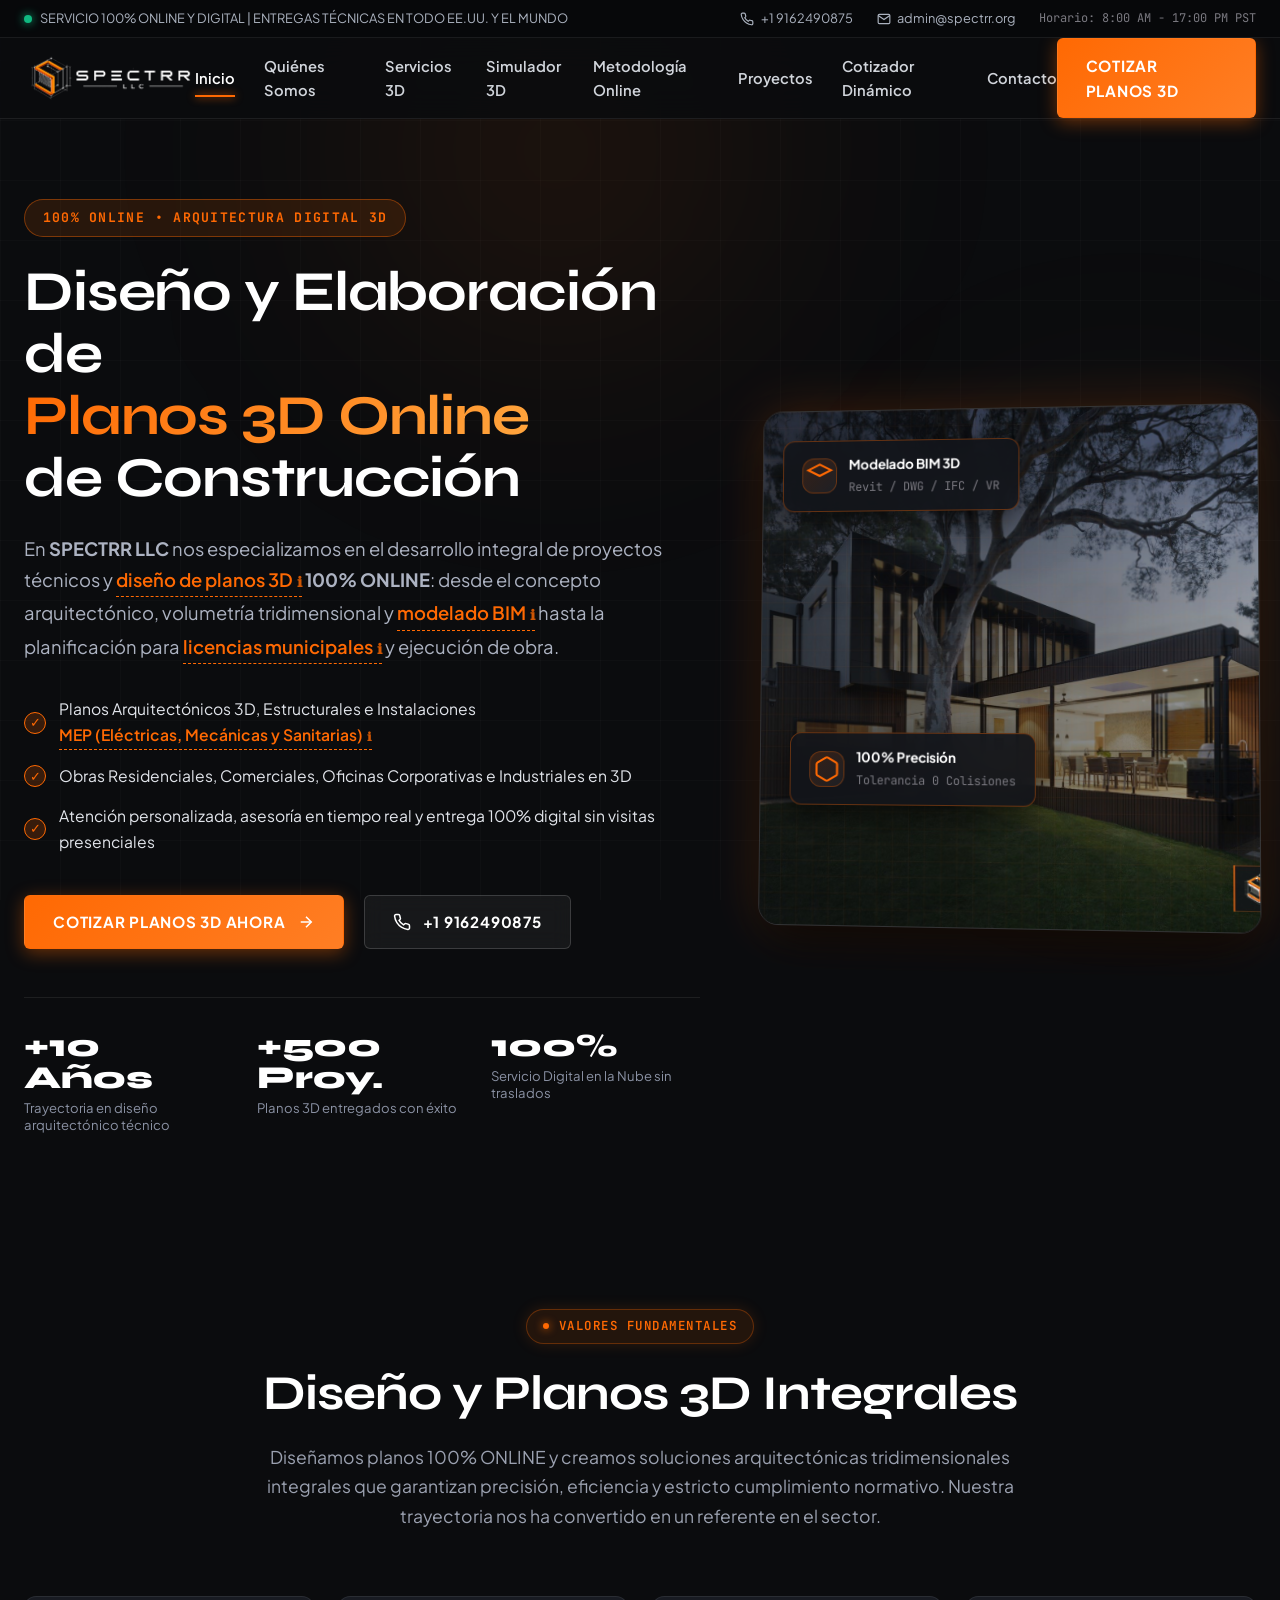
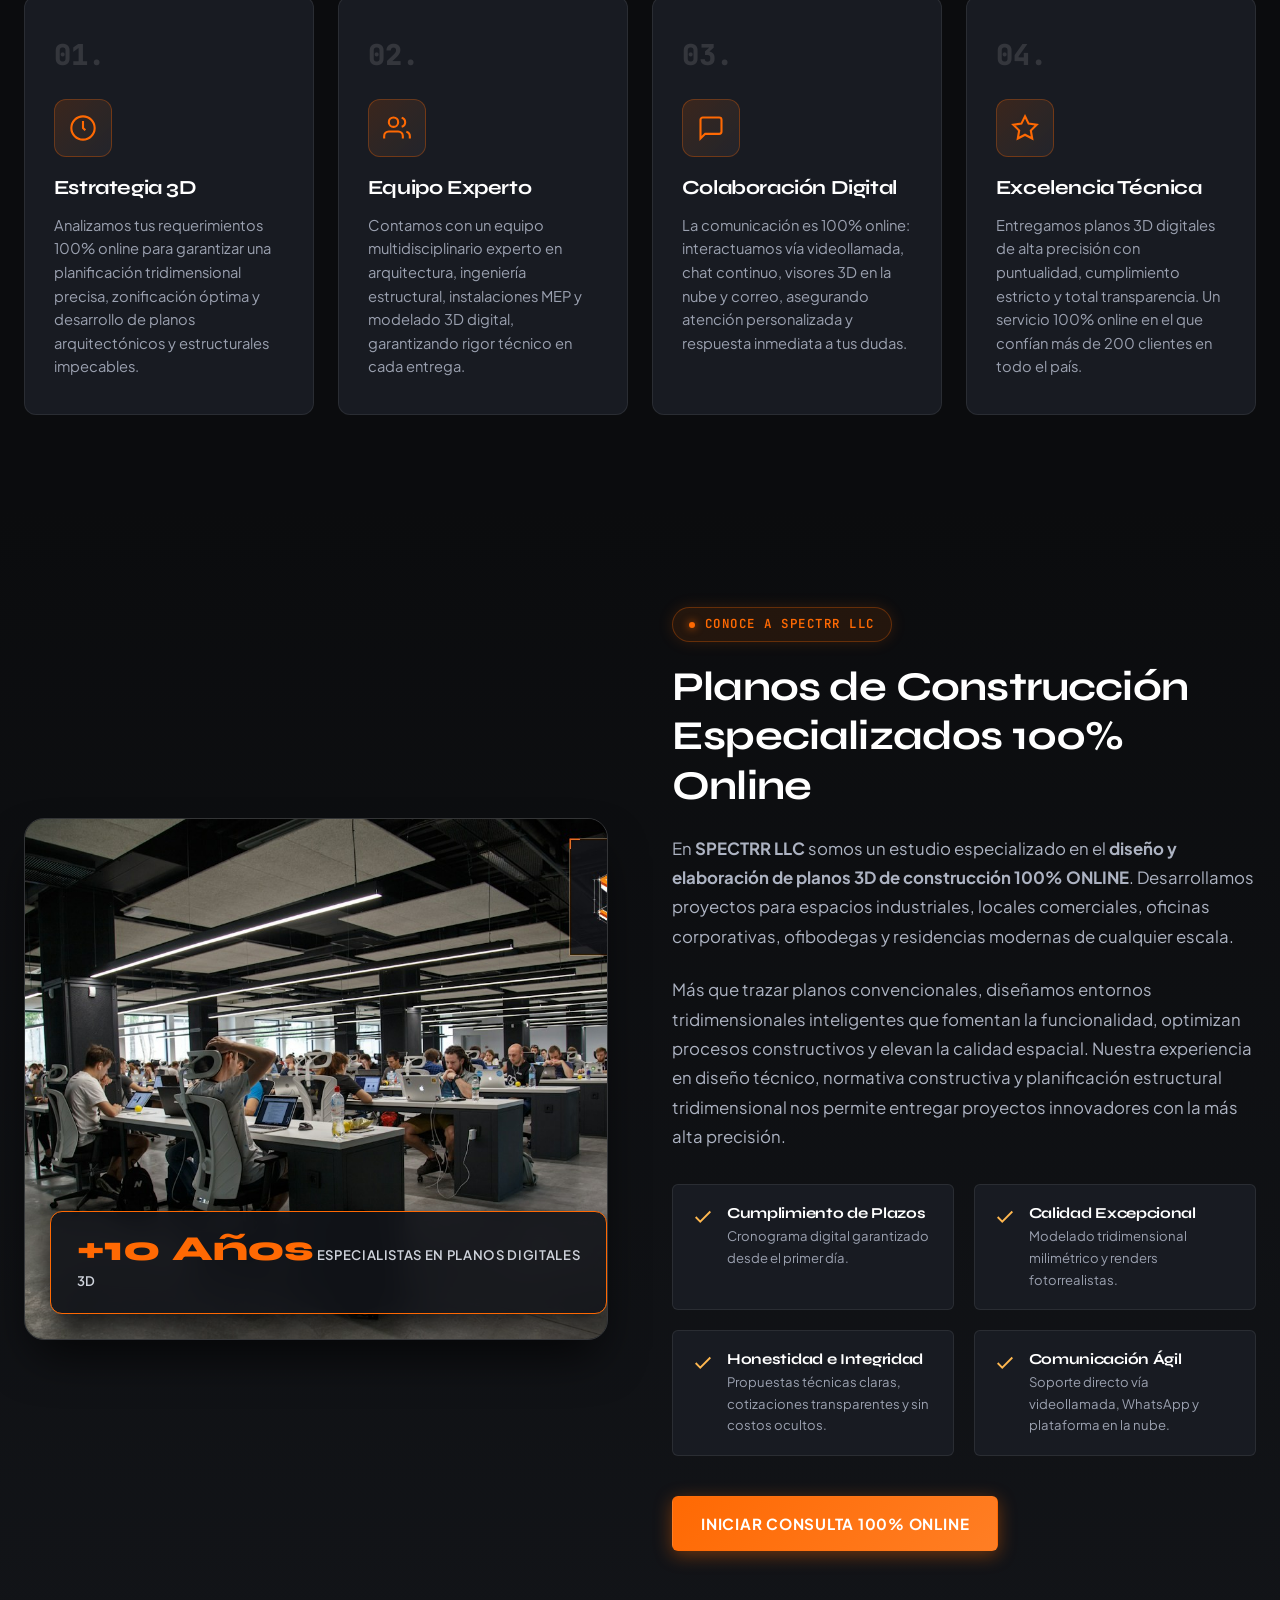
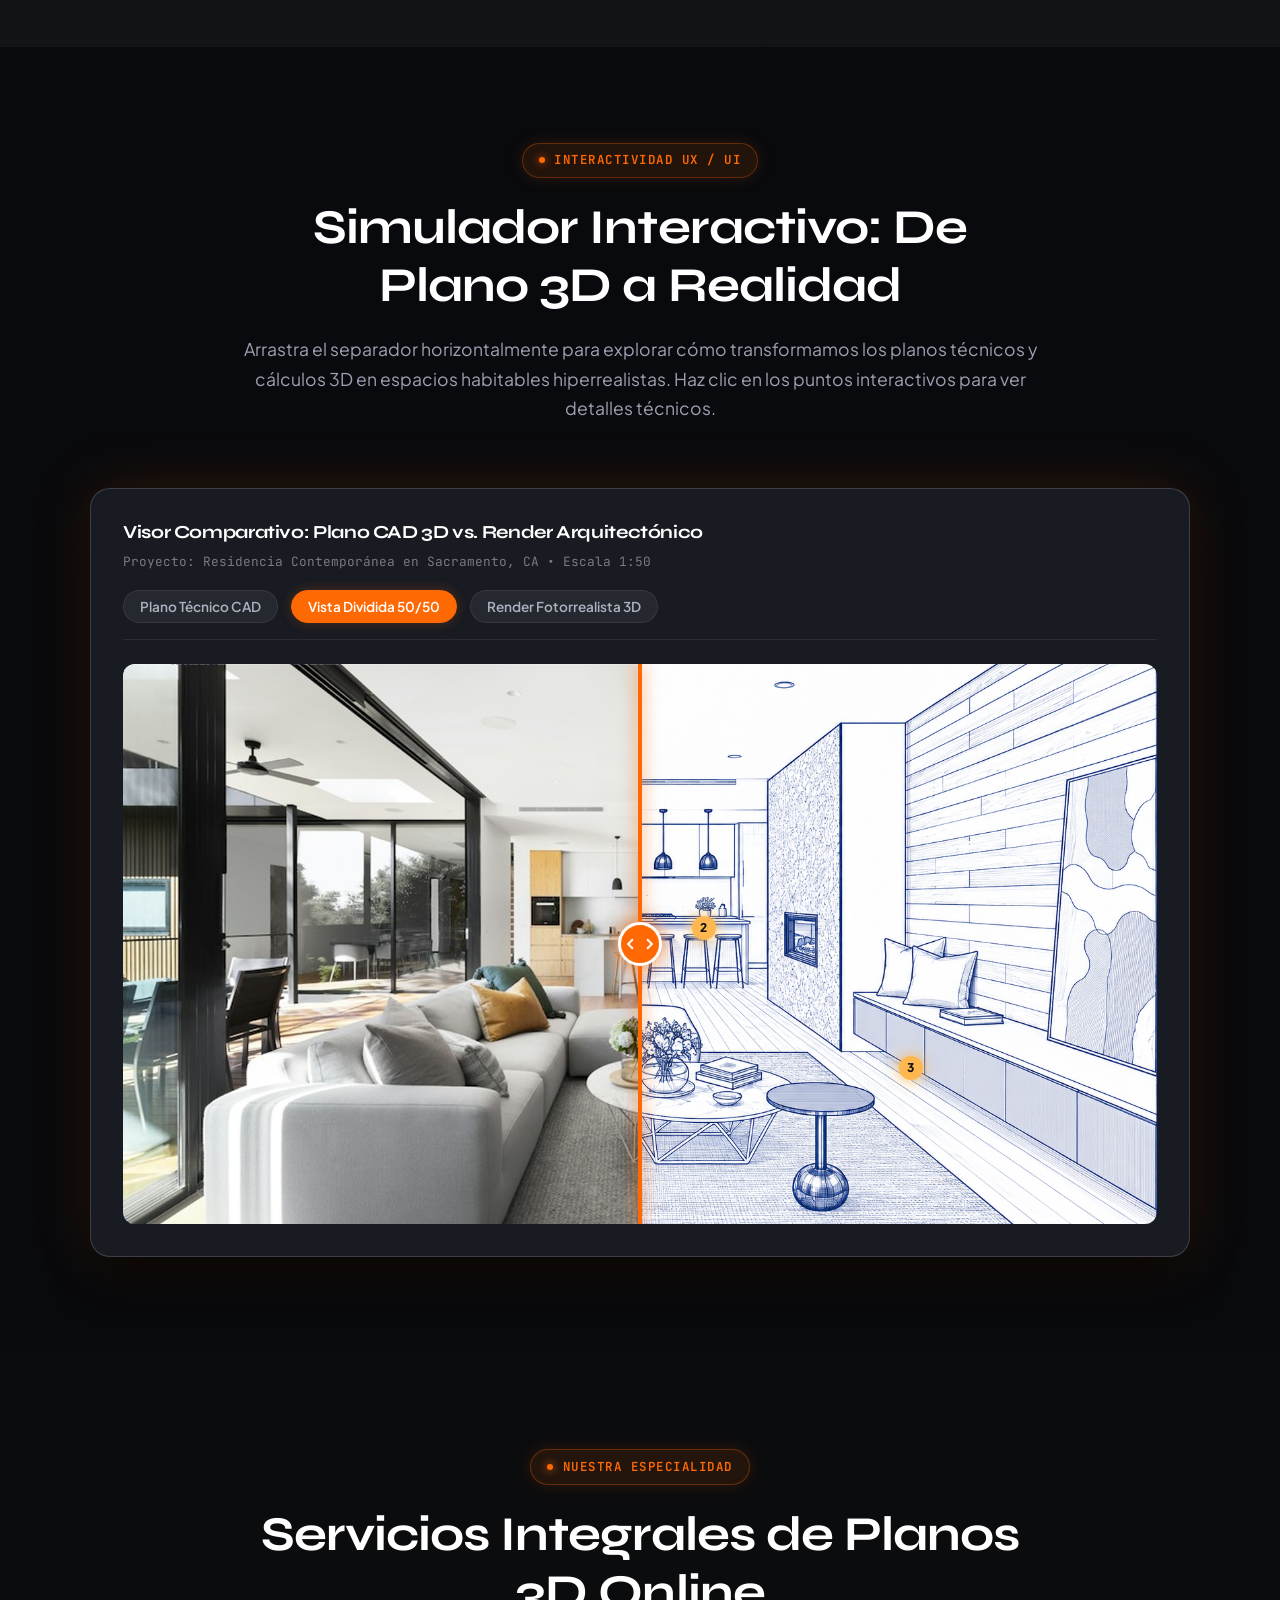
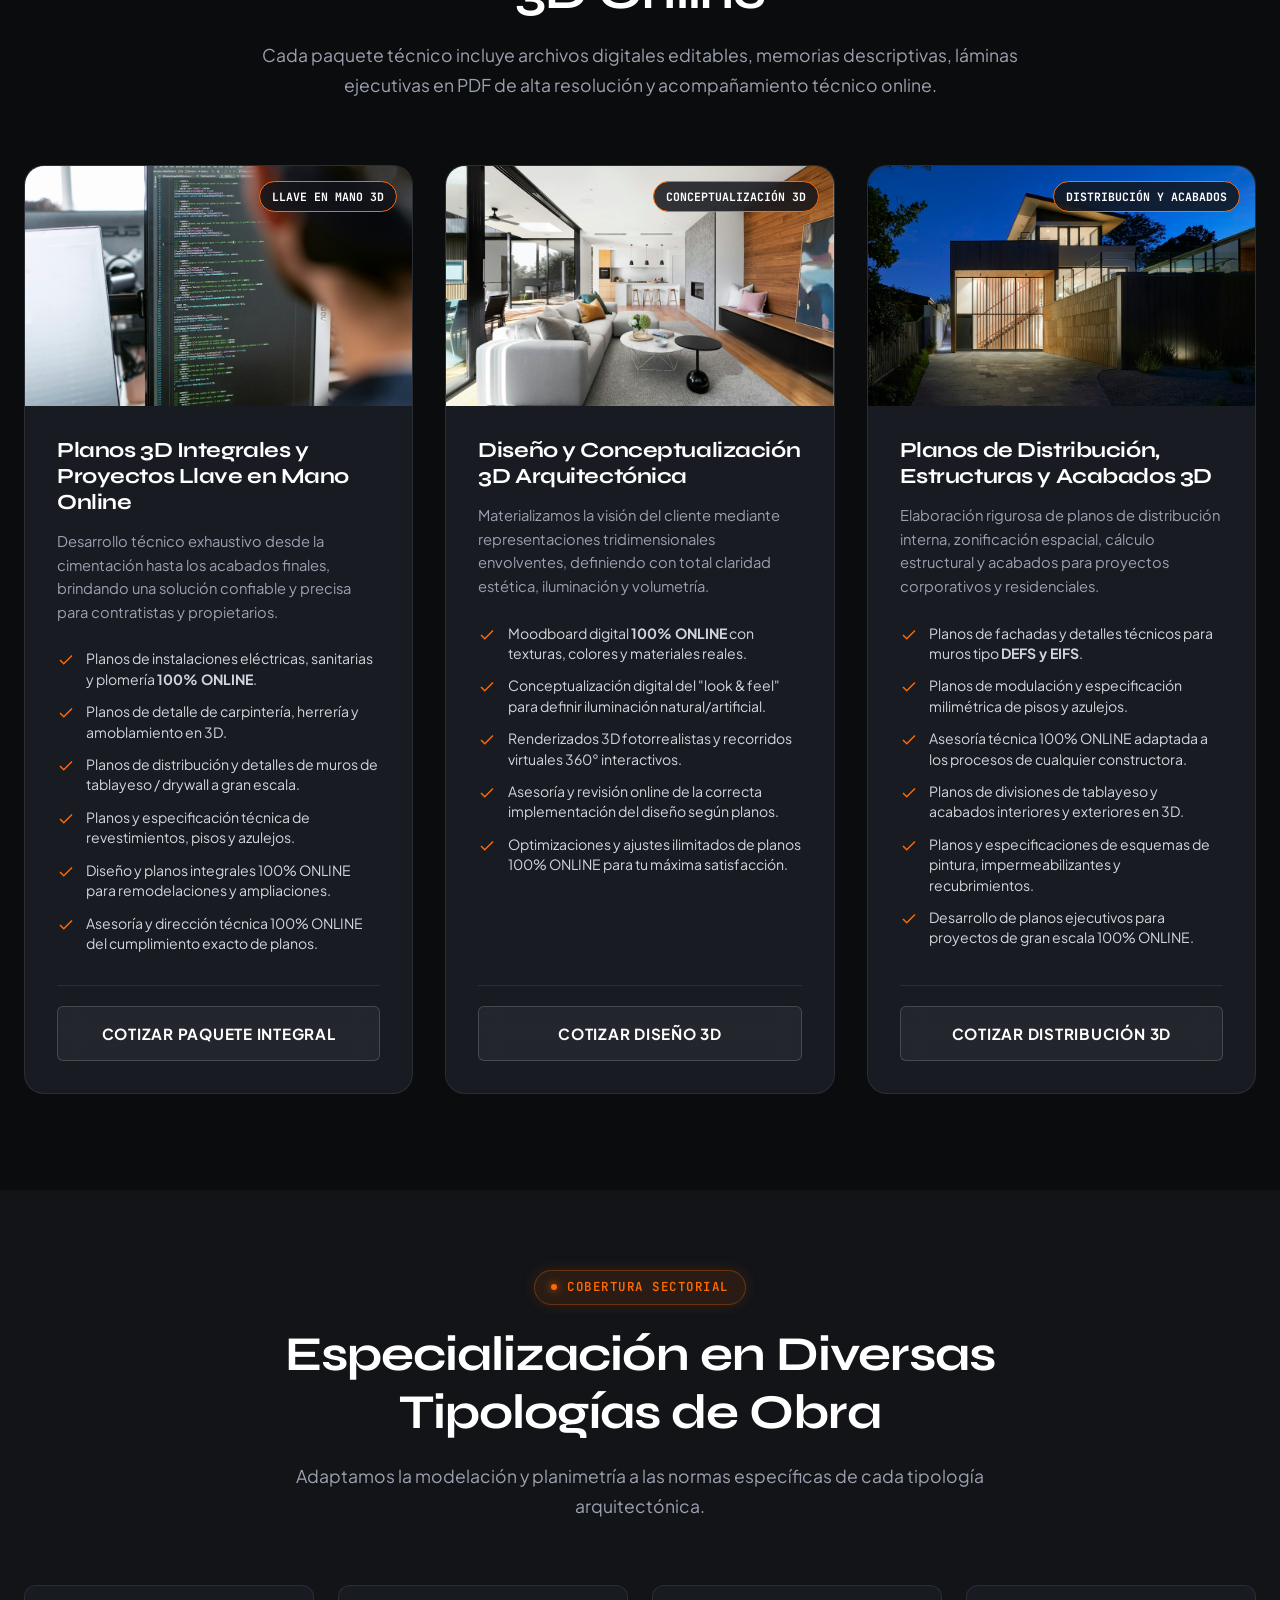
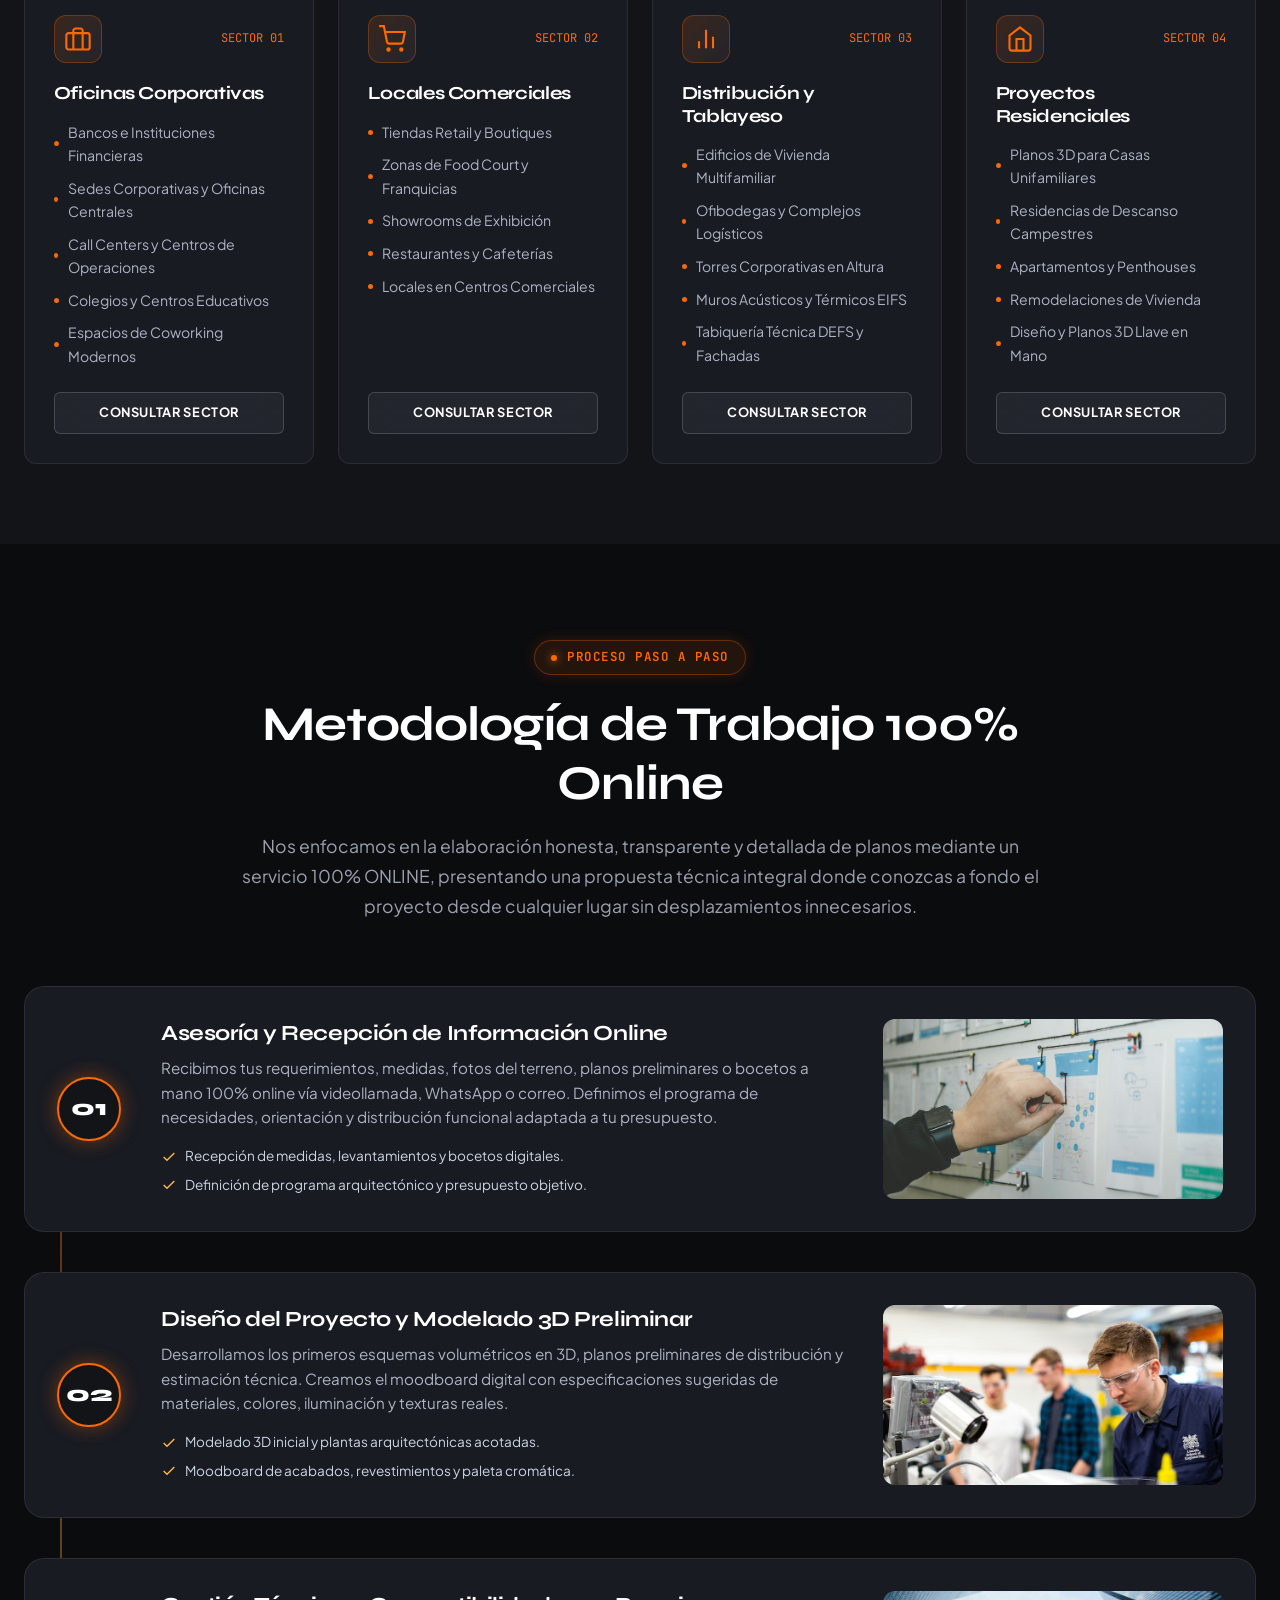
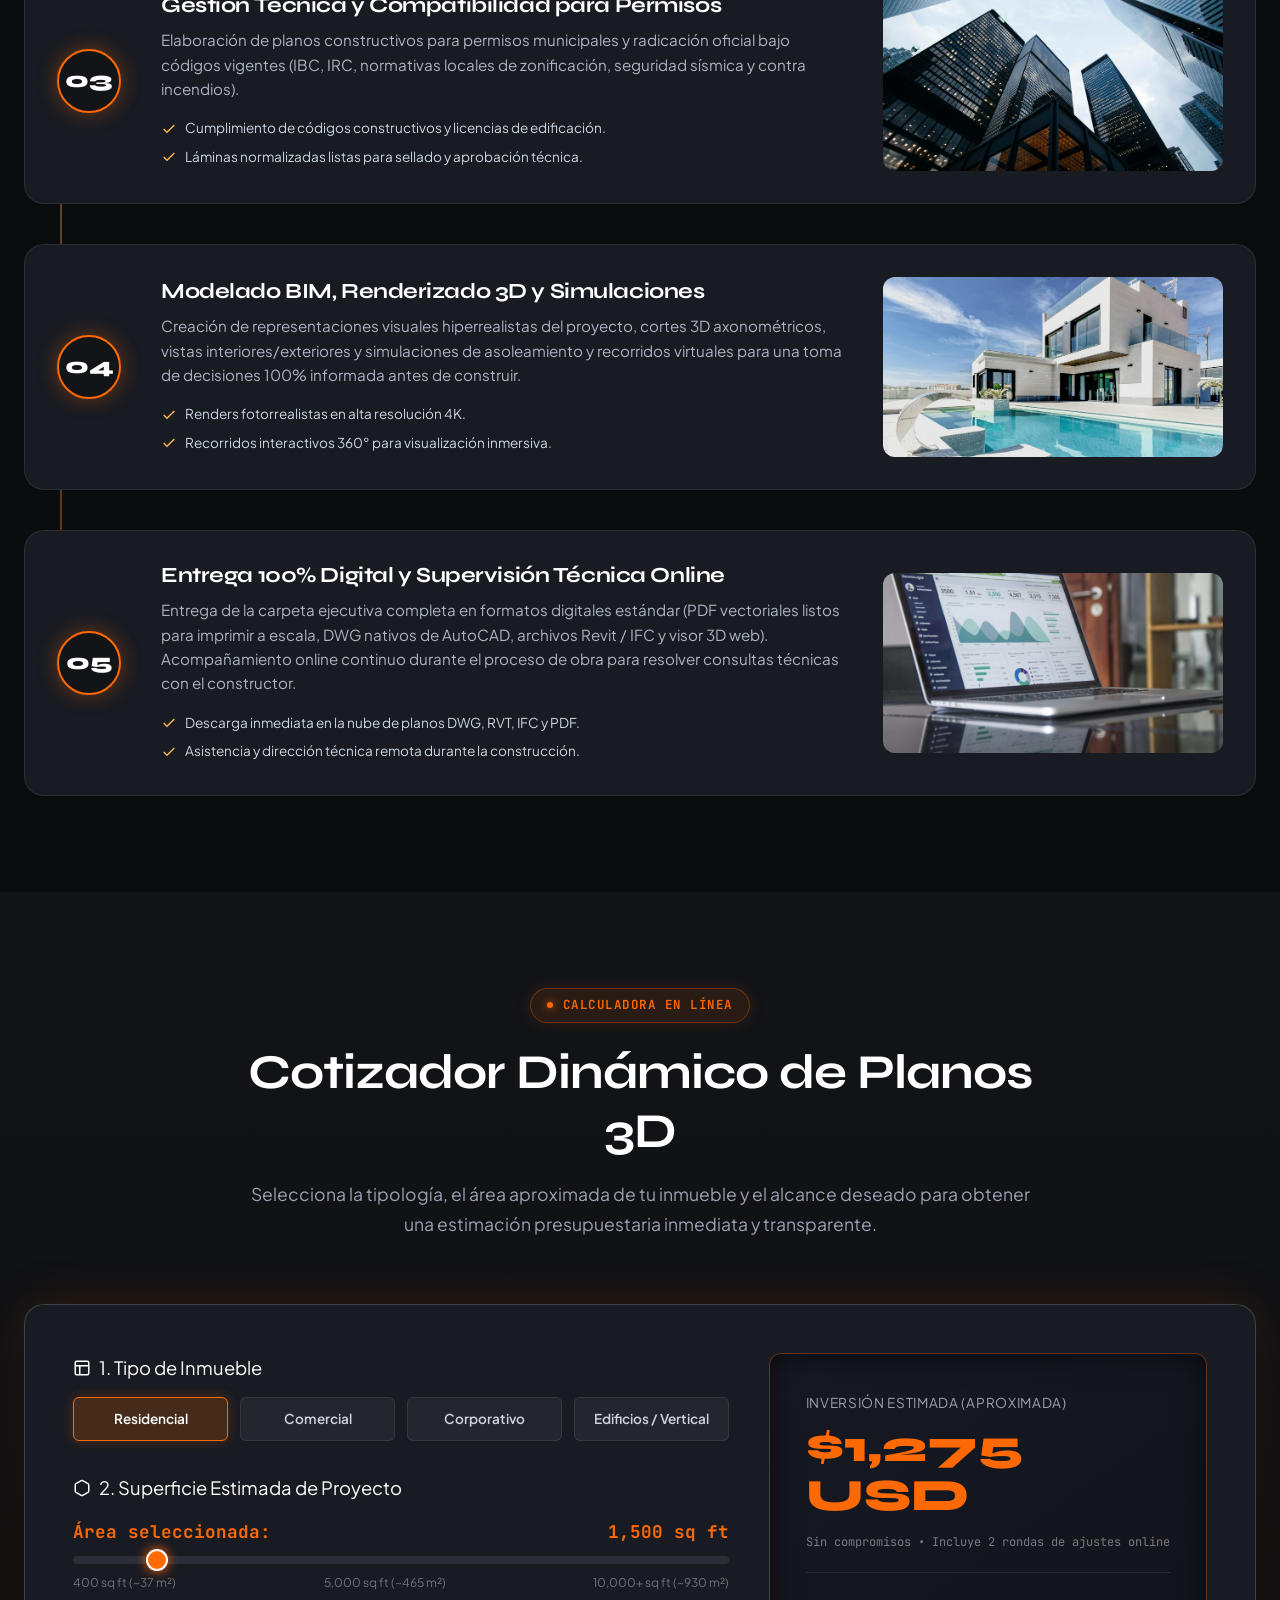
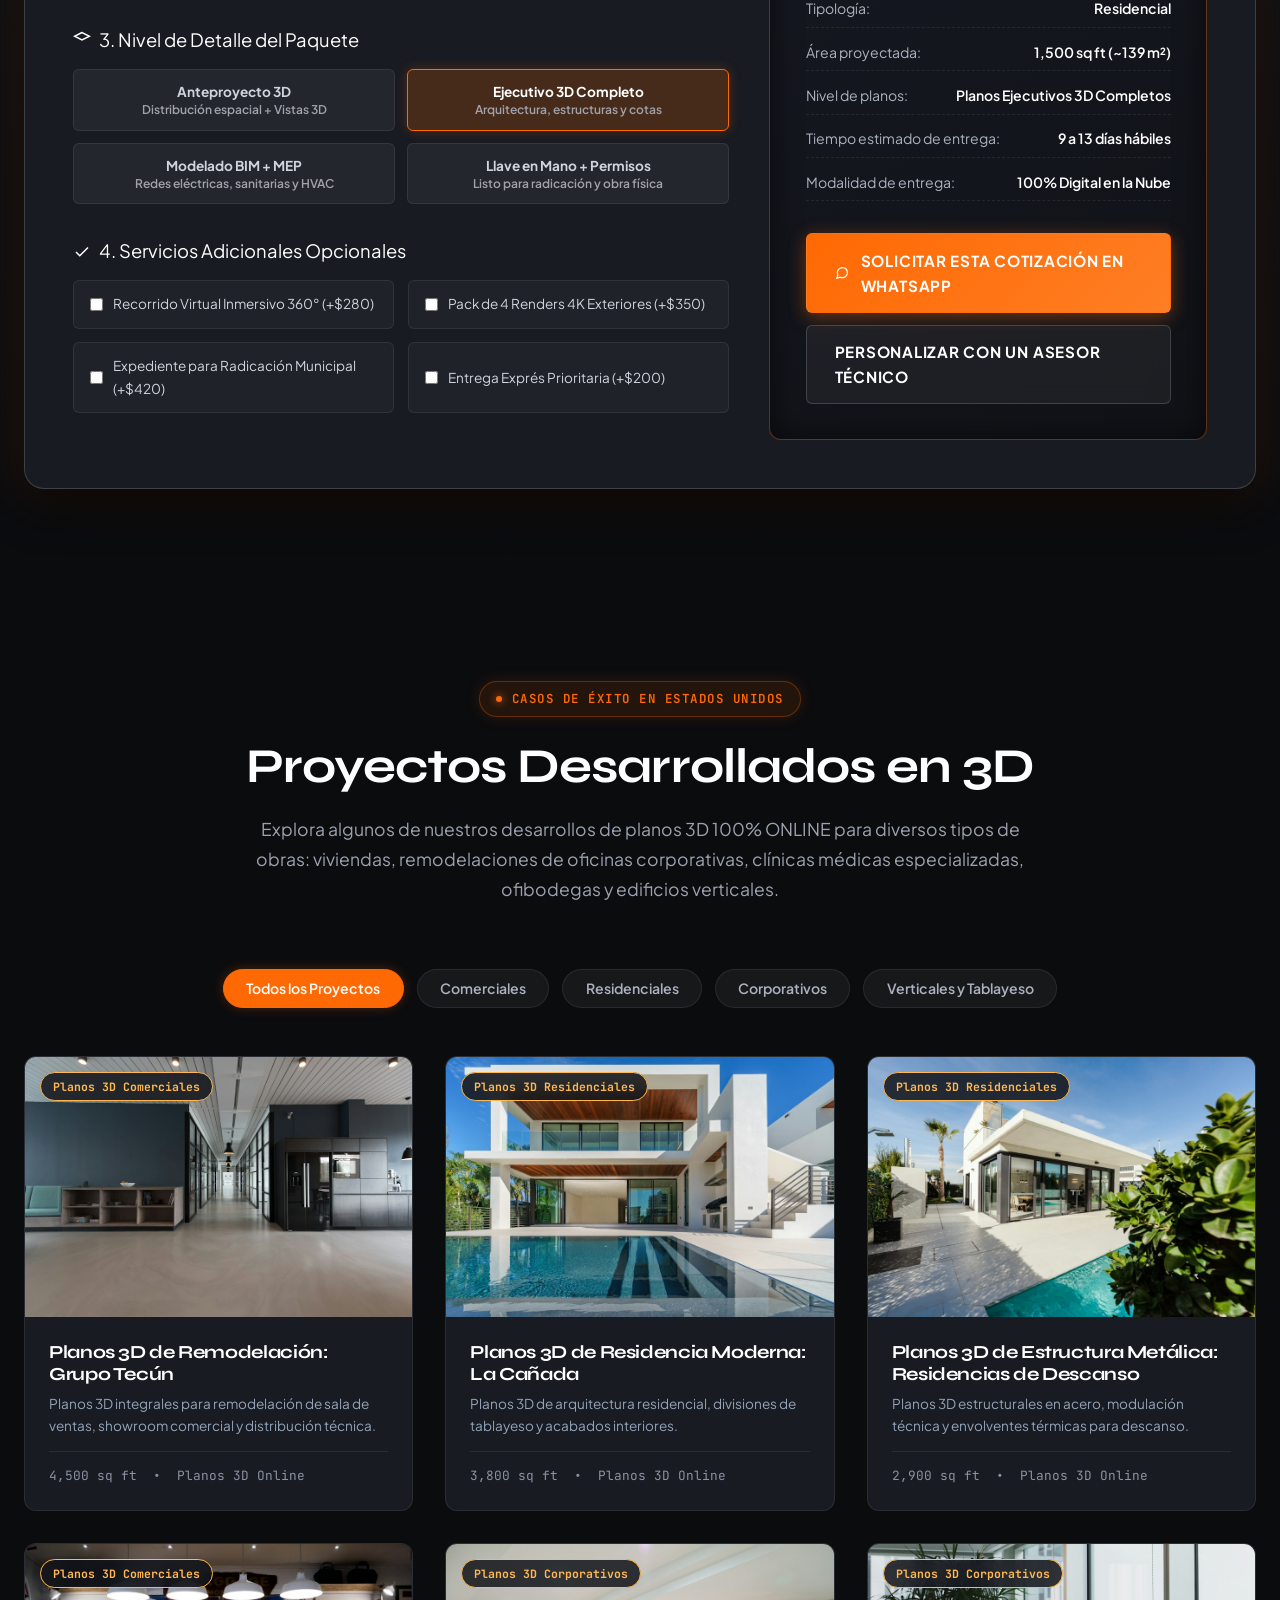
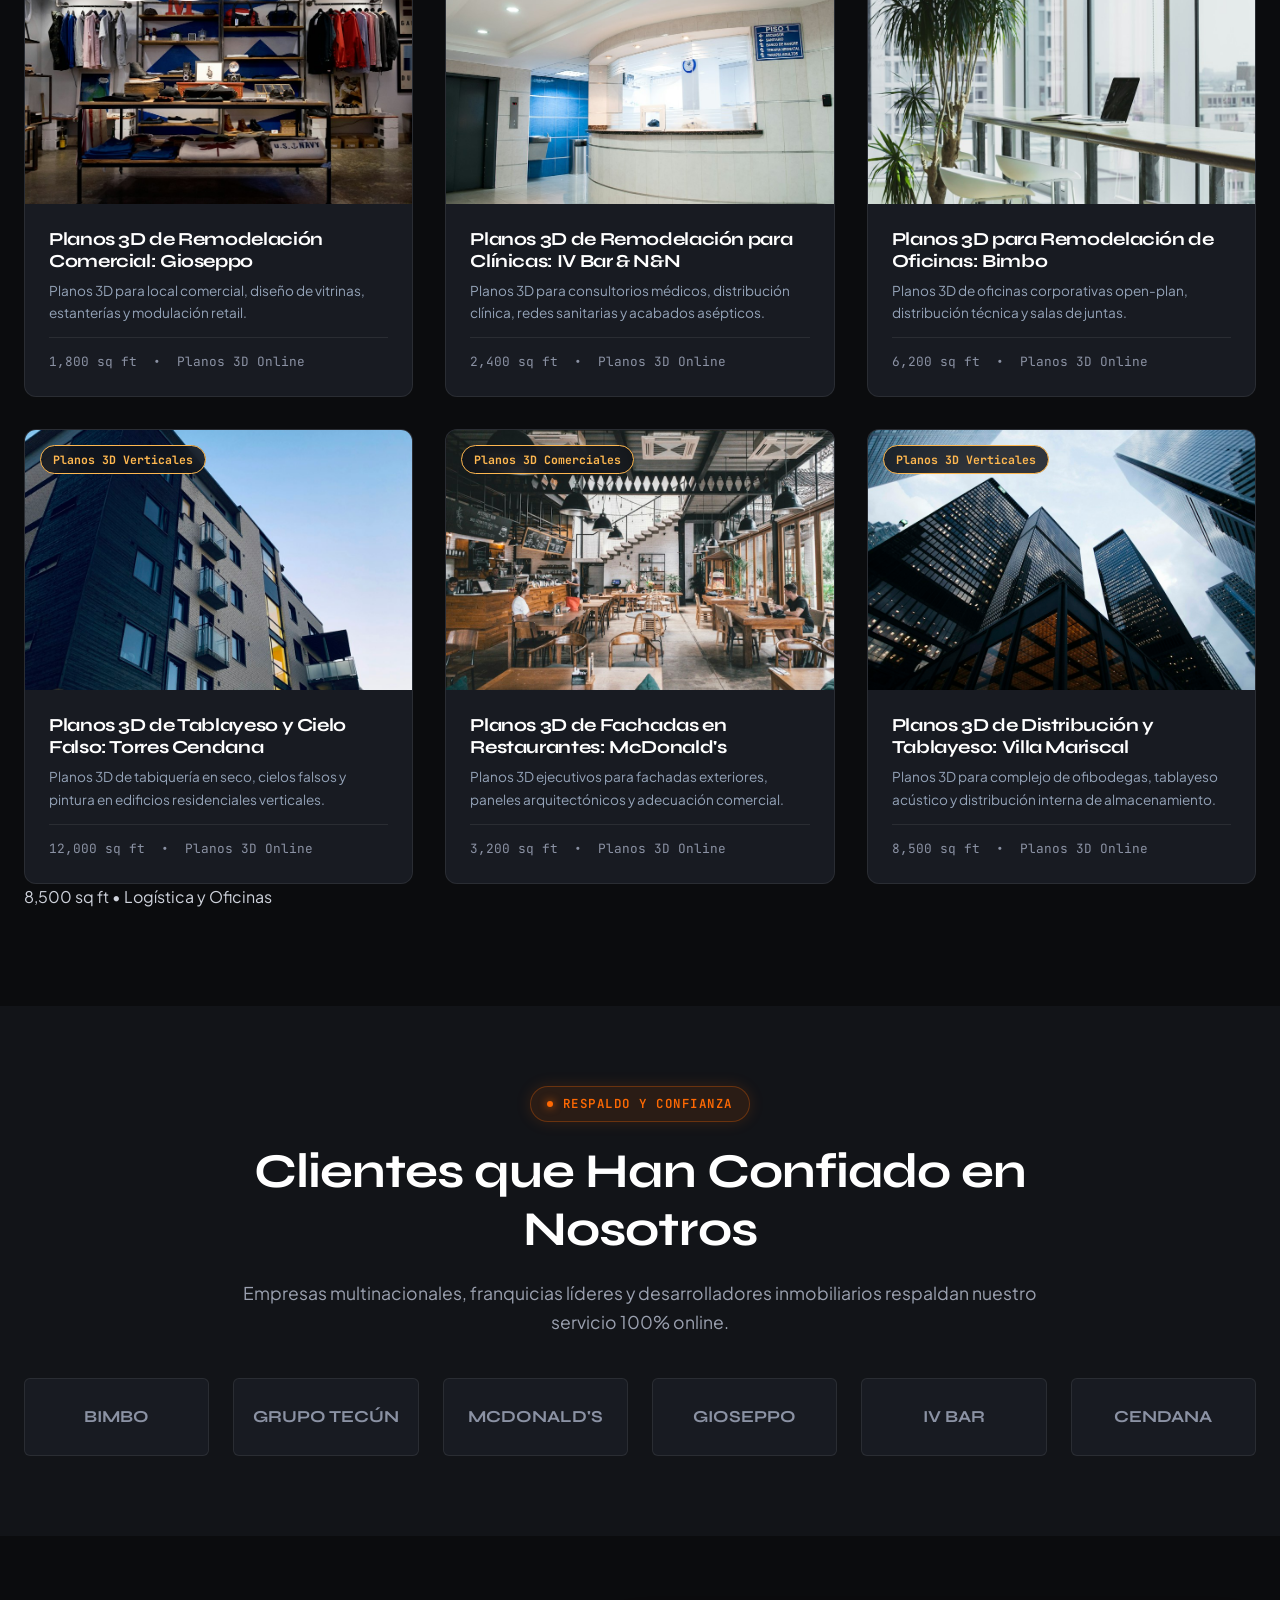
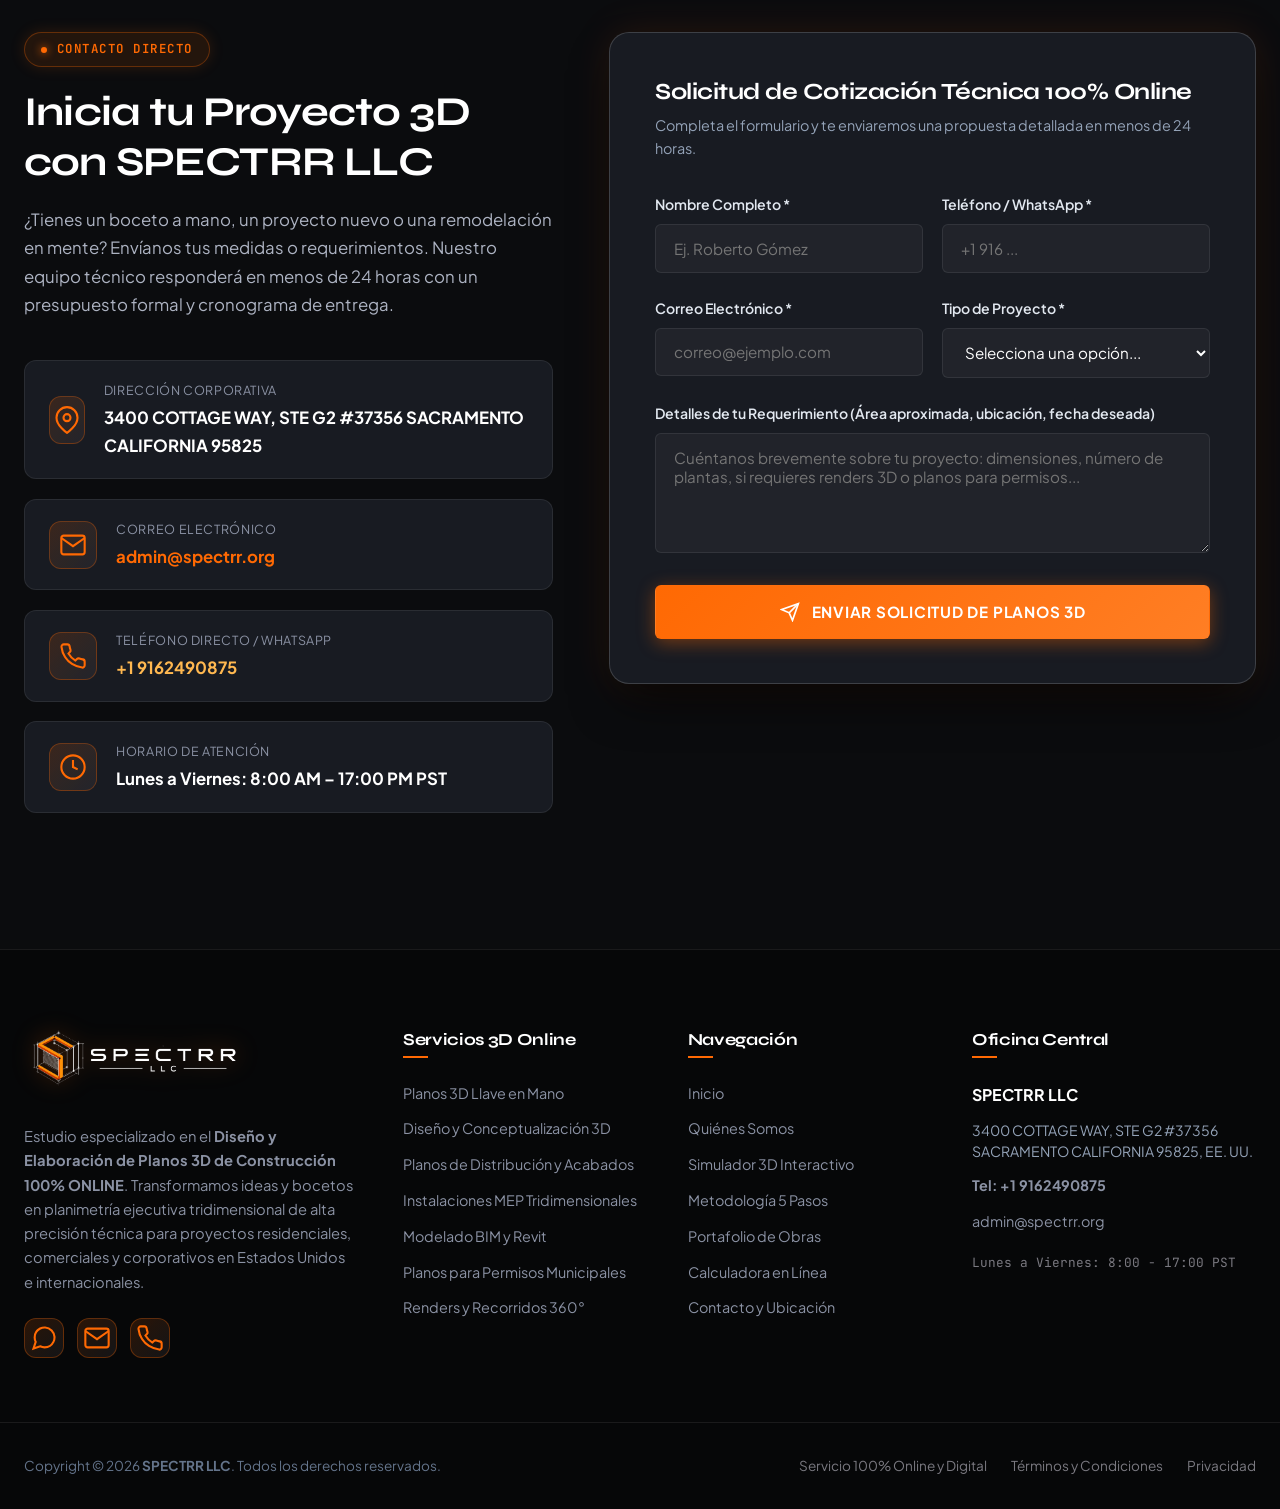
==== index.html @ c6e14680 "Initial commit: SPECTRR LLC website - Planos 3D Online" ====
<!DOCTYPE html>
<html lang="es">
<head>
  <meta charset="UTF-8">
  <meta name="viewport" content="width=device-width, initial-scale=1.0">
  <title>SPECTRR LLC | Diseño de Planos 3D Online y Arquitectura Digital</title>
  <meta name="description" content="Estudio especializado en el Diseño y Elaboración de Planos 3D de Construcción 100% Online en Estados Unidos y el mundo. Planos arquitectónicos, estructurales, MEP, modelado BIM y renders fotorrealistas.">
  <link rel="icon" type="image/png" href="assets/img/favicon.png">
  <link rel="stylesheet" href="assets/css/styles.css">
</head>
<body>

  <!-- Background Ambient Glow Spotlights -->
  <div class="bg-glow-spot bg-glow-spot-1"></div>
  <div class="bg-glow-spot bg-glow-spot-2"></div>

  <!-- TOPBAR -->
  <aside class="topbar">
    <div class="container topbar-wrapper">
      <div class="topbar-status">
        <span class="status-indicator"></span>
        <span>SERVICIO 100% ONLINE Y DIGITAL | ENTREGAS TÉCNICAS EN TODO EE.UU. Y EL MUNDO</span>
      </div>
      <div class="topbar-info">
        <a href="tel:+19162490875">
          <svg width="14" height="14" viewBox="0 0 24 24" fill="none" stroke="currentColor" stroke-width="2"><path d="M22 16.92v3a2 2 0 0 1-2.18 2 19.79 19.79 0 0 1-8.63-3.07 19.5 19.5 0 0 1-6-6 19.79 19.79 0 0 1-3.07-8.67A2 2 0 0 1 4.11 2h3a2 2 0 0 1 2 1.72 12.84 12.84 0 0 0 .7 2.81 2 2 0 0 1-.45 2.11L8.09 9.91a16 16 0 0 0 6 6l1.27-1.27a2 2 0 0 1 2.11-.45 12.84 12.84 0 0 0 2.81.7A2 2 0 0 1 22 16.92z"></path></svg>
          <span>+1 9162490875</span>
        </a>
        <a href="mailto:admin@spectrr.org">
          <svg width="14" height="14" viewBox="0 0 24 24" fill="none" stroke="currentColor" stroke-width="2"><path d="M4 4h16c1.1 0 2 .9 2 2v12c0 1.1-.9 2-2 2H4c-1.1 0-2-.9-2-2V6c0-1.1.9-2 2-2z"></path><polyline points="22,6 12,13 2,6"></polyline></svg>
          <span>admin@spectrr.org</span>
        </a>
        <span class="font-mono text-gray" style="font-size:0.75rem;">Horario: 8:00 AM - 17:00 PM PST</span>
      </div>
    </div>
  </aside>

  <!-- MAIN HEADER / NAVBAR -->
  <header class="header">
    <div class="container nav-container">
      <a href="index.html" class="logo-brand">
        <img src="assets/img/logo-nav-light.png" alt="SPECTRR LLC" class="logo-img">
      </a>

      <nav class="nav-menu">
        <a href="#inicio" class="nav-link active">Inicio</a>
        <a href="#quienes-somos" class="nav-link">Quiénes Somos</a>
        <a href="#servicios" class="nav-link">Servicios 3D</a>
        <a href="#simulador" class="nav-link">Simulador 3D</a>
        <a href="#metodologia" class="nav-link">Metodología Online</a>
        <a href="#proyectos" class="nav-link">Proyectos</a>
        <a href="#cotizador" class="nav-link">Cotizador Dinámico</a>
        <a href="#contacto" class="nav-link">Contacto</a>
        <div class="nav-menu-cta mobile-only">
          <a href="#cotizador" class="btn btn-primary" style="width:100%;">Cotizar Planos 3D</a>
          <a href="tel:+19162490875" class="btn btn-secondary" style="width:100%;">Llamar: +1 9162490875</a>
        </div>
      </nav>

      <div class="nav-actions">
        <a href="#cotizador" class="btn btn-primary desktop-only">Cotizar Planos 3D</a>
        <button class="menu-toggle" aria-label="Abrir menú">
          <svg width="24" height="24" viewBox="0 0 24 24" fill="none" stroke="currentColor" stroke-width="2"><line x1="3" y1="12" x2="21" y2="12"></line><line x1="3" y1="6" x2="21" y2="6"></line><line x1="3" y1="18" x2="21" y2="18"></line></svg>
        </button>
      </div>
    </div>
  </header>

  <main>
    <!-- HERO SECTION -->
    <section class="hero" id="inicio">
      <div class="container hero-grid">
        <div class="hero-content">
          <div class="hero-tag">
            <span>100% ONLINE</span> • ARQUITECTURA DIGITAL 3D
          </div>
          <h1 class="hero-title">
            Diseño y Elaboración de 
            <span class="gradient-text">Planos 3D Online</span>
            de Construcción
          </h1>

          <!-- MOBILE 3D VISUAL SHOWCASE CARD (High-impact visual right here on mobile!) -->
          <div class="hero-visual-mobile mobile-only">
            <div class="hero-visual-card">
              <img src="assets/img/hero-branded.jpg" alt="Modelado y Planos 3D SPECTRR LLC" class="hero-visual-img">
              <div class="hero-floating-badge floating-badge-1">
                <span class="icon-box" style="width:30px;height:30px;">
                  <svg width="16" height="16" viewBox="0 0 24 24" fill="none" stroke="currentColor" stroke-width="2"><polygon points="12 2 2 7 12 12 22 7 12 2"><polyline points="2 17 12 22 22 17"></polyline><polyline points="2 12 12 17 22 12"></polyline></polygon></svg>
                </span>
                <div>
                  <strong style="display:block;color:#fff;font-size:0.75rem;">Modelado BIM 3D</strong>
                  <span class="font-mono text-gray" style="font-size:0.65rem;">Revit / DWG / IFC</span>
                </div>
              </div>
              <div class="hero-floating-badge floating-badge-2">
                <span class="icon-box" style="width:30px;height:30px;">
                  <svg width="16" height="16" viewBox="0 0 24 24" fill="none" stroke="currentColor" stroke-width="2"><path d="M21 16V8a2 2 0 0 0-1-1.73l-7-4a2 2 0 0 0-2 0l-7 4A2 2 0 0 0 3 8v8a2 2 0 0 0 1 1.73l7 4a2 2 0 0 0 2 0l7-4A2 2 0 0 0 21 16z"></path></svg>
                </span>
                <div>
                  <strong style="display:block;color:#fff;font-size:0.75rem;">100% Precisión</strong>
                  <span class="font-mono text-gray" style="font-size:0.65rem;">Tolerancia 0 Colisiones</span>
                </div>
              </div>
            </div>
          </div>
          <p class="hero-desc">
            En <strong>SPECTRR LLC</strong> nos especializamos en el desarrollo integral de proyectos técnicos y 
            <span class="has-tooltip">
              diseño de planos 3D
              <span class="tooltip-icon">ℹ</span>
              <span class="tooltip-card">
                <span class="tooltip-header">
                  <span class="tooltip-badge">3D CAD / BIM</span>
                  <span class="tooltip-title">Planos 3D Arquitectónicos</span>
                </span>
                Planos con volumetría tridimensional exacta, despieces y cotas milimétricas que eliminan errores antes de iniciar obra física.
                <span class="tooltip-benefit">✓ Visualiza cada detalle y ahorra hasta un 25% en costos de imprevistos.</span>
              </span>
            </span>
            <strong> 100% ONLINE</strong>: desde el concepto arquitectónico, volumetría tridimensional y 
            <span class="has-tooltip">
              modelado BIM
              <span class="tooltip-icon">ℹ</span>
              <span class="tooltip-card">
                <span class="tooltip-header">
                  <span class="tooltip-badge">ESTÁNDAR BIM</span>
                  <span class="tooltip-title">Building Information Modeling</span>
                </span>
                Coordinación digital inteligente de arquitectura, cálculo de estructuras y redes técnicas en un único modelo tridimensional sincronizado.
                <span class="tooltip-benefit">✓ Cero colisiones entre tuberías, vigas y muros.</span>
              </span>
            </span>
            hasta la planificación para 
            <span class="has-tooltip">
              licencias municipales
              <span class="tooltip-icon">ℹ</span>
              <span class="tooltip-card">
                <span class="tooltip-header">
                  <span class="tooltip-badge">NORMATIVA</span>
                  <span class="tooltip-title">Permisos y Códigos IBC / IRC</span>
                </span>
                Documentación técnica elaborada bajo códigos de construcción vigentes en EE.UU. e internacionales para radicación municipal inmediata.
                <span class="tooltip-benefit">✓ Trámite ágil de permisos sin observaciones técnicas.</span>
              </span>
            </span>
            y ejecución de obra.
          </p>

          <div class="hero-features-list">
            <div class="hero-feature-item">
              <span class="hero-check-icon">✓</span>
              <span>
                Planos Arquitectónicos 3D, Estructurales e Instalaciones 
                <span class="has-tooltip">
                  MEP (Eléctricas, Mecánicas y Sanitarias)
                  <span class="tooltip-icon">ℹ</span>
                  <span class="tooltip-card">
                    <span class="tooltip-header">
                      <span class="tooltip-badge">INGENIERÍA</span>
                      <span class="tooltip-title">Redes MEP en 3D</span>
                    </span>
                    Trazado tridimensional de ductos de climatización HVAC, tableros eléctricos, bajantes sanitarias y acometidas de agua potable.
                    <span class="tooltip-benefit">✓ Precisión absoluta para instaladores y subcontratistas.</span>
                  </span>
                </span>
              </span>
            </div>
            <div class="hero-feature-item">
              <span class="hero-check-icon">✓</span>
              <span>Obras Residenciales, Comerciales, Oficinas Corporativas e Industriales en 3D</span>
            </div>
            <div class="hero-feature-item">
              <span class="hero-check-icon">✓</span>
              <span>Atención personalizada, asesoría en tiempo real y entrega 100% digital sin visitas presenciales</span>
            </div>
          </div>

          <div class="hero-actions">
            <a href="#cotizador" class="btn btn-primary">
              <span>Cotizar Planos 3D Ahora</span>
              <svg width="18" height="18" viewBox="0 0 24 24" fill="none" stroke="currentColor" stroke-width="2"><line x1="5" y1="12" x2="19" y2="12"></line><polyline points="12 5 19 12 12 19"></polyline></svg>
            </a>
            <a href="tel:+19162490875" class="btn btn-secondary">
              <svg width="18" height="18" viewBox="0 0 24 24" fill="none" stroke="currentColor" stroke-width="2"><path d="M22 16.92v3a2 2 0 0 1-2.18 2 19.79 19.79 0 0 1-8.63-3.07 19.5 19.5 0 0 1-6-6 19.79 19.79 0 0 1-3.07-8.67A2 2 0 0 1 4.11 2h3a2 2 0 0 1 2 1.72 12.84 12.84 0 0 0 .7 2.81 2 2 0 0 1-.45 2.11L8.09 9.91a16 16 0 0 0 6 6l1.27-1.27a2 2 0 0 1 2.11-.45 12.84 12.84 0 0 0 2.81.7A2 2 0 0 1 22 16.92z"></path></svg>
              <span>+1 9162490875</span>
            </a>
          </div>

          <div class="hero-stats">
            <div class="stat-item">
              <span class="stat-num text-orange" data-target="10" data-prefix="+" data-suffix=" Años">+10 Años</span>
              <span class="stat-label">Trayectoria en diseño arquitectónico técnico</span>
            </div>
            <div class="stat-item">
              <span class="stat-num text-yellow" data-target="500" data-prefix="+" data-suffix=" Proy.">+500 Proy.</span>
              <span class="stat-label">Planos 3D entregados con éxito</span>
            </div>
            <div class="stat-item">
              <span class="stat-num text-white" data-target="100" data-suffix="%">100%</span>
              <span class="stat-label">Servicio Digital en la Nube sin traslados</span>
            </div>
          </div>
        </div>

        <div class="hero-visual desktop-only">
          <div class="hero-visual-card">
            <img src="assets/img/hero-branded.jpg" alt="Modelado y Planos 3D SPECTRR LLC" class="hero-visual-img">
            <div class="hero-floating-badge floating-badge-1">
              <span class="icon-box" style="width:36px;height:36px;">
                <svg width="20" height="20" viewBox="0 0 24 24" fill="none" stroke="currentColor" stroke-width="2"><polygon points="12 2 2 7 12 12 22 7 12 2"><polyline points="2 17 12 22 22 17"></polyline><polyline points="2 12 12 17 22 12"></polyline></polygon></svg>
              </span>
              <div>
                <strong style="display:block;color:#fff;">Modelado BIM 3D</strong>
                <span class="font-mono text-gray" style="font-size:0.75rem;">Revit / DWG / IFC / VR</span>
              </div>
            </div>
            <div class="hero-floating-badge floating-badge-2">
              <span class="icon-box" style="width:36px;height:36px;">
                <svg width="20" height="20" viewBox="0 0 24 24" fill="none" stroke="currentColor" stroke-width="2"><path d="M21 16V8a2 2 0 0 0-1-1.73l-7-4a2 2 0 0 0-2 0l-7 4A2 2 0 0 0 3 8v8a2 2 0 0 0 1 1.73l7 4a2 2 0 0 0 2 0l7-4A2 2 0 0 0 21 16z"></path></svg>
              </span>
              <div>
                <strong style="display:block;color:#fff;">100% Precisión</strong>
                <span class="font-mono text-gray" style="font-size:0.75rem;">Tolerancia 0 Colisiones</span>
              </div>
            </div>
          </div>
        </div>
      </div>
    </section>

    <!-- PILARES DE VALOR Y ESTRATEGIA (4 Cards) -->
    <section class="pillars-section">
      <div class="container">
        <div class="section-header">
          <span class="section-tag">VALORES FUNDAMENTALES</span>
          <h2 class="section-title">Diseño y Planos 3D Integrales</h2>
          <p class="section-subtitle">
            Diseñamos planos 100% ONLINE y creamos soluciones arquitectónicas tridimensionales integrales que garantizan precisión, eficiencia y estricto cumplimiento normativo. Nuestra trayectoria nos ha convertido en un referente en el sector.
          </p>
        </div>

        <div class="pillars-grid">
          <div class="pillar-card card-hoverable">
            <span class="pillar-num">01.</span>
            <div class="icon-box" style="margin-bottom:1.2rem;">
              <svg viewBox="0 0 24 24" fill="none" stroke="currentColor"><circle cx="12" cy="12" r="10"></circle><polyline points="12 6 12 12 14 14"></polyline></svg>
            </div>
            <h3 class="pillar-title">Estrategia 3D</h3>
            <p class="pillar-desc">
              Analizamos tus requerimientos 100% online para garantizar una planificación tridimensional precisa, zonificación óptima y desarrollo de planos arquitectónicos y estructurales impecables.
            </p>
          </div>

          <div class="pillar-card card-hoverable">
            <span class="pillar-num">02.</span>
            <div class="icon-box" style="margin-bottom:1.2rem;">
              <svg viewBox="0 0 24 24" fill="none" stroke="currentColor"><path d="M17 21v-2a4 4 0 0 0-4-4H5a4 4 0 0 0-4 4v2"></path><circle cx="9" cy="7" r="4"></circle><path d="M23 21v-2a4 4 0 0 0-3-3.87"></path><path d="M16 3.13a4 4 0 0 1 0 7.75"></path></svg>
            </div>
            <h3 class="pillar-title">Equipo Experto</h3>
            <p class="pillar-desc">
              Contamos con un equipo multidisciplinario experto en arquitectura, ingeniería estructural, instalaciones MEP y modelado 3D digital, garantizando rigor técnico en cada entrega.
            </p>
          </div>

          <div class="pillar-card card-hoverable">
            <span class="pillar-num">03.</span>
            <div class="icon-box" style="margin-bottom:1.2rem;">
              <svg viewBox="0 0 24 24" fill="none" stroke="currentColor"><path d="M21 15a2 2 0 0 1-2 2H7l-4 4V5a2 2 0 0 1 2-2h14a2 2 0 0 1 2 2z"></path></svg>
            </div>
            <h3 class="pillar-title">Colaboración Digital</h3>
            <p class="pillar-desc">
              La comunicación es 100% online: interactuamos vía videollamada, chat continuo, visores 3D en la nube y correo, asegurando atención personalizada y respuesta inmediata a tus dudas.
            </p>
          </div>

          <div class="pillar-card card-hoverable">
            <span class="pillar-num">04.</span>
            <div class="icon-box" style="margin-bottom:1.2rem;">
              <svg viewBox="0 0 24 24" fill="none" stroke="currentColor"><polygon points="12 2 15.09 8.26 22 9.27 17 14.14 18.18 21.02 12 17.77 5.82 21.02 7 14.14 2 9.27 8.91 8.26 12 2"></polygon></svg>
            </div>
            <h3 class="pillar-title">Excelencia Técnica</h3>
            <p class="pillar-desc">
              Entregamos planos 3D digitales de alta precisión con puntualidad, cumplimiento estricto y total transparencia. Un servicio 100% online en el que confían más de 200 clientes en todo el país.
            </p>
          </div>
        </div>
      </div>
    </section>

    <!-- ABOUT SECTION / QUIÉNES SOMOS -->
    <section class="about-section" id="quienes-somos">
      <div class="container about-grid">
        <div class="about-visual">
          <div class="about-img-box">
            <img src="assets/img/about-branded.jpg" alt="Estudio de Planos 3D SPECTRR LLC">
            <div class="about-experience-stamp">
              <span class="stamp-years">+10 Años</span>
              <span class="stamp-text">Especialistas en Planos Digitales 3D</span>
            </div>
          </div>
        </div>

        <div class="about-content">
          <span class="section-tag">CONOCE A SPECTRR LLC</span>
          <h2>Planos de Construcción Especializados 100% Online</h2>
          <p class="about-text">
            En <strong>SPECTRR LLC</strong> somos un estudio especializado en el <strong>diseño y elaboración de planos 3D de construcción 100% ONLINE</strong>. Desarrollamos proyectos para espacios industriales, locales comerciales, oficinas corporativas, ofibodegas y residencias modernas de cualquier escala.
          </p>
          <p class="about-text">
            Más que trazar planos convencionales, diseñamos entornos tridimensionales inteligentes que fomentan la funcionalidad, optimizan procesos constructivos y elevan la calidad espacial. Nuestra experiencia en diseño técnico, normativa constructiva y planificación estructural tridimensional nos permite entregar proyectos innovadores con la más alta precisión.
          </p>

          <div class="differentiators-grid">
            <div class="diff-card">
              <span class="diff-icon">
                <svg width="22" height="22" viewBox="0 0 24 24" fill="none" stroke="currentColor" stroke-width="2"><polyline points="20 6 9 17 4 12"></polyline></svg>
              </span>
              <div>
                <h4 class="diff-title">Cumplimiento de Plazos</h4>
                <p class="diff-desc">Cronograma digital garantizado desde el primer día.</p>
              </div>
            </div>

            <div class="diff-card">
              <span class="diff-icon">
                <svg width="22" height="22" viewBox="0 0 24 24" fill="none" stroke="currentColor" stroke-width="2"><polyline points="20 6 9 17 4 12"></polyline></svg>
              </span>
              <div>
                <h4 class="diff-title">Calidad Excepcional</h4>
                <p class="diff-desc">Modelado tridimensional milimétrico y renders fotorrealistas.</p>
              </div>
            </div>

            <div class="diff-card">
              <span class="diff-icon">
                <svg width="22" height="22" viewBox="0 0 24 24" fill="none" stroke="currentColor" stroke-width="2"><polyline points="20 6 9 17 4 12"></polyline></svg>
              </span>
              <div>
                <h4 class="diff-title">Honestidad e Integridad</h4>
                <p class="diff-desc">Propuestas técnicas claras, cotizaciones transparentes y sin costos ocultos.</p>
              </div>
            </div>

            <div class="diff-card">
              <span class="diff-icon">
                <svg width="22" height="22" viewBox="0 0 24 24" fill="none" stroke="currentColor" stroke-width="2"><polyline points="20 6 9 17 4 12"></polyline></svg>
              </span>
              <div>
                <h4 class="diff-title">Comunicación Ágil</h4>
                <p class="diff-desc">Soporte directo vía videollamada, WhatsApp y plataforma en la nube.</p>
              </div>
            </div>
          </div>

          <a href="#contacto" class="btn btn-primary">
            <span>Iniciar Consulta 100% Online</span>
          </a>
        </div>
      </div>
    </section>

    <!-- SIMULADOR INTERACTIVO 3D (BEFORE & AFTER / BLUEPRINT TO RENDER) -->
    <section class="simulator-section" id="simulador">
      <div class="container">
        <div class="section-header">
          <span class="section-tag">INTERACTIVIDAD UX / UI</span>
          <h2 class="section-title">Simulador Interactivo: De Plano 3D a Realidad</h2>
          <p class="section-subtitle">
            Arrastra el separador horizontalmente para explorar cómo transformamos los planos técnicos y cálculos 3D en espacios habitables hiperrealistas. Haz clic en los puntos interactivos para ver detalles técnicos.
          </p>
        </div>

        <div class="simulator-container">
          <div class="simulator-header">
            <div>
              <h3 style="color:#fff;font-size:1.15rem;margin-bottom:0.25rem;">Visor Comparativo: Plano CAD 3D vs. Render Arquitectónico</h3>
              <span class="font-mono text-gray" style="font-size:0.8rem;">Proyecto: Residencia Contemporánea en Sacramento, CA • Escala 1:50</span>
            </div>
            <div class="simulator-controls">
              <button class="sim-toggle-btn" data-mode="blueprint">Plano Técnico CAD</button>
              <button class="sim-toggle-btn active" data-mode="split">Vista Dividida 50/50</button>
              <button class="sim-toggle-btn" data-mode="render">Render Fotorrealista 3D</button>
            </div>
          </div>

          <div class="comparison-viewer">
            <!-- Background Layer: Blueprint CAD / Sala Line Art -->
            <div class="comparison-layer comparison-blueprint">
              <img src="assets/img/sala.png" alt="Plano 3D CAD Técnico Sala">
              <!-- Interactive Hotspots -->
              <div class="hotspot-pin" style="top:25%;left:20%;" data-title="Muros Estructurales y Tabiques" data-desc="Modulación milimétrica de tablayeso y perfiles galvanizados calculados para aislamiento acústico y resistencia sísmica.">1</div>
              <div class="hotspot-pin" style="top:45%;left:55%;" data-title="Instalaciones MEP Ocultas" data-desc="Trazado 3D de canalizaciones eléctricas y red hidrosanitaria con pendientes controladas y cajas de registro registrables.">2</div>
              <div class="hotspot-pin" style="top:70%;left:75%;" data-title="Cielo Falso e Iluminación" data-desc="Planos de modulación de falso plafón con luces LED indirectas y rejillas de climatización integradas.">3</div>
            </div>

            <!-- Foreground Layer: Photorealistic 3D Render -->
            <div class="comparison-layer comparison-render">
              <img src="assets/img/plan-render-3d.jpg" alt="Render Arquitectónico 3D">
            </div>

            <!-- Draggable Divider Handle -->
            <div class="comparison-divider">
              <div class="comparison-handle">
                <svg width="20" height="20" viewBox="0 0 24 24" fill="none" stroke="currentColor" stroke-width="2.5"><polyline points="15 18 9 12 15 6"></polyline></svg>
                <svg width="20" height="20" viewBox="0 0 24 24" fill="none" stroke="currentColor" stroke-width="2.5"><polyline points="9 18 15 12 9 6"></polyline></svg>
              </div>
            </div>
          </div>
        </div>
      </div>
    </section>

    <!-- SERVICIOS PRINCIPALES (3 GRUPOS INTEGRALES) -->
    <section class="services-section" id="servicios">
      <div class="container">
        <div class="section-header">
          <span class="section-tag">NUESTRA ESPECIALIDAD</span>
          <h2 class="section-title">Servicios Integrales de Planos 3D Online</h2>
          <p class="section-subtitle">
            Cada paquete técnico incluye archivos digitales editables, memorias descriptivas, láminas ejecutivas en PDF de alta resolución y acompañamiento técnico online.
          </p>
        </div>

        <div class="services-grid">
          <!-- SERVICIO 1 -->
          <div class="service-card card-hoverable">
            <div class="service-img-wrapper">
              <img src="assets/img/service-mep.jpg" alt="Planos 3D Integrales y Proyectos Llave en Mano">
              <span class="service-category-badge">LLAVE EN MANO 3D</span>
            </div>
            <div class="service-body">
              <h3 class="service-title">Planos 3D Integrales y Proyectos Llave en Mano Online</h3>
              <p class="service-desc">
                Desarrollo técnico exhaustivo desde la cimentación hasta los acabados finales, brindando una solución confiable y precisa para contratistas y propietarios.
              </p>
              <div class="service-checklist">
                <div class="service-check-item">
                  <svg width="18" height="18" viewBox="0 0 24 24" fill="none" stroke="currentColor" stroke-width="2"><polyline points="20 6 9 17 4 12"></polyline></svg>
                  <span>Planos de instalaciones eléctricas, sanitarias y plomería <strong>100% ONLINE</strong>.</span>
                </div>
                <div class="service-check-item">
                  <svg width="18" height="18" viewBox="0 0 24 24" fill="none" stroke="currentColor" stroke-width="2"><polyline points="20 6 9 17 4 12"></polyline></svg>
                  <span>Planos de detalle de carpintería, herrería y amoblamiento en 3D.</span>
                </div>
                <div class="service-check-item">
                  <svg width="18" height="18" viewBox="0 0 24 24" fill="none" stroke="currentColor" stroke-width="2"><polyline points="20 6 9 17 4 12"></polyline></svg>
                  <span>Planos de distribución y detalles de muros de tablayeso / drywall a gran escala.</span>
                </div>
                <div class="service-check-item">
                  <svg width="18" height="18" viewBox="0 0 24 24" fill="none" stroke="currentColor" stroke-width="2"><polyline points="20 6 9 17 4 12"></polyline></svg>
                  <span>Planos y especificación técnica de revestimientos, pisos y azulejos.</span>
                </div>
                <div class="service-check-item">
                  <svg width="18" height="18" viewBox="0 0 24 24" fill="none" stroke="currentColor" stroke-width="2"><polyline points="20 6 9 17 4 12"></polyline></svg>
                  <span>Diseño y planos integrales 100% ONLINE para remodelaciones y ampliaciones.</span>
                </div>
                <div class="service-check-item">
                  <svg width="18" height="18" viewBox="0 0 24 24" fill="none" stroke="currentColor" stroke-width="2"><polyline points="20 6 9 17 4 12"></polyline></svg>
                  <span>Asesoría y dirección técnica 100% ONLINE del cumplimiento exacto de planos.</span>
                </div>
              </div>
              <div class="service-footer">
                <a href="#cotizador" class="btn btn-secondary" style="width:100%;">Cotizar Paquete Integral</a>
              </div>
            </div>
          </div>

          <!-- SERVICIO 2 -->
          <div class="service-card card-hoverable">
            <div class="service-img-wrapper">
              <img src="assets/img/service-concept.jpg" alt="Diseño y Conceptualización 3D">
              <span class="service-category-badge">CONCEPTUALIZACIÓN 3D</span>
            </div>
            <div class="service-body">
              <h3 class="service-title">Diseño y Conceptualización 3D Arquitectónica</h3>
              <p class="service-desc">
                Materializamos la visión del cliente mediante representaciones tridimensionales envolventes, definiendo con total claridad estética, iluminación y volumetría.
              </p>
              <div class="service-checklist">
                <div class="service-check-item">
                  <svg width="18" height="18" viewBox="0 0 24 24" fill="none" stroke="currentColor" stroke-width="2"><polyline points="20 6 9 17 4 12"></polyline></svg>
                  <span>Moodboard digital <strong>100% ONLINE</strong> con texturas, colores y materiales reales.</span>
                </div>
                <div class="service-check-item">
                  <svg width="18" height="18" viewBox="0 0 24 24" fill="none" stroke="currentColor" stroke-width="2"><polyline points="20 6 9 17 4 12"></polyline></svg>
                  <span>Conceptualización digital del "look & feel" para definir iluminación natural/artificial.</span>
                </div>
                <div class="service-check-item">
                  <svg width="18" height="18" viewBox="0 0 24 24" fill="none" stroke="currentColor" stroke-width="2"><polyline points="20 6 9 17 4 12"></polyline></svg>
                  <span>Renderizados 3D fotorrealistas y recorridos virtuales 360° interactivos.</span>
                </div>
                <div class="service-check-item">
                  <svg width="18" height="18" viewBox="0 0 24 24" fill="none" stroke="currentColor" stroke-width="2"><polyline points="20 6 9 17 4 12"></polyline></svg>
                  <span>Asesoría y revisión online de la correcta implementación del diseño según planos.</span>
                </div>
                <div class="service-check-item">
                  <svg width="18" height="18" viewBox="0 0 24 24" fill="none" stroke="currentColor" stroke-width="2"><polyline points="20 6 9 17 4 12"></polyline></svg>
                  <span>Optimizaciones y ajustes ilimitados de planos 100% ONLINE para tu máxima satisfacción.</span>
                </div>
              </div>
              <div class="service-footer">
                <a href="#cotizador" class="btn btn-secondary" style="width:100%;">Cotizar Diseño 3D</a>
              </div>
            </div>
          </div>

          <!-- SERVICIO 3 -->
          <div class="service-card card-hoverable">
            <div class="service-img-wrapper">
              <img src="assets/img/service-distribution.jpg" alt="Planos de Distribución, Estructuras y Acabados 3D">
              <span class="service-category-badge">DISTRIBUCIÓN Y ACABADOS</span>
            </div>
            <div class="service-body">
              <h3 class="service-title">Planos de Distribución, Estructuras y Acabados 3D</h3>
              <p class="service-desc">
                Elaboración rigurosa de planos de distribución interna, zonificación espacial, cálculo estructural y acabados para proyectos corporativos y residenciales.
              </p>
              <div class="service-checklist">
                <div class="service-check-item">
                  <svg width="18" height="18" viewBox="0 0 24 24" fill="none" stroke="currentColor" stroke-width="2"><polyline points="20 6 9 17 4 12"></polyline></svg>
                  <span>Planos de fachadas y detalles técnicos para muros tipo <strong>DEFS y EIFS</strong>.</span>
                </div>
                <div class="service-check-item">
                  <svg width="18" height="18" viewBox="0 0 24 24" fill="none" stroke="currentColor" stroke-width="2"><polyline points="20 6 9 17 4 12"></polyline></svg>
                  <span>Planos de modulación y especificación milimétrica de pisos y azulejos.</span>
                </div>
                <div class="service-check-item">
                  <svg width="18" height="18" viewBox="0 0 24 24" fill="none" stroke="currentColor" stroke-width="2"><polyline points="20 6 9 17 4 12"></polyline></svg>
                  <span>Asesoría técnica 100% ONLINE adaptada a los procesos de cualquier constructora.</span>
                </div>
                <div class="service-check-item">
                  <svg width="18" height="18" viewBox="0 0 24 24" fill="none" stroke="currentColor" stroke-width="2"><polyline points="20 6 9 17 4 12"></polyline></svg>
                  <span>Planos de divisiones de tablayeso y acabados interiores y exteriores en 3D.</span>
                </div>
                <div class="service-check-item">
                  <svg width="18" height="18" viewBox="0 0 24 24" fill="none" stroke="currentColor" stroke-width="2"><polyline points="20 6 9 17 4 12"></polyline></svg>
                  <span>Planos y especificaciones de esquemas de pintura, impermeabilizantes y recubrimientos.</span>
                </div>
                <div class="service-check-item">
                  <svg width="18" height="18" viewBox="0 0 24 24" fill="none" stroke="currentColor" stroke-width="2"><polyline points="20 6 9 17 4 12"></polyline></svg>
                  <span>Desarrollo de planos ejecutivos para proyectos de gran escala 100% ONLINE.</span>
                </div>
              </div>
              <div class="service-footer">
                <a href="#cotizador" class="btn btn-secondary" style="width:100%;">Cotizar Distribución 3D</a>
              </div>
            </div>
          </div>
        </div>
      </div>
    </section>

    <!-- TIPOLOGÍAS Y SECTORES -->
    <section class="sectors-section">
      <div class="container">
        <div class="section-header">
          <span class="section-tag">COBERTURA SECTORIAL</span>
          <h2 class="section-title">Especialización en Diversas Tipologías de Obra</h2>
          <p class="section-subtitle">
            Adaptamos la modelación y planimetría a las normas específicas de cada tipología arquitectónica.
          </p>
        </div>

        <div class="sectors-grid">
          <div class="sector-card">
            <div class="sector-header">
              <span class="icon-box" style="width:48px;height:48px;">
                <svg width="24" height="24" viewBox="0 0 24 24" fill="none" stroke="currentColor" stroke-width="2"><rect x="2" y="7" width="20" height="14" rx="2" ry="2"></rect><path d="M16 21V5a2 2 0 0 0-2-2h-4a2 2 0 0 0-2 2v16"></path></svg>
              </span>
              <span class="font-mono text-orange" style="font-size:0.75rem;">SECTOR 01</span>
            </div>
            <h3>Oficinas Corporativas</h3>
            <ul class="sector-list">
              <li>Bancos e Instituciones Financieras</li>
              <li>Sedes Corporativas y Oficinas Centrales</li>
              <li>Call Centers y Centros de Operaciones</li>
              <li>Colegios y Centros Educativos</li>
              <li>Espacios de Coworking Modernos</li>
            </ul>
            <a href="#contacto" class="btn btn-secondary" style="font-size:0.8rem;padding:0.6rem;">Consultar Sector</a>
          </div>

          <div class="sector-card">
            <div class="sector-header">
              <span class="icon-box" style="width:48px;height:48px;">
                <svg width="24" height="24" viewBox="0 0 24 24" fill="none" stroke="currentColor" stroke-width="2"><circle cx="9" cy="21" r="1"></circle><circle cx="20" cy="21" r="1"></circle><path d="M1 1h4l2.68 13.39a2 2 0 0 0 2 1.61h9.72a2 2 0 0 0 2-1.61L23 6H6"></path></svg>
              </span>
              <span class="font-mono text-orange" style="font-size:0.75rem;">SECTOR 02</span>
            </div>
            <h3>Locales Comerciales</h3>
            <ul class="sector-list">
              <li>Tiendas Retail y Boutiques</li>
              <li>Zonas de Food Court y Franquicias</li>
              <li>Showrooms de Exhibición</li>
              <li>Restaurantes y Cafeterías</li>
              <li>Locales en Centros Comerciales</li>
            </ul>
            <a href="#contacto" class="btn btn-secondary" style="font-size:0.8rem;padding:0.6rem;">Consultar Sector</a>
          </div>

          <div class="sector-card">
            <div class="sector-header">
              <span class="icon-box" style="width:48px;height:48px;">
                <svg width="24" height="24" viewBox="0 0 24 24" fill="none" stroke="currentColor" stroke-width="2"><line x1="18" y1="20" x2="18" y2="10"></line><line x1="12" y1="20" x2="12" y2="4"></line><line x1="6" y1="20" x2="6" y2="14"></line></svg>
              </span>
              <span class="font-mono text-orange" style="font-size:0.75rem;">SECTOR 03</span>
            </div>
            <h3>Distribución y Tablayeso</h3>
            <ul class="sector-list">
              <li>Edificios de Vivienda Multifamiliar</li>
              <li>Ofibodegas y Complejos Logísticos</li>
              <li>Torres Corporativas en Altura</li>
              <li>Muros Acústicos y Térmicos EIFS</li>
              <li>Tabiquería Técnica DEFS y Fachadas</li>
            </ul>
            <a href="#contacto" class="btn btn-secondary" style="font-size:0.8rem;padding:0.6rem;">Consultar Sector</a>
          </div>

          <div class="sector-card">
            <div class="sector-header">
              <span class="icon-box" style="width:48px;height:48px;">
                <svg width="24" height="24" viewBox="0 0 24 24" fill="none" stroke="currentColor" stroke-width="2"><path d="M3 9l9-7 9 7v11a2 2 0 0 1-2 2H5a2 2 0 0 1-2-2z"></path><polyline points="9 22 9 12 15 12 15 22"></polyline></svg>
              </span>
              <span class="font-mono text-orange" style="font-size:0.75rem;">SECTOR 04</span>
            </div>
            <h3>Proyectos Residenciales</h3>
            <ul class="sector-list">
              <li>Planos 3D para Casas Unifamiliares</li>
              <li>Residencias de Descanso Campestres</li>
              <li>Apartamentos y Penthouses</li>
              <li>Remodelaciones de Vivienda</li>
              <li>Diseño y Planos 3D Llave en Mano</li>
            </ul>
            <a href="#contacto" class="btn btn-secondary" style="font-size:0.8rem;padding:0.6rem;">Consultar Sector</a>
          </div>
        </div>
      </div>
    </section>

    <!-- METODOLOGÍA DE TRABAJO 100% ONLINE (5 Pasos Detallados) -->
    <section class="methodology-section" id="metodologia">
      <div class="container">
        <div class="section-header">
          <span class="section-tag">PROCESO PASO A PASO</span>
          <h2 class="section-title">Metodología de Trabajo 100% Online</h2>
          <p class="section-subtitle">
            Nos enfocamos en la elaboración honesta, transparente y detallada de planos mediante un servicio 100% ONLINE, presentando una propuesta técnica integral donde conozcas a fondo el proyecto desde cualquier lugar sin desplazamientos innecesarios.
          </p>
        </div>

        <div class="methodology-timeline">
          <!-- PASO 1 -->
          <div class="method-step">
            <div class="step-badge">01</div>
            <div class="step-content">
              <h3>Asesoría y Recepción de Información Online</h3>
              <p>Recibimos tus requerimientos, medidas, fotos del terreno, planos preliminares o bocetos a mano 100% online vía videollamada, WhatsApp o correo. Definimos el programa de necesidades, orientación y distribución funcional adaptada a tu presupuesto.</p>
              <div class="step-checklist">
                <span class="step-check-item">
                  <svg width="16" height="16" viewBox="0 0 24 24" fill="none" stroke="currentColor" stroke-width="2"><polyline points="20 6 9 17 4 12"></polyline></svg>
                  Recepción de medidas, levantamientos y bocetos digitales.
                </span>
                <span class="step-check-item">
                  <svg width="16" height="16" viewBox="0 0 24 24" fill="none" stroke="currentColor" stroke-width="2"><polyline points="20 6 9 17 4 12"></polyline></svg>
                  Definición de programa arquitectónico y presupuesto objetivo.
                </span>
              </div>
            </div>
            <div class="step-media">
              <img src="assets/img/step-consultation.jpg" alt="Asesoría y Recepción Online">
            </div>
          </div>

          <!-- PASO 2 -->
          <div class="method-step">
            <div class="step-badge">02</div>
            <div class="step-content">
              <h3>Diseño del Proyecto y Modelado 3D Preliminar</h3>
              <p>Desarrollamos los primeros esquemas volumétricos en 3D, planos preliminares de distribución y estimación técnica. Creamos el moodboard digital con especificaciones sugeridas de materiales, colores, iluminación y texturas reales.</p>
              <div class="step-checklist">
                <span class="step-check-item">
                  <svg width="16" height="16" viewBox="0 0 24 24" fill="none" stroke="currentColor" stroke-width="2"><polyline points="20 6 9 17 4 12"></polyline></svg>
                  Modelado 3D inicial y plantas arquitectónicas acotadas.
                </span>
                <span class="step-check-item">
                  <svg width="16" height="16" viewBox="0 0 24 24" fill="none" stroke="currentColor" stroke-width="2"><polyline points="20 6 9 17 4 12"></polyline></svg>
                  Moodboard de acabados, revestimientos y paleta cromática.
                </span>
              </div>
            </div>
            <div class="step-media">
              <img src="assets/img/step-modeling.jpg" alt="Diseño y Modelado 3D">
            </div>
          </div>

          <!-- PASO 3 -->
          <div class="method-step">
            <div class="step-badge">03</div>
            <div class="step-content">
              <h3>Gestión Técnica y Compatibilidad para Permisos</h3>
              <p>Elaboración de planos constructivos para permisos municipales y radicación oficial bajo códigos vigentes (IBC, IRC, normativas locales de zonificación, seguridad sísmica y contra incendios).</p>
              <div class="step-checklist">
                <span class="step-check-item">
                  <svg width="16" height="16" viewBox="0 0 24 24" fill="none" stroke="currentColor" stroke-width="2"><polyline points="20 6 9 17 4 12"></polyline></svg>
                  Cumplimiento de códigos constructivos y licencias de edificación.
                </span>
                <span class="step-check-item">
                  <svg width="16" height="16" viewBox="0 0 24 24" fill="none" stroke="currentColor" stroke-width="2"><polyline points="20 6 9 17 4 12"></polyline></svg>
                  Láminas normalizadas listas para sellado y aprobación técnica.
                </span>
              </div>
            </div>
            <div class="step-media">
              <img src="assets/img/step-permits.jpg" alt="Gestión Técnica y Permisos">
            </div>
          </div>

          <!-- PASO 4 -->
          <div class="method-step">
            <div class="step-badge">04</div>
            <div class="step-content">
              <h3>Modelado BIM, Renderizado 3D y Simulaciones</h3>
              <p>Creación de representaciones visuales hiperrealistas del proyecto, cortes 3D axonométricos, vistas interiores/exteriores y simulaciones de asoleamiento y recorridos virtuales para una toma de decisiones 100% informada antes de construir.</p>
              <div class="step-checklist">
                <span class="step-check-item">
                  <svg width="16" height="16" viewBox="0 0 24 24" fill="none" stroke="currentColor" stroke-width="2"><polyline points="20 6 9 17 4 12"></polyline></svg>
                  Renders fotorrealistas en alta resolución 4K.
                </span>
                <span class="step-check-item">
                  <svg width="16" height="16" viewBox="0 0 24 24" fill="none" stroke="currentColor" stroke-width="2"><polyline points="20 6 9 17 4 12"></polyline></svg>
                  Recorridos interactivos 360° para visualización inmersiva.
                </span>
              </div>
            </div>
            <div class="step-media">
              <img src="assets/img/step-renders.jpg" alt="Modelado BIM y Renders 3D">
            </div>
          </div>

          <!-- PASO 5 -->
          <div class="method-step">
            <div class="step-badge">05</div>
            <div class="step-content">
              <h3>Entrega 100% Digital y Supervisión Técnica Online</h3>
              <p>Entrega de la carpeta ejecutiva completa en formatos digitales estándar (PDF vectoriales listos para imprimir a escala, DWG nativos de AutoCAD, archivos Revit / IFC y visor 3D web). Acompañamiento online continuo durante el proceso de obra para resolver consultas técnicas con el constructor.</p>
              <div class="step-checklist">
                <span class="step-check-item">
                  <svg width="16" height="16" viewBox="0 0 24 24" fill="none" stroke="currentColor" stroke-width="2"><polyline points="20 6 9 17 4 12"></polyline></svg>
                  Descarga inmediata en la nube de planos DWG, RVT, IFC y PDF.
                </span>
                <span class="step-check-item">
                  <svg width="16" height="16" viewBox="0 0 24 24" fill="none" stroke="currentColor" stroke-width="2"><polyline points="20 6 9 17 4 12"></polyline></svg>
                  Asistencia y dirección técnica remota durante la construcción.
                </span>
              </div>
            </div>
            <div class="step-media">
              <img src="assets/img/step-delivery.jpg" alt="Entrega Digital y Supervisión Técnica">
            </div>
          </div>
        </div>
      </div>
    </section>

    <!-- COTIZADOR DINÁMICO EN TIEMPO REAL (INTERACTIVE BUDGET CALCULATOR) -->
    <section class="calculator-section" id="cotizador">
      <div class="container">
        <div class="section-header">
          <span class="section-tag">CALCULADORA EN LÍNEA</span>
          <h2 class="section-title">Cotizador Dinámico de Planos 3D</h2>
          <p class="section-subtitle">
            Selecciona la tipología, el área aproximada de tu inmueble y el alcance deseado para obtener una estimación presupuestaria inmediata y transparente.
          </p>
        </div>

        <div class="calc-wrapper">
          <!-- Controls Column -->
          <div class="calc-controls">
            <!-- 1. Tipo de Proyecto -->
            <div class="calc-group">
              <div class="calc-options-title">
                <svg width="18" height="18" viewBox="0 0 24 24" fill="none" stroke="currentColor" stroke-width="2"><rect x="3" y="3" width="18" height="18" rx="2" ry="2"></rect><line x1="3" y1="9" x2="21" y2="9"></line><line x1="9" y1="21" x2="9" y2="9"></line></svg>
                <span>1. Tipo de Inmueble</span>
              </div>
              <div class="calc-btn-group">
                <button type="button" class="calc-select-btn active" data-type="residencial">Residencial</button>
                <button type="button" class="calc-select-btn" data-type="comercial">Comercial</button>
                <button type="button" class="calc-select-btn" data-type="corporativo">Corporativo</button>
                <button type="button" class="calc-select-btn" data-type="edificios">Edificios / Vertical</button>
              </div>
            </div>

            <!-- 2. Área Slider -->
            <div class="calc-group">
              <div class="calc-options-title">
                <svg width="18" height="18" viewBox="0 0 24 24" fill="none" stroke="currentColor" stroke-width="2"><path d="M21 16V8a2 2 0 0 0-1-1.73l-7-4a2 2 0 0 0-2 0l-7 4A2 2 0 0 0 3 8v8a2 2 0 0 0 1 1.73l7 4a2 2 0 0 0 2 0l7-4A2 2 0 0 0 21 16z"></path></svg>
                <span>2. Superficie Estimada de Proyecto</span>
              </div>
              <div class="calc-slider-wrap">
                <div class="slider-val-display">
                  <span>Área seleccionada:</span>
                  <span id="calcAreaValue">1,500 sq ft</span>
                </div>
                <input type="range" min="400" max="10000" step="100" value="1500" class="calc-slider" id="calcAreaSlider">
                <div style="display:flex;justify-content:space-between;font-size:0.75rem;color:#71717a;">
                  <span>400 sq ft (~37 m²)</span>
                  <span>5,000 sq ft (~465 m²)</span>
                  <span>10,000+ sq ft (~930 m²)</span>
                </div>
              </div>
            </div>

            <!-- 3. Nivel de Alcance Técnico -->
            <div class="calc-group">
              <div class="calc-options-title">
                <svg width="18" height="18" viewBox="0 0 24 24" fill="none" stroke="currentColor" stroke-width="2"><polygon points="12 2 2 7 12 12 22 7 12 2"><polyline points="2 17 12 22 22 17"></polyline><polyline points="2 12 12 17 22 12"></polyline></polygon></svg>
                <span>3. Nivel de Detalle del Paquete</span>
              </div>
              <div class="calc-btn-group" style="grid-template-columns: repeat(2, 1fr);">
                <button type="button" class="calc-select-btn" data-tier="anteproyecto">
                  <strong>Anteproyecto 3D</strong>
                  <div style="font-size:0.75rem;color:#a1a1aa;margin-top:2px;">Distribución espacial + Vistas 3D</div>
                </button>
                <button type="button" class="calc-select-btn active" data-tier="ejecutivo">
                  <strong>Ejecutivo 3D Completo</strong>
                  <div style="font-size:0.75rem;color:#a1a1aa;margin-top:2px;">Arquitectura, estructuras y cotas</div>
                </button>
                <button type="button" class="calc-select-btn" data-tier="bim-mep">
                  <strong>Modelado BIM + MEP</strong>
                  <div style="font-size:0.75rem;color:#a1a1aa;margin-top:2px;">Redes eléctricas, sanitarias y HVAC</div>
                </button>
                <button type="button" class="calc-select-btn" data-tier="llave-en-mano">
                  <strong>Llave en Mano + Permisos</strong>
                  <div style="font-size:0.75rem;color:#a1a1aa;margin-top:2px;">Listo para radicación y obra física</div>
                </button>
              </div>
            </div>

            <!-- 4. Complementos Adicionales -->
            <div class="calc-group" style="margin-bottom:0;">
              <div class="calc-options-title">
                <svg width="18" height="18" viewBox="0 0 24 24" fill="none" stroke="currentColor" stroke-width="2"><polyline points="20 6 9 17 4 12"></polyline></svg>
                <span>4. Servicios Adicionales Opcionales</span>
              </div>
              <div class="calc-addon-list">
                <label class="calc-addon-item">
                  <input type="checkbox" data-cost="280" data-name="Recorrido Virtual 360°">
                  <span>Recorrido Virtual Inmersivo 360° (+$280)</span>
                </label>
                <label class="calc-addon-item">
                  <input type="checkbox" data-cost="350" data-name="Renders 4K Exteriores">
                  <span>Pack de 4 Renders 4K Exteriores (+$350)</span>
                </label>
                <label class="calc-addon-item">
                  <input type="checkbox" data-cost="420" data-name="Expediente Permisos Municipales">
                  <span>Expediente para Radicación Municipal (+$420)</span>
                </label>
                <label class="calc-addon-item">
                  <input type="checkbox" data-cost="200" data-name="Entrega Prioritaria Urgente">
                  <span>Entrega Exprés Prioritaria (+$200)</span>
                </label>
              </div>
            </div>
          </div>

          <!-- Result Column -->
          <div class="calc-result-box">
            <div>
              <div class="calc-result-header">
                <span class="calc-price-label">Inversión Estimada (Aproximada)</span>
                <div class="calc-price-amount" id="calcResultPrice">$1,275 USD</div>
                <span class="font-mono text-gray" style="font-size:0.75rem;">Sin compromisos • Incluye 2 rondas de ajustes online</span>
              </div>

              <div class="calc-summary-list">
                <div class="calc-summary-item">
                  <span>Tipología:</span>
                  <span class="calc-summary-val" id="calcSummaryType">Residencial</span>
                </div>
                <div class="calc-summary-item">
                  <span>Área proyectada:</span>
                  <span class="calc-summary-val" id="calcSummaryArea">1,500 sq ft (~139 m²)</span>
                </div>
                <div class="calc-summary-item">
                  <span>Nivel de planos:</span>
                  <span class="calc-summary-val" id="calcSummaryTier">Planos Ejecutivos 3D Completos</span>
                </div>
                <div class="calc-summary-item">
                  <span>Tiempo estimado de entrega:</span>
                  <span class="calc-summary-val" id="calcSummaryTurnaround">7 a 11 días hábiles</span>
                </div>
                <div class="calc-summary-item">
                  <span>Modalidad de entrega:</span>
                  <span class="calc-summary-val text-orange">100% Digital en la Nube</span>
                </div>
              </div>
            </div>

            <div style="display:flex;flex-direction:column;gap:0.75rem;">
              <a href="#" id="calcWhatsappBtn" target="_blank" rel="noopener noreferrer" class="btn btn-primary" style="width:100%;">
                <svg width="18" height="18" viewBox="0 0 24 24" fill="none" stroke="currentColor" stroke-width="2"><path d="M21 11.5a8.38 8.38 0 0 1-.9 3.8 8.5 8.5 0 0 1-7.6 4.7 8.38 8.38 0 0 1-3.8-.9L3 21l1.9-5.7a8.38 8.38 0 0 1-.9-3.8 8.5 8.5 0 0 1 4.7-7.6 8.38 8.38 0 0 1 3.8-.9h.5a8.48 8.48 0 0 1 8 8v.5z"></path></svg>
                <span>Solicitar Esta Cotización en WhatsApp</span>
              </a>
              <a href="#contacto" class="btn btn-secondary" style="width:100%;">
                <span>Personalizar con un Asesor Técnico</span>
              </a>
            </div>
          </div>
        </div>
      </div>
    </section>

    <!-- PORTAFOLIO / PROYECTOS DESTACADOS -->
    <section class="portfolio-section" id="proyectos">
      <div class="container">
        <div class="section-header">
          <span class="section-tag">CASOS DE ÉXITO EN ESTADOS UNIDOS</span>
          <h2 class="section-title">Proyectos Desarrollados en 3D</h2>
          <p class="section-subtitle">
            Explora algunos de nuestros desarrollos de planos 3D 100% ONLINE para diversos tipos de obras: viviendas, remodelaciones de oficinas corporativas, clínicas médicas especializadas, ofibodegas y edificios verticales.
          </p>
        </div>

        <div class="portfolio-filters">
          <button type="button" class="port-filter-btn active" data-filter="all">Todos los Proyectos</button>
          <button type="button" class="port-filter-btn" data-filter="comercial">Comerciales</button>
          <button type="button" class="port-filter-btn" data-filter="residencial">Residenciales</button>
          <button type="button" class="port-filter-btn" data-filter="corporativo">Corporativos</button>
          <button type="button" class="port-filter-btn" data-filter="vertical">Verticales y Tablayeso</button>
        </div>

        <div class="portfolio-grid">
          <!-- PROYECTO 1: TECUN -->
          <div class="portfolio-card" data-category="comercial" data-desc="Planos 3D de remodelación técnica y diseño arquitectónico para sala de ventas automotriz y comercial. Incluyó zonificación 3D de exhibición, cálculo de flujos y especificación de recubrimientos de alto tránsito." data-specs="Área: 4,500 sq ft • Software: AutoCAD 3D + Revit • Tiempo: 12 días • Planos 3D Online">
            <div class="portfolio-img-box">
              <img src="assets/img/port-tecun.jpg" alt="Planos 3D Remodelación sala de ventas Grupo Tecún">
              <span class="portfolio-category-tag">Planos 3D Comerciales</span>
            </div>
            <div class="portfolio-info">
              <h3 class="portfolio-title">Planos 3D de Remodelación: Grupo Tecún</h3>
              <p class="portfolio-desc" style="font-size:0.85rem;color:#94a3b8;">Planos 3D integrales para remodelación de sala de ventas, showroom comercial y distribución técnica.</p>
              <div class="portfolio-specs">
                <span>4,500 sq ft</span>
                <span>•</span>
                <span>Planos 3D Online</span>
              </div>
            </div>
          </div>

          <!-- PROYECTO 2: LA CAÑADA -->
          <div class="portfolio-card" data-category="residencial" data-desc="Planos 3D arquitectónicos y despieces técnicos de tablayeso para residencia de lujo contemporánea. Modulación de muros secos, cielos falsos con iluminación indirecta y acabados de primera categoría." data-specs="Área: 3,800 sq ft • Software: Revit BIM + 3ds Max • Tiempo: 14 días • Planos 3D Online">
            <div class="portfolio-img-box">
              <img src="assets/img/port-canada.jpg" alt="Planos 3D Tablayeso residencial La Cañada">
              <span class="portfolio-category-tag">Planos 3D Residenciales</span>
            </div>
            <div class="portfolio-info">
              <h3 class="portfolio-title">Planos 3D de Residencia Moderna: La Cañada</h3>
              <p class="portfolio-desc" style="font-size:0.85rem;color:#94a3b8;">Planos 3D de arquitectura residencial, divisiones de tablayeso y acabados interiores.</p>
              <div class="portfolio-specs">
                <span>3,800 sq ft</span>
                <span>•</span>
                <span>Planos 3D Online</span>
              </div>
            </div>
          </div>

          <!-- PROYECTO 3: RESIDENCIAS DE DESCANSO -->
          <div class="portfolio-card" data-category="residencial" data-desc="Planos 3D estructurales metálicos y diseño arquitectónico 3D para residencia de descanso contemporánea con amplios ventanales y voladizos." data-specs="Área: 2,900 sq ft • Software: AutoCAD 3D + Tekla • Tiempo: 10 días • Planos 3D Online">
            <div class="portfolio-img-box">
              <img src="assets/img/port-descanso.jpg" alt="Planos 3D Estructura metálica residencias de descanso">
              <span class="portfolio-category-tag">Planos 3D Residenciales</span>
            </div>
            <div class="portfolio-info">
              <h3 class="portfolio-title">Planos 3D de Estructura Metálica: Residencias de Descanso</h3>
              <p class="portfolio-desc" style="font-size:0.85rem;color:#94a3b8;">Planos 3D estructurales en acero, modulación técnica y envolventes térmicas para descanso.</p>
              <div class="portfolio-specs">
                <span>2,900 sq ft</span>
                <span>•</span>
                <span>Planos 3D Online</span>
              </div>
            </div>
          </div>

          <!-- PROYECTO 4: GIOSEPPO -->
          <div class="portfolio-card" data-category="comercial" data-desc="Planos 3D de diseño y distribución para tienda retail de calzado y moda. Modulación tridimensional de estanterías, vitrinas, iluminación puntual LED y especificación de pisos." data-specs="Área: 1,800 sq ft • Software: Revit BIM • Tiempo: 8 días • Planos 3D Online">
            <div class="portfolio-img-box">
              <img src="assets/img/port-gioseppo.jpg" alt="Planos 3D Local comercial Gioseppo">
              <span class="portfolio-category-tag">Planos 3D Comerciales</span>
            </div>
            <div class="portfolio-info">
              <h3 class="portfolio-title">Planos 3D de Remodelación Comercial: Gioseppo</h3>
              <p class="portfolio-desc" style="font-size:0.85rem;color:#94a3b8;">Planos 3D para local comercial, diseño de vitrinas, estanterías y modulación retail.</p>
              <div class="portfolio-specs">
                <span>1,800 sq ft</span>
                <span>•</span>
                <span>Planos 3D Online</span>
              </div>
            </div>
          </div>

          <!-- PROYECTO 5: CLÍNICAS IV BAR & N&N -->
          <div class="portfolio-card" data-category="corporativo" data-desc="Planos 3D de remodelación para clínicas de salud y bienestar médico especializado. Distribución 3D de consultorios asépticos, salas de infusión, sistemas sanitarios y recepción boutique." data-specs="Área: 2,400 sq ft • Software: Revit MEP + Enscape • Tiempo: 11 días • Planos 3D Online">
            <div class="portfolio-img-box">
              <img src="assets/img/port-clinica.jpg" alt="Planos 3D Remodelación clínicas médicas IV Bar y NN">
              <span class="portfolio-category-tag">Planos 3D Corporativos</span>
            </div>
            <div class="portfolio-info">
              <h3 class="portfolio-title">Planos 3D de Remodelación para Clínicas: IV Bar & N&N</h3>
              <p class="portfolio-desc" style="font-size:0.85rem;color:#94a3b8;">Planos 3D para consultorios médicos, distribución clínica, redes sanitarias y acabados asépticos.</p>
              <div class="portfolio-specs">
                <span>2,400 sq ft</span>
                <span>•</span>
                <span>Planos 3D Online</span>
              </div>
            </div>
          </div>

          <!-- PROYECTO 6: OFICINAS CENTRALES BIMBO -->
          <div class="portfolio-card" data-category="corporativo" data-desc="Planos 3D para remodelación de oficinas corporativas multinacionales. Espacios de trabajo abiertos (open office), salas de juntas acústicas y distribución de tabiquería técnica en 3D." data-specs="Área: 6,200 sq ft • Software: AutoCAD 3D + Revit BIM • Tiempo: 16 días • Planos 3D Online">
            <div class="portfolio-img-box">
              <img src="assets/img/port-bimbo.jpg" alt="Planos 3D Remodelación oficinas corporativas Bimbo">
              <span class="portfolio-category-tag">Planos 3D Corporativos</span>
            </div>
            <div class="portfolio-info">
              <h3 class="portfolio-title">Planos 3D para Remodelación de Oficinas: Bimbo</h3>
              <p class="portfolio-desc" style="font-size:0.85rem;color:#94a3b8;">Planos 3D de oficinas corporativas open-plan, distribución técnica y salas de juntas.</p>
              <div class="portfolio-specs">
                <span>6,200 sq ft</span>
                <span>•</span>
                <span>Planos 3D Online</span>
              </div>
            </div>
          </div>

          <!-- PROYECTO 7: CENDANA & SÉPTIMO -->
          <div class="portfolio-card" data-category="vertical" data-desc="Planos 3D de tablayeso y cielo falso para edificio de apartamentos en torre vertical. Optimización de muros divisorios entre unidades, despiece de materiales y control de costos." data-specs="Área: 12,000 sq ft • Software: Revit BIM • Tiempo: 20 días • Planos 3D Online">
            <div class="portfolio-img-box">
              <img src="assets/img/port-cendana.jpg" alt="Planos 3D Edificios Cendana y Séptimo">
              <span class="portfolio-category-tag">Planos 3D Verticales</span>
            </div>
            <div class="portfolio-info">
              <h3 class="portfolio-title">Planos 3D de Tablayeso y Cielo Falso: Torres Cendana</h3>
              <p class="portfolio-desc" style="font-size:0.85rem;color:#94a3b8;">Planos 3D de tabiquería en seco, cielos falsos y pintura en edificios residenciales verticales.</p>
              <div class="portfolio-specs">
                <span>12,000 sq ft</span>
                <span>•</span>
                <span>Planos 3D Online</span>
              </div>
            </div>
          </div>

          <!-- PROYECTO 8: MCDONALD'S FACHADAS -->
          <div class="portfolio-card" data-category="comercial" data-desc="Planos 3D de detalle y modelado volumétrico para fachadas arquitectónicas comerciales, paneles compuestos de aluminio y adecuaciones de autoservicio." data-specs="Área: 3,200 sq ft • Software: Revit + AutoCAD 3D • Tiempo: 9 días • Planos 3D Online">
            <div class="portfolio-img-box">
              <img src="assets/img/port-mcdonalds.jpg" alt="Planos 3D Fachadas en restaurantes McDonalds">
              <span class="portfolio-category-tag">Planos 3D Comerciales</span>
            </div>
            <div class="portfolio-info">
              <h3 class="portfolio-title">Planos 3D de Fachadas en Restaurantes: McDonald's</h3>
              <p class="portfolio-desc" style="font-size:0.85rem;color:#94a3b8;">Planos 3D ejecutivos para fachadas exteriores, paneles arquitectónicos y adecuación comercial.</p>
              <div class="portfolio-specs">
                <span>3,200 sq ft</span>
                <span>•</span>
                <span>Planos 3D Online</span>
              </div>
            </div>
          </div>

          <!-- PROYECTO 9: VILLA MARISCAL -->
          <div class="portfolio-card" data-category="vertical" data-desc="Planos 3D integrales de distribución interna, tabiquería y pintura para proyecto mixto de ofibodegas y módulos de almacenamiento." data-specs="Área: 8,500 sq ft • Software: Revit BIM + DWG • Tiempo: 15 días • Planos 3D Online">
            <div class="portfolio-img-box">
              <img src="assets/img/port-vertical.jpg" alt="Planos 3D Empresa de tablayeso en Villa Mariscal">
              <span class="portfolio-category-tag">Planos 3D Verticales</span>
            </div>
            <div class="portfolio-info">
              <h3 class="portfolio-title">Planos 3D de Distribución y Tablayeso: Villa Mariscal</h3>
              <p class="portfolio-desc" style="font-size:0.85rem;color:#94a3b8;">Planos 3D para complejo de ofibodegas, tablayeso acústico y distribución interna de almacenamiento.</p>
              <div class="portfolio-specs">
                <span>8,500 sq ft</span>
                <span>•</span>
                <span>Planos 3D Online</span>
              </div>
            </div>
          </div>
        </div>
                <span>8,500 sq ft</span>
                <span>•</span>
                <span>Logística y Oficinas</span>
              </div>
            </div>
          </div>
        </div>
      </div>
    </section>

    <!-- CLIENTES Y RESPALDO (TRUST BANNER) -->
    <section class="clients-section">
      <div class="container">
        <div class="section-header" style="margin-bottom:2.5rem;">
          <span class="section-tag">RESPALDO Y CONFIANZA</span>
          <h2 class="section-title">Clientes que Han Confiado en Nosotros</h2>
          <p class="section-subtitle">
            Empresas multinacionales, franquicias líderes y desarrolladores inmobiliarios respaldan nuestro servicio 100% online.
          </p>
        </div>

        <div class="clients-grid">
          <div class="client-brand-card">BIMBO</div>
          <div class="client-brand-card">GRUPO TECÚN</div>
          <div class="client-brand-card">MCDONALD'S</div>
          <div class="client-brand-card">GIOSEPPO</div>
          <div class="client-brand-card">IV BAR</div>
          <div class="client-brand-card">CENDANA</div>
        </div>
      </div>
    </section>

    <!-- CONTACTO Y SOLICITUD DE COTIZACIÓN ONLINE -->
    <section class="contact-section" id="contacto">
      <div class="container contact-grid">
        <!-- Contact Info Column -->
        <div class="contact-info-col">
          <span class="section-tag">CONTACTO DIRECTO</span>
          <h2>Inicia tu Proyecto 3D con SPECTRR LLC</h2>
          <p class="contact-lead">
            ¿Tienes un boceto a mano, un proyecto nuevo o una remodelación en mente? Envíanos tus medidas o requerimientos. Nuestro equipo técnico responderá en menos de 24 horas con un presupuesto formal y cronograma de entrega.
          </p>

          <div class="contact-cards-stack">
            <div class="contact-card-item">
              <div class="icon-box" style="width:48px;height:48px;">
                <svg width="22" height="22" viewBox="0 0 24 24" fill="none" stroke="currentColor" stroke-width="2"><path d="M21 10c0 7-9 13-9 13s-9-6-9-13a9 9 0 0 1 18 0z"></path><circle cx="12" cy="10" r="3"></circle></svg>
              </div>
              <div>
                <div class="contact-card-label">Dirección Corporativa</div>
                <div class="contact-card-value">3400 COTTAGE WAY, STE G2 #37356 SACRAMENTO CALIFORNIA 95825</div>
              </div>
            </div>

            <div class="contact-card-item">
              <div class="icon-box" style="width:48px;height:48px;">
                <svg width="22" height="22" viewBox="0 0 24 24" fill="none" stroke="currentColor" stroke-width="2"><path d="M4 4h16c1.1 0 2 .9 2 2v12c0 1.1-.9 2-2 2H4c-1.1 0-2-.9-2-2V6c0-1.1.9-2 2-2z"></path><polyline points="22,6 12,13 2,6"></polyline></svg>
              </div>
              <div>
                <div class="contact-card-label">Correo Electrónico</div>
                <div class="contact-card-value">
                  <a href="mailto:admin@spectrr.org" class="text-orange">admin@spectrr.org</a>
                </div>
              </div>
            </div>

            <div class="contact-card-item">
              <div class="icon-box" style="width:48px;height:48px;">
                <svg width="22" height="22" viewBox="0 0 24 24" fill="none" stroke="currentColor" stroke-width="2"><path d="M22 16.92v3a2 2 0 0 1-2.18 2 19.79 19.79 0 0 1-8.63-3.07 19.5 19.5 0 0 1-6-6 19.79 19.79 0 0 1-3.07-8.67A2 2 0 0 1 4.11 2h3a2 2 0 0 1 2 1.72 12.84 12.84 0 0 0 .7 2.81 2 2 0 0 1-.45 2.11L8.09 9.91a16 16 0 0 0 6 6l1.27-1.27a2 2 0 0 1 2.11-.45 12.84 12.84 0 0 0 2.81.7A2 2 0 0 1 22 16.92z"></path></svg>
              </div>
              <div>
                <div class="contact-card-label">Teléfono Directo / WhatsApp</div>
                <div class="contact-card-value">
                  <a href="tel:+19162490875" class="text-yellow">+1 9162490875</a>
                </div>
              </div>
            </div>

            <div class="contact-card-item">
              <div class="icon-box" style="width:48px;height:48px;">
                <svg width="22" height="22" viewBox="0 0 24 24" fill="none" stroke="currentColor" stroke-width="2"><circle cx="12" cy="12" r="10"></circle><polyline points="12 6 12 12 16 14"></polyline></svg>
              </div>
              <div>
                <div class="contact-card-label">Horario de Atención</div>
                <div class="contact-card-value">Lunes a Viernes: 8:00 AM – 17:00 PM PST</div>
              </div>
            </div>
          </div>
        </div>

        <!-- Contact Form Column -->
        <div class="contact-form-col">
          <div class="contact-form-box">
            <h3 style="font-size:1.45rem;color:#fff;margin-bottom:0.5rem;">Solicitud de Cotización Técnica 100% Online</h3>
            <p style="font-size:0.9rem;color:#94a3b8;margin-bottom:2rem;">Completa el formulario y te enviaremos una propuesta detallada en menos de 24 horas.</p>

            <form id="quoteContactForm">
              <div class="form-row">
                <div class="form-group">
                  <label class="form-label">Nombre Completo *</label>
                  <input type="text" name="client_name" class="form-input" placeholder="Ej. Roberto Gómez" required>
                </div>
                <div class="form-group">
                  <label class="form-label">Teléfono / WhatsApp *</label>
                  <input type="tel" name="client_phone" class="form-input" placeholder="+1 916 ..." required>
                </div>
              </div>

              <div class="form-row">
                <div class="form-group">
                  <label class="form-label">Correo Electrónico *</label>
                  <input type="email" name="client_email" class="form-input" placeholder="correo@ejemplo.com" required>
                </div>
                <div class="form-group">
                  <label class="form-label">Tipo de Proyecto *</label>
                  <select name="project_type" class="form-select" required>
                    <option value="" disabled selected>Selecciona una opción...</option>
                    <option value="Residencial (Casas, Ampliaciones)">Residencial (Casas, Ampliaciones)</option>
                    <option value="Comercial (Locales, Restaurantes)">Comercial (Locales, Restaurantes)</option>
                    <option value="Corporativo (Oficinas, Clínicas)">Corporativo (Oficinas, Clínicas)</option>
                    <option value="Edificios Verticales / Ofibodegas">Edificios Verticales / Ofibodegas</option>
                    <option value="Remodelación Llave en Mano">Remodelación Llave en Mano</option>
                  </select>
                </div>
              </div>

              <div class="form-group">
                <label class="form-label">Detalles de tu Requerimiento (Área aproximada, ubicación, fecha deseada)</label>
                <textarea name="client_message" class="form-textarea" placeholder="Cuéntanos brevemente sobre tu proyecto: dimensiones, número de plantas, si requieres renders 3D o planos para permisos..." required></textarea>
              </div>

              <button type="submit" class="btn btn-primary" style="width:100%;padding:1rem;">
                <svg width="20" height="20" viewBox="0 0 24 24" fill="none" stroke="currentColor" stroke-width="2"><line x1="22" y1="2" x2="11" y2="13"></line><polygon points="22 2 15 22 11 13 2 9 22 2"></polygon></svg>
                <span>Enviar Solicitud de Planos 3D</span>
              </button>
            </form>
          </div>
        </div>
      </div>
    </section>
  </main>

  <!-- LIGHTBOX MODAL FOR PORTFOLIO -->
  <div class="modal-overlay" id="projectModal">
    <div class="modal-content">
      <button class="modal-close-btn" id="modalCloseBtn" aria-label="Cerrar modal">&times;</button>
      <div style="height:360px;overflow:hidden;border-bottom:1px solid rgba(255,255,255,0.08);">
        <img id="modalImg" src="" alt="Detalle del Proyecto" style="width:100%;height:100%;object-fit:cover;">
      </div>
      <div style="padding:2rem;">
        <span class="section-tag" id="modalCategory" style="margin-bottom:0.75rem;">Categoría</span>
        <h3 id="modalTitle" style="font-size:1.6rem;margin-bottom:1rem;color:#fff;">Título del Proyecto</h3>
        <p id="modalDesc" style="color:#adb3c2;line-height:1.7;margin-bottom:1.5rem;font-size:0.95rem;">Descripción detallada.</p>
        <div style="background:rgba(255,255,255,0.04);border:1px solid rgba(255,255,255,0.08);padding:1rem;border-radius:8px;margin-bottom:1.8rem;">
          <strong style="display:block;color:#ffb850;font-size:0.8rem;text-transform:uppercase;letter-spacing:0.05em;margin-bottom:0.3rem;">Ficha Técnica de Entrega</strong>
          <span id="modalSpecs" class="font-mono" style="font-size:0.85rem;color:#e2e8f0;">Especificaciones</span>
        </div>
        <div style="display:flex;gap:1rem;">
          <a href="#cotizador" class="btn btn-primary" onclick="document.getElementById('projectModal').classList.remove('active');document.body.style.overflow='';" style="flex:1;">Cotizar Proyecto Similar</a>
          <a href="https://wa.me/19162490875" target="_blank" class="btn btn-secondary">Consultar por WhatsApp</a>
        </div>
      </div>
    </div>
  </div>

  <!-- FOOTER -->
  <footer class="footer">
    <div class="container footer-grid">
      <!-- Columna 1: Brand & Bio -->
      <div class="footer-brand">
        <a href="index.html" class="logo-brand" style="margin-bottom:1.2rem;display:inline-flex;">
          <img src="assets/img/logo-nav-light.png" alt="SPECTRR LLC" style="height:56px;filter:drop-shadow(0 0 12px rgba(255,105,3,0.35));">
        </a>
        <p>
          Estudio especializado en el <strong>Diseño y Elaboración de Planos 3D de Construcción 100% ONLINE</strong>. Transformamos ideas y bocetos en planimetría ejecutiva tridimensional de alta precisión técnica para proyectos residenciales, comerciales y corporativos en Estados Unidos e internacionales.
        </p>
        <div style="display:flex;gap:0.8rem;margin-top:1.5rem;">
          <a href="https://wa.me/19162490875" class="icon-box" style="width:40px;height:40px;" aria-label="WhatsApp">
            <svg width="18" height="18" viewBox="0 0 24 24" fill="none" stroke="currentColor" stroke-width="2"><path d="M21 11.5a8.38 8.38 0 0 1-.9 3.8 8.5 8.5 0 0 1-7.6 4.7 8.38 8.38 0 0 1-3.8-.9L3 21l1.9-5.7a8.38 8.38 0 0 1-.9-3.8 8.5 8.5 0 0 1 4.7-7.6 8.38 8.38 0 0 1 3.8-.9h.5a8.48 8.48 0 0 1 8 8v.5z"></path></svg>
          </a>
          <a href="mailto:admin@spectrr.org" class="icon-box" style="width:40px;height:40px;" aria-label="Email">
            <svg width="18" height="18" viewBox="0 0 24 24" fill="none" stroke="currentColor" stroke-width="2"><path d="M4 4h16c1.1 0 2 .9 2 2v12c0 1.1-.9 2-2 2H4c-1.1 0-2-.9-2-2V6c0-1.1.9-2 2-2z"></path><polyline points="22,6 12,13 2,6"></polyline></svg>
          </a>
          <a href="tel:+19162490875" class="icon-box" style="width:40px;height:40px;" aria-label="Llamada">
            <svg width="18" height="18" viewBox="0 0 24 24" fill="none" stroke="currentColor" stroke-width="2"><path d="M22 16.92v3a2 2 0 0 1-2.18 2 19.79 19.79 0 0 1-8.63-3.07 19.5 19.5 0 0 1-6-6 19.79 19.79 0 0 1-3.07-8.67A2 2 0 0 1 4.11 2h3a2 2 0 0 1 2 1.72 12.84 12.84 0 0 0 .7 2.81 2 2 0 0 1-.45 2.11L8.09 9.91a16 16 0 0 0 6 6l1.27-1.27a2 2 0 0 1 2.11-.45 12.84 12.84 0 0 0 2.81.7A2 2 0 0 1 22 16.92z"></path></svg>
          </a>
        </div>
      </div>

      <!-- Columna 2: Servicios -->
      <div class="footer-col">
        <h4>Servicios 3D Online</h4>
        <div class="footer-links">
          <a href="#servicios">Planos 3D Llave en Mano</a>
          <a href="#servicios">Diseño y Conceptualización 3D</a>
          <a href="#servicios">Planos de Distribución y Acabados</a>
          <a href="#servicios">Instalaciones MEP Tridimensionales</a>
          <a href="#servicios">Modelado BIM y Revit</a>
          <a href="#servicios">Planos para Permisos Municipales</a>
          <a href="#servicios">Renders y Recorridos 360°</a>
        </div>
      </div>

      <!-- Columna 3: Enlaces Rápidos -->
      <div class="footer-col">
        <h4>Navegación</h4>
        <div class="footer-links">
          <a href="#inicio">Inicio</a>
          <a href="#quienes-somos">Quiénes Somos</a>
          <a href="#simulador">Simulador 3D Interactivo</a>
          <a href="#metodologia">Metodología 5 Pasos</a>
          <a href="#proyectos">Portafolio de Obras</a>
          <a href="#cotizador">Calculadora en Línea</a>
          <a href="#contacto">Contacto y Ubicación</a>
        </div>
      </div>

      <!-- Columna 4: Contacto Oficial -->
      <div class="footer-col">
        <h4>Oficina Central</h4>
        <div class="footer-links">
          <span style="color:#fff;font-weight:700;">SPECTRR LLC</span>
          <span style="font-size:0.88rem;color:#94a3b8;line-height:1.5;">
            3400 COTTAGE WAY, STE G2 #37356<br>
            SACRAMENTO CALIFORNIA 95825, EE. UU.
          </span>
          <a href="tel:+19162490875" class="text-yellow" style="font-weight:700;">Tel: +1 9162490875</a>
          <a href="mailto:admin@spectrr.org" class="text-orange">admin@spectrr.org</a>
          <span class="font-mono text-gray" style="font-size:0.8rem;margin-top:0.4rem;">Lunes a Viernes: 8:00 - 17:00 PST</span>
        </div>
      </div>
    </div>

    <div class="container footer-bottom">
      <div>
        Copyright © 2026 <strong>SPECTRR LLC</strong>. Todos los derechos reservados.
      </div>
      <div style="display:flex;gap:1.5rem;">
        <span class="text-gray">Servicio 100% Online y Digital</span>
        <span class="text-gray">Términos y Condiciones</span>
        <span class="text-gray">Privacidad</span>
      </div>
    </div>
  </footer>

  <script src="assets/js/main.js"></script>
</body>
</html>
---- assets/css/styles.css ----
/* ==========================================================================
   SPECTRR LLC - DISEÑO DE PLANOS 3D ONLINE
   Modern Architectural Design System & Stylesheet
   Palette:
     - Naranja: #ff6903
     - Gris: #4e4d53
     - Amarillo: #ffb850
     - Blanco: #ffffff
   ========================================================================== */

@import url('https://fonts.googleapis.com/css2?family=JetBrains+Mono:wght@400;500;700&family=Plus+Jakarta+Sans:wght@300;400;500;600;700;800&family=Syne:wght@600;700;800&display=swap');

:root {
  /* Brand Palette */
  --color-orange: #ff6903;
  --color-orange-rgb: 255, 105, 3;
  --color-orange-light: #ff8533;
  --color-orange-dark: #d95600;

  --color-gray: #4e4d53;
  --color-gray-rgb: 78, 77, 83;
  --color-gray-light: #7a7980;
  --color-gray-dark: #323136;

  --color-yellow: #ffb850;
  --color-yellow-rgb: 255, 184, 80;
  --color-yellow-light: #ffc977;

  --color-white: #ffffff;
  --color-offwhite: #f5f6f8;

  /* Surfaces & Backgrounds */
  --bg-main: #0b0c0e;
  --bg-surface: #121418;
  --bg-card: #181b22;
  --bg-card-hover: #1f232c;
  --bg-card-elevated: #242833;
  --bg-glass: rgba(24, 27, 34, 0.75);
  --border-subtle: rgba(255, 255, 255, 0.08);
  --border-strong: rgba(255, 255, 255, 0.16);
  --border-accent: rgba(255, 105, 3, 0.35);

  /* Typography */
  --font-display: 'Syne', sans-serif;
  --font-body: 'Plus Jakarta Sans', sans-serif;
  --font-mono: 'JetBrains Mono', monospace;

  /* Shadows & Glows */
  --glow-orange: 0 0 25px rgba(255, 105, 3, 0.35);
  --glow-orange-sm: 0 0 12px rgba(255, 105, 3, 0.25);
  --glow-yellow: 0 0 20px rgba(255, 184, 80, 0.3);
  --shadow-card: 0 16px 36px -8px rgba(0, 0, 0, 0.6);
  --shadow-elevated: 0 24px 48px -12px rgba(0, 0, 0, 0.75);

  /* Transitions */
  --transition-fast: 0.2s cubic-bezier(0.16, 1, 0.3, 1);
  --transition-normal: 0.35s cubic-bezier(0.16, 1, 0.3, 1);
  --transition-slow: 0.6s cubic-bezier(0.16, 1, 0.3, 1);

  /* Geometry & Radii */
  --radius-sm: 6px;
  --radius-md: 12px;
  --radius-lg: 20px;
  --radius-pill: 9999px;
  --container-max: 1320px;
}

/* Reset & Base Setup */
*, *::before, *::after {
  box-sizing: border-box;
  margin: 0;
  padding: 0;
}

html {
  scroll-behavior: smooth;
  font-size: 16px;
  -webkit-font-smoothing: antialiased;
  -moz-osx-font-smoothing: grayscale;
}

body {
  background-color: var(--bg-main);
  color: #cfd3dc;
  font-family: var(--font-body);
  line-height: 1.65;
  overflow-x: hidden;
  position: relative;
}

/* Architectural Grid & Blueprint Canvas Background */
body::before {
  content: '';
  position: fixed;
  inset: 0;
  background-image: 
    linear-gradient(to right, rgba(255, 255, 255, 0.02) 1px, transparent 1px),
    linear-gradient(to bottom, rgba(255, 255, 255, 0.02) 1px, transparent 1px);
  background-size: 60px 60px;
  pointer-events: none;
  z-index: 0;
}

/* Top Glow Spotlights */
.bg-glow-spot {
  position: fixed;
  border-radius: 50%;
  filter: blur(120px);
  pointer-events: none;
  z-index: 0;
}
.bg-glow-spot-1 {
  top: -150px;
  left: 20%;
  width: 600px;
  height: 600px;
  background: radial-gradient(circle, rgba(255, 105, 3, 0.12), transparent 70%);
}
.bg-glow-spot-2 {
  top: 40%;
  right: -100px;
  width: 500px;
  height: 500px;
  background: radial-gradient(circle, rgba(255, 184, 80, 0.08), transparent 70%);
}

a {
  color: inherit;
  text-decoration: none;
  transition: var(--transition-fast);
}

img {
  max-width: 100%;
  height: auto;
  display: block;
}

ul {
  list-style: none;
}

button, input, select, textarea {
  font-family: inherit;
}

/* Container */
.container {
  width: 100%;
  max-width: var(--container-max);
  margin-inline: auto;
  padding-inline: 1.5rem;
  position: relative;
  z-index: 1;
}

.desktop-only { display: block; }
.mobile-only { display: none; }

/* Typography Utilities */
h1, h2, h3, h4, h5, h6 {
  color: var(--color-white);
  font-family: var(--font-display);
  font-weight: 700;
  line-height: 1.2;
  letter-spacing: -0.02em;
}

.text-orange { color: var(--color-orange); }
.text-yellow { color: var(--color-yellow); }
.text-gray { color: var(--color-gray-light); }
.text-white { color: var(--color-white); }
.font-mono { font-family: var(--font-mono); }

/* Badges & Section Subtitles */
.section-tag {
  display: inline-flex;
  align-items: center;
  gap: 0.6rem;
  background: rgba(255, 105, 3, 0.1);
  border: 1px solid rgba(255, 105, 3, 0.3);
  color: var(--color-orange);
  font-family: var(--font-mono);
  font-size: 0.78rem;
  font-weight: 600;
  text-transform: uppercase;
  letter-spacing: 0.12em;
  padding: 0.4rem 1rem;
  border-radius: var(--radius-pill);
  margin-bottom: 1.25rem;
  box-shadow: 0 0 15px rgba(255, 105, 3, 0.15);
}

.section-tag::before {
  content: '';
  display: inline-block;
  width: 6px;
  height: 6px;
  border-radius: 50%;
  background: var(--color-orange);
  box-shadow: 0 0 8px var(--color-orange);
  animation: pulse-dot 1.8s infinite;
}

@keyframes pulse-dot {
  0%, 100% { opacity: 1; transform: scale(1); }
  50% { opacity: 0.4; transform: scale(1.4); }
}

.section-header {
  text-align: center;
  max-width: 800px;
  margin-inline: auto;
  margin-bottom: 4rem;
}

.section-title {
  font-size: clamp(2rem, 3.8vw, 3.2rem);
  margin-bottom: 1.25rem;
}

.section-subtitle {
  font-size: 1.1rem;
  color: #9ba1b0;
  line-height: 1.7;
}

/* Buttons */
.btn {
  display: inline-flex;
  align-items: center;
  justify-content: center;
  gap: 0.75rem;
  padding: 0.85rem 1.75rem;
  font-size: 0.95rem;
  font-weight: 700;
  border-radius: var(--radius-sm);
  cursor: pointer;
  border: 1px solid transparent;
  transition: var(--transition-fast);
  text-transform: uppercase;
  letter-spacing: 0.05em;
  position: relative;
  overflow: hidden;
  z-index: 1;
}

.btn-primary {
  background: linear-gradient(135deg, var(--color-orange), #ff7e24);
  color: var(--color-white);
  box-shadow: 0 4px 18px rgba(255, 105, 3, 0.4);
}

.btn-primary::before {
  content: '';
  position: absolute;
  top: 0;
  left: -100%;
  width: 100%;
  height: 100%;
  background: linear-gradient(90deg, transparent, rgba(255, 255, 255, 0.25), transparent);
  transition: 0.5s;
  z-index: -1;
}

.btn-primary:hover::before {
  left: 100%;
}

.btn-primary:hover {
  transform: translateY(-2px);
  box-shadow: 0 8px 25px rgba(255, 105, 3, 0.6);
  background: linear-gradient(135deg, #ff7919, #ff9242);
}

.btn-secondary {
  background: rgba(255, 255, 255, 0.05);
  border: 1px solid var(--border-strong);
  color: var(--color-white);
  backdrop-filter: blur(10px);
}

.btn-secondary:hover {
  background: rgba(255, 255, 255, 0.1);
  border-color: var(--color-orange);
  color: var(--color-white);
  transform: translateY(-2px);
  box-shadow: var(--glow-orange-sm);
}

.btn-accent {
  background: linear-gradient(135deg, var(--color-yellow), #ffa726);
  color: #121316;
  box-shadow: 0 4px 16px rgba(255, 184, 80, 0.35);
}

.btn-accent:hover {
  transform: translateY(-2px);
  box-shadow: 0 8px 24px rgba(255, 184, 80, 0.55);
}

/* ==========================================================================
   TOP BAR (Notice & Fast Contacts)
   ========================================================================== */
.topbar {
  background: #07080a;
  border-bottom: 1px solid var(--border-subtle);
  font-size: 0.8rem;
  padding: 0.5rem 0;
  position: relative;
  z-index: 100;
}

.topbar-wrapper {
  display: flex;
  align-items: center;
  justify-content: space-between;
  flex-wrap: wrap;
  gap: 0.8rem;
}

.topbar-status {
  display: inline-flex;
  align-items: center;
  gap: 0.5rem;
  color: #abb2bf;
}

.status-indicator {
  width: 8px;
  height: 8px;
  border-radius: 50%;
  background: #10b981;
  box-shadow: 0 0 10px #10b981;
}

.topbar-info {
  display: flex;
  align-items: center;
  gap: 1.5rem;
  color: #abb2bf;
}

.topbar-info a {
  display: inline-flex;
  align-items: center;
  gap: 0.4rem;
  transition: var(--transition-fast);
}

.topbar-info a:hover {
  color: var(--color-orange);
}

/* ==========================================================================
   HEADER & NAVIGATION
   ========================================================================== */
.header {
  position: sticky;
  top: 0;
  background: rgba(11, 12, 14, 0.88);
  backdrop-filter: blur(16px);
  -webkit-backdrop-filter: blur(16px);
  border-bottom: 1px solid var(--border-subtle);
  z-index: 99;
  transition: var(--transition-normal);
}

.header.scrolled {
  background: rgba(11, 12, 14, 0.98);
  box-shadow: 0 8px 24px rgba(0, 0, 0, 0.5);
  border-color: rgba(255, 105, 3, 0.2);
}

.nav-container {
  display: flex;
  align-items: center;
  justify-content: space-between;
  height: 80px;
}

.logo-brand {
  display: flex;
  align-items: center;
  gap: 0.85rem;
}

.logo-brand img.logo-img {
  height: 50px;
  width: auto;
  object-fit: contain;
  transition: var(--transition-normal);
}

.logo-brand:hover img.logo-img {
  transform: scale(1.04);
  filter: drop-shadow(0 0 10px rgba(255, 105, 3, 0.4));
}

.nav-menu {
  display: flex;
  align-items: center;
  gap: 1.8rem;
}

.nav-link {
  font-size: 0.92rem;
  font-weight: 600;
  color: #d1d5db;
  position: relative;
  padding: 0.4rem 0;
  transition: var(--transition-fast);
}

.nav-link::after {
  content: '';
  position: absolute;
  bottom: 0;
  left: 0;
  width: 0;
  height: 2px;
  background: var(--color-orange);
  transition: var(--transition-fast);
  box-shadow: 0 0 8px var(--color-orange);
}

.nav-link:hover, .nav-link.active {
  color: var(--color-white);
}

.nav-link:hover::after, .nav-link.active::after {
  width: 100%;
}

.nav-actions {
  display: flex;
  align-items: center;
  gap: 1rem;
}

.menu-toggle {
  display: none;
  background: none;
  border: 1px solid var(--border-subtle);
  border-radius: var(--radius-sm);
  color: var(--color-white);
  padding: 0.5rem;
  cursor: pointer;
}

/* ==========================================================================
   INTERACTIVE TOOLTIPS & EXPANDABLE POPOVERS (Requirement 4)
   ========================================================================== */
.has-tooltip {
  position: relative;
  display: inline-flex;
  align-items: baseline;
  gap: 0.25rem;
  color: var(--color-orange);
  font-weight: 600;
  cursor: help;
  border-bottom: 1.5px dashed var(--color-orange);
  padding-bottom: 1px;
  transition: var(--transition-fast);
}

.has-tooltip:hover {
  color: var(--color-yellow);
  border-bottom-color: var(--color-yellow);
  text-shadow: 0 0 12px rgba(255, 184, 80, 0.4);
}

.has-tooltip .tooltip-icon {
  font-size: 0.75em;
  opacity: 0.8;
  display: inline-block;
  transition: transform var(--transition-fast);
}

.has-tooltip:hover .tooltip-icon {
  transform: rotate(15deg) scale(1.2);
}

.tooltip-card {
  position: absolute;
  bottom: calc(100% + 12px);
  left: 50%;
  transform: translateX(-50%) translateY(10px) scale(0.95);
  width: 320px;
  background: rgba(22, 25, 33, 0.96);
  border: 1px solid var(--border-accent);
  border-radius: var(--radius-md);
  padding: 1.2rem;
  box-shadow: var(--shadow-elevated), 0 0 30px rgba(255, 105, 3, 0.25);
  backdrop-filter: blur(16px);
  color: #cfd3dc;
  font-size: 0.86rem;
  line-height: 1.5;
  pointer-events: none;
  opacity: 0;
  visibility: hidden;
  transition: opacity 0.25s cubic-bezier(0.16, 1, 0.3, 1), 
              transform 0.25s cubic-bezier(0.16, 1, 0.3, 1), 
              visibility 0.25s;
  z-index: 1000;
  text-align: left;
}

.tooltip-card::after {
  content: '';
  position: absolute;
  top: 100%;
  left: 50%;
  transform: translateX(-50%);
  border-width: 7px;
  border-style: solid;
  border-color: rgba(22, 25, 33, 0.96) transparent transparent transparent;
}

.has-tooltip:hover .tooltip-card,
.has-tooltip:focus-within .tooltip-card {
  opacity: 1;
  visibility: visible;
  pointer-events: auto;
  transform: translateX(-50%) translateY(0) scale(1);
}

.tooltip-header {
  display: flex;
  align-items: center;
  gap: 0.6rem;
  margin-bottom: 0.5rem;
  border-bottom: 1px solid rgba(255, 255, 255, 0.08);
  padding-bottom: 0.4rem;
}

.tooltip-badge {
  font-family: var(--font-mono);
  font-size: 0.7rem;
  background: rgba(255, 105, 3, 0.2);
  color: var(--color-orange);
  padding: 0.2rem 0.5rem;
  border-radius: 4px;
  font-weight: 700;
}

.tooltip-title {
  color: var(--color-white);
  font-weight: 700;
  font-size: 0.92rem;
}

.tooltip-benefit {
  margin-top: 0.6rem;
  padding: 0.4rem 0.6rem;
  background: rgba(255, 184, 80, 0.1);
  border-left: 2px solid var(--color-yellow);
  font-size: 0.78rem;
  color: var(--color-yellow);
}

/* ==========================================================================
   ANIMATED ICONS & MICROINTERACTIONS (Requirement 4)
   ========================================================================== */
.icon-box {
  display: inline-flex;
  align-items: center;
  justify-content: center;
  width: 58px;
  height: 58px;
  border-radius: var(--radius-md);
  background: linear-gradient(135deg, rgba(255, 105, 3, 0.15), rgba(78, 77, 83, 0.2));
  border: 1px solid rgba(255, 105, 3, 0.3);
  color: var(--color-orange);
  transition: all var(--transition-normal);
  position: relative;
  overflow: hidden;
}

.icon-box svg {
  width: 28px;
  height: 28px;
  stroke-width: 1.8;
  transition: transform var(--transition-normal), stroke var(--transition-fast);
}

/* Hover microinteraction on icon */
.icon-box:hover,
.card-hoverable:hover .icon-box {
  background: linear-gradient(135deg, var(--color-orange), var(--color-yellow));
  color: #121316;
  border-color: var(--color-yellow);
  transform: translateY(-4px) rotate(4deg) scale(1.08);
  box-shadow: 0 10px 24px rgba(255, 105, 3, 0.45);
}

.icon-box:hover svg,
.card-hoverable:hover .icon-box svg {
  stroke: #121316;
  transform: scale(1.12);
}

/* Shimmer pulse effect on icons entering viewport */
.animate-icon-pulse {
  animation: iconPulseGlow 3s infinite ease-in-out;
}

@keyframes iconPulseGlow {
  0%, 100% {
    box-shadow: 0 0 0 rgba(255, 105, 3, 0);
  }
  50% {
    box-shadow: 0 0 20px rgba(255, 105, 3, 0.35);
  }
}

/* ==========================================================================
   HERO SECTION
   ========================================================================== */
.hero {
  padding: 5rem 0 7rem;
  position: relative;
  overflow: hidden;
}

.hero-grid {
  display: grid;
  grid-template-columns: 1.15fr 0.85fr;
  align-items: center;
  gap: 3.5rem;
}

.hero-tag {
  display: inline-flex;
  align-items: center;
  gap: 0.6rem;
  background: rgba(255, 105, 3, 0.12);
  border: 1px solid rgba(255, 105, 3, 0.4);
  color: var(--color-orange);
  font-family: var(--font-mono);
  font-size: 0.82rem;
  font-weight: 700;
  letter-spacing: 0.1em;
  padding: 0.45rem 1.1rem;
  border-radius: var(--radius-pill);
  margin-bottom: 1.5rem;
}

.hero-title {
  font-size: clamp(2.5rem, 4.4vw, 4.1rem);
  line-height: 1.1;
  margin-bottom: 1.5rem;
  color: var(--color-white);
}

.hero-title .gradient-text {
  background: linear-gradient(135deg, var(--color-orange), var(--color-yellow));
  -webkit-background-clip: text;
  -webkit-text-fill-color: transparent;
  display: block;
}

.hero-desc {
  font-size: 1.15rem;
  color: #adb3c2;
  margin-bottom: 2rem;
  line-height: 1.7;
}

.hero-features-list {
  display: flex;
  flex-direction: column;
  gap: 0.85rem;
  margin-bottom: 2.5rem;
}

.hero-feature-item {
  display: flex;
  align-items: center;
  gap: 0.8rem;
  color: #e2e5eb;
  font-size: 0.98rem;
}

.hero-check-icon {
  display: flex;
  align-items: center;
  justify-content: center;
  width: 22px;
  height: 22px;
  border-radius: 50%;
  background: rgba(255, 105, 3, 0.18);
  border: 1px solid var(--color-orange);
  color: var(--color-orange);
  font-size: 0.8rem;
  flex-shrink: 0;
}

.hero-actions {
  display: flex;
  align-items: center;
  flex-wrap: wrap;
  gap: 1.2rem;
  margin-bottom: 3rem;
}

.hero-stats {
  display: grid;
  grid-template-columns: repeat(3, 1fr);
  gap: 1.5rem;
  padding-top: 2rem;
  border-top: 1px solid var(--border-subtle);
}

.stat-item {
  display: flex;
  flex-direction: column;
}

.stat-num {
  font-family: var(--font-display);
  font-size: 2rem;
  font-weight: 800;
  color: var(--color-white);
  line-height: 1;
  margin-bottom: 0.3rem;
}

.stat-label {
  font-size: 0.82rem;
  color: #8b92a4;
  line-height: 1.3;
}

/* Hero Media Display / Visual Card */
.hero-visual-card {
  position: relative;
  border-radius: var(--radius-lg);
  overflow: hidden;
  border: 1px solid var(--border-strong);
  box-shadow: var(--shadow-elevated), 0 0 50px rgba(255, 105, 3, 0.2);
  transform: perspective(1000px) rotateY(-4deg) rotateX(2deg);
  transition: transform var(--transition-slow);
}

.hero-visual-card:hover {
  transform: perspective(1000px) rotateY(0deg) rotateX(0deg);
}

.hero-visual-img {
  width: 100%;
  height: 520px;
  object-fit: cover;
  display: block;
}

.hero-floating-badge {
  position: absolute;
  background: rgba(18, 20, 26, 0.9);
  backdrop-filter: blur(14px);
  border: 1px solid var(--border-accent);
  padding: 0.8rem 1.2rem;
  border-radius: var(--radius-md);
  box-shadow: 0 10px 30px rgba(0, 0, 0, 0.6);
  display: flex;
  align-items: center;
  gap: 0.75rem;
  color: var(--color-white);
  font-size: 0.85rem;
  z-index: 2;
  animation: floatSlow 4s infinite ease-in-out;
}

.floating-badge-1 {
  top: 30px;
  left: 20px;
}

.floating-badge-2 {
  bottom: 120px;
  left: 30px;
  animation-delay: -2s;
}

@keyframes floatSlow {
  0%, 100% { transform: translateY(0); }
  50% { transform: translateY(-8px); }
}

/* ==========================================================================
   VALUES & STRATEGY PILLARS (01 - 04)
   ========================================================================== */
.pillars-section {
  padding: 4rem 0 6rem;
  position: relative;
}

.pillars-grid {
  display: grid;
  grid-template-columns: repeat(4, 1fr);
  gap: 1.5rem;
}

.pillar-card {
  background: var(--bg-card);
  border: 1px solid var(--border-subtle);
  border-radius: var(--radius-md);
  padding: 2.2rem 1.8rem;
  position: relative;
  transition: all var(--transition-normal);
  display: flex;
  flex-direction: column;
}

.pillar-card:hover {
  transform: translateY(-8px);
  background: var(--bg-card-hover);
  border-color: var(--color-orange);
  box-shadow: var(--shadow-card), 0 0 30px rgba(255, 105, 3, 0.2);
}

.pillar-num {
  font-family: var(--font-mono);
  font-size: 1.8rem;
  font-weight: 800;
  color: rgba(255, 255, 255, 0.12);
  margin-bottom: 1.2rem;
  transition: color var(--transition-fast);
}

.pillar-card:hover .pillar-num {
  color: var(--color-orange);
}

.pillar-title {
  font-size: 1.25rem;
  margin-bottom: 0.85rem;
}

.pillar-desc {
  font-size: 0.92rem;
  color: #9ba1b0;
  line-height: 1.6;
}

/* ==========================================================================
   ABOUT / QUIÉNES SOMOS SECTION
   ========================================================================== */
.about-section {
  padding: 6rem 0;
  background: linear-gradient(180deg, var(--bg-main) 0%, var(--bg-surface) 100%);
  position: relative;
}

.about-grid {
  display: grid;
  grid-template-columns: 1fr 1fr;
  gap: 4rem;
  align-items: center;
}

.about-img-box {
  position: relative;
  border-radius: var(--radius-lg);
  overflow: hidden;
  border: 1px solid var(--border-strong);
  box-shadow: var(--shadow-elevated);
}

.about-img-box img {
  width: 100%;
  height: 520px;
  object-fit: cover;
}

.about-experience-stamp {
  position: absolute;
  bottom: 25px;
  left: 25px;
  background: rgba(18, 20, 26, 0.92);
  backdrop-filter: blur(12px);
  border: 1px solid var(--color-orange);
  padding: 1.2rem 1.6rem;
  border-radius: var(--radius-md);
  box-shadow: 0 10px 30px rgba(0, 0, 0, 0.8);
}

.about-experience-stamp .stamp-years {
  font-family: var(--font-display);
  font-size: 2.2rem;
  font-weight: 800;
  color: var(--color-orange);
  line-height: 1;
}

.about-experience-stamp .stamp-text {
  font-size: 0.82rem;
  color: #cfd3dc;
  font-weight: 600;
  text-transform: uppercase;
  letter-spacing: 0.05em;
}

.about-content h2 {
  font-size: clamp(2rem, 3.2vw, 2.8rem);
  margin-bottom: 1.5rem;
}

.about-text {
  color: #adb3c2;
  font-size: 1.05rem;
  line-height: 1.75;
  margin-bottom: 1.5rem;
}

.differentiators-grid {
  display: grid;
  grid-template-columns: repeat(2, 1fr);
  gap: 1.2rem;
  margin: 2rem 0 2.5rem;
}

.diff-card {
  background: var(--bg-card);
  border: 1px solid var(--border-subtle);
  border-radius: var(--radius-sm);
  padding: 1.2rem;
  display: flex;
  align-items: flex-start;
  gap: 0.8rem;
  transition: var(--transition-fast);
}

.diff-card:hover {
  border-color: var(--color-yellow);
  transform: translateY(-3px);
  background: var(--bg-card-hover);
}

.diff-icon {
  color: var(--color-yellow);
  flex-shrink: 0;
  margin-top: 2px;
}

.diff-title {
  color: var(--color-white);
  font-weight: 700;
  font-size: 0.95rem;
  margin-bottom: 0.2rem;
}

.diff-desc {
  font-size: 0.82rem;
  color: #9ba1b0;
}

/* ==========================================================================
   INTERACTIVE 3D BLUEPRINT SIMULATOR (BEFORE / AFTER COMPARISON)
   ========================================================================== */
.simulator-section {
  padding: 6rem 0;
  background: #090a0d;
  position: relative;
  overflow: hidden;
}

.simulator-container {
  max-width: 1100px;
  margin-inline: auto;
  background: var(--bg-card);
  border: 1px solid var(--border-strong);
  border-radius: var(--radius-lg);
  padding: 2rem;
  box-shadow: var(--shadow-elevated), 0 0 60px rgba(255, 105, 3, 0.15);
}

.simulator-header {
  display: flex;
  align-items: center;
  justify-content: space-between;
  flex-wrap: wrap;
  gap: 1rem;
  margin-bottom: 1.5rem;
  padding-bottom: 1rem;
  border-bottom: 1px solid var(--border-subtle);
}

.simulator-controls {
  display: flex;
  align-items: center;
  gap: 0.8rem;
}

.sim-toggle-btn {
  background: rgba(255, 255, 255, 0.06);
  border: 1px solid var(--border-subtle);
  color: #abb2bf;
  font-size: 0.85rem;
  font-weight: 600;
  padding: 0.45rem 1rem;
  border-radius: var(--radius-pill);
  cursor: pointer;
  transition: var(--transition-fast);
}

.sim-toggle-btn.active, .sim-toggle-btn:hover {
  background: var(--color-orange);
  color: var(--color-white);
  border-color: var(--color-orange);
  box-shadow: var(--glow-orange-sm);
}

/* Comparison Viewer Wrapper */
.comparison-viewer {
  position: relative;
  width: 100%;
  height: 560px;
  border-radius: var(--radius-md);
  overflow: hidden;
  user-select: none;
  cursor: ew-resize;
  background: #0d0f14;
  box-shadow: inset 0 0 20px rgba(0, 0, 0, 0.6);
  --slider-pos: 50%;
}

.comparison-layer {
  position: absolute;
  top: 0;
  left: 0;
  width: 100%;
  height: 100%;
}

.comparison-layer img {
  position: absolute;
  top: 0;
  left: 0;
  width: 100%;
  height: 100%;
  object-fit: cover;
  pointer-events: none;
  display: block;
}

.comparison-blueprint {
  z-index: 1;
}

.comparison-render {
  z-index: 2;
  width: 100%;
  height: 100%;
  clip-path: inset(0 calc(100% - var(--slider-pos, 50%)) 0 0);
  will-change: clip-path;
}

.comparison-divider {
  position: absolute;
  top: 0;
  bottom: 0;
  left: var(--slider-pos, 50%);
  width: 4px;
  background: var(--color-orange);
  z-index: 10;
  transform: translateX(-50%);
  cursor: ew-resize;
  box-shadow: 0 0 16px rgba(255, 105, 3, 0.9);
  pointer-events: none;
}

.comparison-handle {
  position: absolute;
  top: 50%;
  left: 50%;
  transform: translate(-50%, -50%);
  width: 44px;
  height: 44px;
  border-radius: 50%;
  background: var(--color-orange);
  border: 3px solid var(--color-white);
  box-shadow: 0 0 20px rgba(255, 105, 3, 0.8);
  display: flex;
  align-items: center;
  justify-content: center;
  color: var(--color-white);
  font-size: 1.1rem;
}

/* Hotspots on Viewer */
.hotspot-pin {
  position: absolute;
  width: 24px;
  height: 24px;
  border-radius: 50%;
  background: var(--color-yellow);
  box-shadow: 0 0 15px var(--color-yellow);
  cursor: pointer;
  z-index: 20;
  display: flex;
  align-items: center;
  justify-content: center;
  color: #121316;
  font-size: 0.75rem;
  font-weight: 800;
  animation: pulse-pin 2s infinite;
}

@keyframes pulse-pin {
  0% { box-shadow: 0 0 0 0 rgba(255, 184, 80, 0.7); }
  70% { box-shadow: 0 0 0 14px rgba(255, 184, 80, 0); }
  100% { box-shadow: 0 0 0 0 rgba(255, 184, 80, 0); }
}

/* ==========================================================================
   SERVICES SECTION (3 SPECIALIZED ONLINE 3D BLUEPRINT CATEGORIES)
   ========================================================================== */
.services-section {
  padding: 6rem 0;
  position: relative;
}

.services-grid {
  display: grid;
  grid-template-columns: repeat(3, 1fr);
  gap: 2rem;
}

.service-card {
  background: var(--bg-card);
  border: 1px solid var(--border-subtle);
  border-radius: var(--radius-lg);
  overflow: hidden;
  transition: all var(--transition-normal);
  display: flex;
  flex-direction: column;
}

.service-card:hover {
  transform: translateY(-8px);
  border-color: var(--color-orange);
  box-shadow: var(--shadow-card), 0 0 35px rgba(255, 105, 3, 0.25);
  background: var(--bg-card-hover);
}

.service-img-wrapper {
  position: relative;
  height: 240px;
  overflow: hidden;
}

.service-img-wrapper img {
  width: 100%;
  height: 100%;
  object-fit: cover;
  transition: transform var(--transition-slow);
}

.service-card:hover .service-img-wrapper img {
  transform: scale(1.08);
}

.service-category-badge {
  position: absolute;
  top: 15px;
  right: 15px;
  background: rgba(18, 20, 26, 0.85);
  backdrop-filter: blur(8px);
  border: 1px solid var(--color-orange);
  color: var(--color-white);
  font-family: var(--font-mono);
  font-size: 0.72rem;
  font-weight: 700;
  padding: 0.3rem 0.75rem;
  border-radius: var(--radius-pill);
}

.service-body {
  padding: 2rem;
  flex: 1;
  display: flex;
  flex-direction: column;
}

.service-title {
  font-size: 1.35rem;
  margin-bottom: 0.9rem;
}

.service-desc {
  font-size: 0.92rem;
  color: #9ba1b0;
  line-height: 1.6;
  margin-bottom: 1.5rem;
}

.service-checklist {
  display: flex;
  flex-direction: column;
  gap: 0.75rem;
  margin-bottom: 2rem;
  flex: 1;
}

.service-check-item {
  display: flex;
  align-items: flex-start;
  gap: 0.7rem;
  font-size: 0.88rem;
  color: #d1d5db;
  line-height: 1.45;
}

.service-check-item svg {
  color: var(--color-orange);
  flex-shrink: 0;
  margin-top: 3px;
  transition: transform var(--transition-fast);
}

.service-check-item:hover svg {
  transform: translateX(3px) scale(1.15);
  color: var(--color-yellow);
}

.service-footer {
  padding-top: 1.25rem;
  border-top: 1px solid var(--border-subtle);
}

/* ==========================================================================
   TIPOLOGÍAS Y SECTORES (Interactive Grid)
   ========================================================================== */
.sectors-section {
  padding: 5rem 0;
  background: var(--bg-surface);
  position: relative;
}

.sectors-grid {
  display: grid;
  grid-template-columns: repeat(4, 1fr);
  gap: 1.5rem;
}

.sector-card {
  background: var(--bg-card);
  border: 1px solid var(--border-subtle);
  border-radius: var(--radius-md);
  padding: 1.8rem;
  transition: all var(--transition-normal);
  display: flex;
  flex-direction: column;
}

.sector-card:hover {
  border-color: var(--color-yellow);
  transform: translateY(-6px);
  background: var(--bg-card-hover);
  box-shadow: 0 12px 30px rgba(0, 0, 0, 0.5), 0 0 20px rgba(255, 184, 80, 0.15);
}

.sector-header {
  display: flex;
  align-items: center;
  justify-content: space-between;
  margin-bottom: 1.2rem;
}

.sector-card h3 {
  font-size: 1.15rem;
  margin-bottom: 1rem;
}

.sector-list {
  display: flex;
  flex-direction: column;
  gap: 0.6rem;
  margin-bottom: 1.5rem;
  flex: 1;
}

.sector-list li {
  display: flex;
  align-items: center;
  gap: 0.6rem;
  font-size: 0.88rem;
  color: #adb3c2;
}

.sector-list li::before {
  content: '';
  width: 5px;
  height: 5px;
  border-radius: 50%;
  background: var(--color-orange);
}

/* ==========================================================================
   METODOLOGÍA DE TRABAJO 100% ONLINE (5 STEPS TIMELINE)
   ========================================================================== */
.methodology-section {
  padding: 6rem 0;
  position: relative;
}

.methodology-timeline {
  display: flex;
  flex-direction: column;
  gap: 2.5rem;
  position: relative;
}

.methodology-timeline::before {
  content: '';
  position: absolute;
  top: 30px;
  bottom: 30px;
  left: 36px;
  width: 2px;
  background: linear-gradient(180deg, var(--color-orange), var(--color-yellow), var(--color-orange));
  opacity: 0.35;
}

.method-step {
  display: grid;
  grid-template-columns: 72px 1fr 340px;
  gap: 2rem;
  align-items: center;
  background: var(--bg-card);
  border: 1px solid var(--border-subtle);
  border-radius: var(--radius-lg);
  padding: 2rem;
  position: relative;
  transition: all var(--transition-normal);
}

.method-step:hover {
  transform: translateX(8px);
  border-color: var(--color-orange);
  background: var(--bg-card-hover);
  box-shadow: var(--shadow-card);
}

.step-badge {
  width: 64px;
  height: 64px;
  border-radius: 50%;
  background: var(--bg-surface);
  border: 2px solid var(--color-orange);
  color: var(--color-white);
  font-family: var(--font-display);
  font-size: 1.4rem;
  font-weight: 800;
  display: flex;
  align-items: center;
  justify-content: center;
  box-shadow: 0 0 20px rgba(255, 105, 3, 0.4);
  z-index: 2;
  transition: var(--transition-fast);
}

.method-step:hover .step-badge {
  background: var(--color-orange);
  color: var(--color-white);
  transform: scale(1.1);
}

.step-content h3 {
  font-size: 1.35rem;
  margin-bottom: 0.6rem;
}

.step-content p {
  color: #adb3c2;
  font-size: 0.95rem;
  line-height: 1.6;
  margin-bottom: 1rem;
}

.step-checklist {
  display: flex;
  flex-direction: column;
  gap: 0.4rem;
}

.step-check-item {
  display: flex;
  align-items: center;
  gap: 0.5rem;
  font-size: 0.85rem;
  color: #cbd5e1;
}

.step-check-item svg {
  color: var(--color-yellow);
}

.step-media {
  border-radius: var(--radius-md);
  overflow: hidden;
  height: 180px;
}

.step-media img {
  width: 100%;
  height: 100%;
  object-fit: cover;
  transition: transform var(--transition-slow);
}

.method-step:hover .step-media img {
  transform: scale(1.08);
}

/* ==========================================================================
   INTERACTIVE 3D PLAN BUDGET CALCULATOR (COTIZADOR EN LÍNEA)
   ========================================================================== */
.calculator-section {
  padding: 6rem 0;
  background: linear-gradient(180deg, var(--bg-surface) 0%, var(--bg-main) 100%);
  position: relative;
}

.calc-wrapper {
  display: grid;
  grid-template-columns: 1.2fr 0.8fr;
  gap: 2.5rem;
  background: var(--bg-card);
  border: 1px solid var(--border-strong);
  border-radius: var(--radius-lg);
  padding: 3rem;
  box-shadow: var(--shadow-elevated), 0 0 50px rgba(255, 105, 3, 0.15);
}

.calc-options-title {
  font-size: 1.15rem;
  color: var(--color-white);
  margin-bottom: 0.85rem;
  display: flex;
  align-items: center;
  gap: 0.5rem;
}

.calc-group {
  margin-bottom: 2rem;
}

.calc-btn-group {
  display: grid;
  grid-template-columns: repeat(4, 1fr);
  gap: 0.75rem;
}

.calc-select-btn {
  background: rgba(255, 255, 255, 0.05);
  border: 1px solid var(--border-subtle);
  color: #cfd3dc;
  padding: 0.8rem 0.5rem;
  font-size: 0.85rem;
  font-weight: 600;
  border-radius: var(--radius-sm);
  cursor: pointer;
  transition: var(--transition-fast);
  text-align: center;
}

.calc-select-btn.active, .calc-select-btn:hover {
  background: rgba(255, 105, 3, 0.2);
  border-color: var(--color-orange);
  color: var(--color-white);
  box-shadow: var(--glow-orange-sm);
}

.calc-slider-wrap {
  display: flex;
  flex-direction: column;
  gap: 0.6rem;
}

.slider-val-display {
  display: flex;
  justify-content: space-between;
  font-family: var(--font-mono);
  font-size: 1.1rem;
  color: var(--color-orange);
  font-weight: 700;
}

.calc-slider {
  width: 100%;
  height: 8px;
  border-radius: 4px;
  background: #2a2e38;
  outline: none;
  -webkit-appearance: none;
}

.calc-slider::-webkit-slider-thumb {
  -webkit-appearance: none;
  width: 22px;
  height: 22px;
  border-radius: 50%;
  background: var(--color-orange);
  border: 2px solid var(--color-white);
  cursor: pointer;
  box-shadow: 0 0 12px var(--color-orange);
  transition: transform var(--transition-fast);
}

.calc-slider::-webkit-slider-thumb:hover {
  transform: scale(1.2);
}

/* Add-ons Checkboxes */
.calc-addon-list {
  display: grid;
  grid-template-columns: 1fr 1fr;
  gap: 0.85rem;
}

.calc-addon-item {
  display: flex;
  align-items: center;
  gap: 0.6rem;
  background: rgba(255, 255, 255, 0.03);
  border: 1px solid var(--border-subtle);
  padding: 0.75rem 1rem;
  border-radius: var(--radius-sm);
  cursor: pointer;
  font-size: 0.85rem;
  color: #cfd3dc;
  transition: var(--transition-fast);
}

.calc-addon-item:hover, .calc-addon-item.checked {
  border-color: var(--color-yellow);
  background: rgba(255, 184, 80, 0.1);
  color: var(--color-white);
}

.calc-addon-item input {
  accent-color: var(--color-orange);
}

/* Result Card */
.calc-result-box {
  background: linear-gradient(145deg, #161922, #101217);
  border: 1px solid var(--border-accent);
  border-radius: var(--radius-md);
  padding: 2.2rem;
  display: flex;
  flex-direction: column;
  justify-content: space-between;
  box-shadow: inset 0 0 30px rgba(0, 0, 0, 0.6);
}

.calc-result-header {
  border-bottom: 1px solid var(--border-subtle);
  padding-bottom: 1.2rem;
  margin-bottom: 1.5rem;
}

.calc-price-label {
  font-size: 0.85rem;
  color: #9ba1b0;
  text-transform: uppercase;
  letter-spacing: 0.05em;
}

.calc-price-amount {
  font-family: var(--font-display);
  font-size: 2.8rem;
  font-weight: 800;
  color: var(--color-orange);
  line-height: 1.1;
  margin: 0.4rem 0;
}

.calc-summary-list {
  display: flex;
  flex-direction: column;
  gap: 0.8rem;
  margin-bottom: 2rem;
  font-size: 0.88rem;
  color: #abb2bf;
}

.calc-summary-item {
  display: flex;
  justify-content: space-between;
  border-bottom: 1px dashed rgba(255, 255, 255, 0.08);
  padding-bottom: 0.4rem;
}

.calc-summary-val {
  color: var(--color-white);
  font-weight: 600;
}

/* ==========================================================================
   PORTFOLIO / PROYECTOS DESTACADOS
   ========================================================================== */
.portfolio-section {
  padding: 6rem 0;
  position: relative;
}

.portfolio-filters {
  display: flex;
  align-items: center;
  justify-content: center;
  flex-wrap: wrap;
  gap: 0.8rem;
  margin-bottom: 3rem;
}

.port-filter-btn {
  background: rgba(255, 255, 255, 0.05);
  border: 1px solid var(--border-subtle);
  color: #abb2bf;
  padding: 0.6rem 1.4rem;
  font-size: 0.88rem;
  font-weight: 600;
  border-radius: var(--radius-pill);
  cursor: pointer;
  transition: var(--transition-fast);
}

.port-filter-btn.active, .port-filter-btn:hover {
  background: var(--color-orange);
  color: var(--color-white);
  border-color: var(--color-orange);
  box-shadow: var(--glow-orange-sm);
}

.portfolio-grid {
  display: grid;
  grid-template-columns: repeat(3, 1fr);
  gap: 2rem;
}

.portfolio-card {
  background: var(--bg-card);
  border: 1px solid var(--border-subtle);
  border-radius: var(--radius-md);
  overflow: hidden;
  transition: all var(--transition-normal);
  cursor: pointer;
}

.portfolio-card:hover {
  transform: translateY(-8px);
  border-color: var(--color-orange);
  box-shadow: var(--shadow-card), 0 0 30px rgba(255, 105, 3, 0.2);
}

.portfolio-img-box {
  position: relative;
  height: 260px;
  overflow: hidden;
}

.portfolio-img-box img {
  width: 100%;
  height: 100%;
  object-fit: cover;
  transition: transform var(--transition-slow);
}

.portfolio-card:hover .portfolio-img-box img {
  transform: scale(1.09);
}

.portfolio-category-tag {
  position: absolute;
  top: 15px;
  left: 15px;
  background: rgba(18, 20, 26, 0.85);
  backdrop-filter: blur(8px);
  border: 1px solid var(--color-yellow);
  color: var(--color-yellow);
  font-family: var(--font-mono);
  font-size: 0.72rem;
  font-weight: 700;
  padding: 0.25rem 0.75rem;
  border-radius: var(--radius-pill);
}

.portfolio-info {
  padding: 1.5rem;
}

.portfolio-title {
  font-size: 1.15rem;
  margin-bottom: 0.5rem;
}

.portfolio-specs {
  display: flex;
  align-items: center;
  gap: 1rem;
  font-size: 0.8rem;
  color: #8b92a4;
  font-family: var(--font-mono);
  margin-top: 0.8rem;
  padding-top: 0.8rem;
  border-top: 1px solid var(--border-subtle);
}

/* ==========================================================================
   CLIENTS & TRUST CARDS
   ========================================================================== */
.clients-section {
  padding: 5rem 0;
  background: var(--bg-surface);
  position: relative;
}

.clients-grid {
  display: grid;
  grid-template-columns: repeat(6, 1fr);
  gap: 1.5rem;
  align-items: center;
}

.client-brand-card {
  background: var(--bg-card);
  border: 1px solid var(--border-subtle);
  border-radius: var(--radius-sm);
  padding: 1.5rem 1rem;
  display: flex;
  align-items: center;
  justify-content: center;
  text-align: center;
  font-family: var(--font-display);
  font-weight: 700;
  font-size: 1.05rem;
  color: #8b92a4;
  transition: all var(--transition-fast);
}

.client-brand-card:hover {
  border-color: var(--color-orange);
  color: var(--color-white);
  transform: translateY(-4px);
  box-shadow: 0 10px 20px rgba(0, 0, 0, 0.5), 0 0 15px rgba(255, 105, 3, 0.2);
}

/* ==========================================================================
   CONTACT SECTION & BLUEPRINT SUBMISSION
   ========================================================================== */
.contact-section {
  padding: 6rem 0;
  position: relative;
}

.contact-grid {
  display: grid;
  grid-template-columns: 0.9fr 1.1fr;
  gap: 3.5rem;
}

.contact-info-col h2 {
  font-size: clamp(2rem, 3.2vw, 2.8rem);
  margin-bottom: 1.25rem;
}

.contact-lead {
  font-size: 1.05rem;
  color: #adb3c2;
  margin-bottom: 2.5rem;
  line-height: 1.7;
}

.contact-cards-stack {
  display: flex;
  flex-direction: column;
  gap: 1.2rem;
  margin-bottom: 2.5rem;
}

.contact-card-item {
  display: flex;
  align-items: center;
  gap: 1.2rem;
  background: var(--bg-card);
  border: 1px solid var(--border-subtle);
  border-radius: var(--radius-md);
  padding: 1.2rem 1.5rem;
  transition: var(--transition-fast);
}

.contact-card-item:hover {
  border-color: var(--color-orange);
  transform: translateX(6px);
  background: var(--bg-card-hover);
}

.contact-card-label {
  font-size: 0.78rem;
  color: #8b92a4;
  text-transform: uppercase;
  letter-spacing: 0.05em;
  margin-bottom: 0.2rem;
}

.contact-card-value {
  color: var(--color-white);
  font-weight: 700;
  font-size: 1.05rem;
}

/* Contact Form */
.contact-form-box {
  background: var(--bg-card);
  border: 1px solid var(--border-strong);
  border-radius: var(--radius-lg);
  padding: 2.8rem;
  box-shadow: var(--shadow-elevated), 0 0 40px rgba(255, 105, 3, 0.12);
}

.form-group {
  margin-bottom: 1.5rem;
}

.form-label {
  display: block;
  font-size: 0.88rem;
  font-weight: 600;
  color: #e2e8f0;
  margin-bottom: 0.5rem;
}

.form-input, .form-select, .form-textarea {
  width: 100%;
  background: rgba(255, 255, 255, 0.04);
  border: 1px solid var(--border-subtle);
  border-radius: var(--radius-sm);
  padding: 0.85rem 1.1rem;
  color: var(--color-white);
  font-size: 0.95rem;
  transition: var(--transition-fast);
  outline: none;
}

.form-input:focus, .form-select:focus, .form-textarea:focus {
  border-color: var(--color-orange);
  background: rgba(255, 105, 3, 0.05);
  box-shadow: 0 0 12px rgba(255, 105, 3, 0.25);
}

.form-row {
  display: grid;
  grid-template-columns: 1fr 1fr;
  gap: 1.2rem;
}

.form-textarea {
  resize: vertical;
  min-height: 120px;
}

/* ==========================================================================
   FOOTER
   ========================================================================== */
.footer {
  background: #060708;
  border-top: 1px solid var(--border-subtle);
  padding: 5rem 0 2rem;
  position: relative;
  z-index: 1;
}

.footer-grid {
  display: grid;
  grid-template-columns: 1.4fr 1fr 1fr 1.2fr;
  gap: 3rem;
  margin-bottom: 4rem;
}

.footer-brand p {
  color: #8b92a4;
  font-size: 0.92rem;
  line-height: 1.65;
  margin: 1.2rem 0;
}

.footer-col h4 {
  font-size: 1.05rem;
  margin-bottom: 1.5rem;
  color: var(--color-white);
  position: relative;
  padding-bottom: 0.5rem;
}

.footer-col h4::after {
  content: '';
  position: absolute;
  bottom: 0;
  left: 0;
  width: 25px;
  height: 2px;
  background: var(--color-orange);
}

.footer-links {
  display: flex;
  flex-direction: column;
  gap: 0.75rem;
}

.footer-links a {
  font-size: 0.9rem;
  color: #8b92a4;
  transition: var(--transition-fast);
}

.footer-links a:hover {
  color: var(--color-orange);
  transform: translateX(4px);
}

.footer-bottom {
  display: flex;
  align-items: center;
  justify-content: space-between;
  padding-top: 2rem;
  border-top: 1px solid var(--border-subtle);
  font-size: 0.85rem;
  color: #64748b;
  flex-wrap: wrap;
  gap: 1rem;
}

/* ==========================================================================
   MODAL LIGHTBOX
   ========================================================================== */
.modal-overlay {
  position: fixed;
  inset: 0;
  background: rgba(6, 7, 10, 0.88);
  backdrop-filter: blur(14px);
  z-index: 1000;
  display: flex;
  align-items: center;
  justify-content: center;
  padding: 1.5rem;
  opacity: 0;
  visibility: hidden;
  transition: all var(--transition-normal);
}

.modal-overlay.active {
  opacity: 1;
  visibility: visible;
}

.modal-content {
  background: var(--bg-card);
  border: 1px solid var(--border-strong);
  border-radius: var(--radius-lg);
  max-width: 800px;
  width: 100%;
  max-height: 90vh;
  overflow-y: auto;
  position: relative;
  transform: scale(0.92);
  transition: transform var(--transition-normal);
  box-shadow: var(--shadow-elevated), 0 0 60px rgba(255, 105, 3, 0.3);
}

.modal-overlay.active .modal-content {
  transform: scale(1);
}

.modal-close-btn {
  position: absolute;
  top: 1.2rem;
  right: 1.2rem;
  background: rgba(255, 255, 255, 0.1);
  border: none;
  color: var(--color-white);
  width: 36px;
  height: 36px;
  border-radius: 50%;
  cursor: pointer;
  display: flex;
  align-items: center;
  justify-content: center;
  transition: var(--transition-fast);
  z-index: 10;
}

.modal-close-btn:hover {
  background: var(--color-orange);
}

/* ==========================================================================
   RESPONSIVE MEDIA QUERIES
   ========================================================================== */
@media (max-width: 1024px) {
  .hero-grid, .about-grid, .calc-wrapper, .contact-grid {
    grid-template-columns: 1fr;
    gap: 3rem;
  }
  .pillars-grid, .sectors-grid {
    grid-template-columns: repeat(2, 1fr);
  }
  .services-grid, .portfolio-grid {
    grid-template-columns: repeat(2, 1fr);
  }
  .method-step {
    grid-template-columns: 60px 1fr;
  }
  .step-media {
    display: none;
  }
  .footer-grid {
    grid-template-columns: repeat(2, 1fr);
  }
  .clients-grid {
    grid-template-columns: repeat(3, 1fr);
  }
}

@media (max-width: 768px) {
  .desktop-only { display: none !important; }
  .mobile-only { display: block !important; }

  /* TOPBAR MOBILE */
  .topbar {
    padding: 0.35rem 0;
    font-size: 0.72rem;
  }
  .topbar-wrapper {
    flex-direction: column;
    align-items: center;
    gap: 0.35rem;
    text-align: center;
  }
  .topbar-status {
    font-size: 0.72rem;
  }
  .topbar-info {
    gap: 0.8rem;
    font-size: 0.72rem;
    justify-content: center;
    flex-wrap: wrap;
  }
  .topbar-info span.font-mono {
    display: none; /* Hide open hours in topbar on mobile */
  }

  /* NAVBAR MOBILE */
  .nav-container {
    height: 64px;
  }
  .logo-brand img.logo-img {
    height: 38px;
  }
  .nav-actions .btn-primary {
    display: none !important; /* Never overlap or break into 3 lines in header */
  }
  .menu-toggle {
    display: flex;
    align-items: center;
    justify-content: center;
    width: 40px;
    height: 40px;
    padding: 0.4rem;
  }
  .nav-menu {
    position: fixed;
    top: 64px;
    left: 0;
    right: 0;
    bottom: 0;
    height: calc(100vh - 64px);
    overflow-y: auto;
    background: rgba(11, 12, 14, 0.98);
    backdrop-filter: blur(25px);
    -webkit-backdrop-filter: blur(25px);
    flex-direction: column;
    align-items: stretch;
    padding: 2rem 1.5rem 3rem;
    gap: 1.2rem;
    border-bottom: 1px solid var(--border-accent);
    transform: translateY(-120%);
    transition: transform 0.35s cubic-bezier(0.16, 1, 0.3, 1);
    z-index: 1000;
  }
  .nav-menu.open {
    transform: translateY(0);
  }
  .nav-link {
    font-size: 1.15rem;
    padding: 0.75rem 0;
    border-bottom: 1px solid rgba(255, 255, 255, 0.05);
  }
  .nav-menu-cta {
    margin-top: 1.5rem;
    display: flex;
    flex-direction: column;
    gap: 0.8rem;
  }

  /* HERO MOBILE */
  .hero {
    padding: 2rem 0 3.5rem;
  }
  .hero-grid {
    grid-template-columns: 1fr;
    gap: 1.5rem;
  }
  .hero-tag {
    font-size: 0.72rem;
    padding: 0.35rem 0.85rem;
    letter-spacing: 0.04em;
    margin-bottom: 0.9rem;
    white-space: nowrap;
    width: fit-content;
  }
  .hero-title {
    font-size: clamp(2rem, 7.8vw, 2.6rem);
    line-height: 1.15;
    margin-bottom: 0.8rem;
  }
  .hero-visual-mobile {
    margin: 1rem 0 1.5rem;
  }
  .hero-visual-mobile .hero-visual-card {
    transform: none !important;
    border-radius: var(--radius-md);
    box-shadow: 0 14px 35px rgba(0, 0, 0, 0.8), 0 0 25px rgba(255, 105, 3, 0.3);
    border: 1px solid var(--border-accent);
  }
  .hero-visual-mobile .hero-visual-img {
    height: 240px;
    width: 100%;
    object-fit: cover;
  }
  .hero-visual-mobile .hero-floating-badge {
    padding: 0.4rem 0.75rem;
    font-size: 0.72rem;
  }
  .hero-visual-mobile .floating-badge-1 {
    top: 12px;
    left: 12px;
  }
  .hero-visual-mobile .floating-badge-2 {
    bottom: 12px;
    left: 12px;
  }
  .hero-desc {
    font-size: 0.95rem;
    line-height: 1.65;
    margin-bottom: 1.5rem;
  }
  .hero-features-list {
    gap: 0.75rem;
    margin-bottom: 1.8rem;
  }
  .hero-feature-item {
    font-size: 0.88rem;
  }
  .hero-actions {
    flex-direction: column;
    gap: 0.8rem;
    margin-bottom: 2rem;
  }
  .hero-actions .btn {
    width: 100%;
    padding: 0.95rem;
  }
  .hero-stats {
    grid-template-columns: repeat(3, 1fr);
    gap: 0.5rem;
    padding-top: 1.2rem;
  }
  .stat-num {
    font-size: 1.4rem;
  }
  .stat-label {
    font-size: 0.68rem;
    line-height: 1.25;
  }

  /* TOOLTIPS MOBILE */
  .tooltip-card {
    width: min(280px, 84vw);
    left: 0;
    transform: translateY(8px) scale(0.96);
  }
  .has-tooltip:hover .tooltip-card,
  .has-tooltip:focus-within .tooltip-card {
    transform: translateY(0) scale(1);
  }
  .tooltip-card::after {
    left: 20px;
  }

  /* SIMULATOR MOBILE */
  .simulator-container {
    padding: 1.2rem 1rem;
  }
  .simulator-header {
    flex-direction: column;
    align-items: flex-start;
    gap: 0.8rem;
  }
  .simulator-controls {
    width: 100%;
    overflow-x: auto;
    padding-bottom: 0.4rem;
    -webkit-overflow-scrolling: touch;
  }
  .sim-toggle-btn {
    white-space: nowrap;
    font-size: 0.75rem;
    padding: 0.35rem 0.8rem;
  }
  .comparison-viewer {
    height: 320px;
  }
  .comparison-handle {
    width: 38px;
    height: 38px;
    font-size: 0.95rem;
  }

  /* SECTIONS & GRIDS MOBILE */
  .pillars-grid, .sectors-grid, .services-grid, .portfolio-grid {
    grid-template-columns: 1fr;
  }
  .section-header {
    margin-bottom: 2.5rem;
  }
  .section-title {
    font-size: 1.85rem;
  }
  .pillar-card, .sector-card, .service-card {
    padding: 1.5rem 1.2rem;
  }
  .service-body {
    padding: 1.4rem 0.5rem 0.5rem;
  }

  /* CALCULATOR MOBILE */
  .calc-wrapper {
    padding: 1.5rem 1rem;
    gap: 1.8rem;
  }
  .calc-btn-group {
    grid-template-columns: repeat(2, 1fr);
    gap: 0.5rem;
  }
  .calc-select-btn {
    padding: 0.65rem 0.4rem;
    font-size: 0.8rem;
  }
  .calc-addon-list {
    grid-template-columns: 1fr;
  }
  .calc-result-box {
    padding: 1.5rem 1.2rem;
  }
  .calc-price-amount {
    font-size: 2.2rem;
  }

  /* PORTFOLIO MOBILE */
  .portfolio-filters {
    justify-content: flex-start;
    overflow-x: auto;
    flex-wrap: nowrap;
    padding-bottom: 0.6rem;
    -webkit-overflow-scrolling: touch;
    width: 100%;
  }
  .port-filter-btn {
    white-space: nowrap;
    font-size: 0.8rem;
    padding: 0.5rem 1rem;
    flex-shrink: 0;
  }

  /* CONTACT MOBILE */
  .contact-section {
    padding: 4rem 0;
  }
  .contact-form-box {
    padding: 1.6rem 1.2rem;
  }
  .form-row {
    grid-template-columns: 1fr;
    gap: 0;
  }
  .form-input, .form-select, .form-textarea {
    font-size: 16px; /* Prevents auto-zoom on mobile Safari */
  }

  /* CLIENTS & FOOTER MOBILE */
  .clients-grid {
    grid-template-columns: repeat(2, 1fr);
    gap: 0.8rem;
  }
  .footer-grid {
    grid-template-columns: 1fr;
    gap: 2.5rem;
  }
  .footer {
    padding: 3.5rem 0 1.5rem;
  }
}
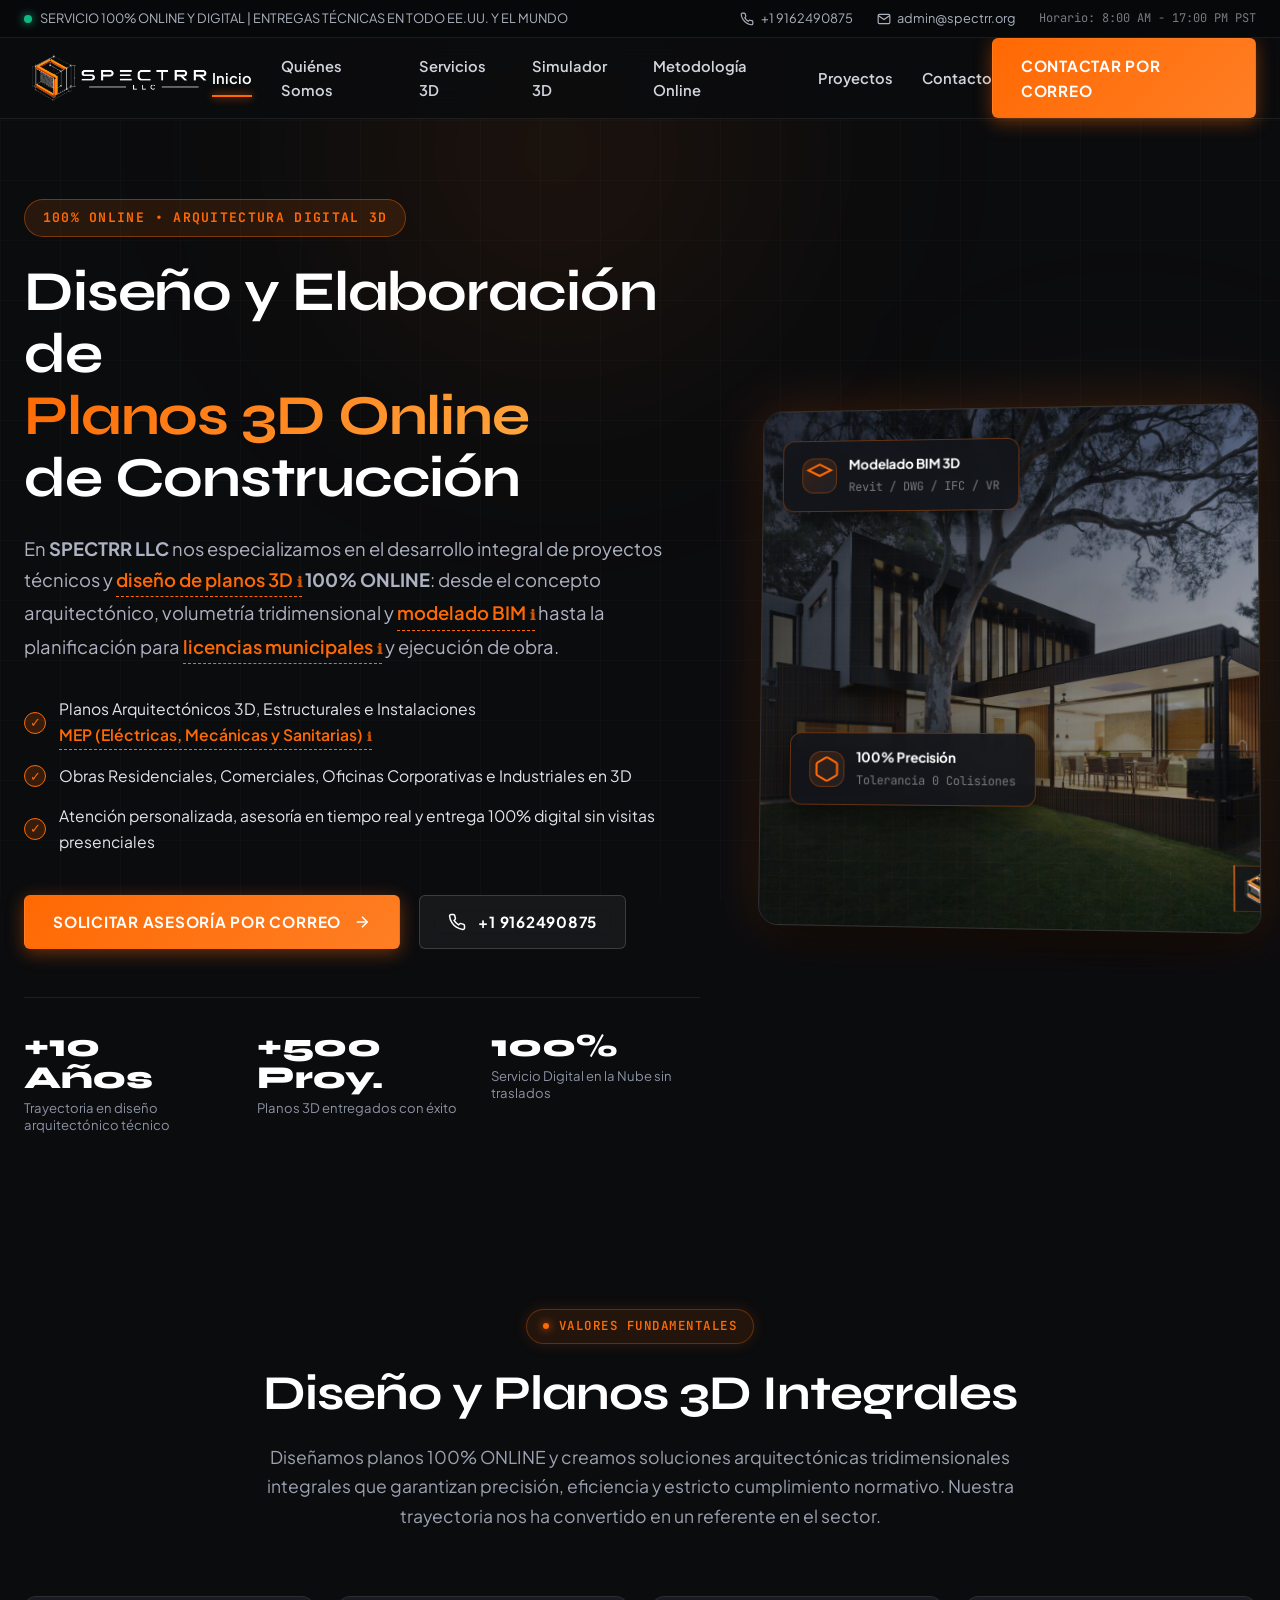
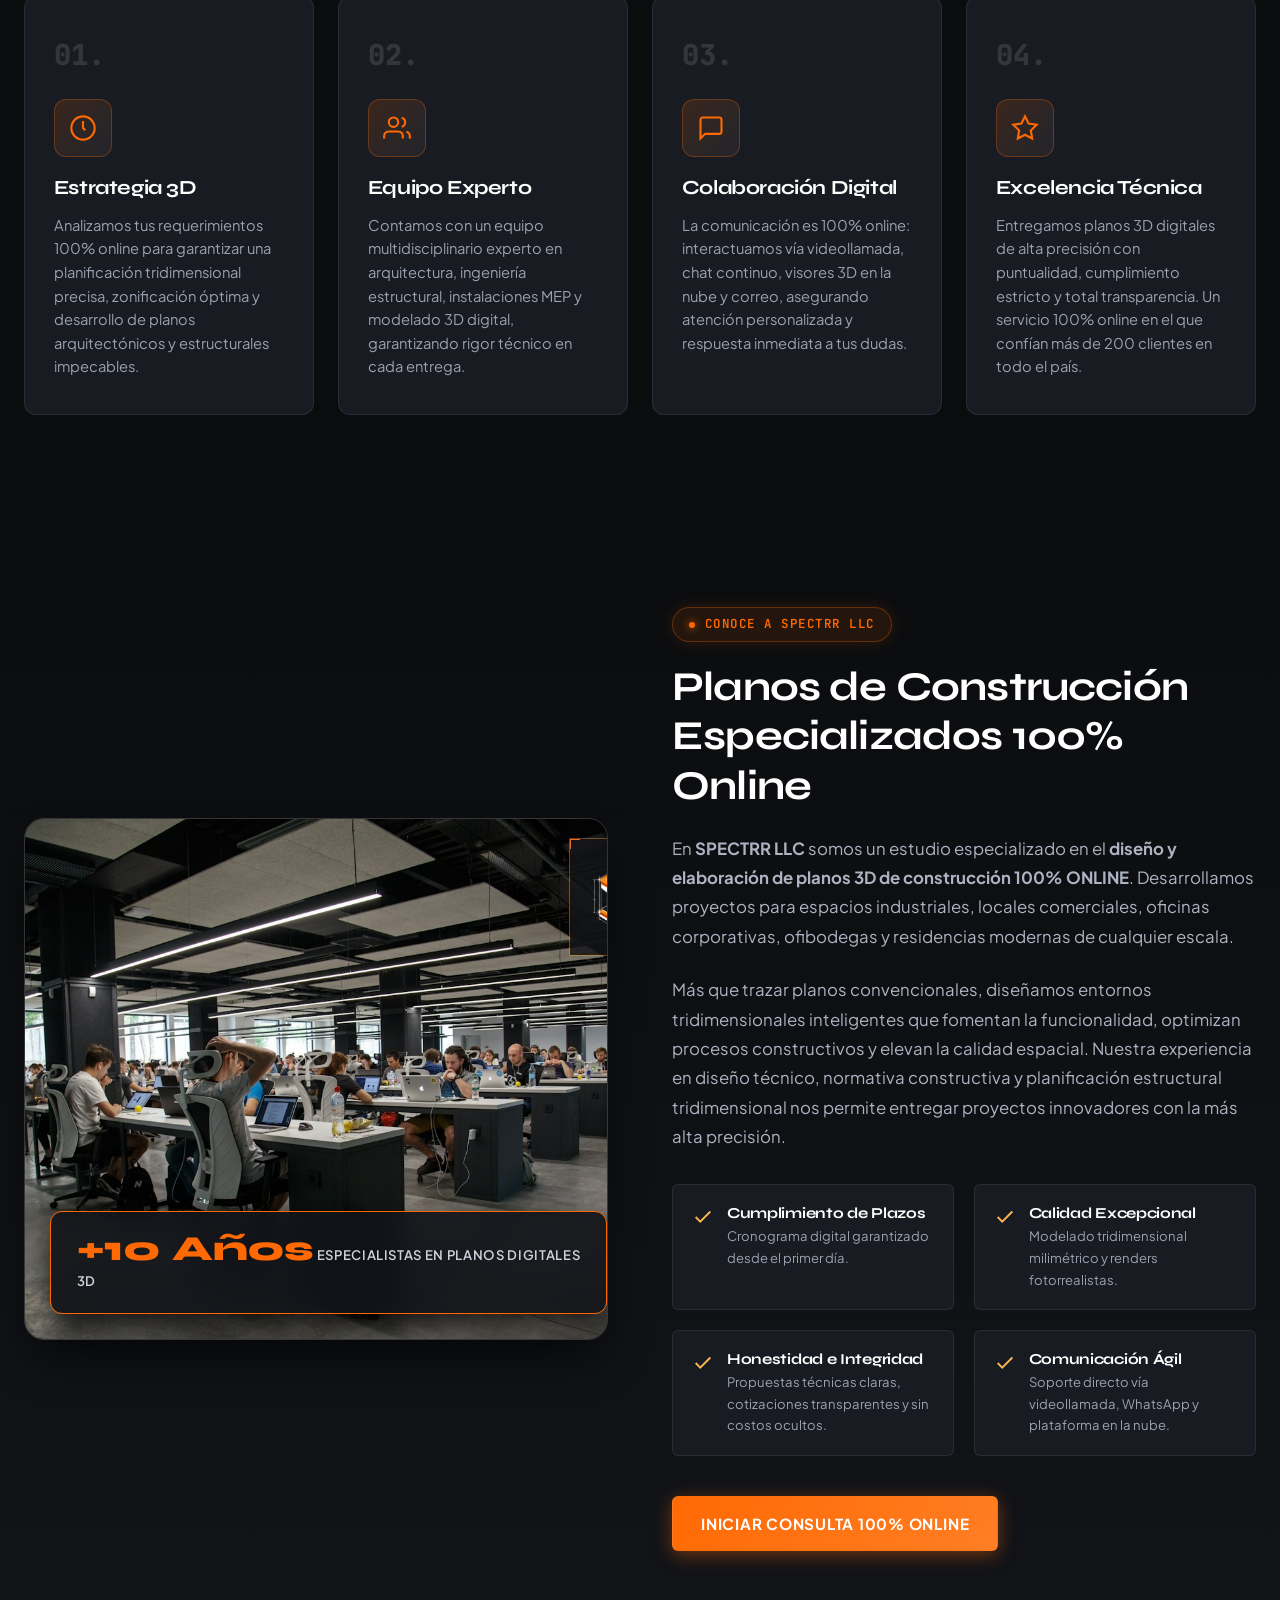
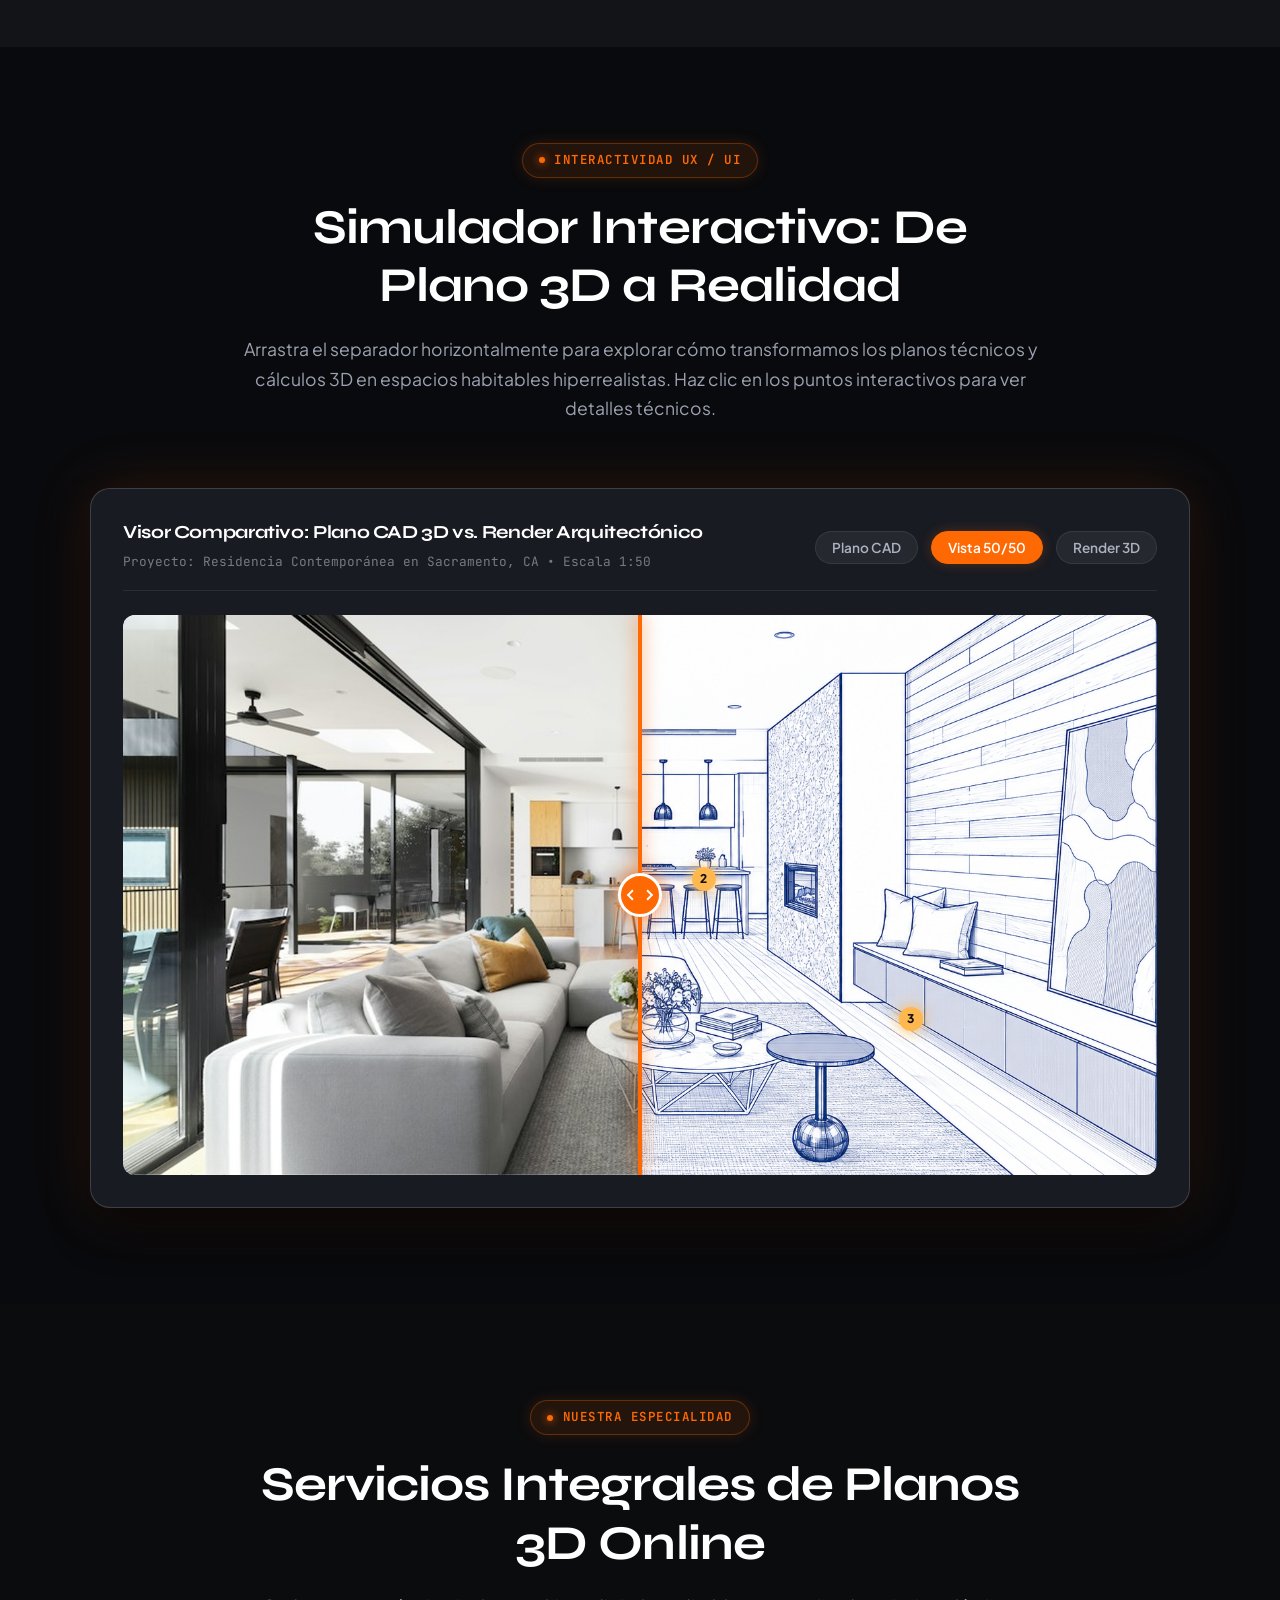
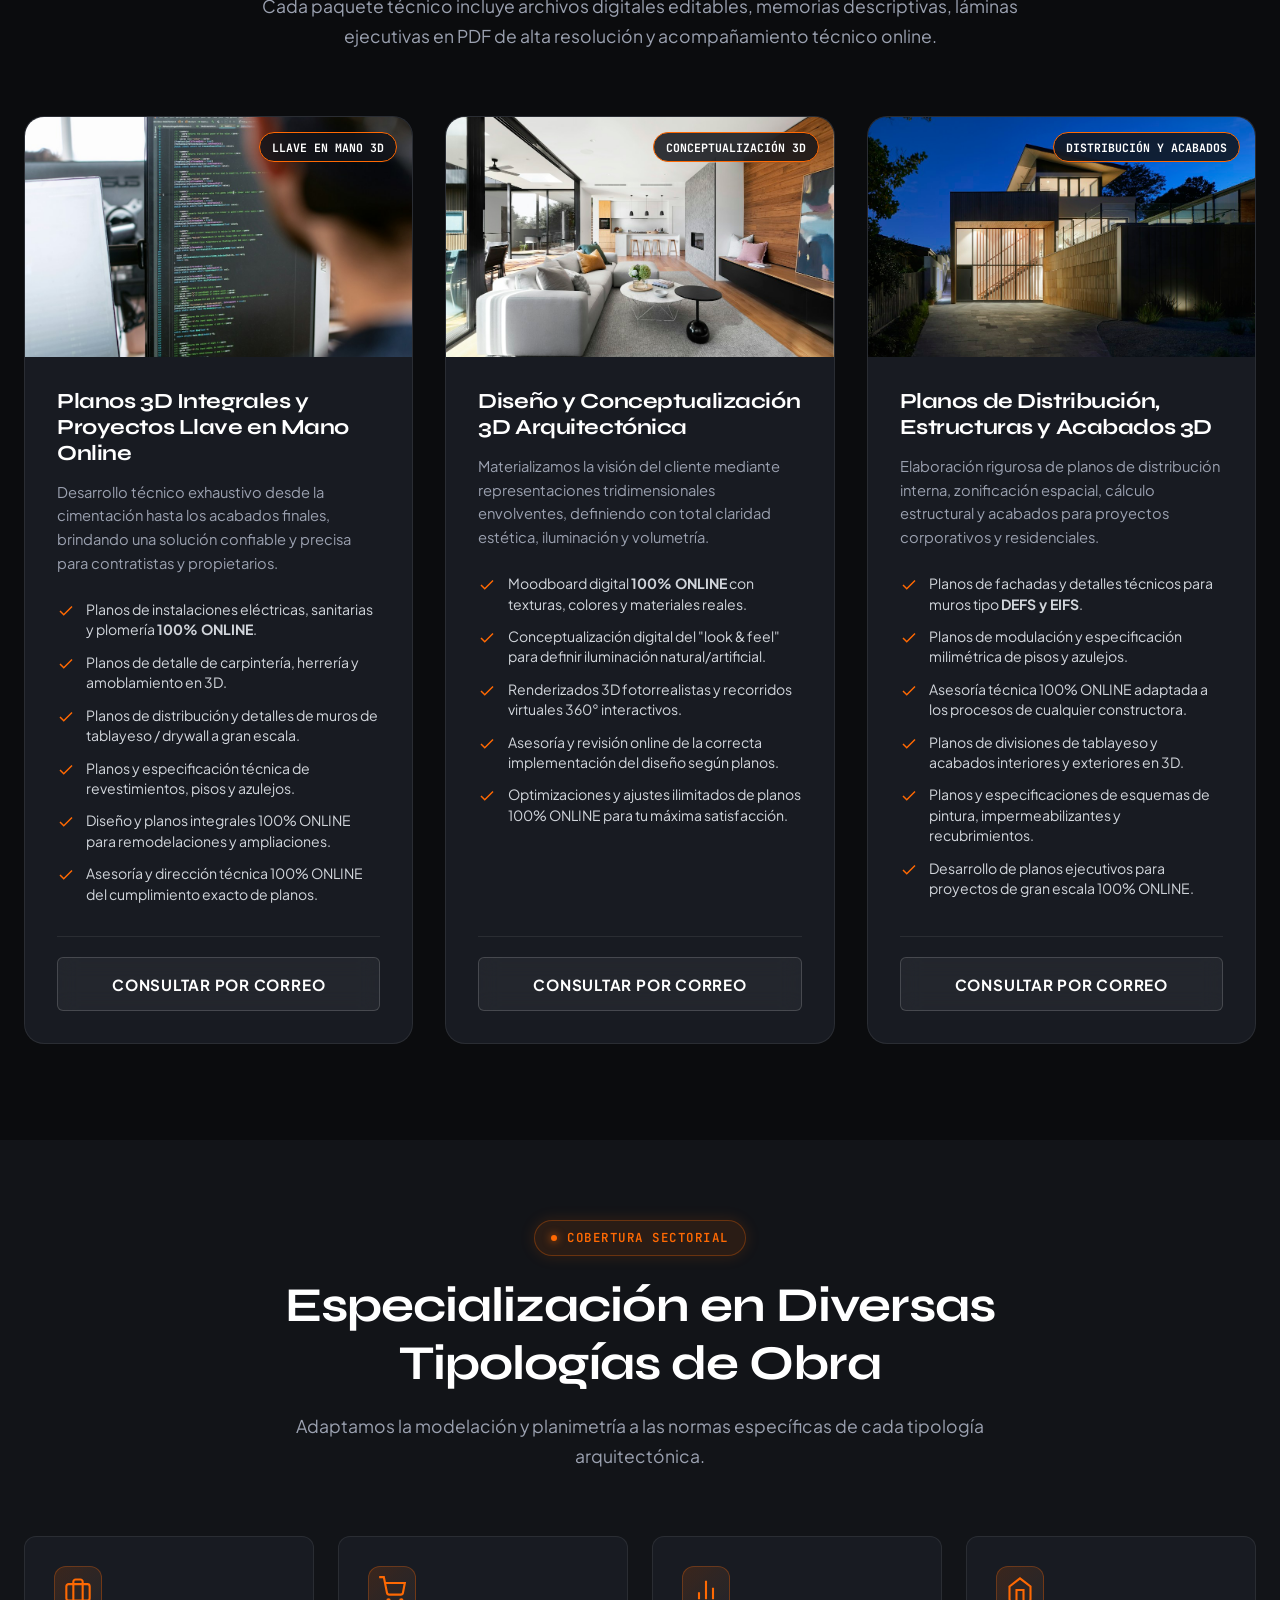
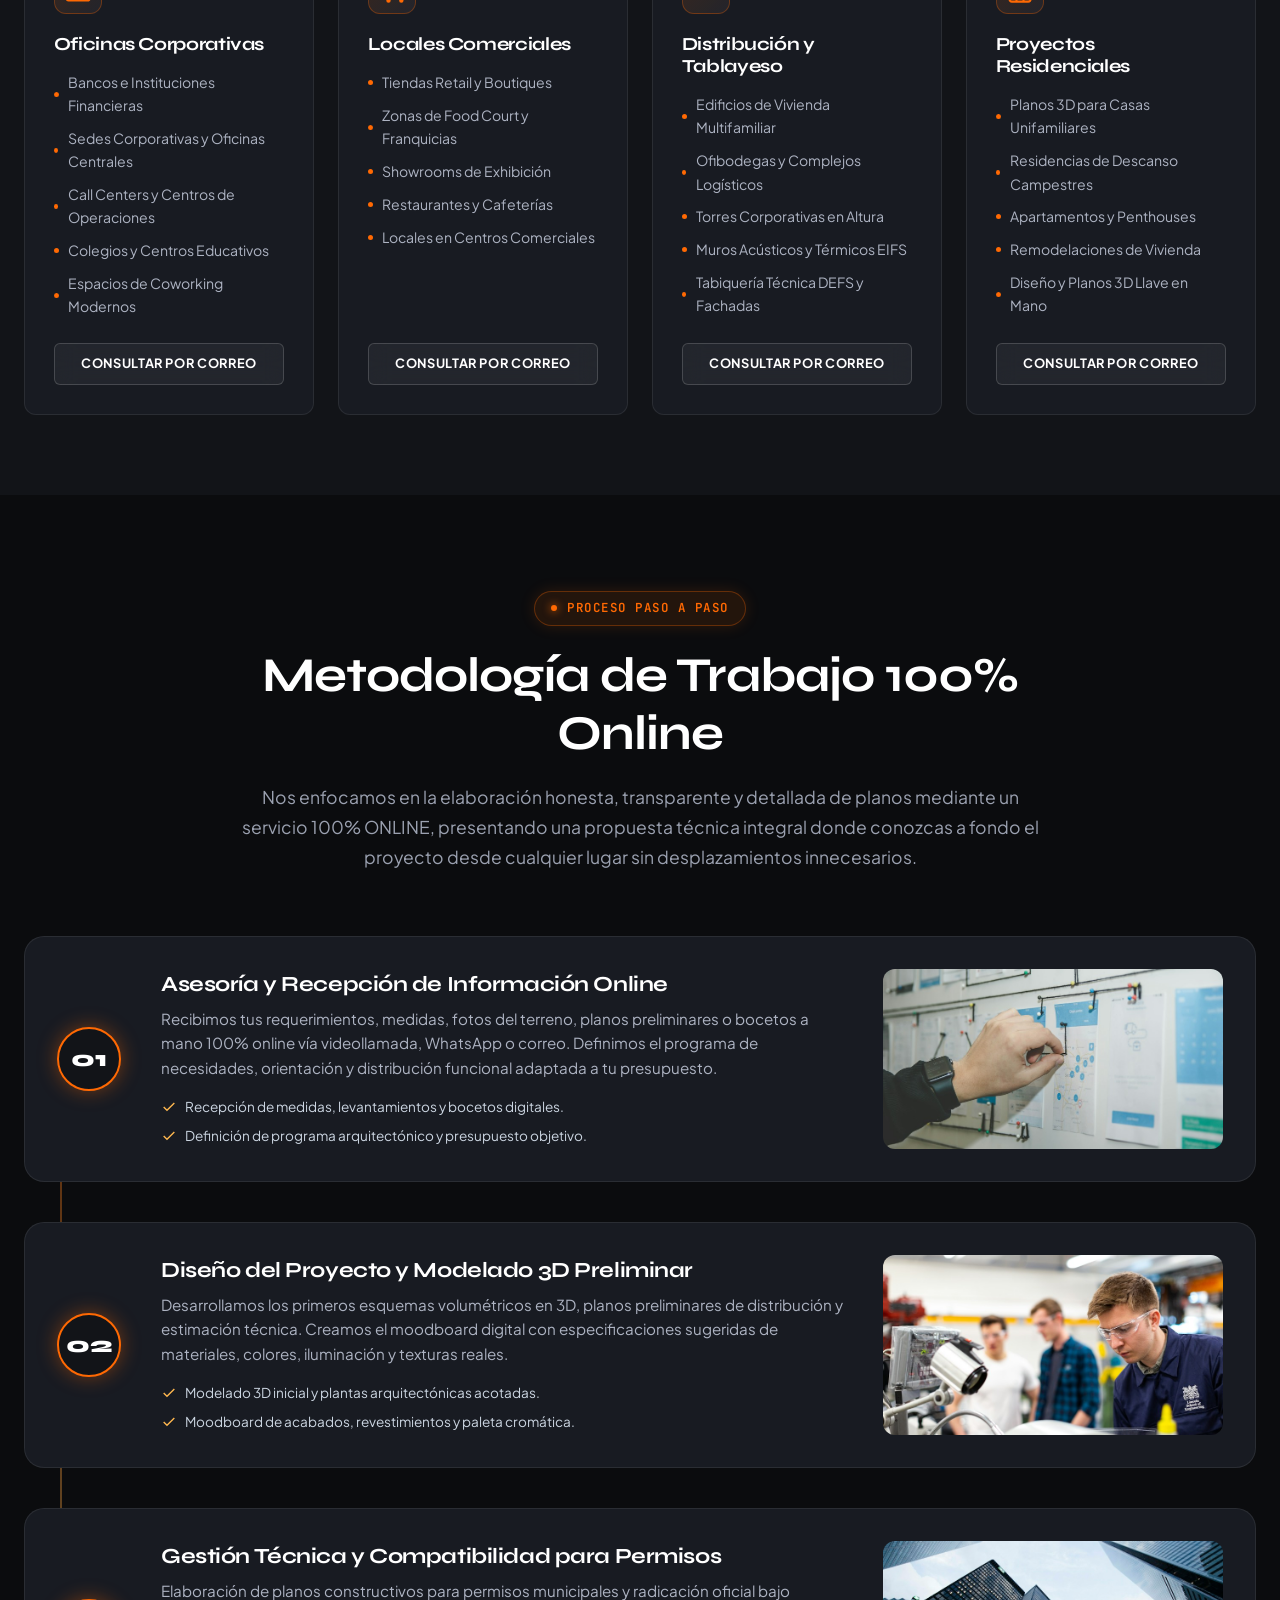
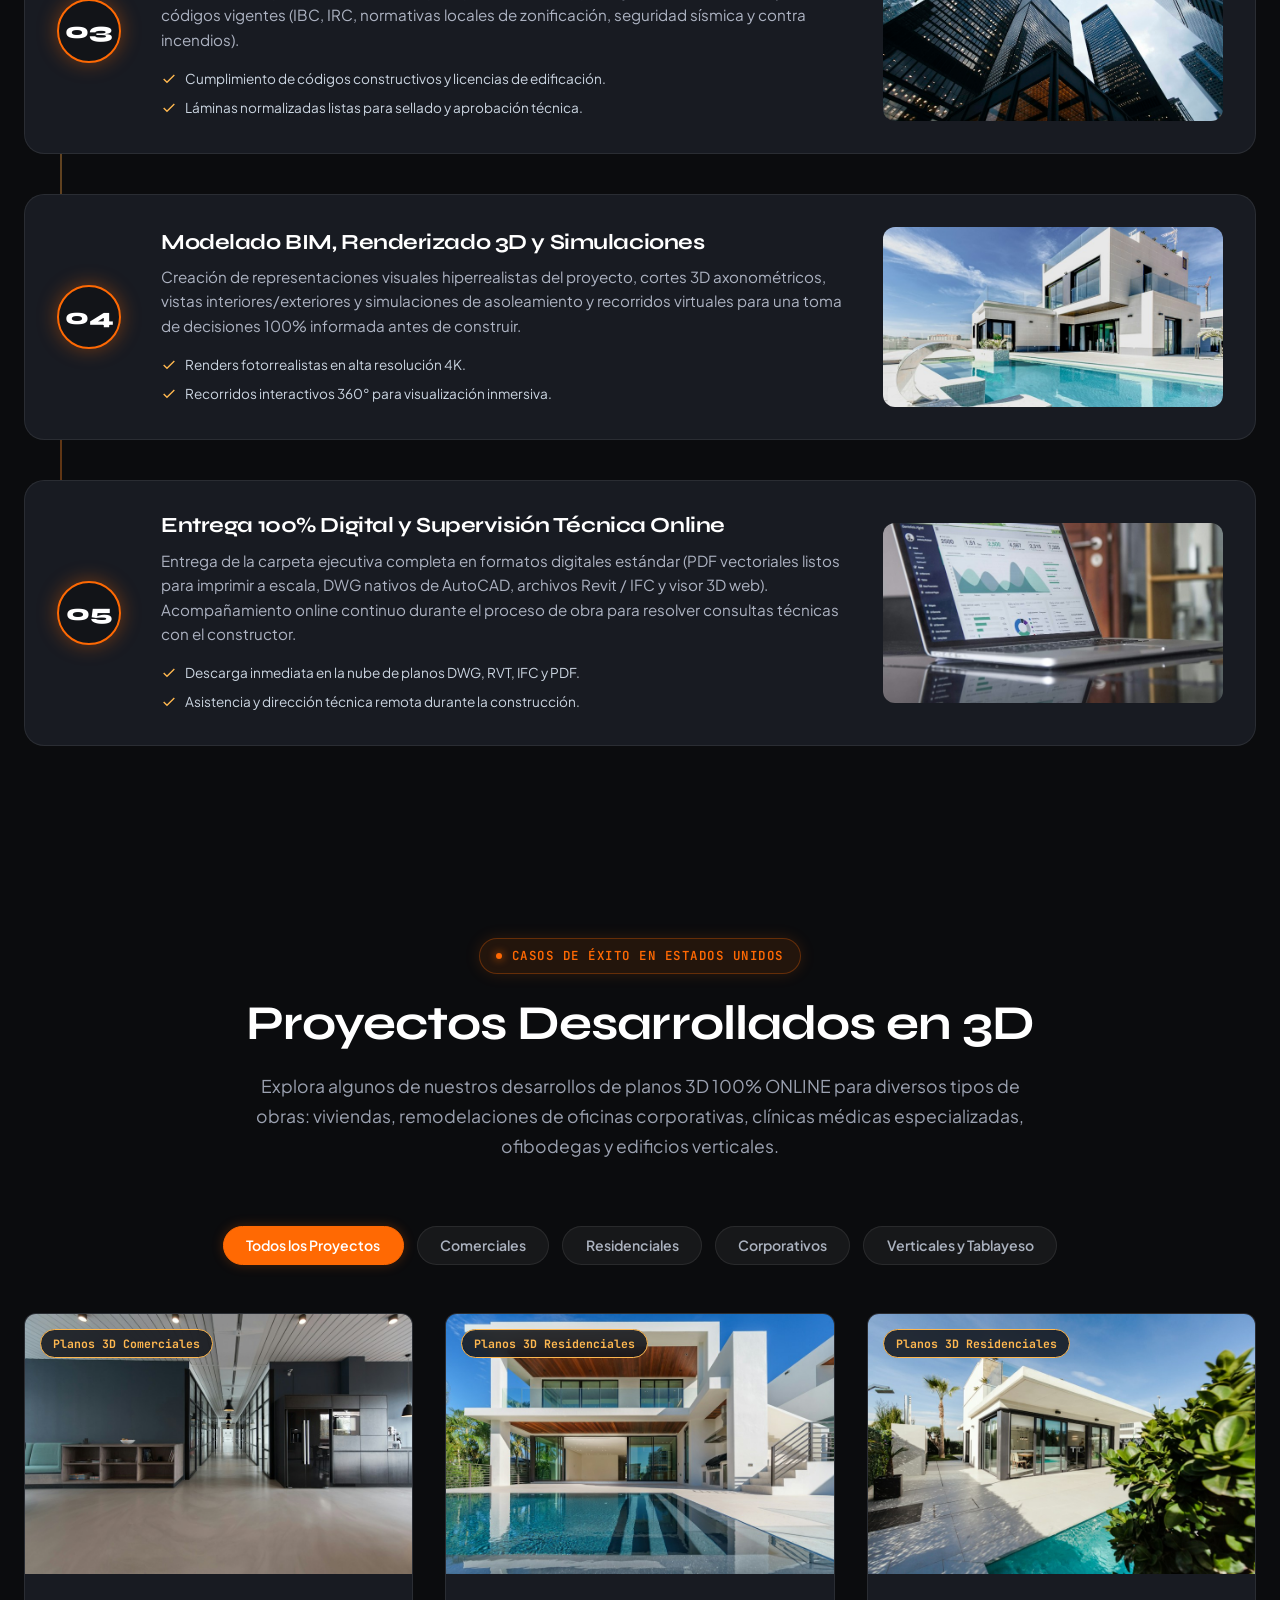
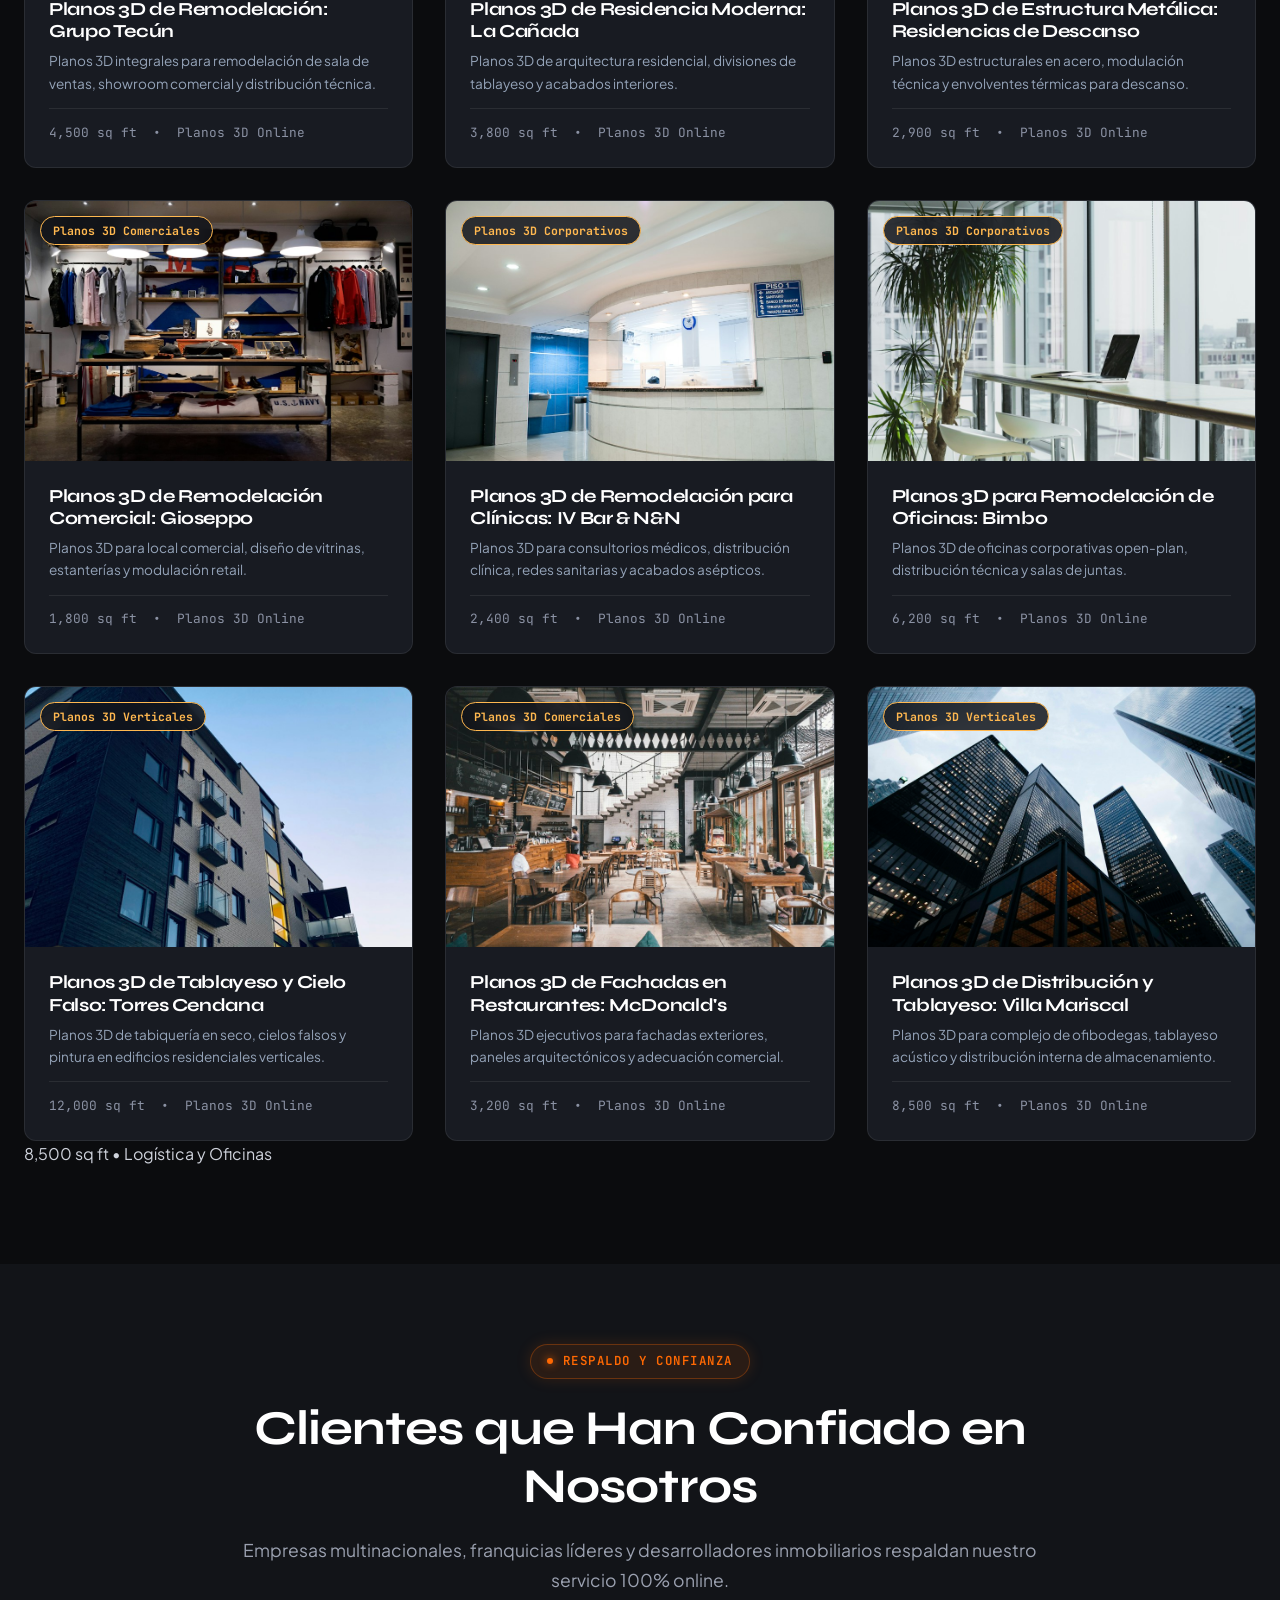
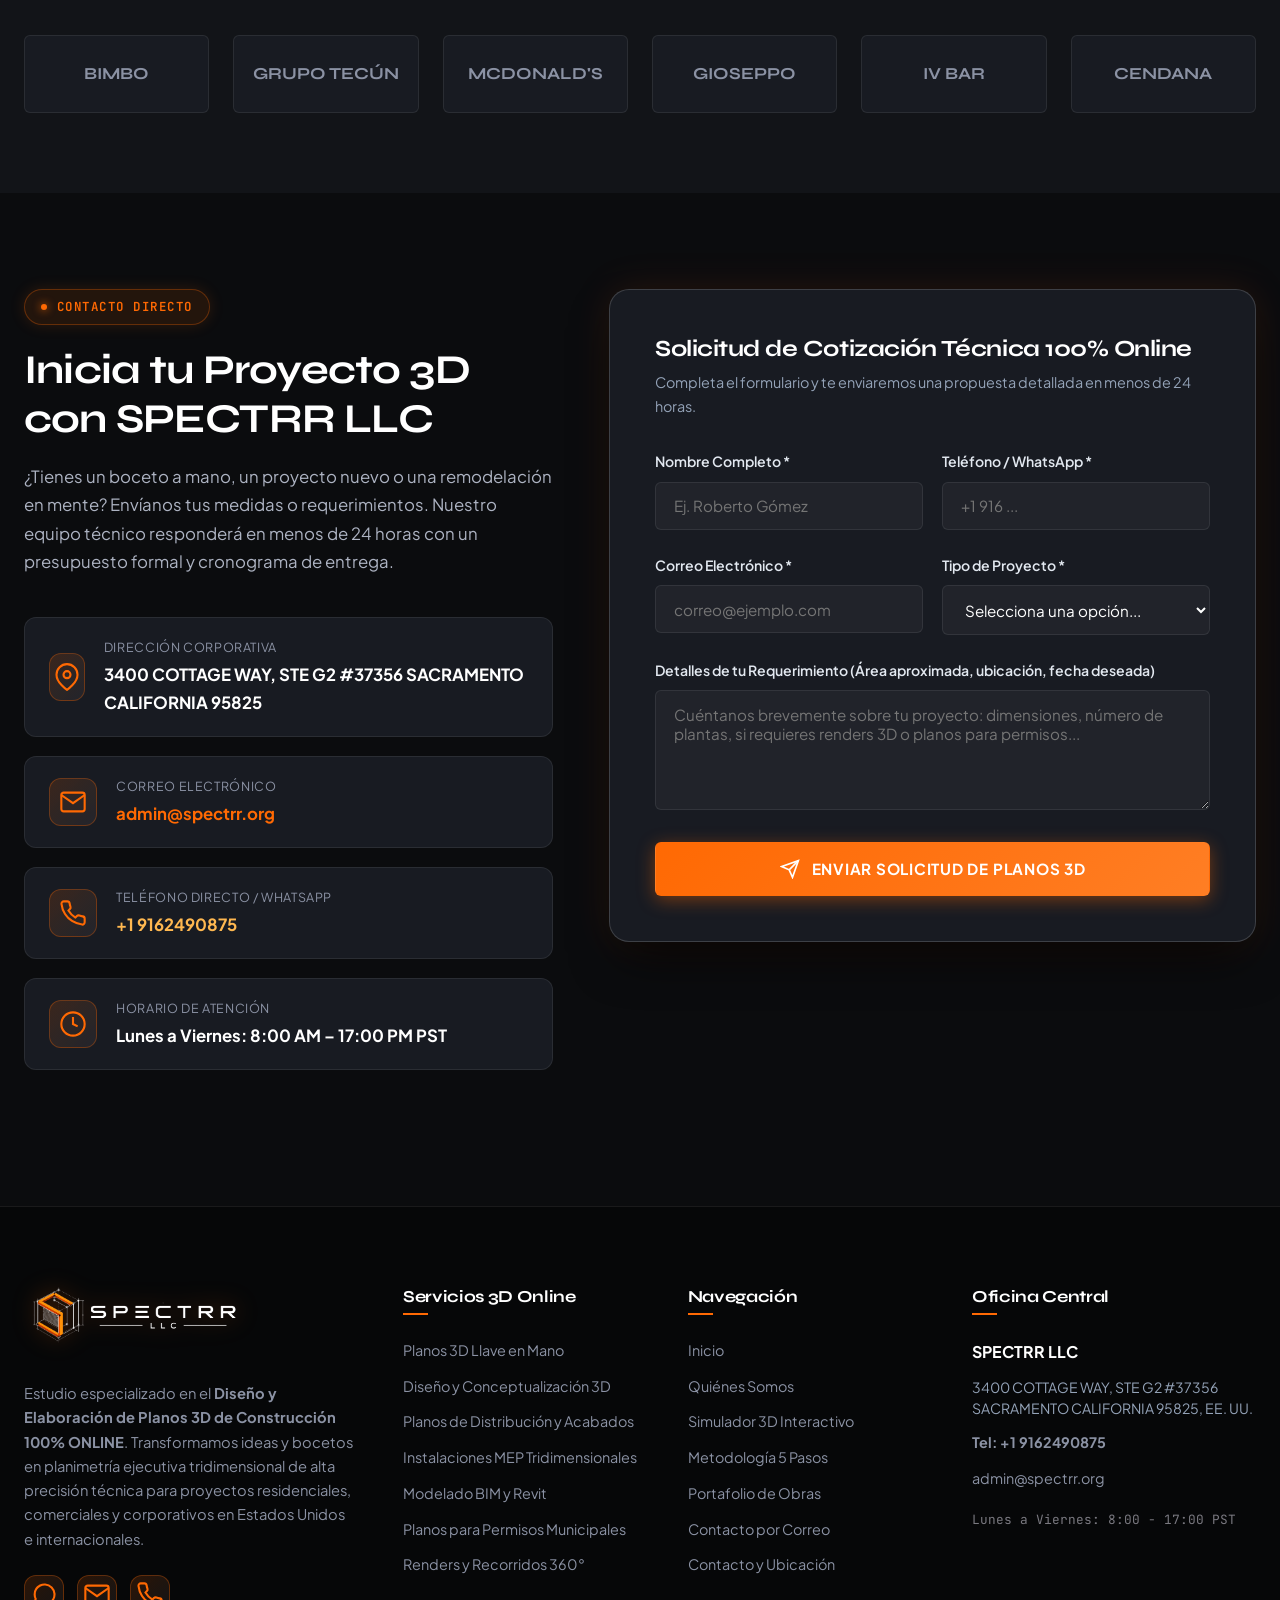
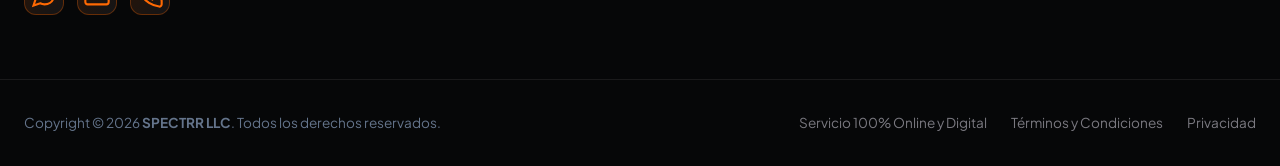
==== commit ddba5a13: "Eliminar cotizador y precios, enlazar a correo, optimizar visor 3d tactil, compactar proceso y respo" ====
--- a/index.html
+++ b/index.html
@@ -49,16 +49,15 @@
         <a href="#simulador" class="nav-link">Simulador 3D</a>
         <a href="#metodologia" class="nav-link">Metodología Online</a>
         <a href="#proyectos" class="nav-link">Proyectos</a>
-        <a href="#cotizador" class="nav-link">Cotizador Dinámico</a>
         <a href="#contacto" class="nav-link">Contacto</a>
         <div class="nav-menu-cta mobile-only">
-          <a href="#cotizador" class="btn btn-primary" style="width:100%;">Cotizar Planos 3D</a>
+          <a href="mailto:admin@spectrr.org?subject=Consulta%20Planos%203D%20SPECTRR%20LLC" class="btn btn-primary" style="width:100%;">Contactar por Correo</a>
           <a href="tel:+19162490875" class="btn btn-secondary" style="width:100%;">Llamar: +1 9162490875</a>
         </div>
       </nav>
 
       <div class="nav-actions">
-        <a href="#cotizador" class="btn btn-primary desktop-only">Cotizar Planos 3D</a>
+        <a href="mailto:admin@spectrr.org?subject=Consulta%20Planos%203D%20SPECTRR%20LLC" class="btn btn-primary desktop-only">Contactar por Correo</a>
         <button class="menu-toggle" aria-label="Abrir menú">
           <svg width="24" height="24" viewBox="0 0 24 24" fill="none" stroke="currentColor" stroke-width="2"><line x1="3" y1="12" x2="21" y2="12"></line><line x1="3" y1="6" x2="21" y2="6"></line><line x1="3" y1="18" x2="21" y2="18"></line></svg>
         </button>
@@ -177,8 +176,8 @@
           </div>
 
           <div class="hero-actions">
-            <a href="#cotizador" class="btn btn-primary">
-              <span>Cotizar Planos 3D Ahora</span>
+            <a href="mailto:admin@spectrr.org?subject=Consulta%20Planos%203D%20Online%20-%20SPECTRR%20LLC" class="btn btn-primary">
+              <span>Solicitar Asesoría por Correo</span>
               <svg width="18" height="18" viewBox="0 0 24 24" fill="none" stroke="currentColor" stroke-width="2"><line x1="5" y1="12" x2="19" y2="12"></line><polyline points="12 5 19 12 12 19"></polyline></svg>
             </a>
             <a href="tel:+19162490875" class="btn btn-secondary">
@@ -378,9 +377,9 @@
               <span class="font-mono text-gray" style="font-size:0.8rem;">Proyecto: Residencia Contemporánea en Sacramento, CA • Escala 1:50</span>
             </div>
             <div class="simulator-controls">
-              <button class="sim-toggle-btn" data-mode="blueprint">Plano Técnico CAD</button>
-              <button class="sim-toggle-btn active" data-mode="split">Vista Dividida 50/50</button>
-              <button class="sim-toggle-btn" data-mode="render">Render Fotorrealista 3D</button>
+              <button class="sim-toggle-btn" data-mode="blueprint">Plano CAD</button>
+              <button class="sim-toggle-btn active" data-mode="split">Vista 50/50</button>
+              <button class="sim-toggle-btn" data-mode="render">Render 3D</button>
             </div>
           </div>
 
@@ -461,7 +460,7 @@
                 </div>
               </div>
               <div class="service-footer">
-                <a href="#cotizador" class="btn btn-secondary" style="width:100%;">Cotizar Paquete Integral</a>
+                <a href="mailto:admin@spectrr.org?subject=Consulta%20Paquete%20Integral%20Planos%203D" class="btn btn-secondary" style="width:100%;">Consultar por Correo</a>
               </div>
             </div>
           </div>
@@ -500,7 +499,7 @@
                 </div>
               </div>
               <div class="service-footer">
-                <a href="#cotizador" class="btn btn-secondary" style="width:100%;">Cotizar Diseño 3D</a>
+                <a href="mailto:admin@spectrr.org?subject=Consulta%20Diseño%203D%20Arquitectónico" class="btn btn-secondary" style="width:100%;">Consultar por Correo</a>
               </div>
             </div>
           </div>
@@ -543,7 +542,7 @@
                 </div>
               </div>
               <div class="service-footer">
-                <a href="#cotizador" class="btn btn-secondary" style="width:100%;">Cotizar Distribución 3D</a>
+                <a href="mailto:admin@spectrr.org?subject=Consulta%20Planos%20de%20Distribución%20y%20Estructuras%203D" class="btn btn-secondary" style="width:100%;">Consultar por Correo</a>
               </div>
             </div>
           </div>
@@ -568,7 +567,6 @@
               <span class="icon-box" style="width:48px;height:48px;">
                 <svg width="24" height="24" viewBox="0 0 24 24" fill="none" stroke="currentColor" stroke-width="2"><rect x="2" y="7" width="20" height="14" rx="2" ry="2"></rect><path d="M16 21V5a2 2 0 0 0-2-2h-4a2 2 0 0 0-2 2v16"></path></svg>
               </span>
-              <span class="font-mono text-orange" style="font-size:0.75rem;">SECTOR 01</span>
             </div>
             <h3>Oficinas Corporativas</h3>
             <ul class="sector-list">
@@ -578,7 +576,7 @@
               <li>Colegios y Centros Educativos</li>
               <li>Espacios de Coworking Modernos</li>
             </ul>
-            <a href="#contacto" class="btn btn-secondary" style="font-size:0.8rem;padding:0.6rem;">Consultar Sector</a>
+            <a href="mailto:admin@spectrr.org?subject=Consulta%20Planos%203D%20Oficinas%20Corporativas" class="btn btn-secondary" style="font-size:0.8rem;padding:0.6rem;">Consultar por Correo</a>
           </div>
 
           <div class="sector-card">
@@ -586,7 +584,6 @@
               <span class="icon-box" style="width:48px;height:48px;">
                 <svg width="24" height="24" viewBox="0 0 24 24" fill="none" stroke="currentColor" stroke-width="2"><circle cx="9" cy="21" r="1"></circle><circle cx="20" cy="21" r="1"></circle><path d="M1 1h4l2.68 13.39a2 2 0 0 0 2 1.61h9.72a2 2 0 0 0 2-1.61L23 6H6"></path></svg>
               </span>
-              <span class="font-mono text-orange" style="font-size:0.75rem;">SECTOR 02</span>
             </div>
             <h3>Locales Comerciales</h3>
             <ul class="sector-list">
@@ -596,7 +593,7 @@
               <li>Restaurantes y Cafeterías</li>
               <li>Locales en Centros Comerciales</li>
             </ul>
-            <a href="#contacto" class="btn btn-secondary" style="font-size:0.8rem;padding:0.6rem;">Consultar Sector</a>
+            <a href="mailto:admin@spectrr.org?subject=Consulta%20Planos%203D%20Locales%20Comerciales" class="btn btn-secondary" style="font-size:0.8rem;padding:0.6rem;">Consultar por Correo</a>
           </div>
 
           <div class="sector-card">
@@ -604,7 +601,6 @@
               <span class="icon-box" style="width:48px;height:48px;">
                 <svg width="24" height="24" viewBox="0 0 24 24" fill="none" stroke="currentColor" stroke-width="2"><line x1="18" y1="20" x2="18" y2="10"></line><line x1="12" y1="20" x2="12" y2="4"></line><line x1="6" y1="20" x2="6" y2="14"></line></svg>
               </span>
-              <span class="font-mono text-orange" style="font-size:0.75rem;">SECTOR 03</span>
             </div>
             <h3>Distribución y Tablayeso</h3>
             <ul class="sector-list">
@@ -614,7 +610,7 @@
               <li>Muros Acústicos y Térmicos EIFS</li>
               <li>Tabiquería Técnica DEFS y Fachadas</li>
             </ul>
-            <a href="#contacto" class="btn btn-secondary" style="font-size:0.8rem;padding:0.6rem;">Consultar Sector</a>
+            <a href="mailto:admin@spectrr.org?subject=Consulta%20Planos%203D%20Distribución%20y%20Tablayeso" class="btn btn-secondary" style="font-size:0.8rem;padding:0.6rem;">Consultar por Correo</a>
           </div>
 
           <div class="sector-card">
@@ -622,7 +618,6 @@
               <span class="icon-box" style="width:48px;height:48px;">
                 <svg width="24" height="24" viewBox="0 0 24 24" fill="none" stroke="currentColor" stroke-width="2"><path d="M3 9l9-7 9 7v11a2 2 0 0 1-2 2H5a2 2 0 0 1-2-2z"></path><polyline points="9 22 9 12 15 12 15 22"></polyline></svg>
               </span>
-              <span class="font-mono text-orange" style="font-size:0.75rem;">SECTOR 04</span>
             </div>
             <h3>Proyectos Residenciales</h3>
             <ul class="sector-list">
@@ -632,7 +627,7 @@
               <li>Remodelaciones de Vivienda</li>
               <li>Diseño y Planos 3D Llave en Mano</li>
             </ul>
-            <a href="#contacto" class="btn btn-secondary" style="font-size:0.8rem;padding:0.6rem;">Consultar Sector</a>
+            <a href="mailto:admin@spectrr.org?subject=Consulta%20Planos%203D%20Proyectos%20Residenciales" class="btn btn-secondary" style="font-size:0.8rem;padding:0.6rem;">Consultar por Correo</a>
           </div>
         </div>
       </div>
@@ -763,154 +758,6 @@
       </div>
     </section>
 
-    <!-- COTIZADOR DINÁMICO EN TIEMPO REAL (INTERACTIVE BUDGET CALCULATOR) -->
-    <section class="calculator-section" id="cotizador">
-      <div class="container">
-        <div class="section-header">
-          <span class="section-tag">CALCULADORA EN LÍNEA</span>
-          <h2 class="section-title">Cotizador Dinámico de Planos 3D</h2>
-          <p class="section-subtitle">
-            Selecciona la tipología, el área aproximada de tu inmueble y el alcance deseado para obtener una estimación presupuestaria inmediata y transparente.
-          </p>
-        </div>
-
-        <div class="calc-wrapper">
-          <!-- Controls Column -->
-          <div class="calc-controls">
-            <!-- 1. Tipo de Proyecto -->
-            <div class="calc-group">
-              <div class="calc-options-title">
-                <svg width="18" height="18" viewBox="0 0 24 24" fill="none" stroke="currentColor" stroke-width="2"><rect x="3" y="3" width="18" height="18" rx="2" ry="2"></rect><line x1="3" y1="9" x2="21" y2="9"></line><line x1="9" y1="21" x2="9" y2="9"></line></svg>
-                <span>1. Tipo de Inmueble</span>
-              </div>
-              <div class="calc-btn-group">
-                <button type="button" class="calc-select-btn active" data-type="residencial">Residencial</button>
-                <button type="button" class="calc-select-btn" data-type="comercial">Comercial</button>
-                <button type="button" class="calc-select-btn" data-type="corporativo">Corporativo</button>
-                <button type="button" class="calc-select-btn" data-type="edificios">Edificios / Vertical</button>
-              </div>
-            </div>
-
-            <!-- 2. Área Slider -->
-            <div class="calc-group">
-              <div class="calc-options-title">
-                <svg width="18" height="18" viewBox="0 0 24 24" fill="none" stroke="currentColor" stroke-width="2"><path d="M21 16V8a2 2 0 0 0-1-1.73l-7-4a2 2 0 0 0-2 0l-7 4A2 2 0 0 0 3 8v8a2 2 0 0 0 1 1.73l7 4a2 2 0 0 0 2 0l7-4A2 2 0 0 0 21 16z"></path></svg>
-                <span>2. Superficie Estimada de Proyecto</span>
-              </div>
-              <div class="calc-slider-wrap">
-                <div class="slider-val-display">
-                  <span>Área seleccionada:</span>
-                  <span id="calcAreaValue">1,500 sq ft</span>
-                </div>
-                <input type="range" min="400" max="10000" step="100" value="1500" class="calc-slider" id="calcAreaSlider">
-                <div style="display:flex;justify-content:space-between;font-size:0.75rem;color:#71717a;">
-                  <span>400 sq ft (~37 m²)</span>
-                  <span>5,000 sq ft (~465 m²)</span>
-                  <span>10,000+ sq ft (~930 m²)</span>
-                </div>
-              </div>
-            </div>
-
-            <!-- 3. Nivel de Alcance Técnico -->
-            <div class="calc-group">
-              <div class="calc-options-title">
-                <svg width="18" height="18" viewBox="0 0 24 24" fill="none" stroke="currentColor" stroke-width="2"><polygon points="12 2 2 7 12 12 22 7 12 2"><polyline points="2 17 12 22 22 17"></polyline><polyline points="2 12 12 17 22 12"></polyline></polygon></svg>
-                <span>3. Nivel de Detalle del Paquete</span>
-              </div>
-              <div class="calc-btn-group" style="grid-template-columns: repeat(2, 1fr);">
-                <button type="button" class="calc-select-btn" data-tier="anteproyecto">
-                  <strong>Anteproyecto 3D</strong>
-                  <div style="font-size:0.75rem;color:#a1a1aa;margin-top:2px;">Distribución espacial + Vistas 3D</div>
-                </button>
-                <button type="button" class="calc-select-btn active" data-tier="ejecutivo">
-                  <strong>Ejecutivo 3D Completo</strong>
-                  <div style="font-size:0.75rem;color:#a1a1aa;margin-top:2px;">Arquitectura, estructuras y cotas</div>
-                </button>
-                <button type="button" class="calc-select-btn" data-tier="bim-mep">
-                  <strong>Modelado BIM + MEP</strong>
-                  <div style="font-size:0.75rem;color:#a1a1aa;margin-top:2px;">Redes eléctricas, sanitarias y HVAC</div>
-                </button>
-                <button type="button" class="calc-select-btn" data-tier="llave-en-mano">
-                  <strong>Llave en Mano + Permisos</strong>
-                  <div style="font-size:0.75rem;color:#a1a1aa;margin-top:2px;">Listo para radicación y obra física</div>
-                </button>
-              </div>
-            </div>
-
-            <!-- 4. Complementos Adicionales -->
-            <div class="calc-group" style="margin-bottom:0;">
-              <div class="calc-options-title">
-                <svg width="18" height="18" viewBox="0 0 24 24" fill="none" stroke="currentColor" stroke-width="2"><polyline points="20 6 9 17 4 12"></polyline></svg>
-                <span>4. Servicios Adicionales Opcionales</span>
-              </div>
-              <div class="calc-addon-list">
-                <label class="calc-addon-item">
-                  <input type="checkbox" data-cost="280" data-name="Recorrido Virtual 360°">
-                  <span>Recorrido Virtual Inmersivo 360° (+$280)</span>
-                </label>
-                <label class="calc-addon-item">
-                  <input type="checkbox" data-cost="350" data-name="Renders 4K Exteriores">
-                  <span>Pack de 4 Renders 4K Exteriores (+$350)</span>
-                </label>
-                <label class="calc-addon-item">
-                  <input type="checkbox" data-cost="420" data-name="Expediente Permisos Municipales">
-                  <span>Expediente para Radicación Municipal (+$420)</span>
-                </label>
-                <label class="calc-addon-item">
-                  <input type="checkbox" data-cost="200" data-name="Entrega Prioritaria Urgente">
-                  <span>Entrega Exprés Prioritaria (+$200)</span>
-                </label>
-              </div>
-            </div>
-          </div>
-
-          <!-- Result Column -->
-          <div class="calc-result-box">
-            <div>
-              <div class="calc-result-header">
-                <span class="calc-price-label">Inversión Estimada (Aproximada)</span>
-                <div class="calc-price-amount" id="calcResultPrice">$1,275 USD</div>
-                <span class="font-mono text-gray" style="font-size:0.75rem;">Sin compromisos • Incluye 2 rondas de ajustes online</span>
-              </div>
-
-              <div class="calc-summary-list">
-                <div class="calc-summary-item">
-                  <span>Tipología:</span>
-                  <span class="calc-summary-val" id="calcSummaryType">Residencial</span>
-                </div>
-                <div class="calc-summary-item">
-                  <span>Área proyectada:</span>
-                  <span class="calc-summary-val" id="calcSummaryArea">1,500 sq ft (~139 m²)</span>
-                </div>
-                <div class="calc-summary-item">
-                  <span>Nivel de planos:</span>
-                  <span class="calc-summary-val" id="calcSummaryTier">Planos Ejecutivos 3D Completos</span>
-                </div>
-                <div class="calc-summary-item">
-                  <span>Tiempo estimado de entrega:</span>
-                  <span class="calc-summary-val" id="calcSummaryTurnaround">7 a 11 días hábiles</span>
-                </div>
-                <div class="calc-summary-item">
-                  <span>Modalidad de entrega:</span>
-                  <span class="calc-summary-val text-orange">100% Digital en la Nube</span>
-                </div>
-              </div>
-            </div>
-
-            <div style="display:flex;flex-direction:column;gap:0.75rem;">
-              <a href="#" id="calcWhatsappBtn" target="_blank" rel="noopener noreferrer" class="btn btn-primary" style="width:100%;">
-                <svg width="18" height="18" viewBox="0 0 24 24" fill="none" stroke="currentColor" stroke-width="2"><path d="M21 11.5a8.38 8.38 0 0 1-.9 3.8 8.5 8.5 0 0 1-7.6 4.7 8.38 8.38 0 0 1-3.8-.9L3 21l1.9-5.7a8.38 8.38 0 0 1-.9-3.8 8.5 8.5 0 0 1 4.7-7.6 8.38 8.38 0 0 1 3.8-.9h.5a8.48 8.48 0 0 1 8 8v.5z"></path></svg>
-                <span>Solicitar Esta Cotización en WhatsApp</span>
-              </a>
-              <a href="#contacto" class="btn btn-secondary" style="width:100%;">
-                <span>Personalizar con un Asesor Técnico</span>
-              </a>
-            </div>
-          </div>
-        </div>
-      </div>
-    </section>
-
     <!-- PORTAFOLIO / PROYECTOS DESTACADOS -->
     <section class="portfolio-section" id="proyectos">
       <div class="container">
@@ -1242,7 +1089,7 @@
           <span id="modalSpecs" class="font-mono" style="font-size:0.85rem;color:#e2e8f0;">Especificaciones</span>
         </div>
         <div style="display:flex;gap:1rem;">
-          <a href="#cotizador" class="btn btn-primary" onclick="document.getElementById('projectModal').classList.remove('active');document.body.style.overflow='';" style="flex:1;">Cotizar Proyecto Similar</a>
+          <a href="mailto:admin@spectrr.org?subject=Consulta%20Proyecto%20Planos%203D" class="btn btn-primary" onclick="document.getElementById('projectModal').classList.remove('active');document.body.style.overflow='';" style="flex:1;">Consultar por Correo</a>
           <a href="https://wa.me/19162490875" target="_blank" class="btn btn-secondary">Consultar por WhatsApp</a>
         </div>
       </div>
@@ -1296,7 +1143,7 @@
           <a href="#simulador">Simulador 3D Interactivo</a>
           <a href="#metodologia">Metodología 5 Pasos</a>
           <a href="#proyectos">Portafolio de Obras</a>
-          <a href="#cotizador">Calculadora en Línea</a>
+          <a href="mailto:admin@spectrr.org?subject=Consulta%20Planos%203D%20SPECTRR%20LLC">Contacto por Correo</a>
           <a href="#contacto">Contacto y Ubicación</a>
         </div>
       </div>
--- a/assets/css/styles.css
+++ b/assets/css/styles.css
@@ -79,13 +79,22 @@
   -moz-osx-font-smoothing: grayscale;
 }
 
+html {
+  overflow-x: hidden;
+  width: 100%;
+  max-width: 100%;
+}
+
 body {
   background-color: var(--bg-main);
   color: #cfd3dc;
   font-family: var(--font-body);
   line-height: 1.65;
   overflow-x: hidden;
-  position: relative;
+  width: 100%;
+  max-width: 100%;
+  position: relative;
+  touch-action: pan-y;
 }
 
 /* Architectural Grid & Blueprint Canvas Background */
@@ -1023,6 +1032,7 @@
   background: #0d0f14;
   box-shadow: inset 0 0 20px rgba(0, 0, 0, 0.6);
   --slider-pos: 50%;
+  touch-action: none;
 }
 
 .comparison-layer {
@@ -2187,23 +2197,19 @@
     line-height: 1.25;
   }
 
-  /* TOOLTIPS MOBILE */
-  .tooltip-card {
-    width: min(280px, 84vw);
-    left: 0;
-    transform: translateY(8px) scale(0.96);
-  }
-  .has-tooltip:hover .tooltip-card,
-  .has-tooltip:focus-within .tooltip-card {
-    transform: translateY(0) scale(1);
-  }
-  .tooltip-card::after {
-    left: 20px;
+  /* TOOLTIPS MOBILE - PREVENTS OVERFLOW */
+  .has-tooltip {
+    border-bottom: none !important;
+  }
+  .has-tooltip .tooltip-icon,
+  .has-tooltip .tooltip-card {
+    display: none !important;
   }
 
   /* SIMULATOR MOBILE */
   .simulator-container {
-    padding: 1.2rem 1rem;
+    padding: 1.1rem 0.85rem;
+    overflow: hidden;
   }
   .simulator-header {
     flex-direction: column;
@@ -2211,23 +2217,86 @@
     gap: 0.8rem;
   }
   .simulator-controls {
+    display: flex;
+    flex-wrap: nowrap;
+    gap: 0.35rem;
     width: 100%;
-    overflow-x: auto;
-    padding-bottom: 0.4rem;
-    -webkit-overflow-scrolling: touch;
+    overflow: hidden;
   }
   .sim-toggle-btn {
+    flex: 1;
     white-space: nowrap;
-    font-size: 0.75rem;
-    padding: 0.35rem 0.8rem;
+    font-size: 0.72rem;
+    padding: 0.45rem 0.3rem;
+    text-align: center;
   }
   .comparison-viewer {
-    height: 320px;
+    height: 300px;
+    touch-action: none !important;
+    overflow: hidden;
   }
   .comparison-handle {
-    width: 38px;
-    height: 38px;
+    width: 36px;
+    height: 36px;
+    touch-action: none !important;
     font-size: 0.95rem;
+  }
+
+  /* METHODOLOGY MOBILE - COMPACT & ULTRA MODERN */
+  .methodology-timeline {
+    gap: 0.85rem;
+  }
+  .methodology-timeline::before {
+    display: none;
+  }
+  .method-step {
+    display: block;
+    grid-template-columns: none;
+    padding: 1.1rem 1rem;
+    background: var(--bg-card);
+    border-radius: var(--radius-md);
+  }
+  .method-step:hover {
+    transform: none;
+  }
+  .method-step .step-badge {
+    display: inline-flex;
+    width: 28px;
+    height: 28px;
+    font-size: 0.8rem;
+    border-width: 1.5px;
+    margin-right: 0.5rem;
+    vertical-align: middle;
+    box-shadow: none;
+  }
+  .step-content h3 {
+    display: inline;
+    font-size: 1rem;
+    line-height: 1.35;
+    color: var(--color-white);
+  }
+  .step-content p {
+    font-size: 0.83rem;
+    line-height: 1.45;
+    margin-top: 0.45rem;
+    margin-bottom: 0.5rem;
+    color: #cbd5e1;
+  }
+  .step-checklist {
+    display: flex;
+    flex-direction: column;
+    gap: 0.25rem;
+    padding-top: 0.35rem;
+    border-top: 1px dashed rgba(255, 255, 255, 0.08);
+  }
+  .step-check-item {
+    font-size: 0.76rem;
+    line-height: 1.35;
+    gap: 0.4rem;
+    color: #94a3b8;
+  }
+  .step-media {
+    display: none;
   }
 
   /* SECTIONS & GRIDS MOBILE */
@@ -2247,43 +2316,47 @@
     padding: 1.4rem 0.5rem 0.5rem;
   }
 
-  /* CALCULATOR MOBILE */
-  .calc-wrapper {
-    padding: 1.5rem 1rem;
-    gap: 1.8rem;
-  }
-  .calc-btn-group {
-    grid-template-columns: repeat(2, 1fr);
-    gap: 0.5rem;
-  }
-  .calc-select-btn {
-    padding: 0.65rem 0.4rem;
-    font-size: 0.8rem;
-  }
-  .calc-addon-list {
+  /* PORTFOLIO MOBILE - ALL 5 BUTTONS FULLY VISIBLE IN WRAPPED GRID */
+  .portfolio-filters {
+    display: flex;
+    flex-wrap: wrap !important;
+    justify-content: center;
+    gap: 0.45rem;
+    width: 100%;
+    overflow-x: visible !important;
+    padding: 0;
+  }
+  .port-filter-btn {
+    flex: 1 1 calc(50% - 0.45rem);
+    min-width: 130px;
+    padding: 0.55rem 0.6rem;
+    font-size: 0.78rem;
+    text-align: center;
+    white-space: normal;
+  }
+  .port-filter-btn[data-filter="all"] {
+    flex: 1 1 100%;
+  }
+
+  /* ABOUT MOBILE */
+  .about-img-box img {
+    height: 280px;
+  }
+  .about-experience-stamp {
+    bottom: 15px;
+    left: 15px;
+    padding: 0.75rem 1rem;
+  }
+  .about-experience-stamp .stamp-years {
+    font-size: 1.6rem;
+  }
+  .about-experience-stamp .stamp-text {
+    font-size: 0.7rem;
+  }
+  .differentiators-grid {
     grid-template-columns: 1fr;
-  }
-  .calc-result-box {
-    padding: 1.5rem 1.2rem;
-  }
-  .calc-price-amount {
-    font-size: 2.2rem;
-  }
-
-  /* PORTFOLIO MOBILE */
-  .portfolio-filters {
-    justify-content: flex-start;
-    overflow-x: auto;
-    flex-wrap: nowrap;
-    padding-bottom: 0.6rem;
-    -webkit-overflow-scrolling: touch;
-    width: 100%;
-  }
-  .port-filter-btn {
-    white-space: nowrap;
-    font-size: 0.8rem;
-    padding: 0.5rem 1rem;
-    flex-shrink: 0;
+    gap: 0.75rem;
+    margin: 1.5rem 0;
   }
 
   /* CONTACT MOBILE */
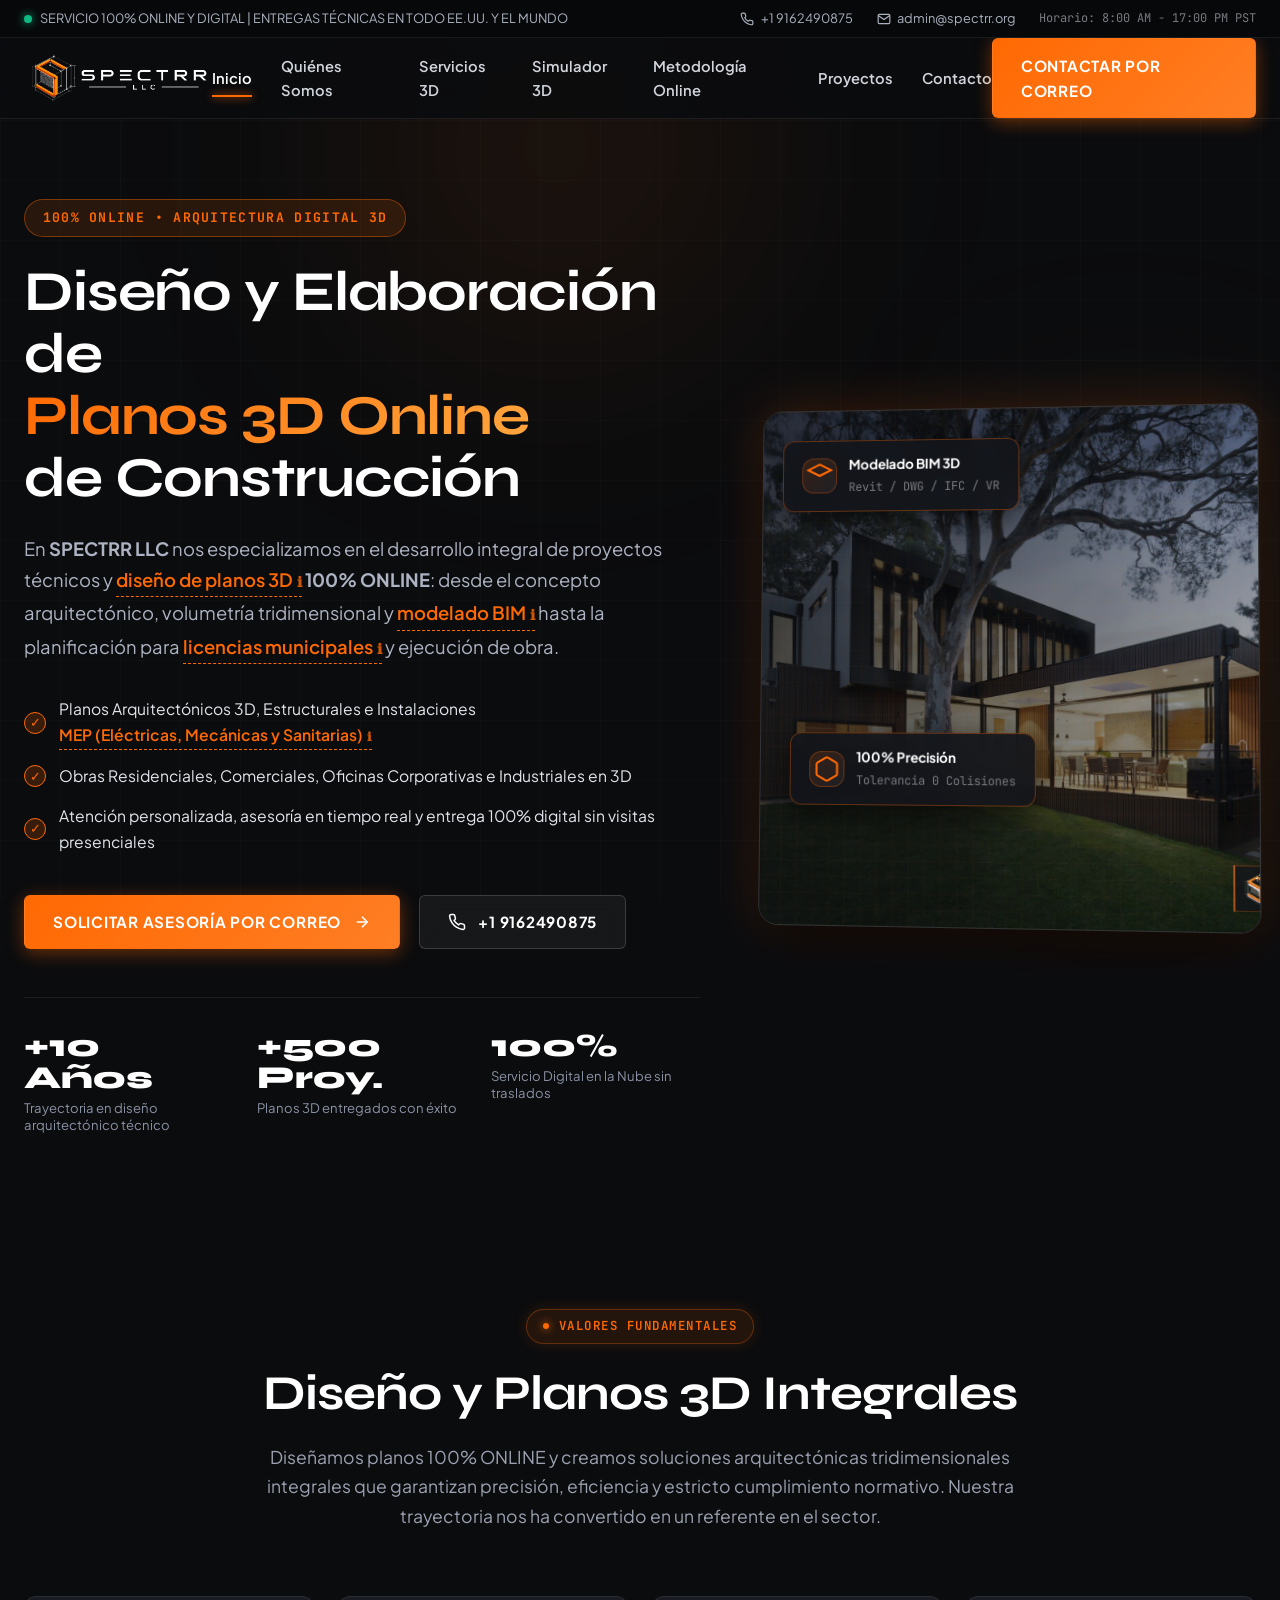
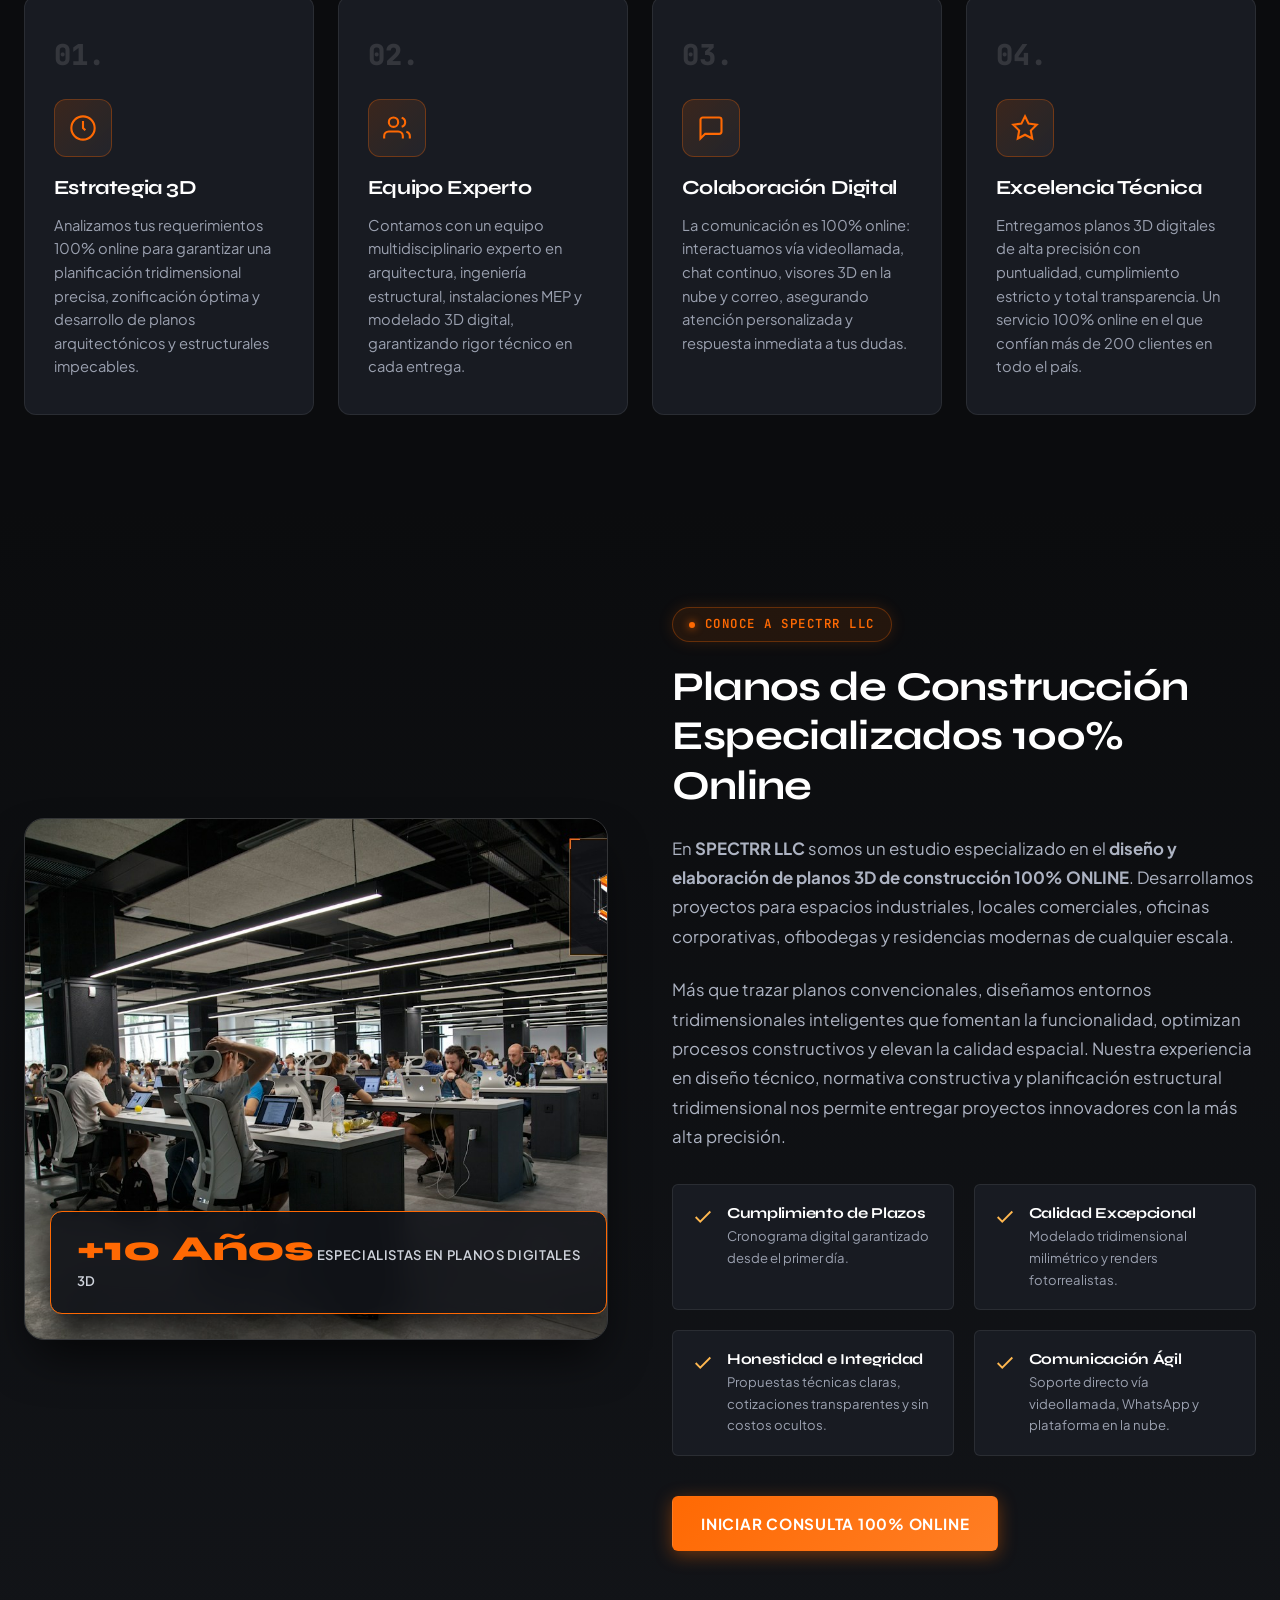
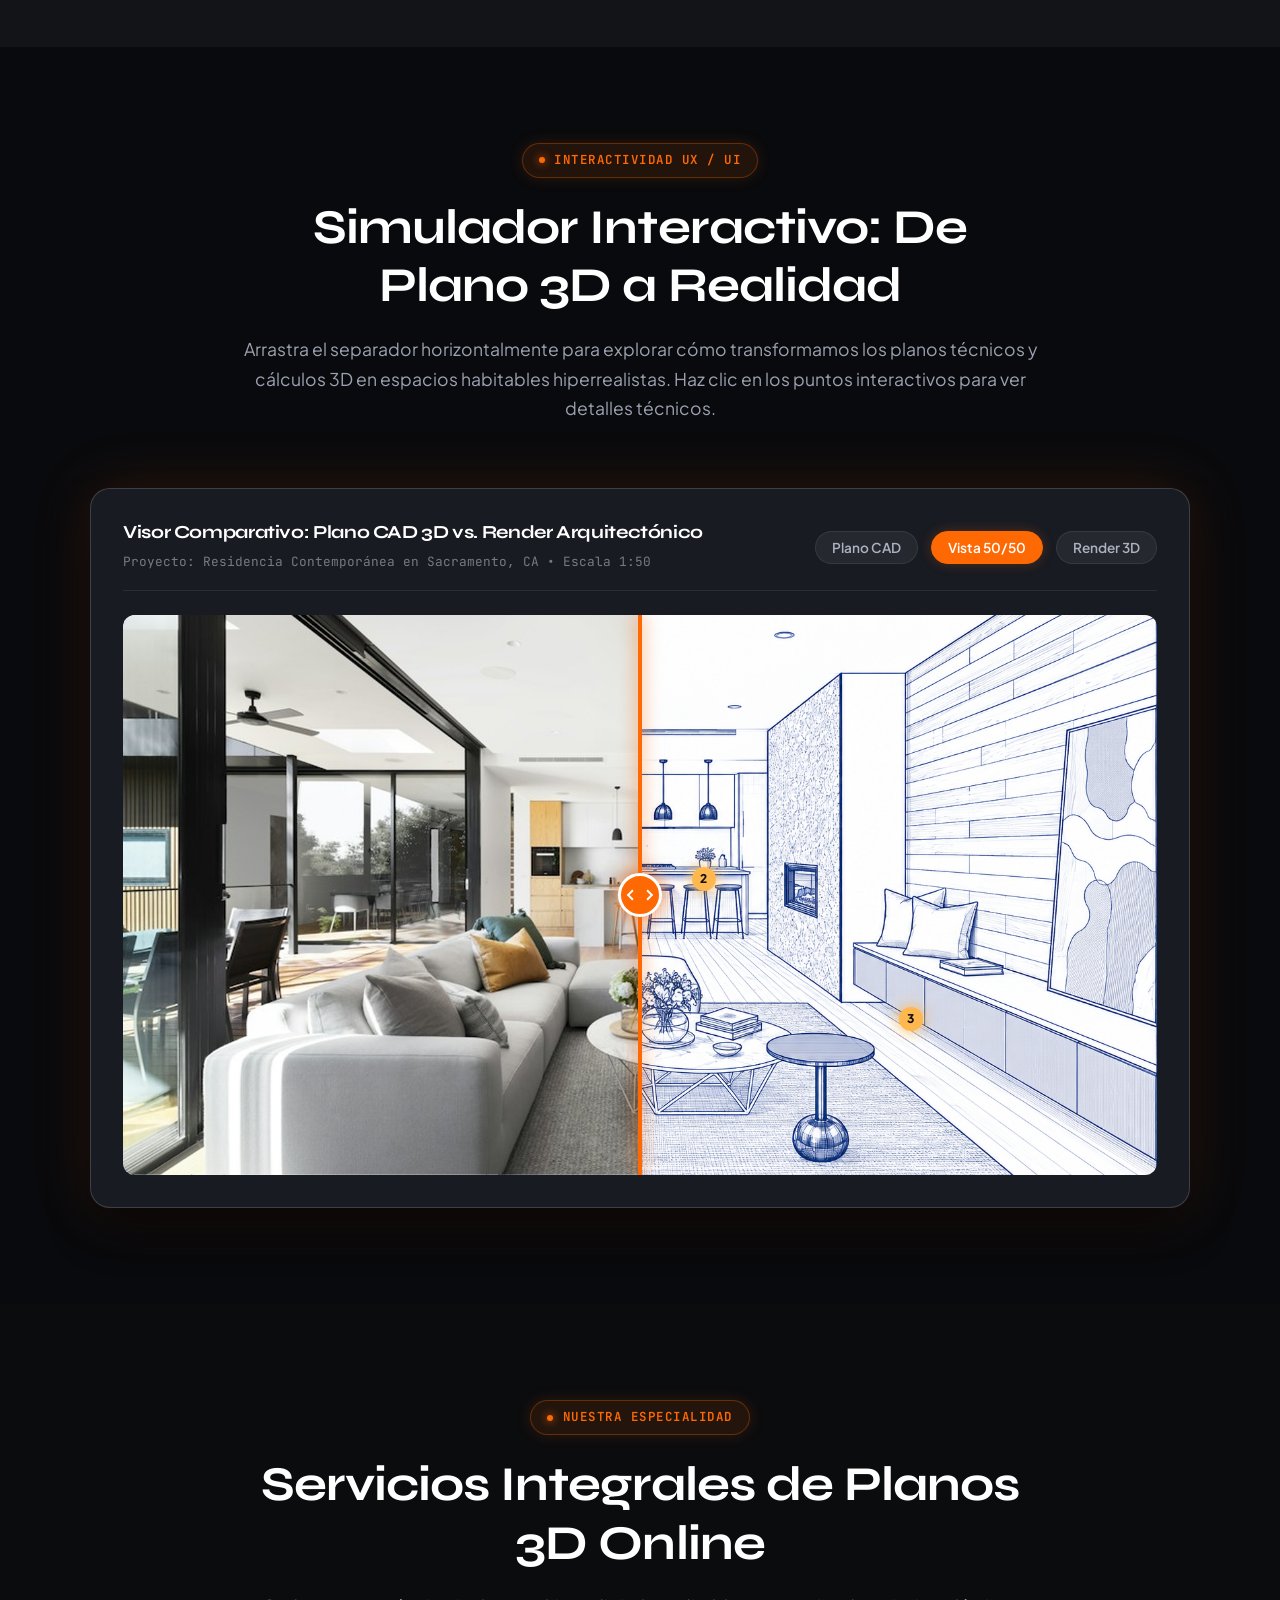
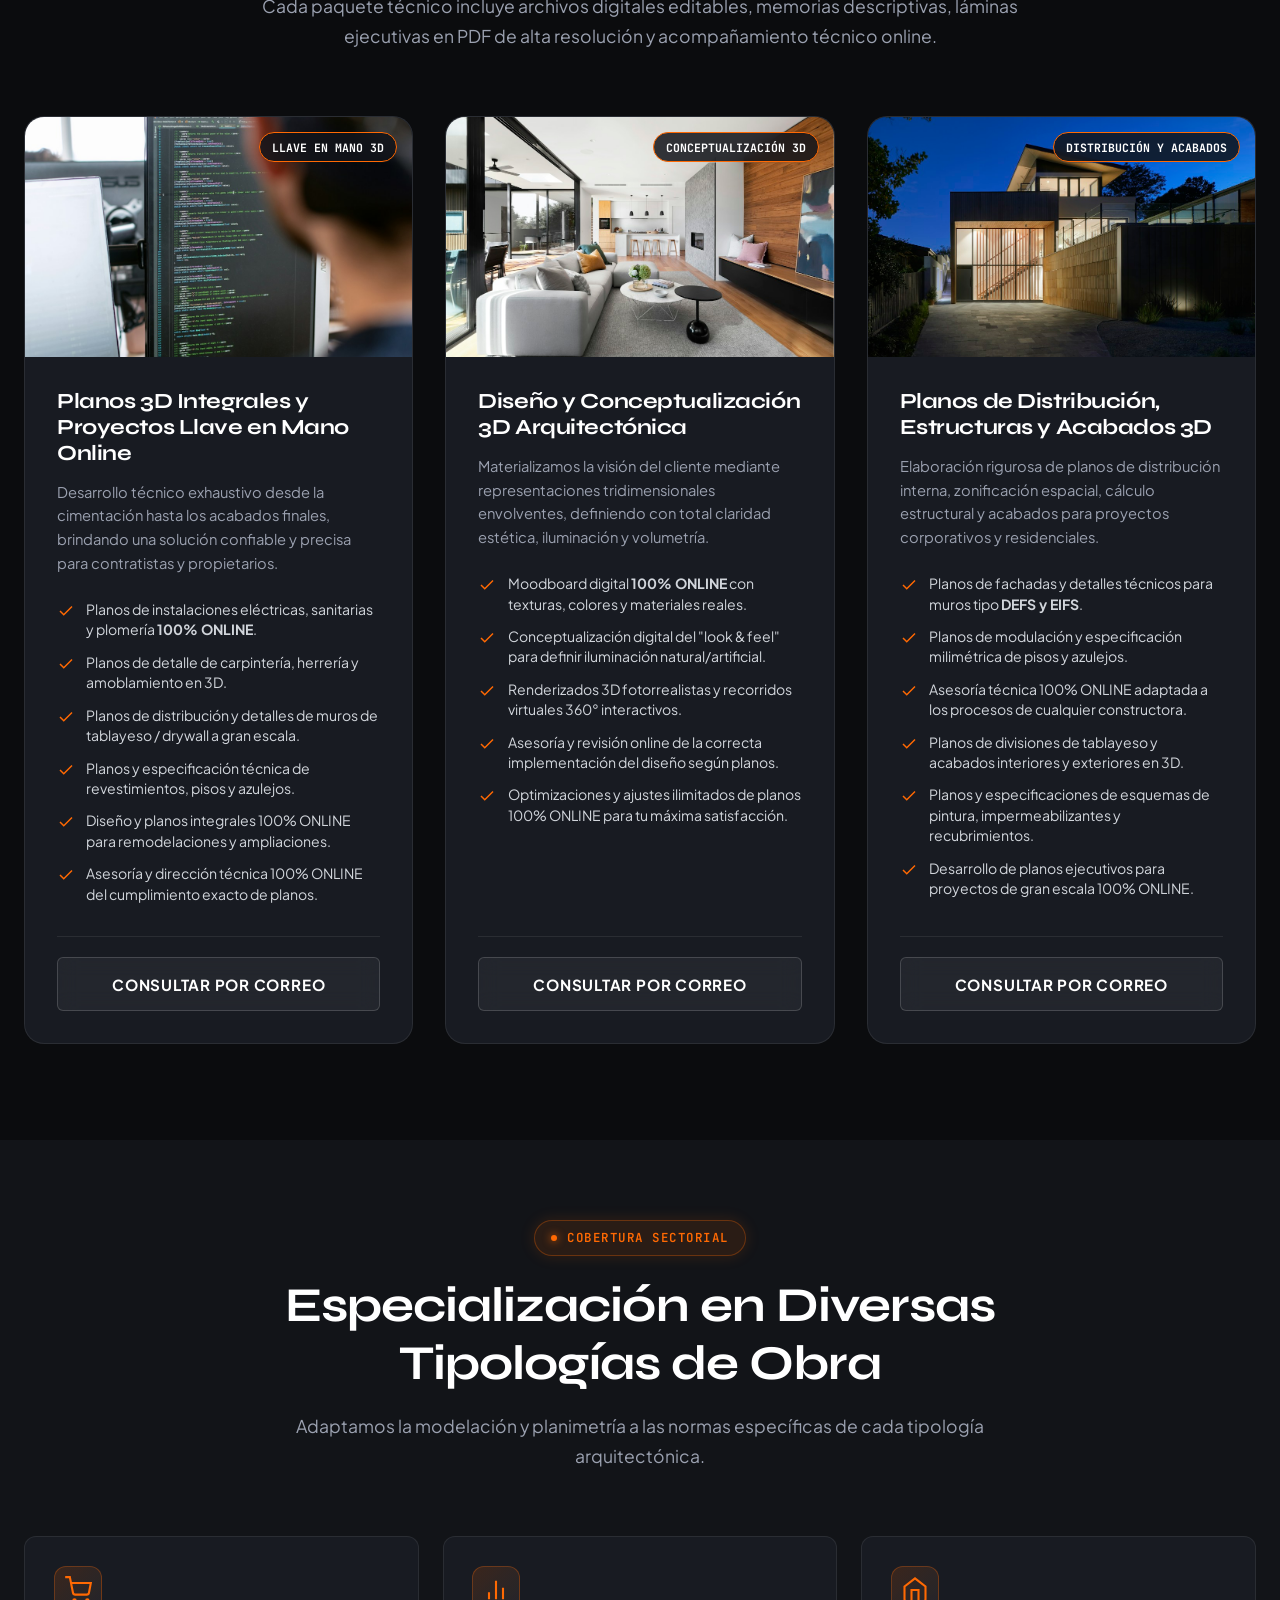
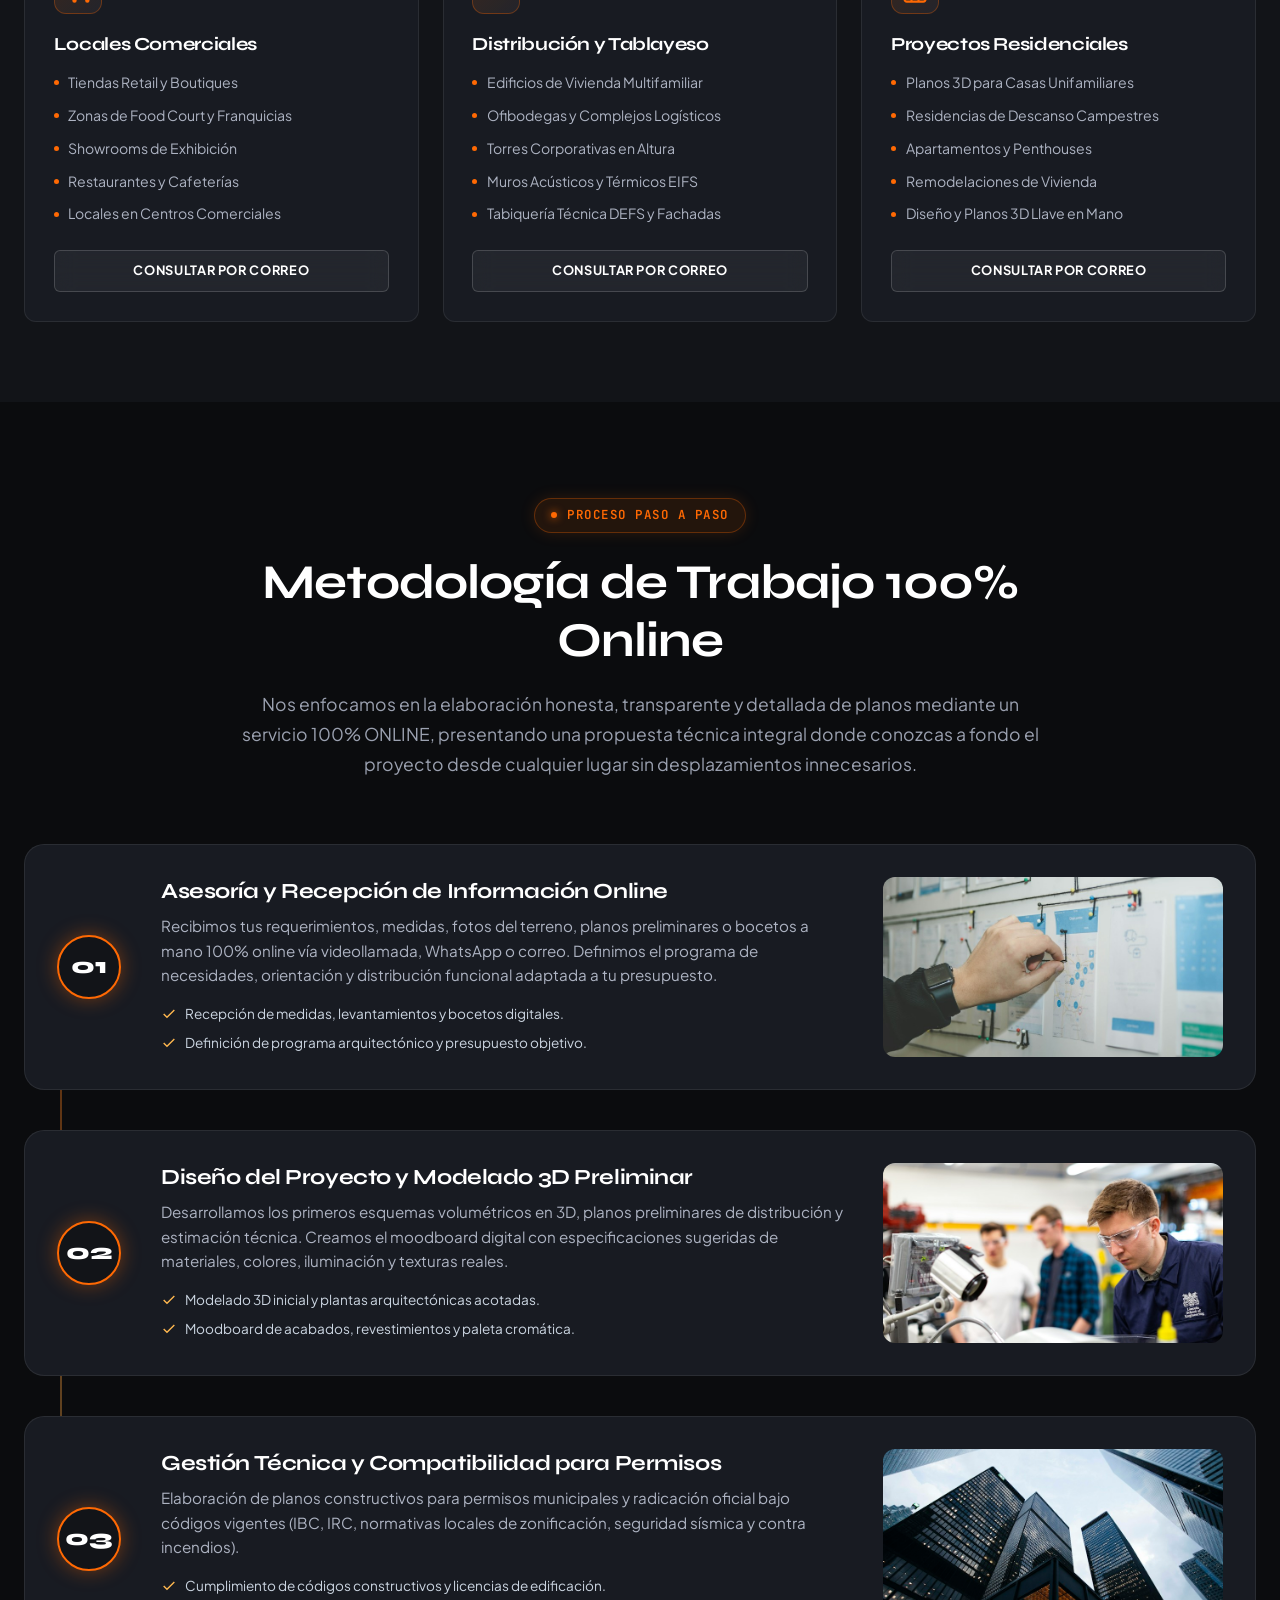
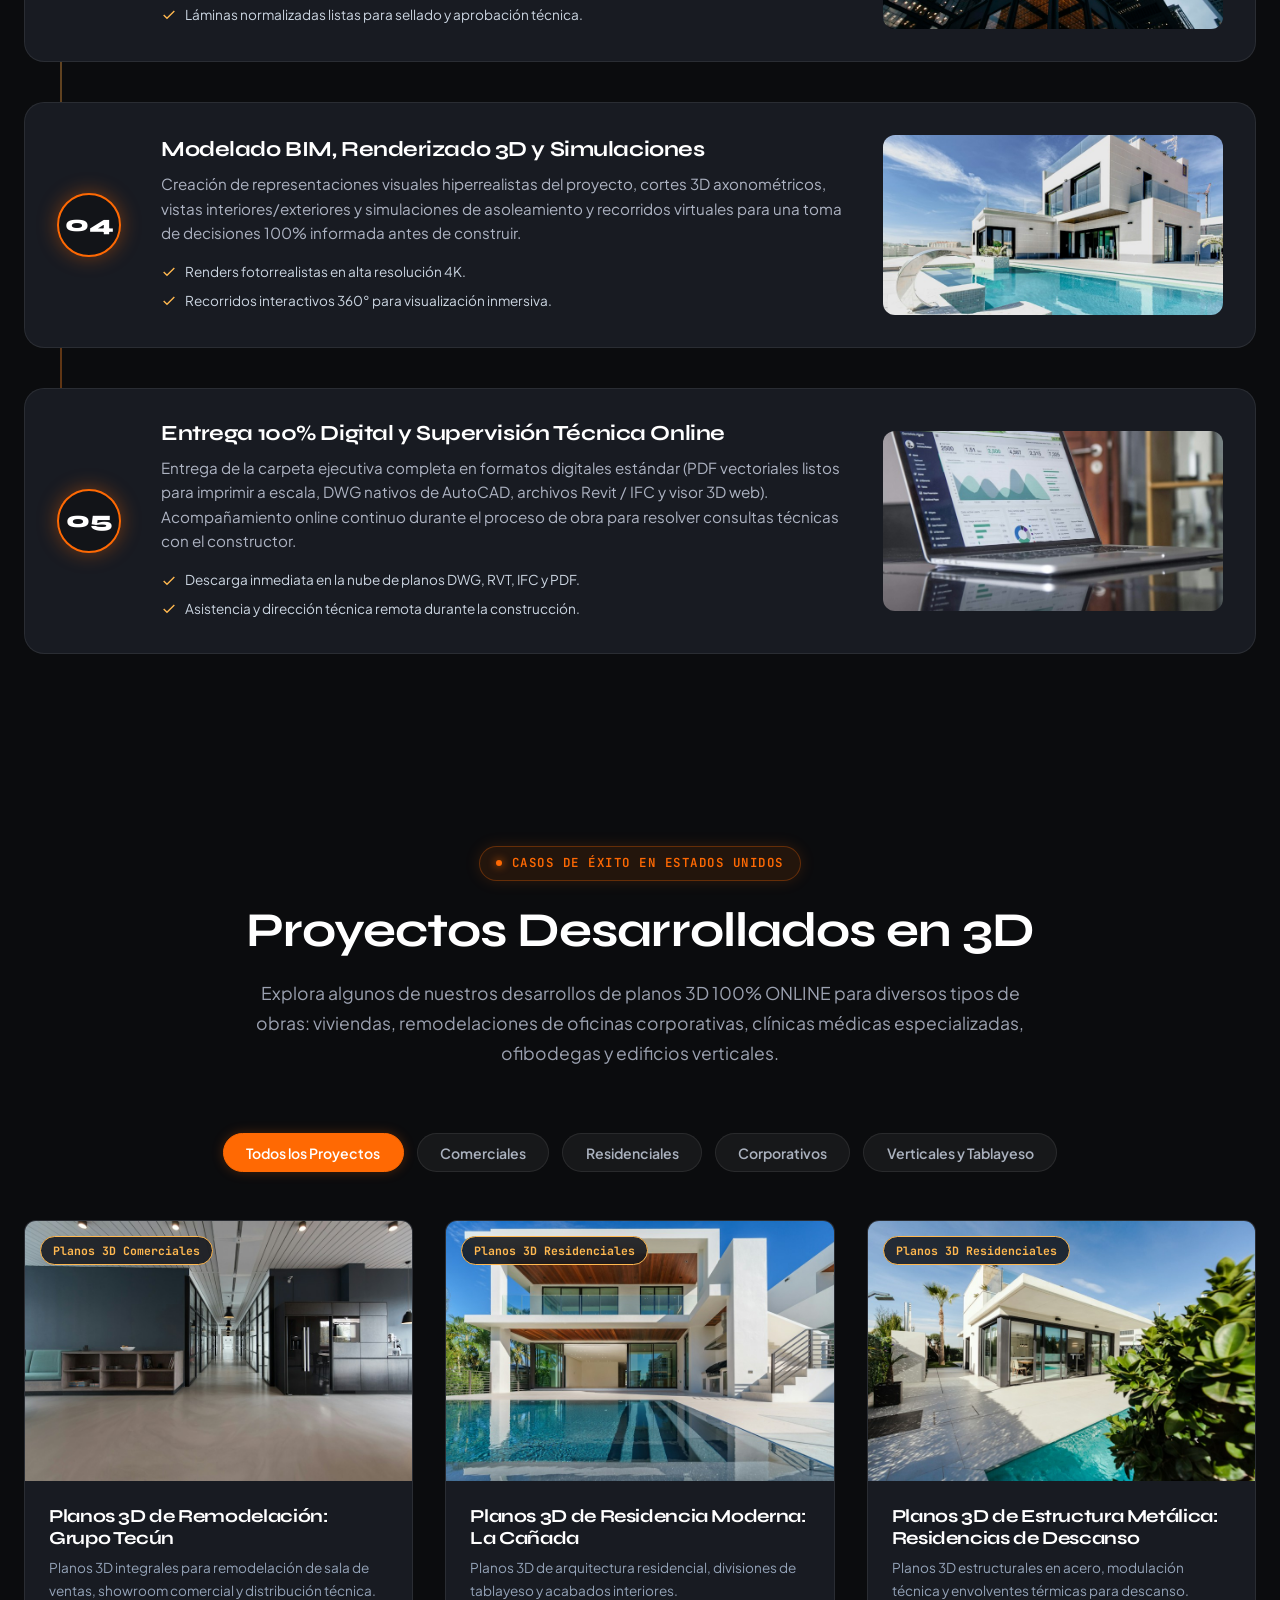
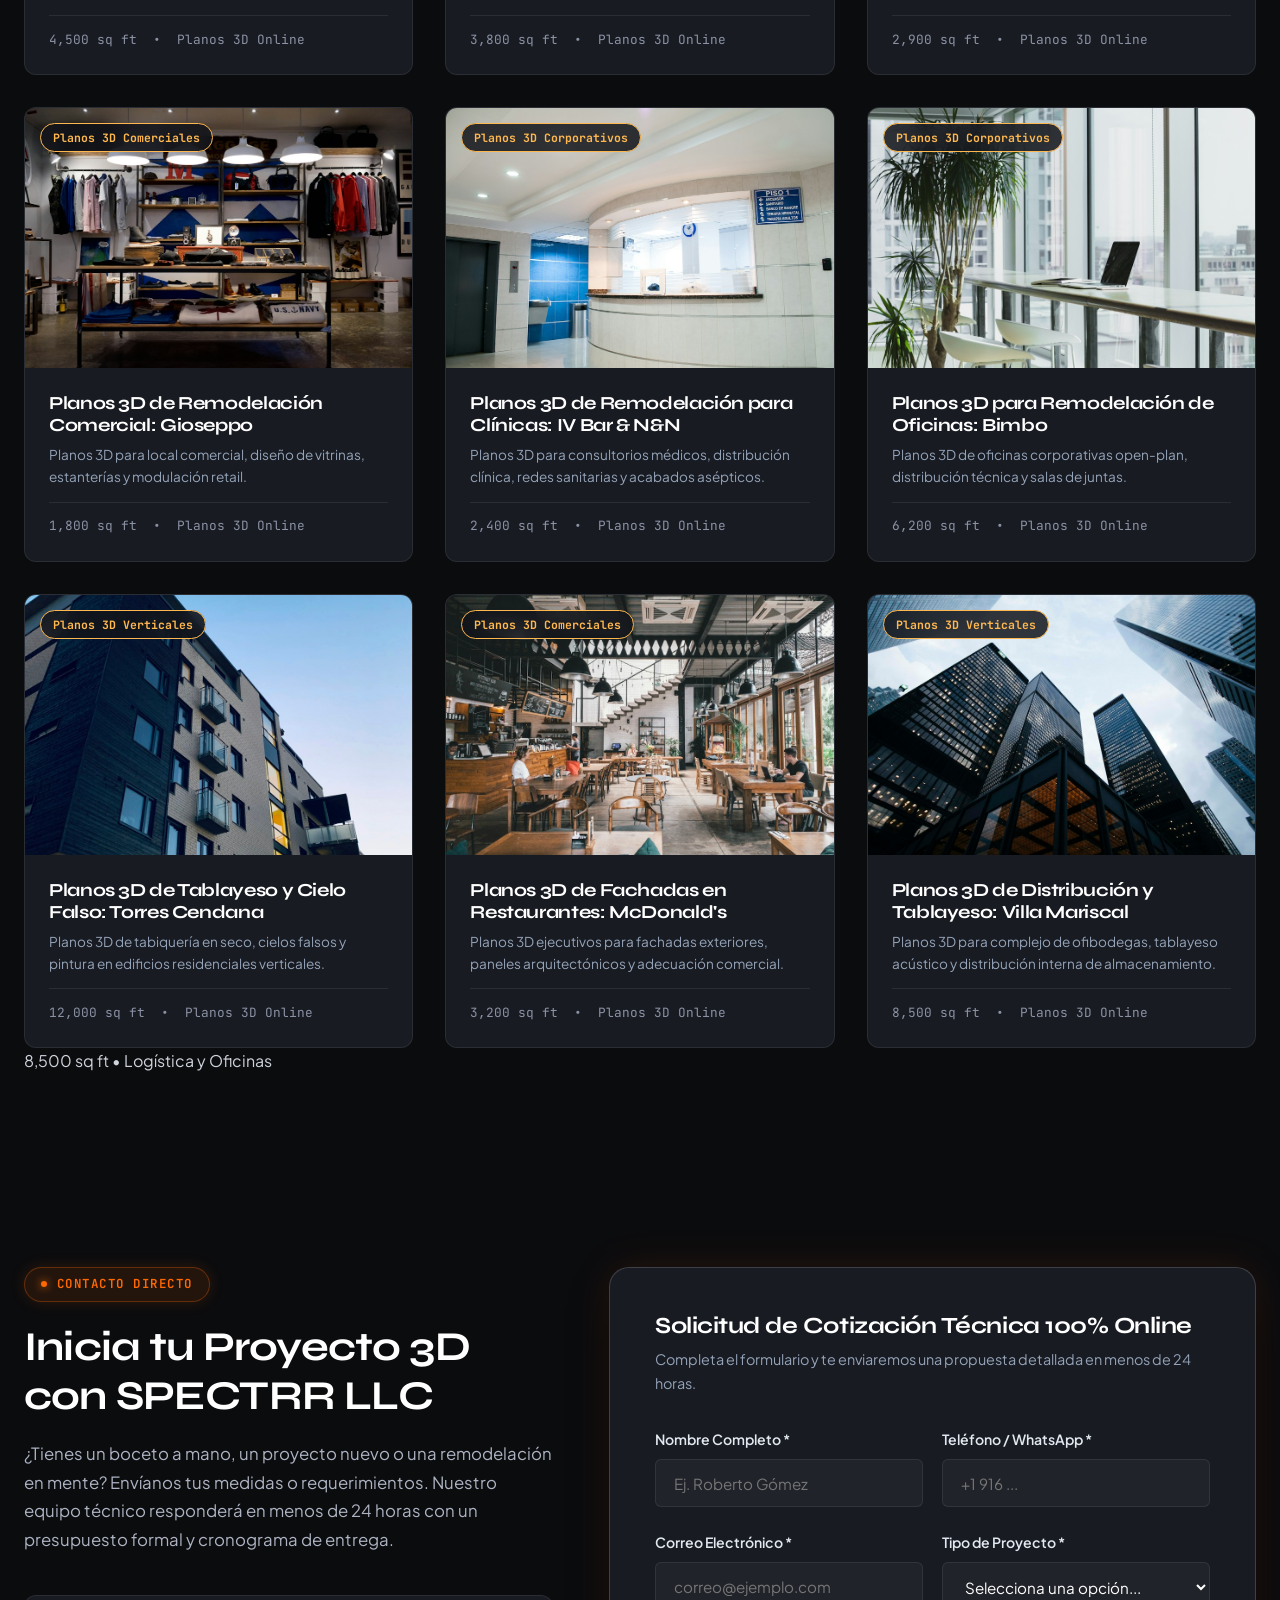
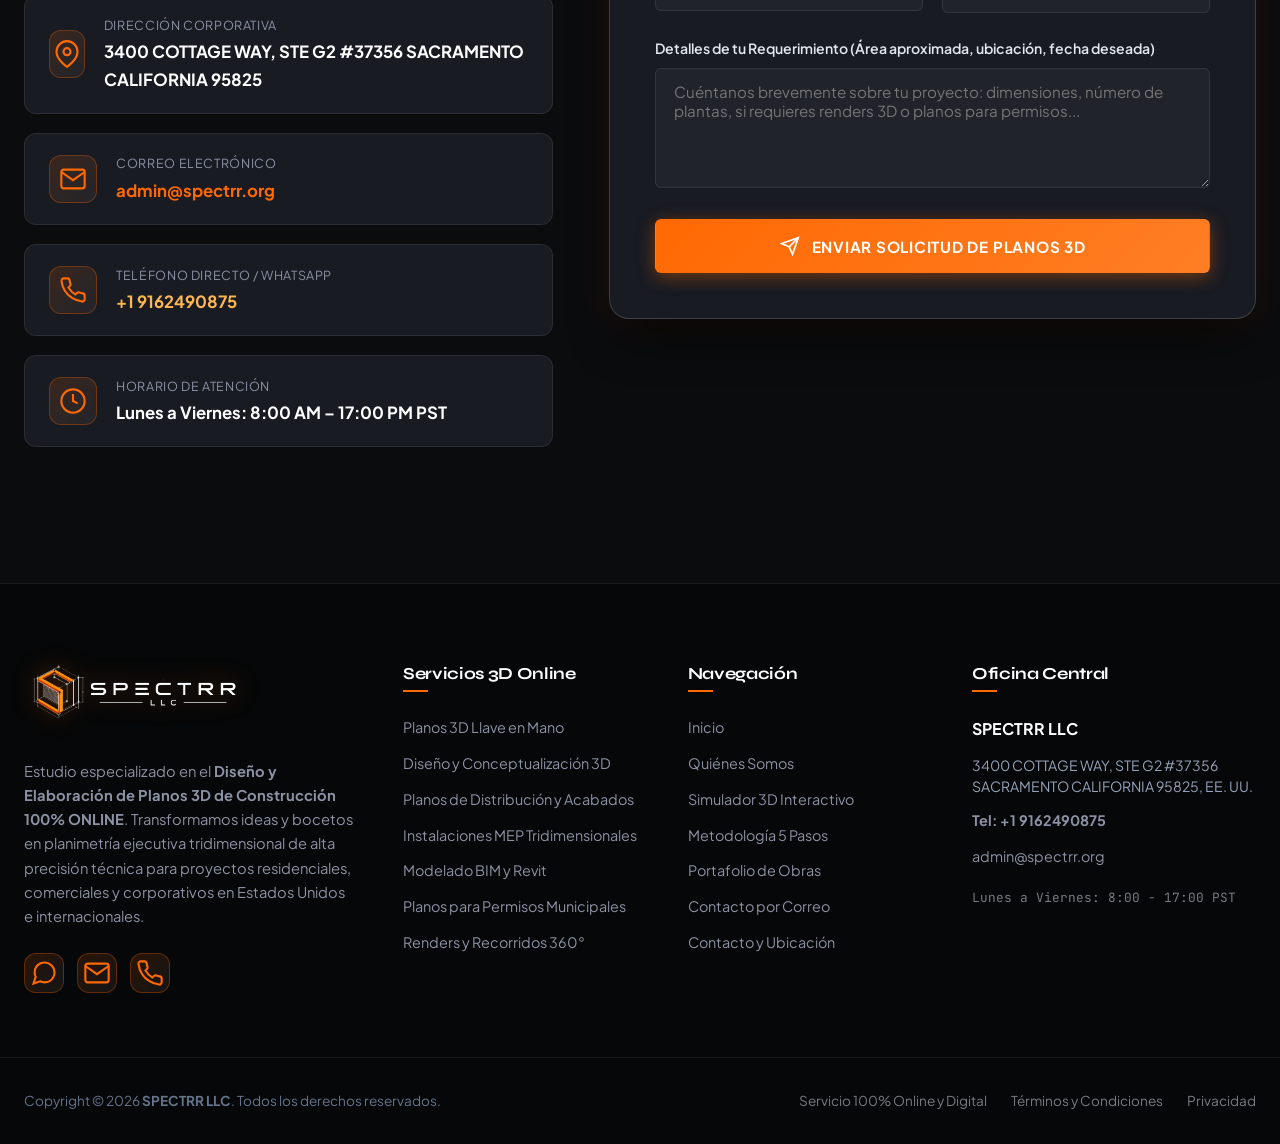
==== commit 1adf0e5f: "Eliminar seccion clientes y tarjeta oficinas corporativas en tipologias" ====
--- a/index.html
+++ b/index.html
@@ -565,23 +565,6 @@
           <div class="sector-card">
             <div class="sector-header">
               <span class="icon-box" style="width:48px;height:48px;">
-                <svg width="24" height="24" viewBox="0 0 24 24" fill="none" stroke="currentColor" stroke-width="2"><rect x="2" y="7" width="20" height="14" rx="2" ry="2"></rect><path d="M16 21V5a2 2 0 0 0-2-2h-4a2 2 0 0 0-2 2v16"></path></svg>
-              </span>
-            </div>
-            <h3>Oficinas Corporativas</h3>
-            <ul class="sector-list">
-              <li>Bancos e Instituciones Financieras</li>
-              <li>Sedes Corporativas y Oficinas Centrales</li>
-              <li>Call Centers y Centros de Operaciones</li>
-              <li>Colegios y Centros Educativos</li>
-              <li>Espacios de Coworking Modernos</li>
-            </ul>
-            <a href="mailto:admin@spectrr.org?subject=Consulta%20Planos%203D%20Oficinas%20Corporativas" class="btn btn-secondary" style="font-size:0.8rem;padding:0.6rem;">Consultar por Correo</a>
-          </div>
-
-          <div class="sector-card">
-            <div class="sector-header">
-              <span class="icon-box" style="width:48px;height:48px;">
                 <svg width="24" height="24" viewBox="0 0 24 24" fill="none" stroke="currentColor" stroke-width="2"><circle cx="9" cy="21" r="1"></circle><circle cx="20" cy="21" r="1"></circle><path d="M1 1h4l2.68 13.39a2 2 0 0 0 2 1.61h9.72a2 2 0 0 0 2-1.61L23 6H6"></path></svg>
               </span>
             </div>
@@ -937,28 +920,6 @@
               </div>
             </div>
           </div>
-        </div>
-      </div>
-    </section>
-
-    <!-- CLIENTES Y RESPALDO (TRUST BANNER) -->
-    <section class="clients-section">
-      <div class="container">
-        <div class="section-header" style="margin-bottom:2.5rem;">
-          <span class="section-tag">RESPALDO Y CONFIANZA</span>
-          <h2 class="section-title">Clientes que Han Confiado en Nosotros</h2>
-          <p class="section-subtitle">
-            Empresas multinacionales, franquicias líderes y desarrolladores inmobiliarios respaldan nuestro servicio 100% online.
-          </p>
-        </div>
-
-        <div class="clients-grid">
-          <div class="client-brand-card">BIMBO</div>
-          <div class="client-brand-card">GRUPO TECÚN</div>
-          <div class="client-brand-card">MCDONALD'S</div>
-          <div class="client-brand-card">GIOSEPPO</div>
-          <div class="client-brand-card">IV BAR</div>
-          <div class="client-brand-card">CENDANA</div>
         </div>
       </div>
     </section>
--- a/assets/css/styles.css
+++ b/assets/css/styles.css
@@ -1250,7 +1250,7 @@
 
 .sectors-grid {
   display: grid;
-  grid-template-columns: repeat(4, 1fr);
+  grid-template-columns: repeat(3, 1fr);
   gap: 1.5rem;
 }
 
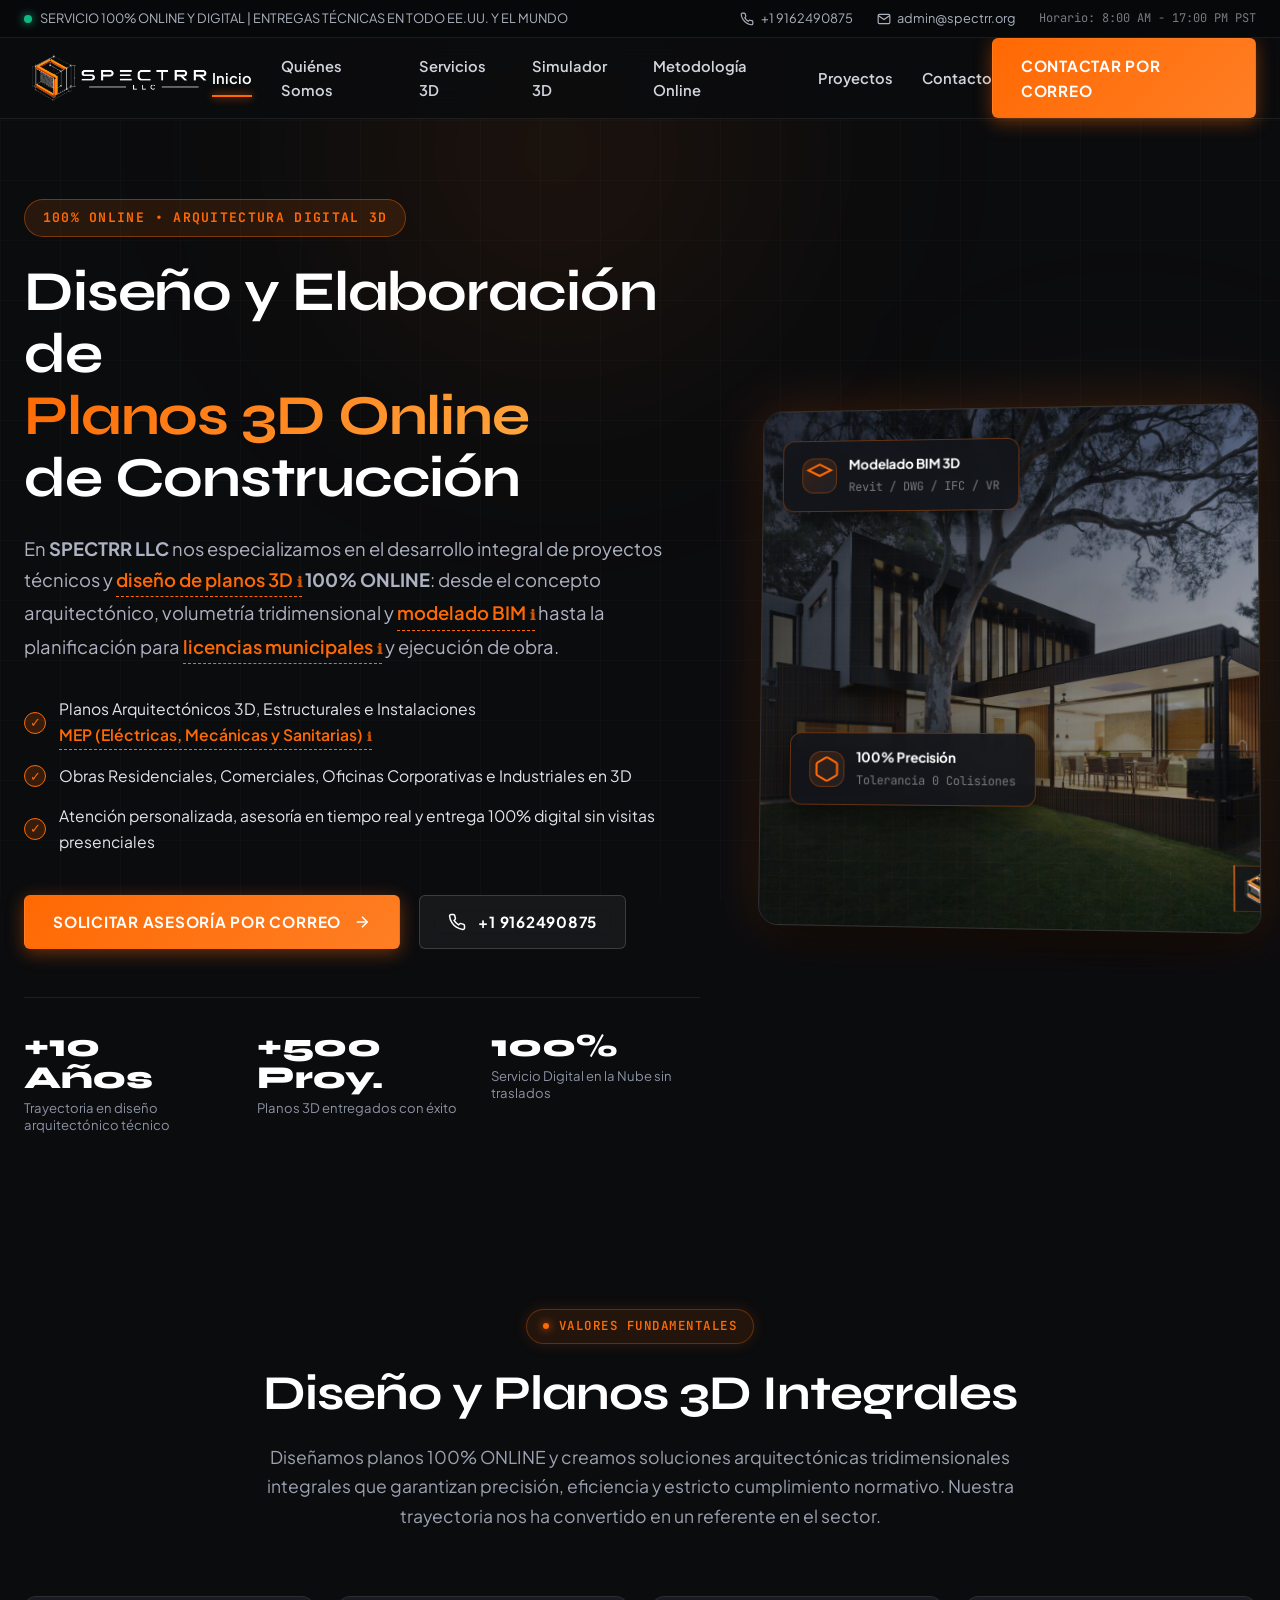
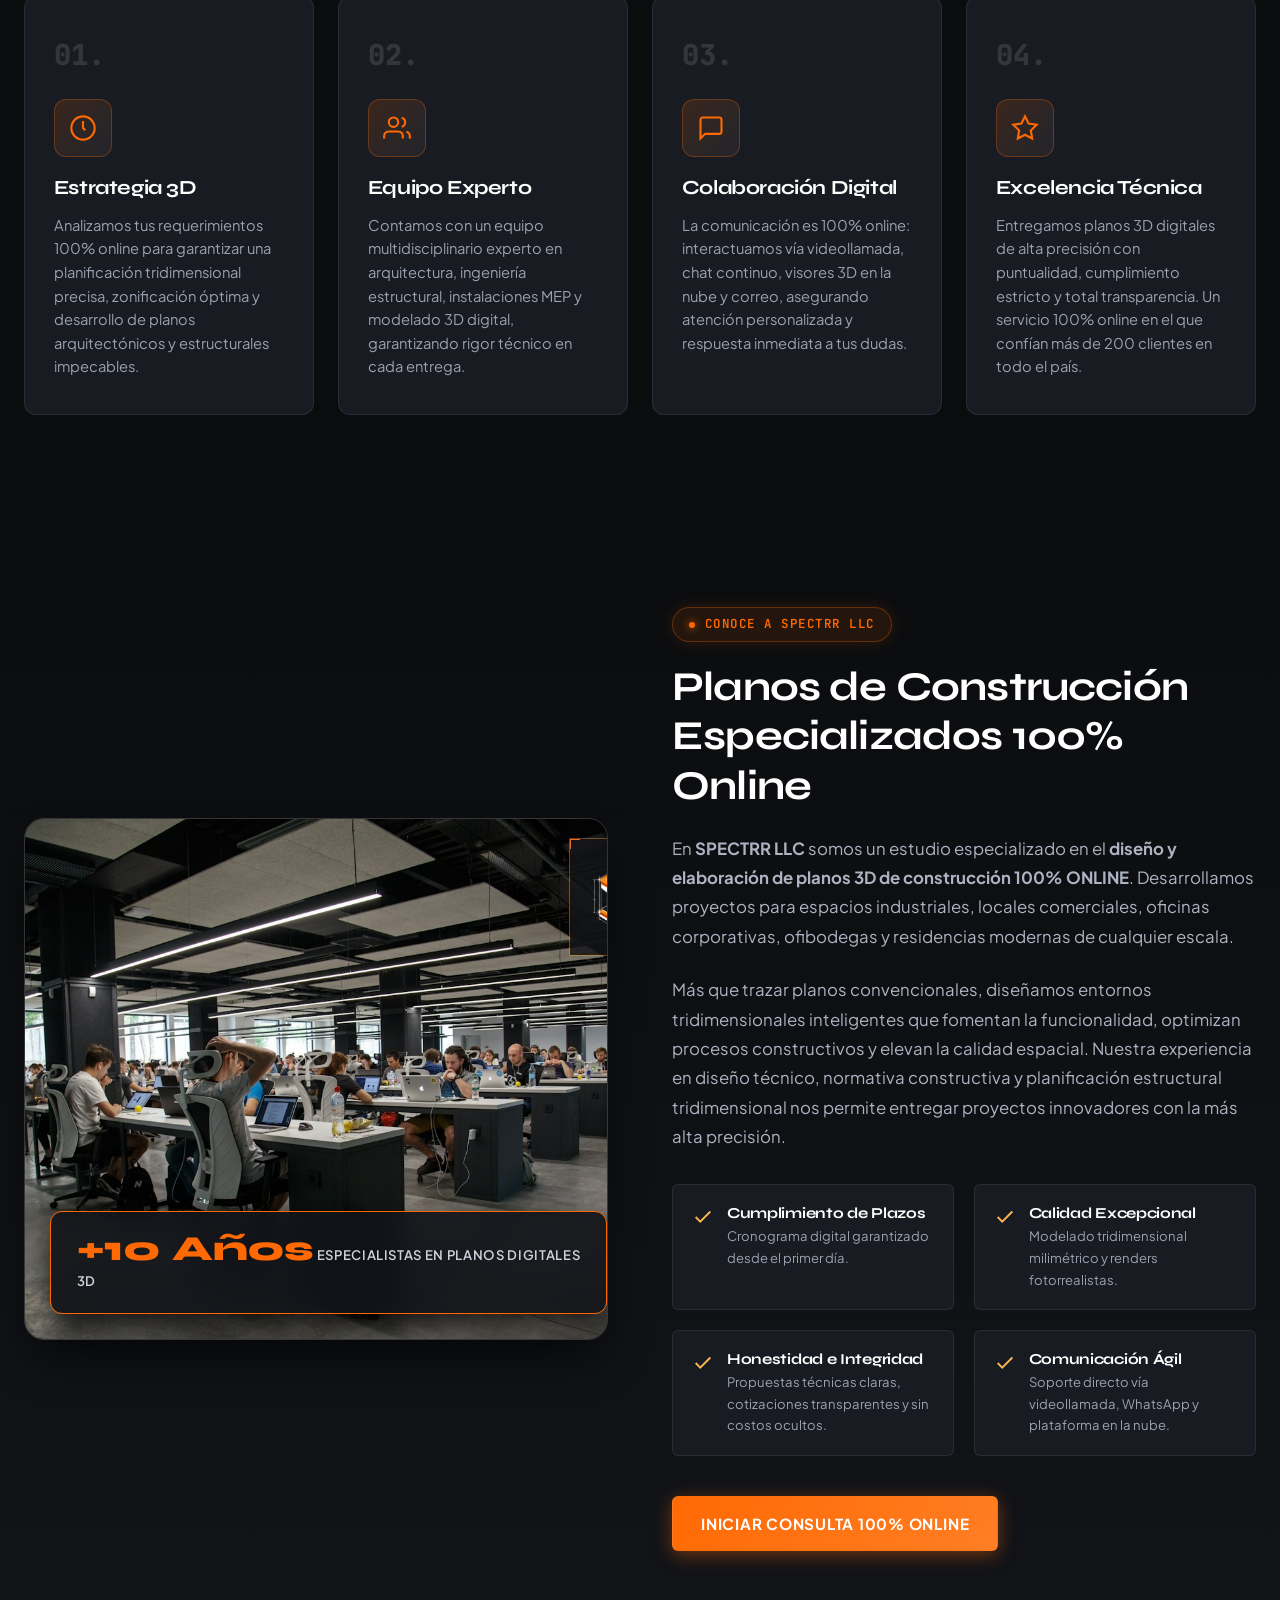
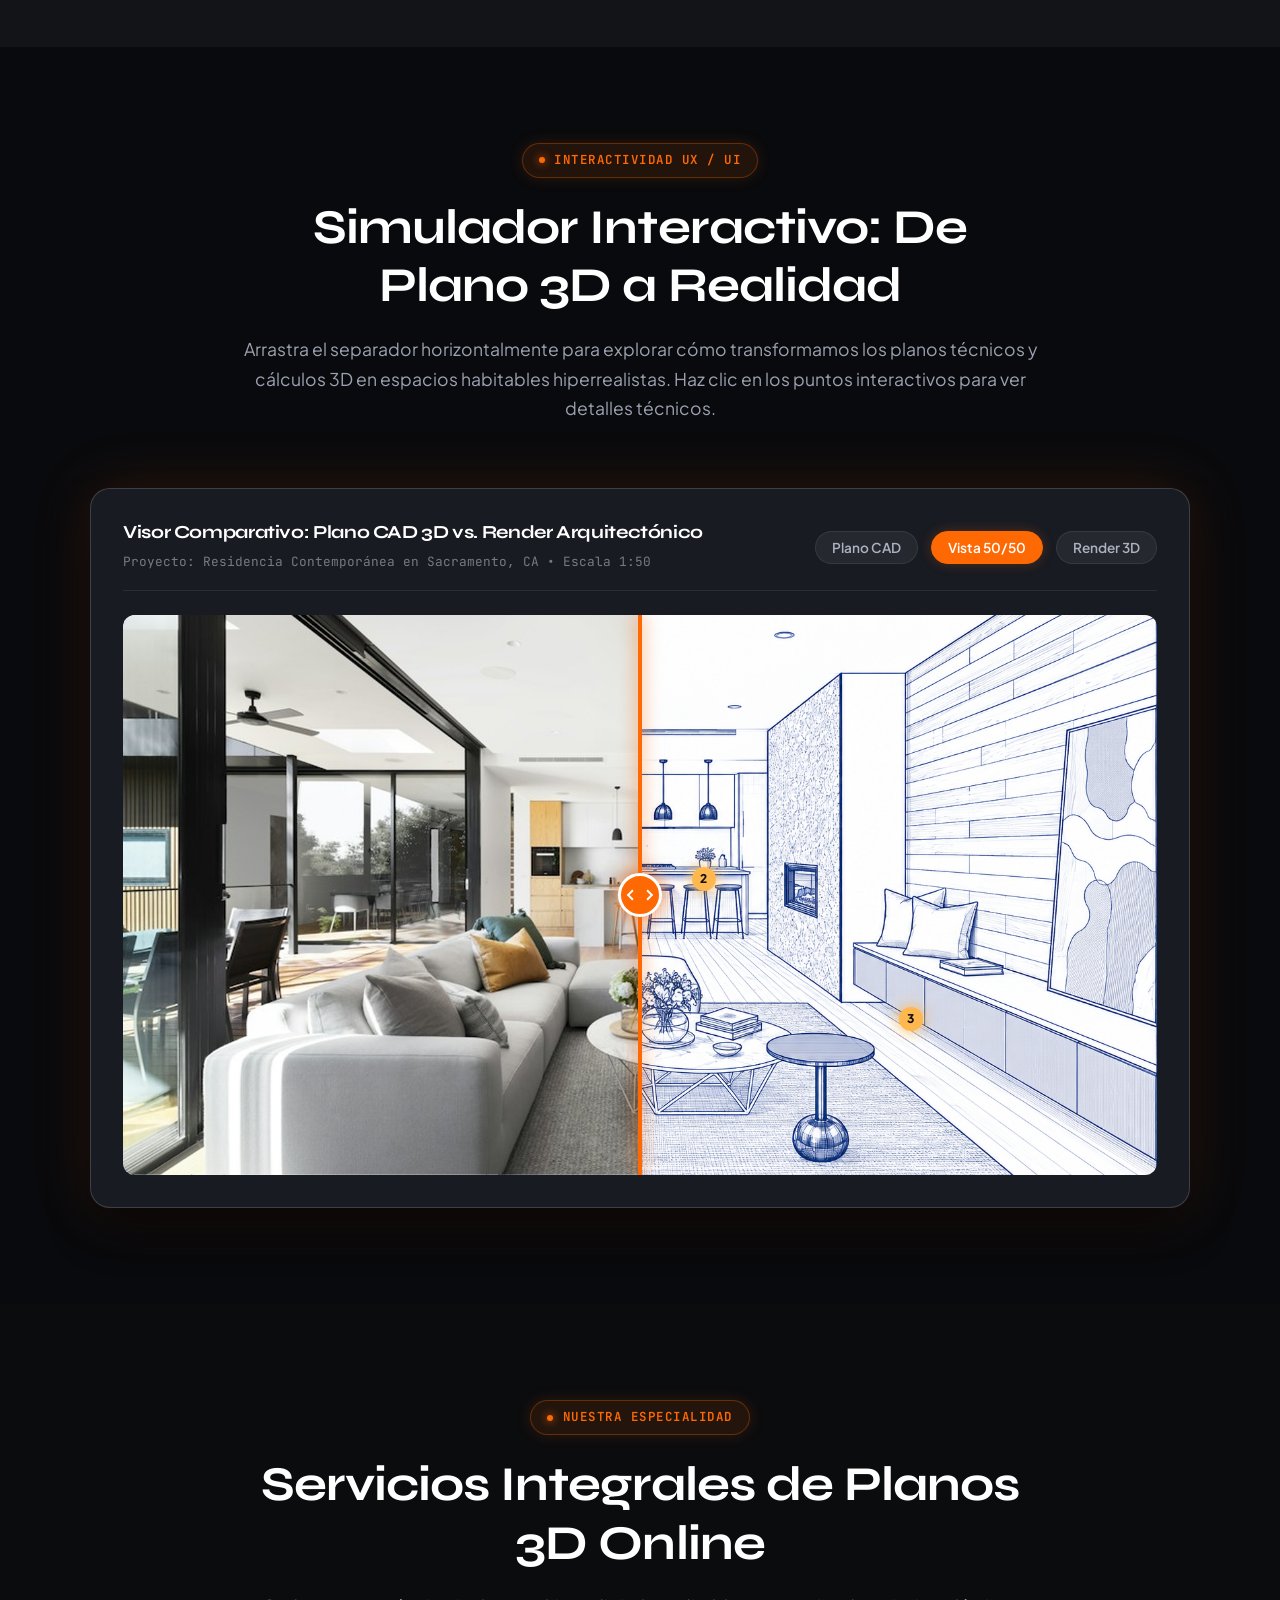
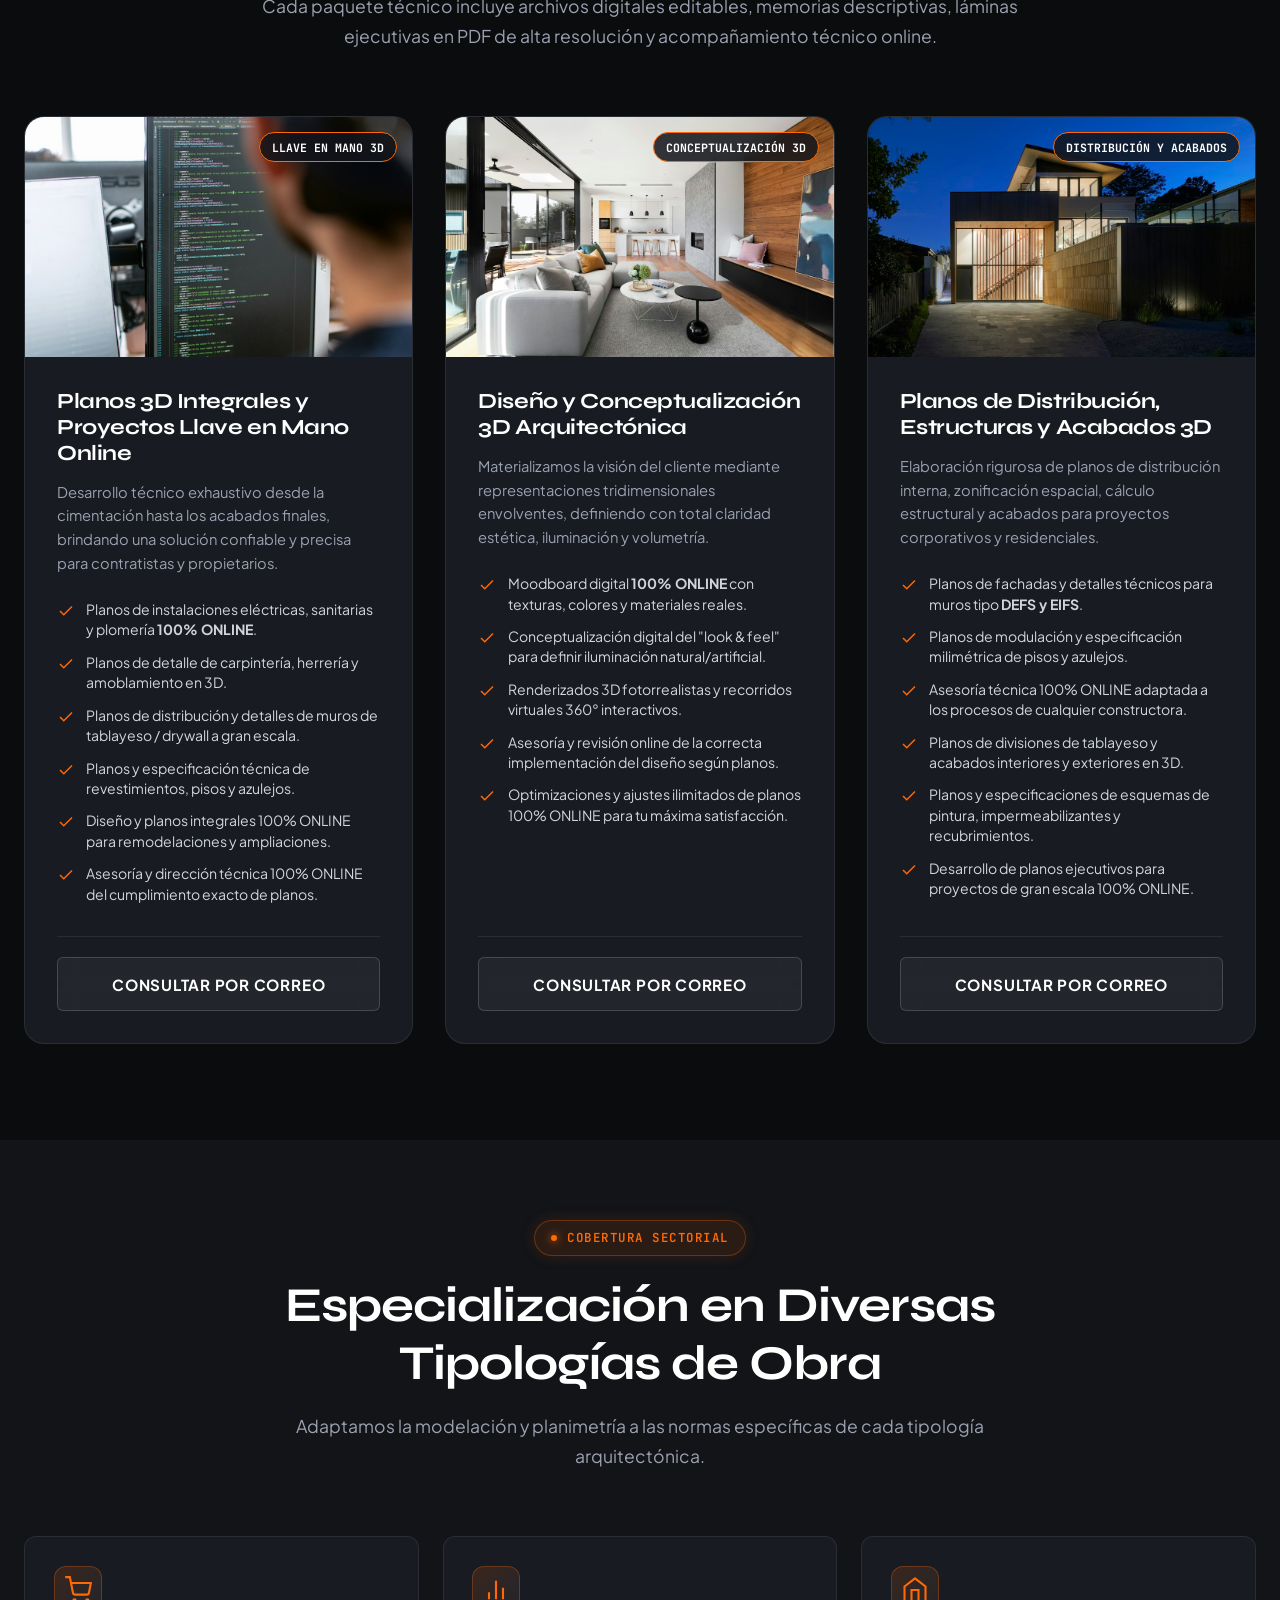
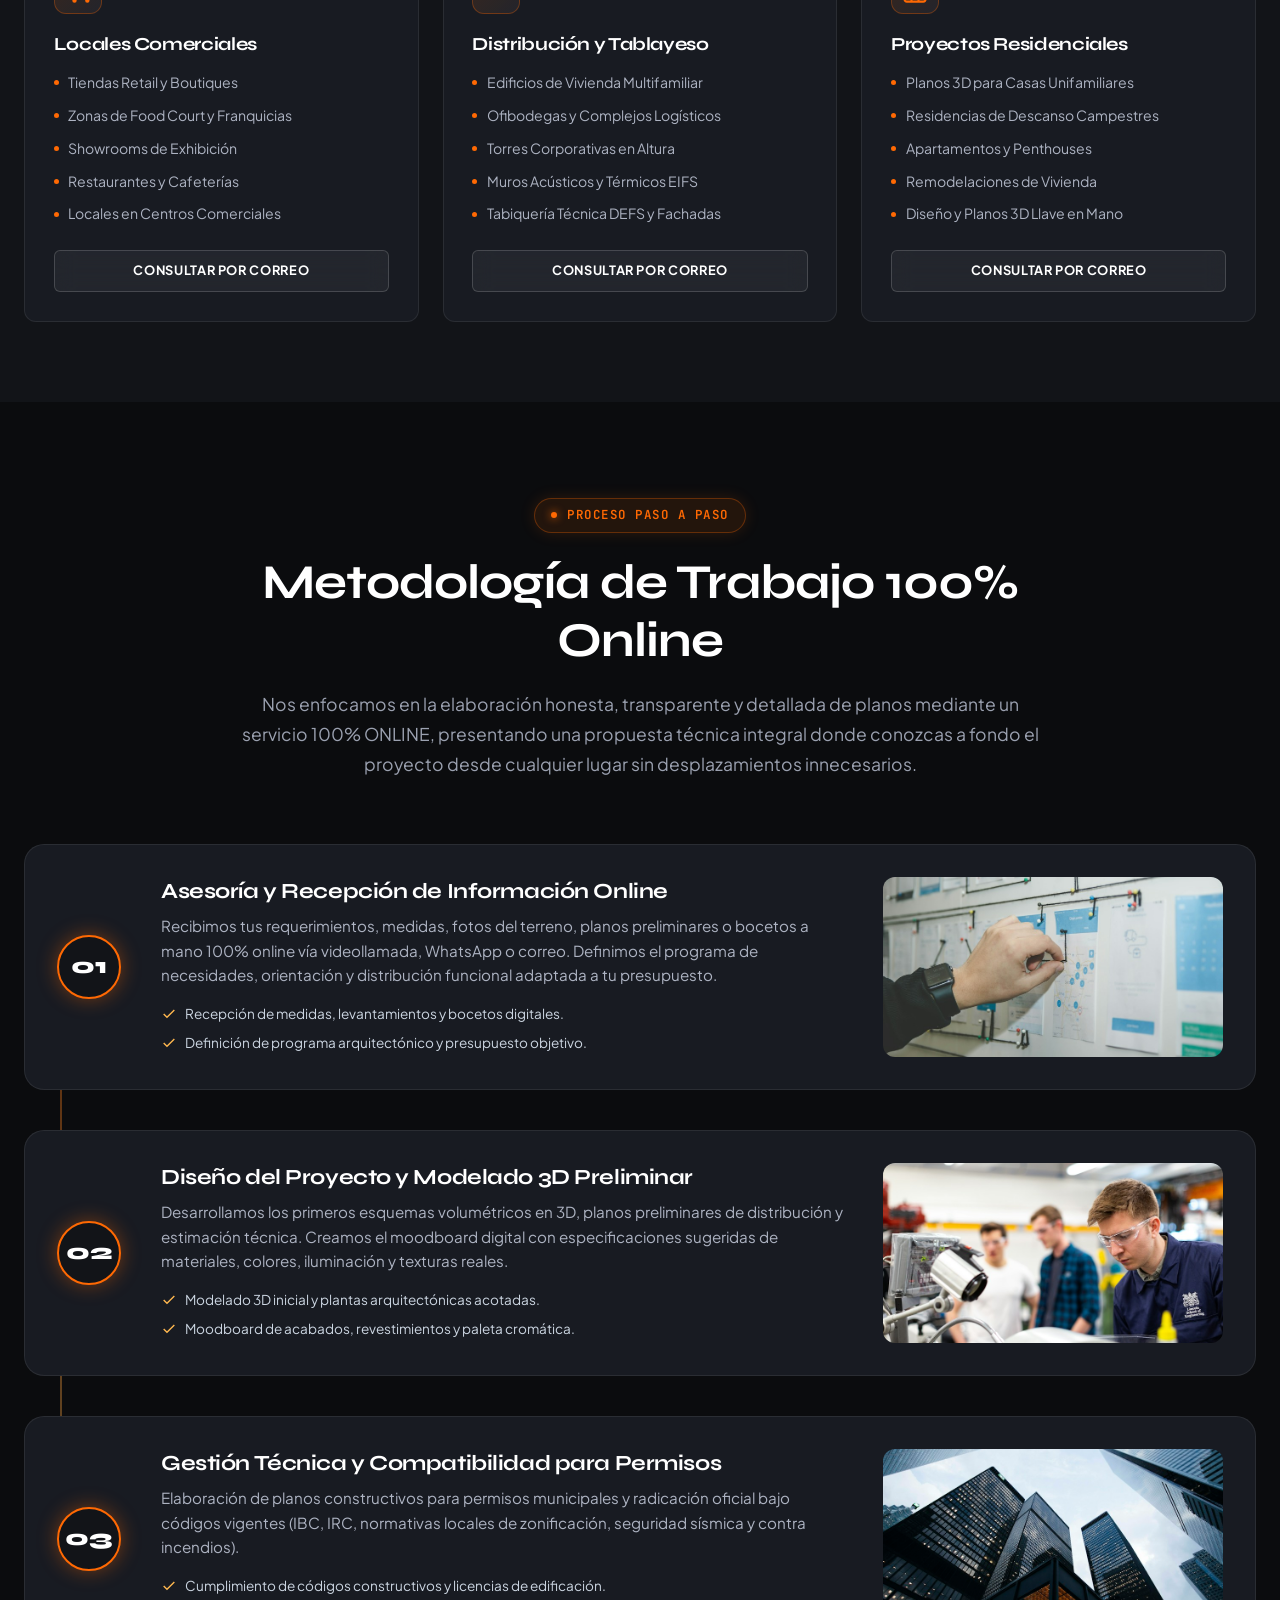
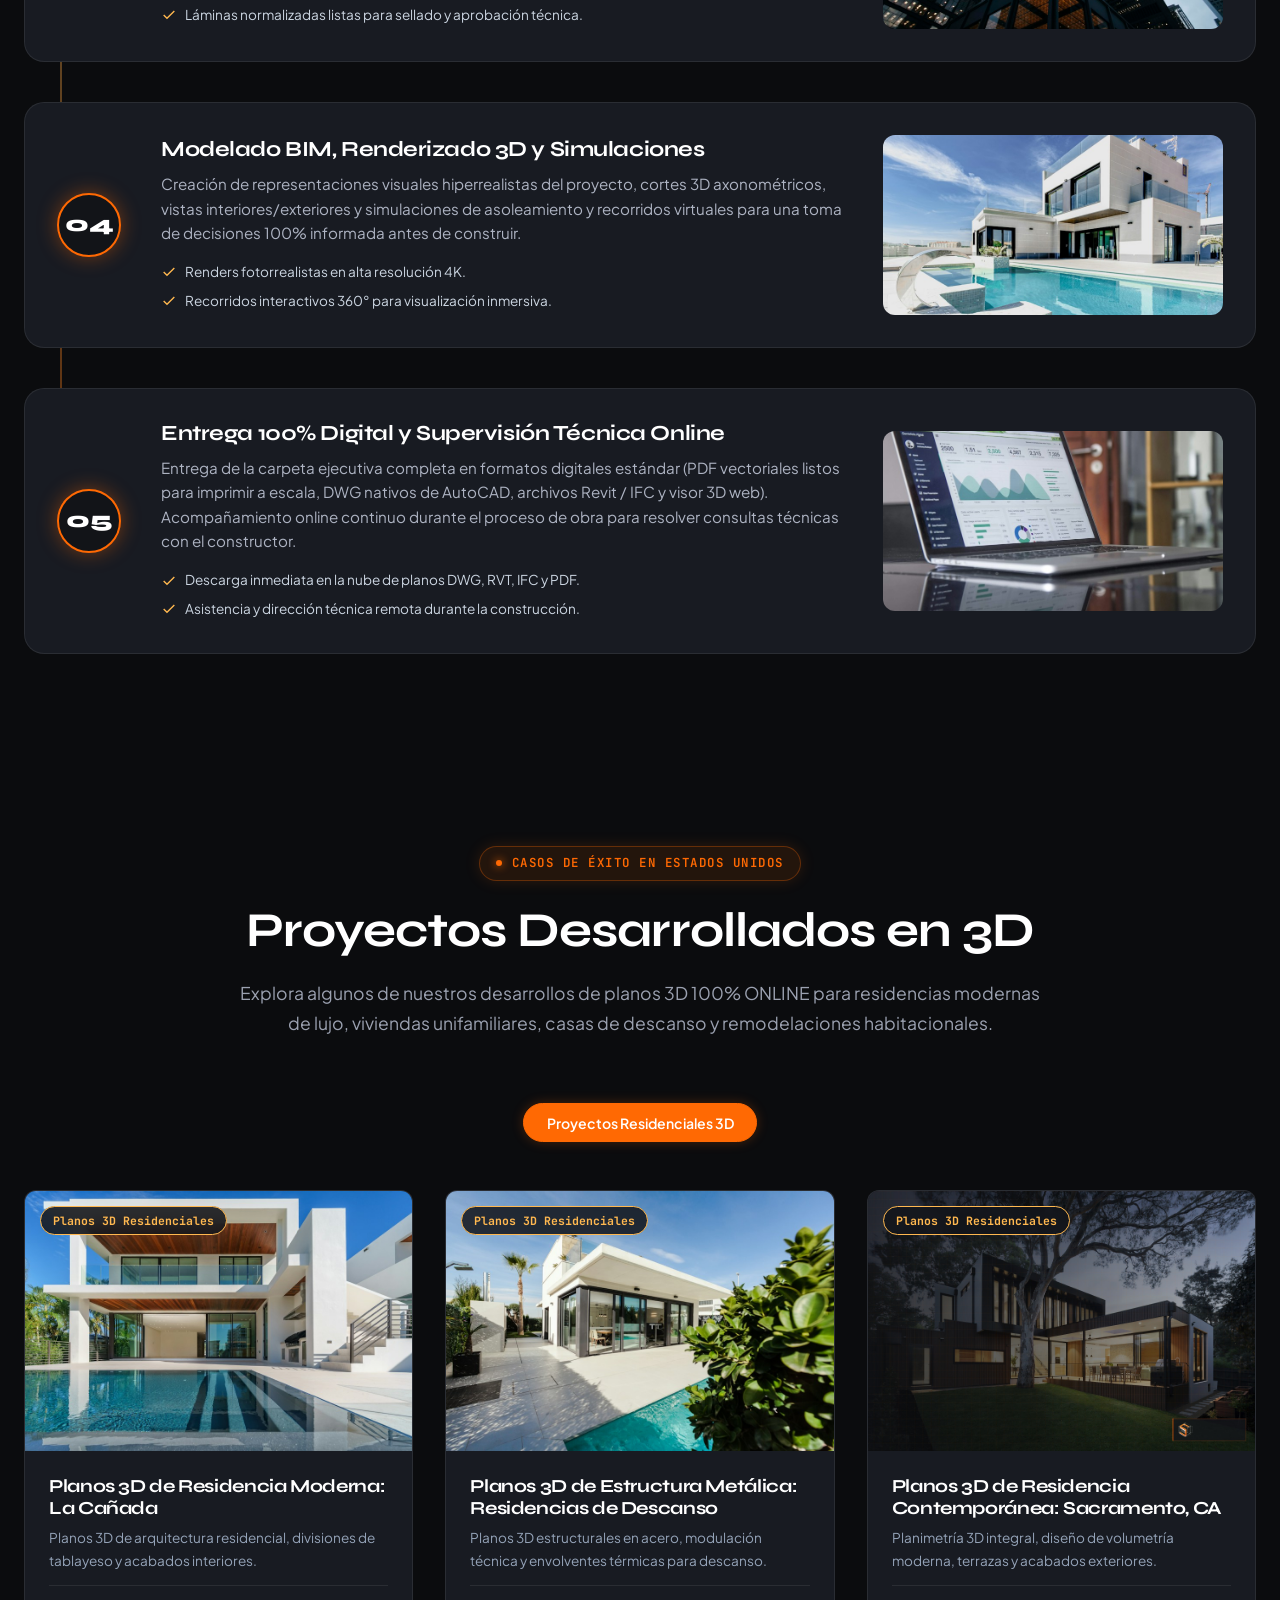
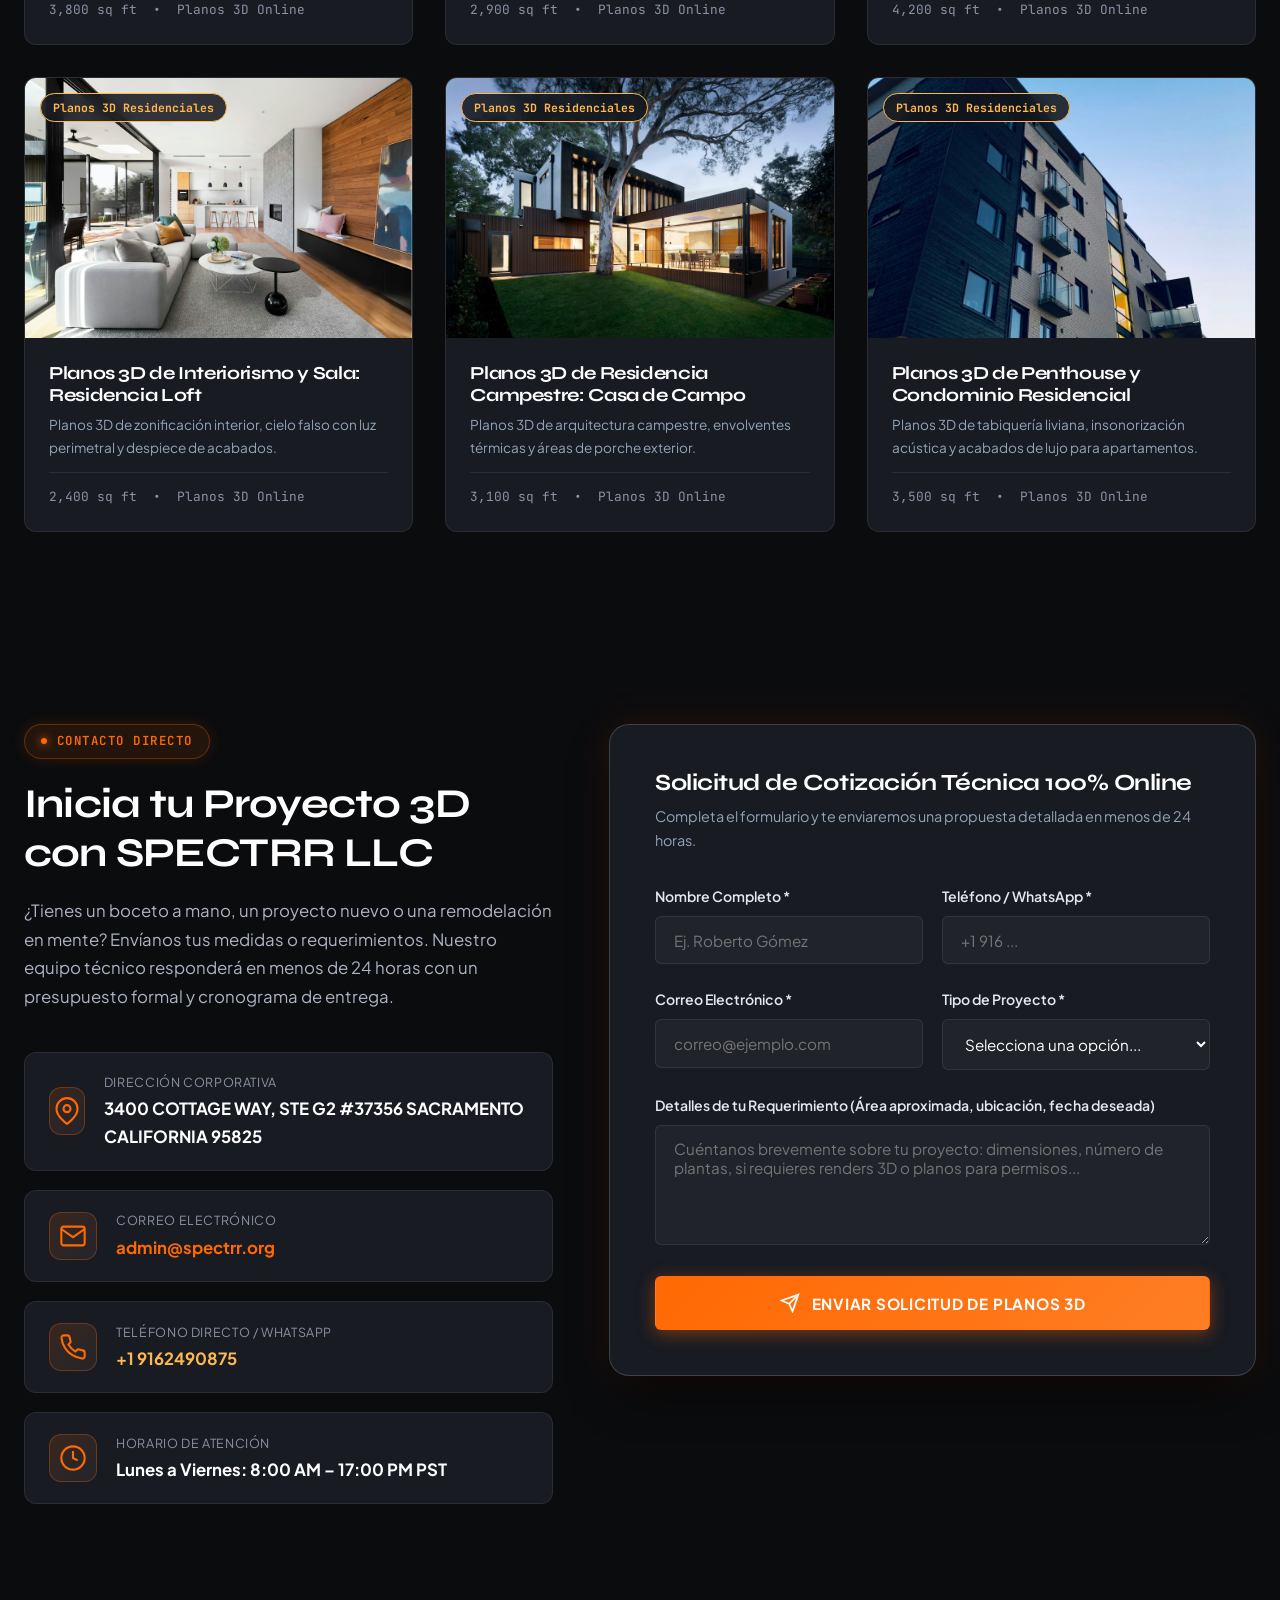
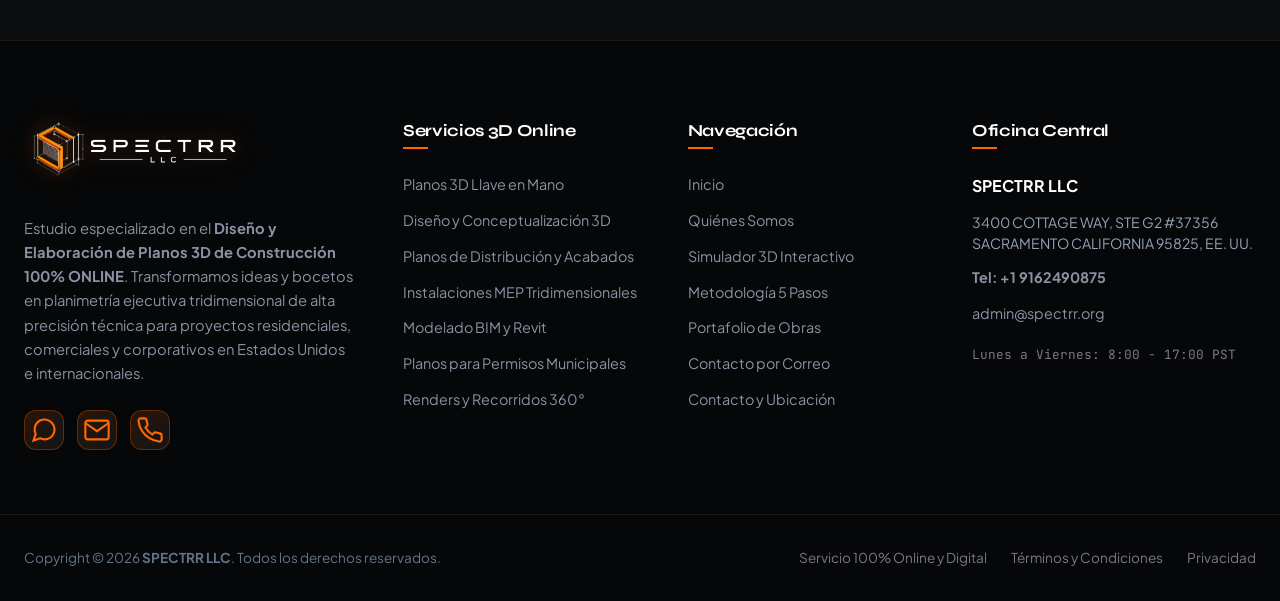
==== commit 17fdaae2: "Dejar solo proyectos residenciales y eliminar categorias comercial, corporativo y vertical" ====
--- a/index.html
+++ b/index.html
@@ -748,37 +748,16 @@
           <span class="section-tag">CASOS DE ÉXITO EN ESTADOS UNIDOS</span>
           <h2 class="section-title">Proyectos Desarrollados en 3D</h2>
           <p class="section-subtitle">
-            Explora algunos de nuestros desarrollos de planos 3D 100% ONLINE para diversos tipos de obras: viviendas, remodelaciones de oficinas corporativas, clínicas médicas especializadas, ofibodegas y edificios verticales.
+            Explora algunos de nuestros desarrollos de planos 3D 100% ONLINE para residencias modernas de lujo, viviendas unifamiliares, casas de descanso y remodelaciones habitacionales.
           </p>
         </div>
 
         <div class="portfolio-filters">
-          <button type="button" class="port-filter-btn active" data-filter="all">Todos los Proyectos</button>
-          <button type="button" class="port-filter-btn" data-filter="comercial">Comerciales</button>
-          <button type="button" class="port-filter-btn" data-filter="residencial">Residenciales</button>
-          <button type="button" class="port-filter-btn" data-filter="corporativo">Corporativos</button>
-          <button type="button" class="port-filter-btn" data-filter="vertical">Verticales y Tablayeso</button>
+          <button type="button" class="port-filter-btn active" data-filter="all">Proyectos Residenciales 3D</button>
         </div>
 
         <div class="portfolio-grid">
-          <!-- PROYECTO 1: TECUN -->
-          <div class="portfolio-card" data-category="comercial" data-desc="Planos 3D de remodelación técnica y diseño arquitectónico para sala de ventas automotriz y comercial. Incluyó zonificación 3D de exhibición, cálculo de flujos y especificación de recubrimientos de alto tránsito." data-specs="Área: 4,500 sq ft • Software: AutoCAD 3D + Revit • Tiempo: 12 días • Planos 3D Online">
-            <div class="portfolio-img-box">
-              <img src="assets/img/port-tecun.jpg" alt="Planos 3D Remodelación sala de ventas Grupo Tecún">
-              <span class="portfolio-category-tag">Planos 3D Comerciales</span>
-            </div>
-            <div class="portfolio-info">
-              <h3 class="portfolio-title">Planos 3D de Remodelación: Grupo Tecún</h3>
-              <p class="portfolio-desc" style="font-size:0.85rem;color:#94a3b8;">Planos 3D integrales para remodelación de sala de ventas, showroom comercial y distribución técnica.</p>
-              <div class="portfolio-specs">
-                <span>4,500 sq ft</span>
-                <span>•</span>
-                <span>Planos 3D Online</span>
-              </div>
-            </div>
-          </div>
-
-          <!-- PROYECTO 2: LA CAÑADA -->
+          <!-- PROYECTO 1: LA CAÑADA -->
           <div class="portfolio-card" data-category="residencial" data-desc="Planos 3D arquitectónicos y despieces técnicos de tablayeso para residencia de lujo contemporánea. Modulación de muros secos, cielos falsos con iluminación indirecta y acabados de primera categoría." data-specs="Área: 3,800 sq ft • Software: Revit BIM + 3ds Max • Tiempo: 14 días • Planos 3D Online">
             <div class="portfolio-img-box">
               <img src="assets/img/port-canada.jpg" alt="Planos 3D Tablayeso residencial La Cañada">
@@ -795,7 +774,7 @@
             </div>
           </div>
 
-          <!-- PROYECTO 3: RESIDENCIAS DE DESCANSO -->
+          <!-- PROYECTO 2: RESIDENCIAS DE DESCANSO -->
           <div class="portfolio-card" data-category="residencial" data-desc="Planos 3D estructurales metálicos y diseño arquitectónico 3D para residencia de descanso contemporánea con amplios ventanales y voladizos." data-specs="Área: 2,900 sq ft • Software: AutoCAD 3D + Tekla • Tiempo: 10 días • Planos 3D Online">
             <div class="portfolio-img-box">
               <img src="assets/img/port-descanso.jpg" alt="Planos 3D Estructura metálica residencias de descanso">
@@ -812,32 +791,32 @@
             </div>
           </div>
 
-          <!-- PROYECTO 4: GIOSEPPO -->
-          <div class="portfolio-card" data-category="comercial" data-desc="Planos 3D de diseño y distribución para tienda retail de calzado y moda. Modulación tridimensional de estanterías, vitrinas, iluminación puntual LED y especificación de pisos." data-specs="Área: 1,800 sq ft • Software: Revit BIM • Tiempo: 8 días • Planos 3D Online">
+          <!-- PROYECTO 3: RESIDENCIA SACRAMENTO -->
+          <div class="portfolio-card" data-category="residencial" data-desc="Planos 3D integrales para residencia unifamiliar moderna de dos niveles en Sacramento, CA. Diseño de fachada contemporánea, terrazas y piscina integrada." data-specs="Área: 4,200 sq ft • Software: Revit BIM + AutoCAD • Tiempo: 15 días • Planos 3D Online">
             <div class="portfolio-img-box">
-              <img src="assets/img/port-gioseppo.jpg" alt="Planos 3D Local comercial Gioseppo">
-              <span class="portfolio-category-tag">Planos 3D Comerciales</span>
+              <img src="assets/img/hero-branded.jpg" alt="Planos 3D Residencia Contemporánea Sacramento">
+              <span class="portfolio-category-tag">Planos 3D Residenciales</span>
             </div>
             <div class="portfolio-info">
-              <h3 class="portfolio-title">Planos 3D de Remodelación Comercial: Gioseppo</h3>
-              <p class="portfolio-desc" style="font-size:0.85rem;color:#94a3b8;">Planos 3D para local comercial, diseño de vitrinas, estanterías y modulación retail.</p>
+              <h3 class="portfolio-title">Planos 3D de Residencia Contemporánea: Sacramento, CA</h3>
+              <p class="portfolio-desc" style="font-size:0.85rem;color:#94a3b8;">Planimetría 3D integral, diseño de volumetría moderna, terrazas y acabados exteriores.</p>
               <div class="portfolio-specs">
-                <span>1,800 sq ft</span>
+                <span>4,200 sq ft</span>
                 <span>•</span>
                 <span>Planos 3D Online</span>
               </div>
             </div>
           </div>
 
-          <!-- PROYECTO 5: CLÍNICAS IV BAR & N&N -->
-          <div class="portfolio-card" data-category="corporativo" data-desc="Planos 3D de remodelación para clínicas de salud y bienestar médico especializado. Distribución 3D de consultorios asépticos, salas de infusión, sistemas sanitarios y recepción boutique." data-specs="Área: 2,400 sq ft • Software: Revit MEP + Enscape • Tiempo: 11 días • Planos 3D Online">
+          <!-- PROYECTO 4: INTERIORISMO RESIDENCIAL -->
+          <div class="portfolio-card" data-category="residencial" data-desc="Planos 3D de distribución interior, modulación de tablayeso para sala y cocina abierta, iluminación LED indirecta y falsos techos acústicos." data-specs="Área: 2,400 sq ft • Software: AutoCAD 3D + SketchUp • Tiempo: 9 días • Planos 3D Online">
             <div class="portfolio-img-box">
-              <img src="assets/img/port-clinica.jpg" alt="Planos 3D Remodelación clínicas médicas IV Bar y NN">
-              <span class="portfolio-category-tag">Planos 3D Corporativos</span>
+              <img src="assets/img/service-concept.jpg" alt="Planos 3D Interiorismo Sala Residencial">
+              <span class="portfolio-category-tag">Planos 3D Residenciales</span>
             </div>
             <div class="portfolio-info">
-              <h3 class="portfolio-title">Planos 3D de Remodelación para Clínicas: IV Bar & N&N</h3>
-              <p class="portfolio-desc" style="font-size:0.85rem;color:#94a3b8;">Planos 3D para consultorios médicos, distribución clínica, redes sanitarias y acabados asépticos.</p>
+              <h3 class="portfolio-title">Planos 3D de Interiorismo y Sala: Residencia Loft</h3>
+              <p class="portfolio-desc" style="font-size:0.85rem;color:#94a3b8;">Planos 3D de zonificación interior, cielo falso con luz perimetral y despiece de acabados.</p>
               <div class="portfolio-specs">
                 <span>2,400 sq ft</span>
                 <span>•</span>
@@ -846,77 +825,36 @@
             </div>
           </div>
 
-          <!-- PROYECTO 6: OFICINAS CENTRALES BIMBO -->
-          <div class="portfolio-card" data-category="corporativo" data-desc="Planos 3D para remodelación de oficinas corporativas multinacionales. Espacios de trabajo abiertos (open office), salas de juntas acústicas y distribución de tabiquería técnica en 3D." data-specs="Área: 6,200 sq ft • Software: AutoCAD 3D + Revit BIM • Tiempo: 16 días • Planos 3D Online">
+          <!-- PROYECTO 5: CASA DE CAMPO -->
+          <div class="portfolio-card" data-category="residencial" data-desc="Planimetría 3D para vivienda unifamiliar campestre con orientación bioclimática, cálculo de muros térmicos y techos con aleros perimetrales." data-specs="Área: 3,100 sq ft • Software: Revit BIM + 3ds Max • Tiempo: 12 días • Planos 3D Online">
             <div class="portfolio-img-box">
-              <img src="assets/img/port-bimbo.jpg" alt="Planos 3D Remodelación oficinas corporativas Bimbo">
-              <span class="portfolio-category-tag">Planos 3D Corporativos</span>
+              <img src="assets/img/hero-3d.jpg" alt="Planos 3D Casa de Campo Residencial">
+              <span class="portfolio-category-tag">Planos 3D Residenciales</span>
             </div>
             <div class="portfolio-info">
-              <h3 class="portfolio-title">Planos 3D para Remodelación de Oficinas: Bimbo</h3>
-              <p class="portfolio-desc" style="font-size:0.85rem;color:#94a3b8;">Planos 3D de oficinas corporativas open-plan, distribución técnica y salas de juntas.</p>
+              <h3 class="portfolio-title">Planos 3D de Residencia Campestre: Casa de Campo</h3>
+              <p class="portfolio-desc" style="font-size:0.85rem;color:#94a3b8;">Planos 3D de arquitectura campestre, envolventes térmicas y áreas de porche exterior.</p>
               <div class="portfolio-specs">
-                <span>6,200 sq ft</span>
+                <span>3,100 sq ft</span>
                 <span>•</span>
                 <span>Planos 3D Online</span>
               </div>
             </div>
           </div>
 
-          <!-- PROYECTO 7: CENDANA & SÉPTIMO -->
-          <div class="portfolio-card" data-category="vertical" data-desc="Planos 3D de tablayeso y cielo falso para edificio de apartamentos en torre vertical. Optimización de muros divisorios entre unidades, despiece de materiales y control de costos." data-specs="Área: 12,000 sq ft • Software: Revit BIM • Tiempo: 20 días • Planos 3D Online">
+          <!-- PROYECTO 6: CONDOMINIO RESIDENCIAL -->
+          <div class="portfolio-card" data-category="residencial" data-desc="Planos 3D de distribución habitacional y tablayeso para penthouse y apartamentos residenciales de lujo con aislamiento acústico entre estancias." data-specs="Área: 3,500 sq ft • Software: Revit BIM • Tiempo: 13 días • Planos 3D Online">
             <div class="portfolio-img-box">
-              <img src="assets/img/port-cendana.jpg" alt="Planos 3D Edificios Cendana y Séptimo">
-              <span class="portfolio-category-tag">Planos 3D Verticales</span>
+              <img src="assets/img/port-cendana.jpg" alt="Planos 3D Apartamentos y Condominio Residencial">
+              <span class="portfolio-category-tag">Planos 3D Residenciales</span>
             </div>
             <div class="portfolio-info">
-              <h3 class="portfolio-title">Planos 3D de Tablayeso y Cielo Falso: Torres Cendana</h3>
-              <p class="portfolio-desc" style="font-size:0.85rem;color:#94a3b8;">Planos 3D de tabiquería en seco, cielos falsos y pintura en edificios residenciales verticales.</p>
+              <h3 class="portfolio-title">Planos 3D de Penthouse y Condominio Residencial</h3>
+              <p class="portfolio-desc" style="font-size:0.85rem;color:#94a3b8;">Planos 3D de tabiquería liviana, insonorización acústica y acabados de lujo para apartamentos.</p>
               <div class="portfolio-specs">
-                <span>12,000 sq ft</span>
+                <span>3,500 sq ft</span>
                 <span>•</span>
                 <span>Planos 3D Online</span>
-              </div>
-            </div>
-          </div>
-
-          <!-- PROYECTO 8: MCDONALD'S FACHADAS -->
-          <div class="portfolio-card" data-category="comercial" data-desc="Planos 3D de detalle y modelado volumétrico para fachadas arquitectónicas comerciales, paneles compuestos de aluminio y adecuaciones de autoservicio." data-specs="Área: 3,200 sq ft • Software: Revit + AutoCAD 3D • Tiempo: 9 días • Planos 3D Online">
-            <div class="portfolio-img-box">
-              <img src="assets/img/port-mcdonalds.jpg" alt="Planos 3D Fachadas en restaurantes McDonalds">
-              <span class="portfolio-category-tag">Planos 3D Comerciales</span>
-            </div>
-            <div class="portfolio-info">
-              <h3 class="portfolio-title">Planos 3D de Fachadas en Restaurantes: McDonald's</h3>
-              <p class="portfolio-desc" style="font-size:0.85rem;color:#94a3b8;">Planos 3D ejecutivos para fachadas exteriores, paneles arquitectónicos y adecuación comercial.</p>
-              <div class="portfolio-specs">
-                <span>3,200 sq ft</span>
-                <span>•</span>
-                <span>Planos 3D Online</span>
-              </div>
-            </div>
-          </div>
-
-          <!-- PROYECTO 9: VILLA MARISCAL -->
-          <div class="portfolio-card" data-category="vertical" data-desc="Planos 3D integrales de distribución interna, tabiquería y pintura para proyecto mixto de ofibodegas y módulos de almacenamiento." data-specs="Área: 8,500 sq ft • Software: Revit BIM + DWG • Tiempo: 15 días • Planos 3D Online">
-            <div class="portfolio-img-box">
-              <img src="assets/img/port-vertical.jpg" alt="Planos 3D Empresa de tablayeso en Villa Mariscal">
-              <span class="portfolio-category-tag">Planos 3D Verticales</span>
-            </div>
-            <div class="portfolio-info">
-              <h3 class="portfolio-title">Planos 3D de Distribución y Tablayeso: Villa Mariscal</h3>
-              <p class="portfolio-desc" style="font-size:0.85rem;color:#94a3b8;">Planos 3D para complejo de ofibodegas, tablayeso acústico y distribución interna de almacenamiento.</p>
-              <div class="portfolio-specs">
-                <span>8,500 sq ft</span>
-                <span>•</span>
-                <span>Planos 3D Online</span>
-              </div>
-            </div>
-          </div>
-        </div>
-                <span>8,500 sq ft</span>
-                <span>•</span>
-                <span>Logística y Oficinas</span>
               </div>
             </div>
           </div>
--- a/assets/css/styles.css
+++ b/assets/css/styles.css
@@ -2316,26 +2316,19 @@
     padding: 1.4rem 0.5rem 0.5rem;
   }
 
-  /* PORTFOLIO MOBILE - ALL 5 BUTTONS FULLY VISIBLE IN WRAPPED GRID */
+  /* PORTFOLIO MOBILE */
   .portfolio-filters {
     display: flex;
-    flex-wrap: wrap !important;
     justify-content: center;
-    gap: 0.45rem;
     width: 100%;
-    overflow-x: visible !important;
+    margin-bottom: 2rem;
     padding: 0;
   }
   .port-filter-btn {
-    flex: 1 1 calc(50% - 0.45rem);
-    min-width: 130px;
-    padding: 0.55rem 0.6rem;
-    font-size: 0.78rem;
+    padding: 0.6rem 1.4rem;
+    font-size: 0.85rem;
     text-align: center;
-    white-space: normal;
-  }
-  .port-filter-btn[data-filter="all"] {
-    flex: 1 1 100%;
+    border-radius: 50px;
   }
 
   /* ABOUT MOBILE */
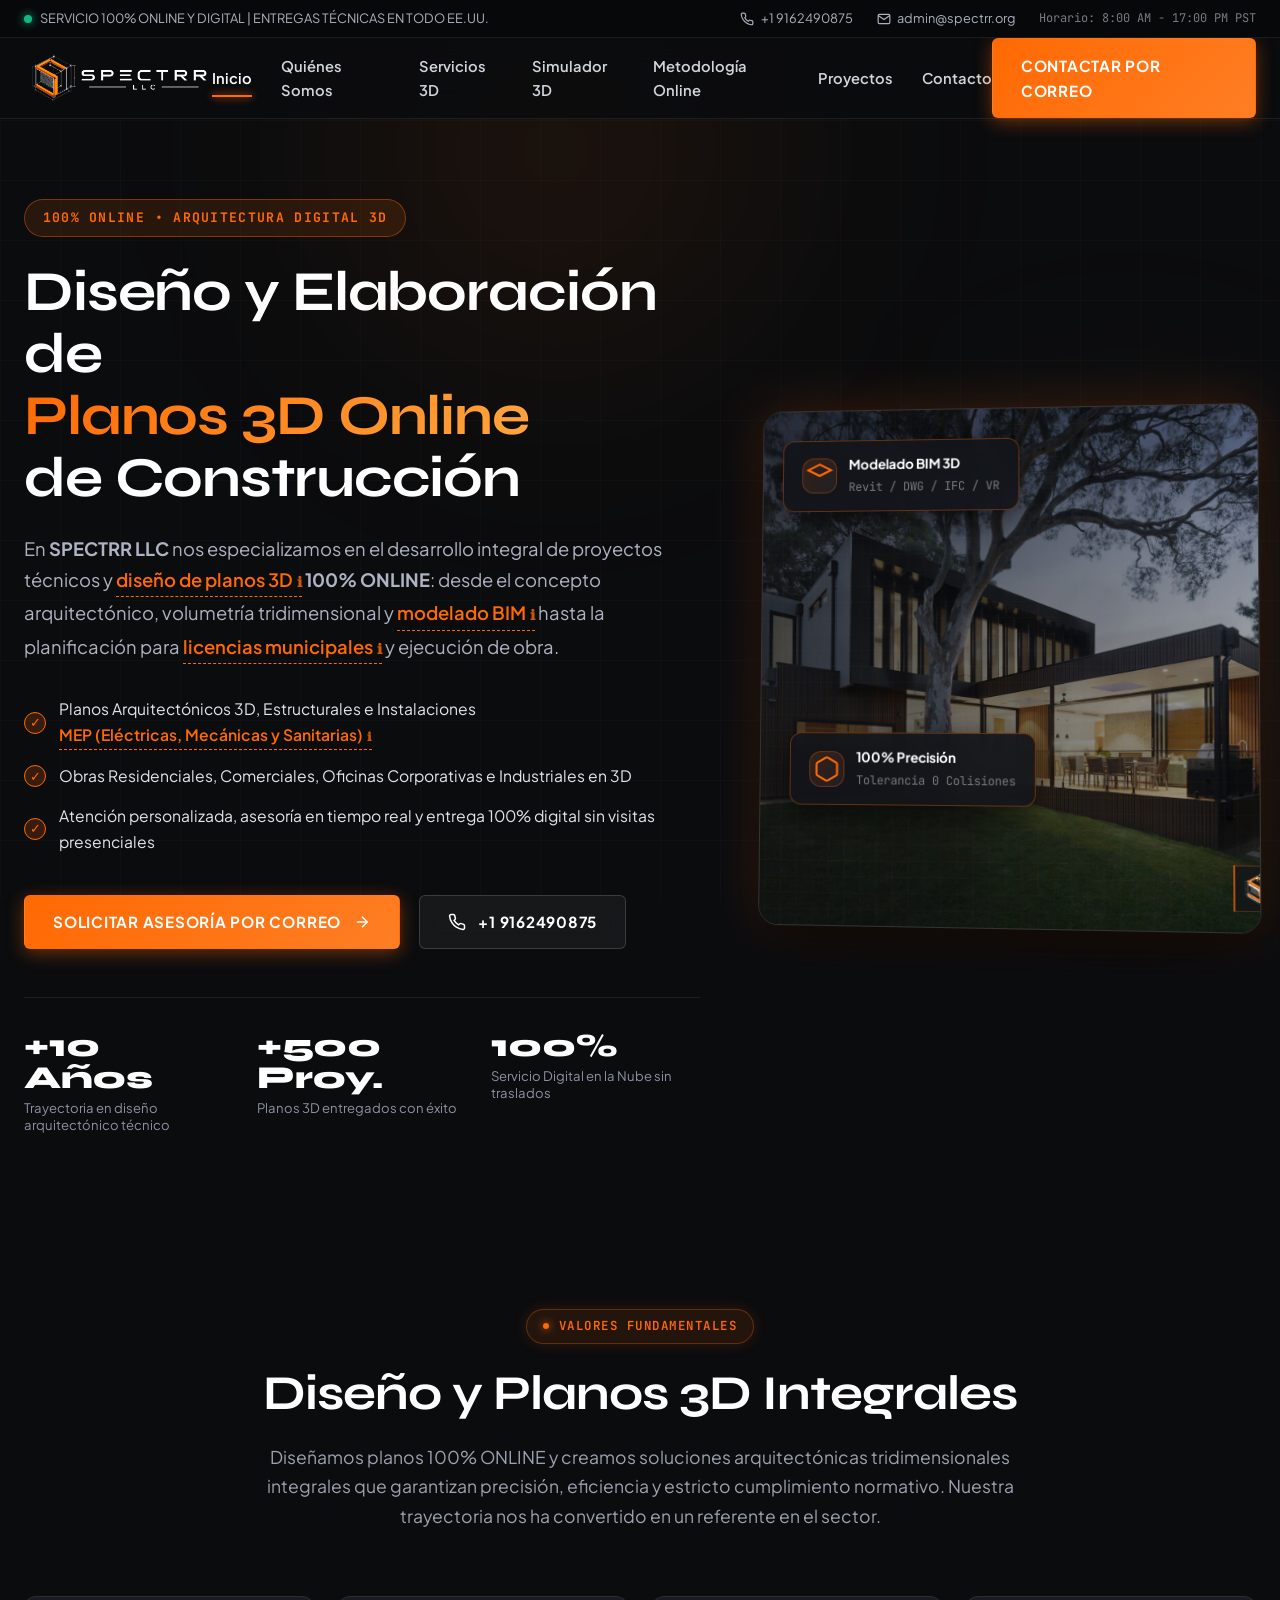
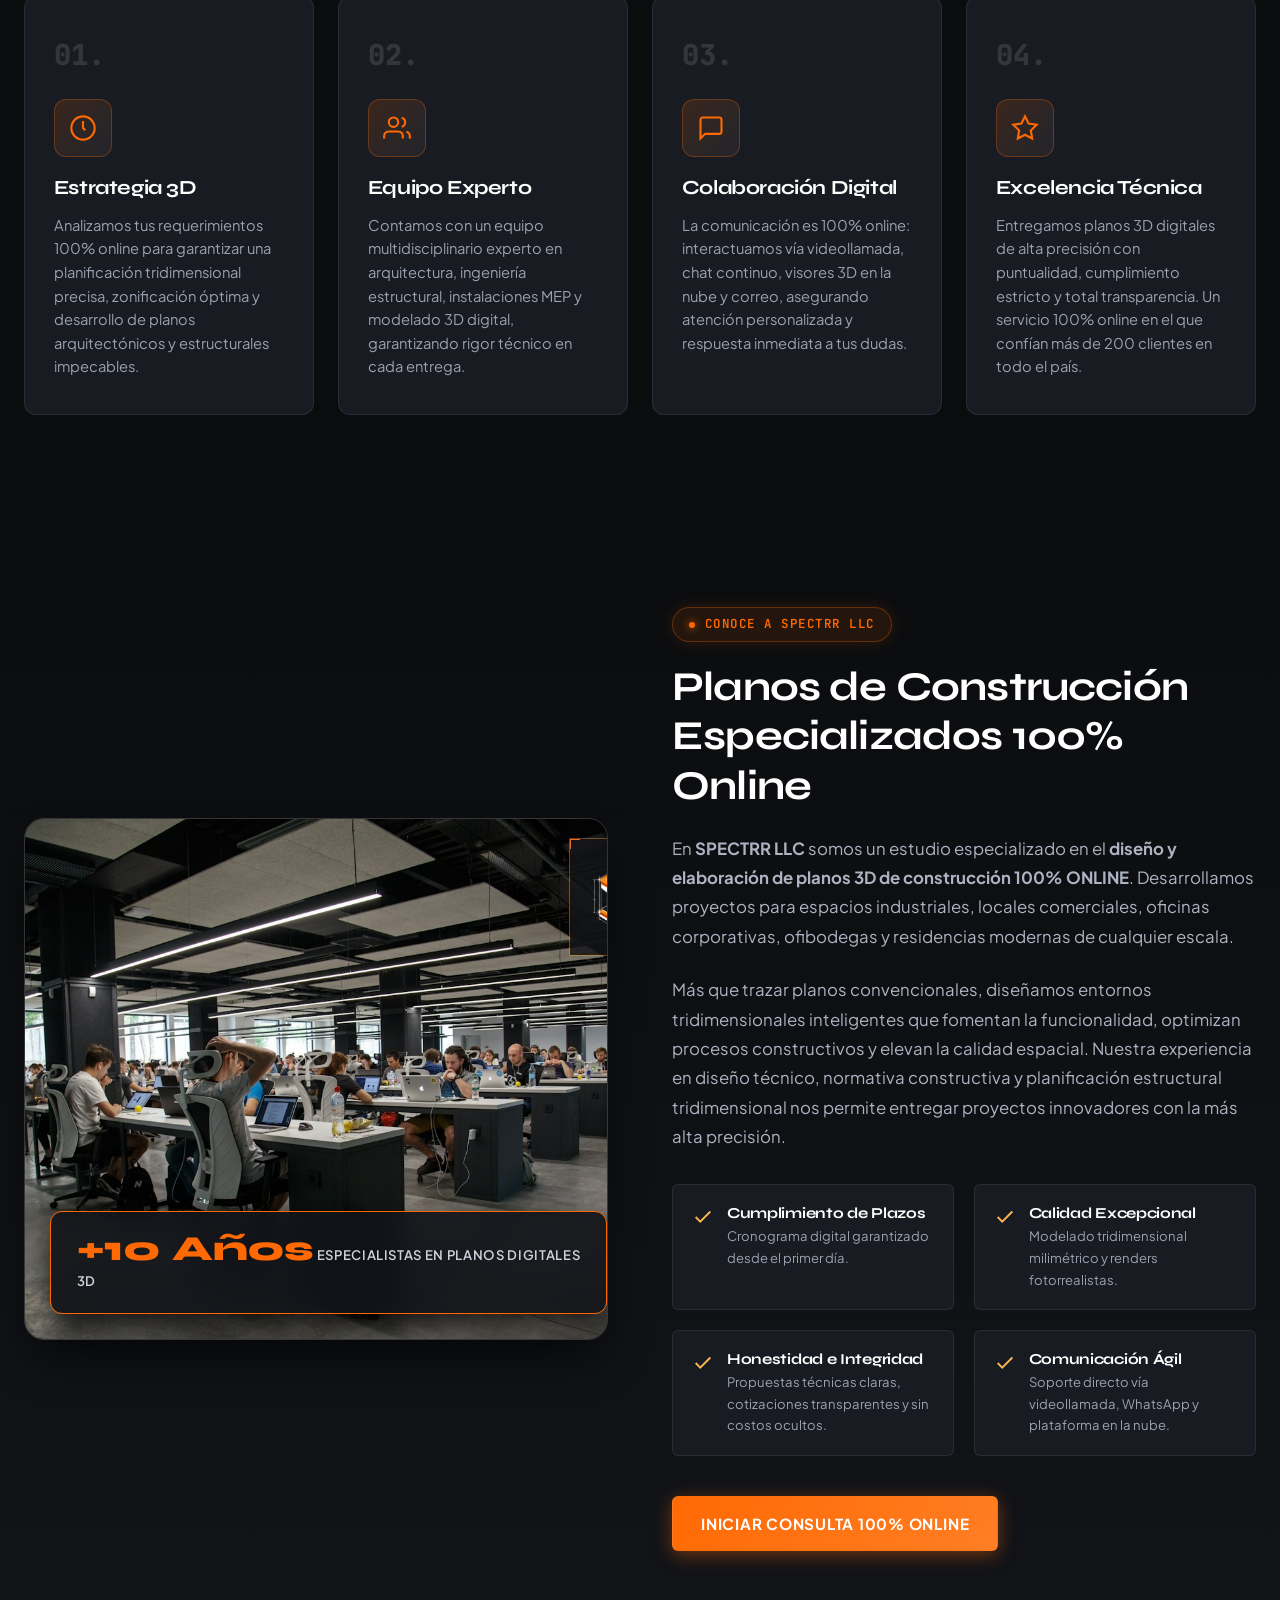
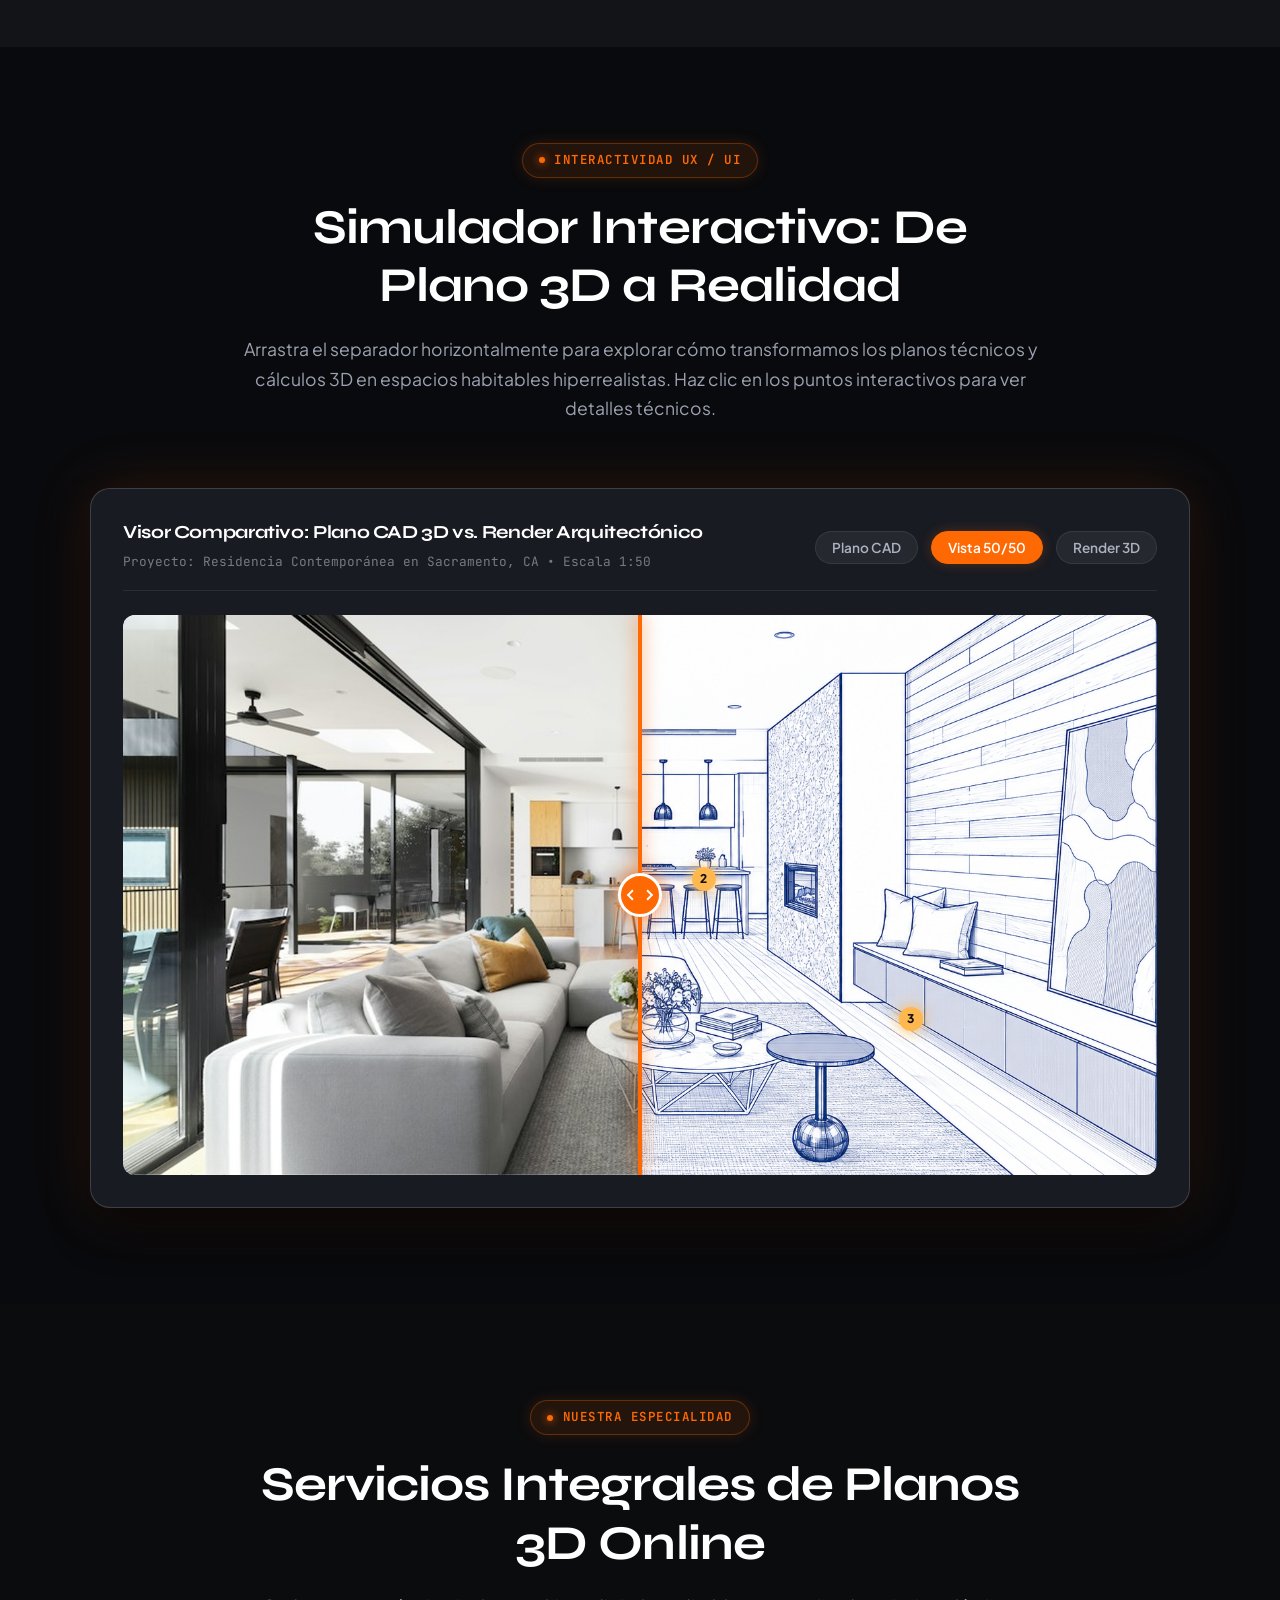
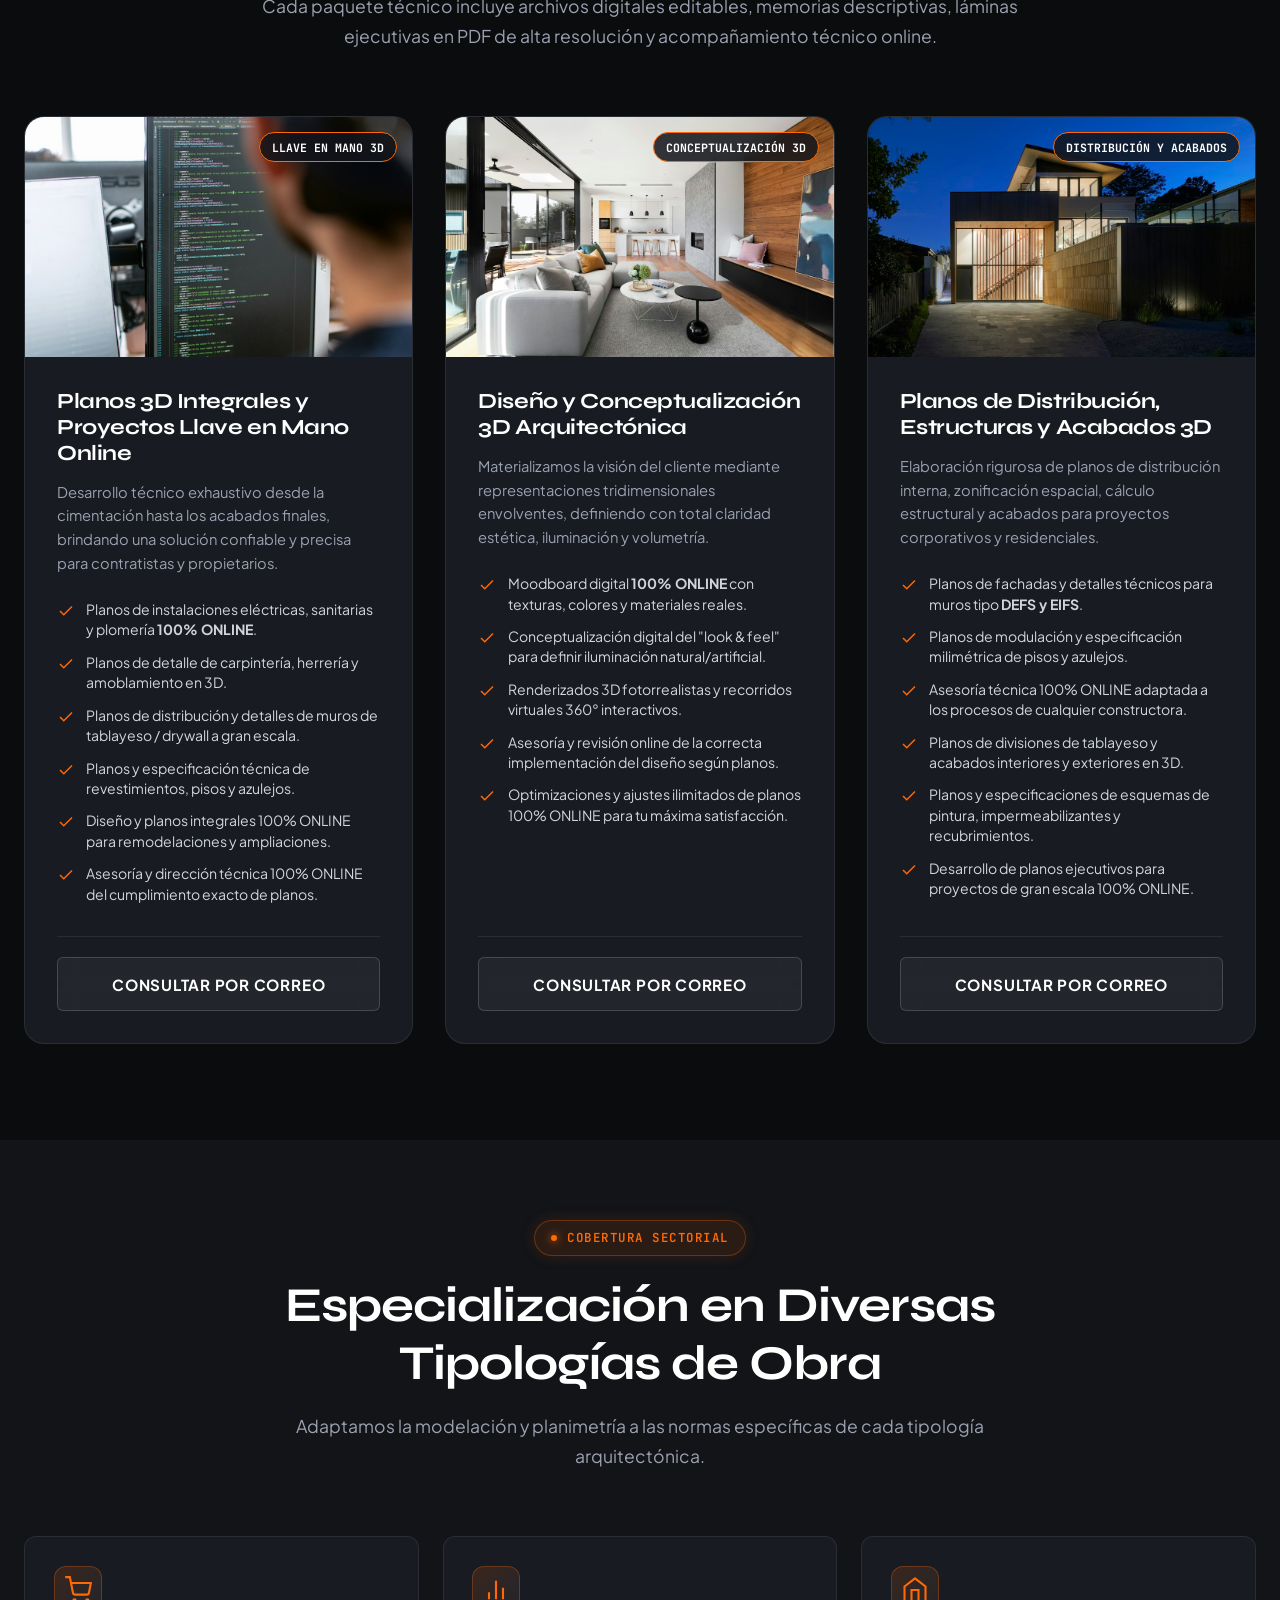
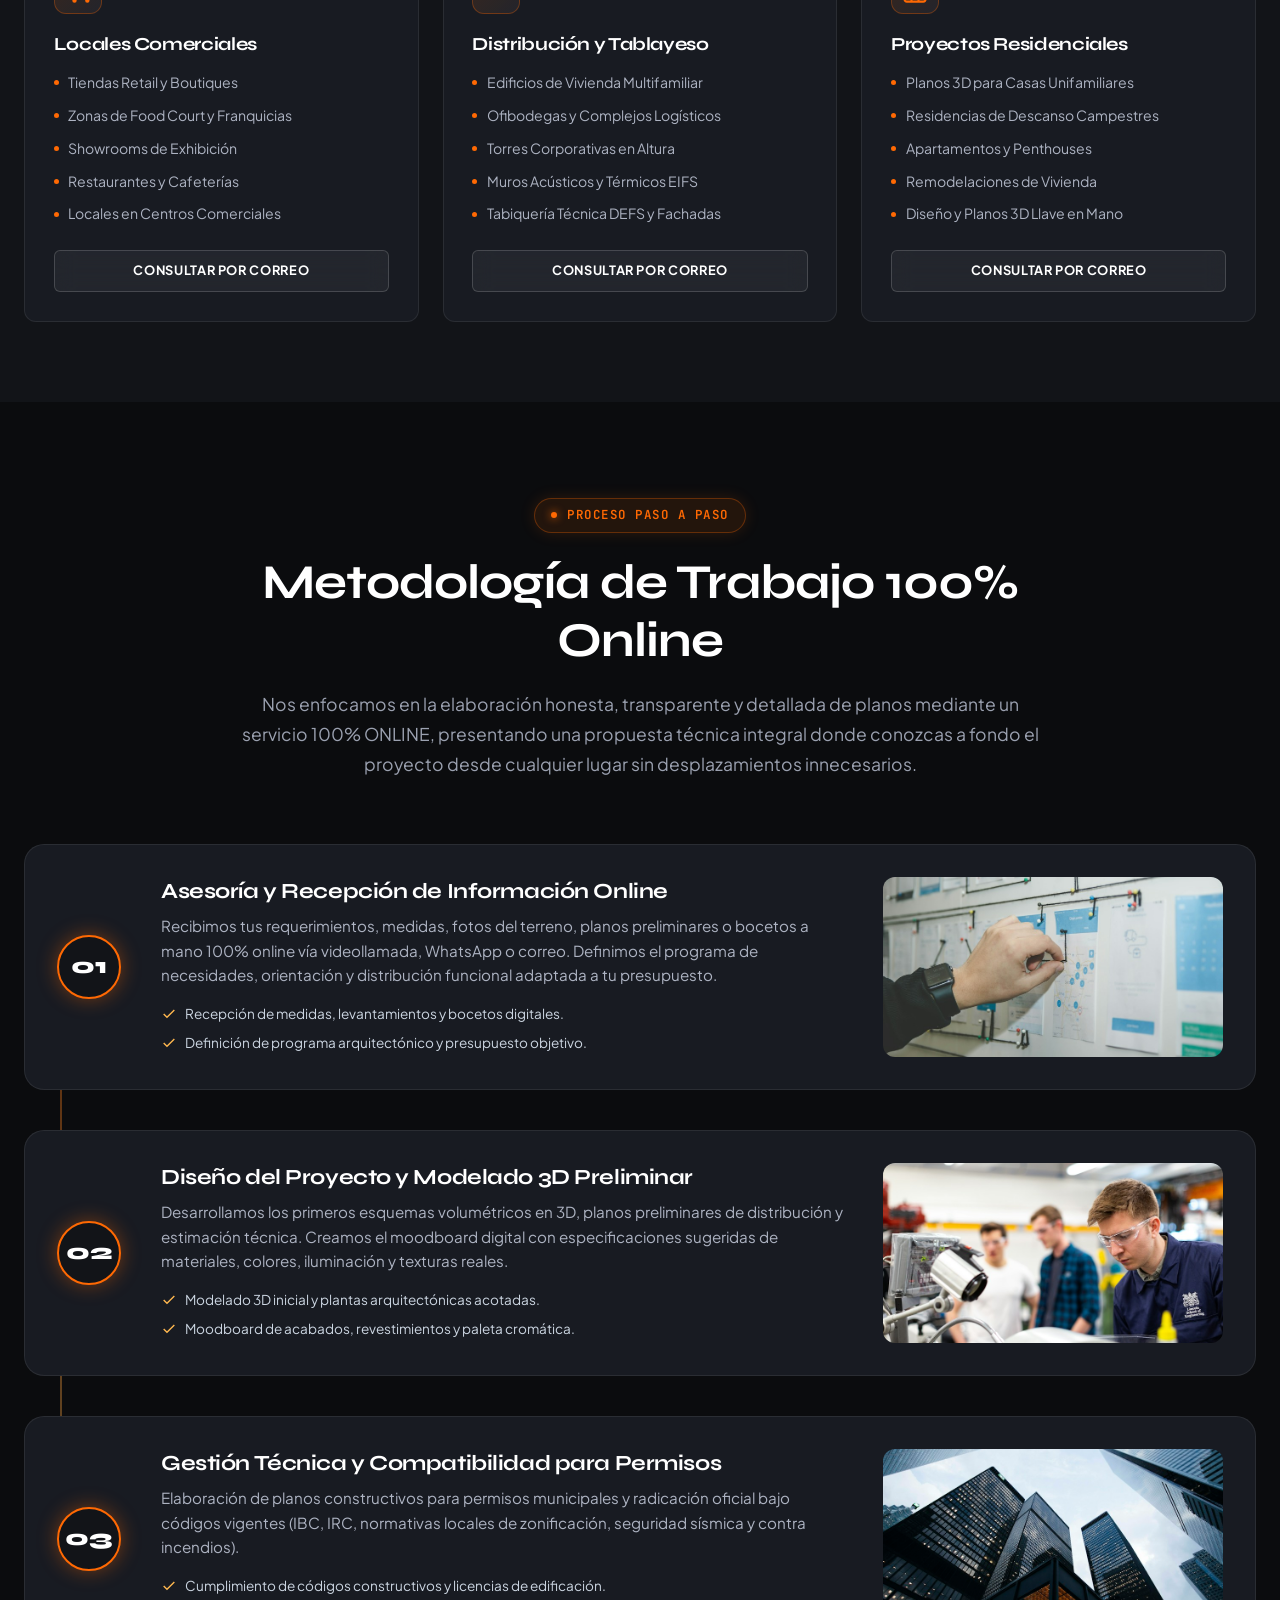
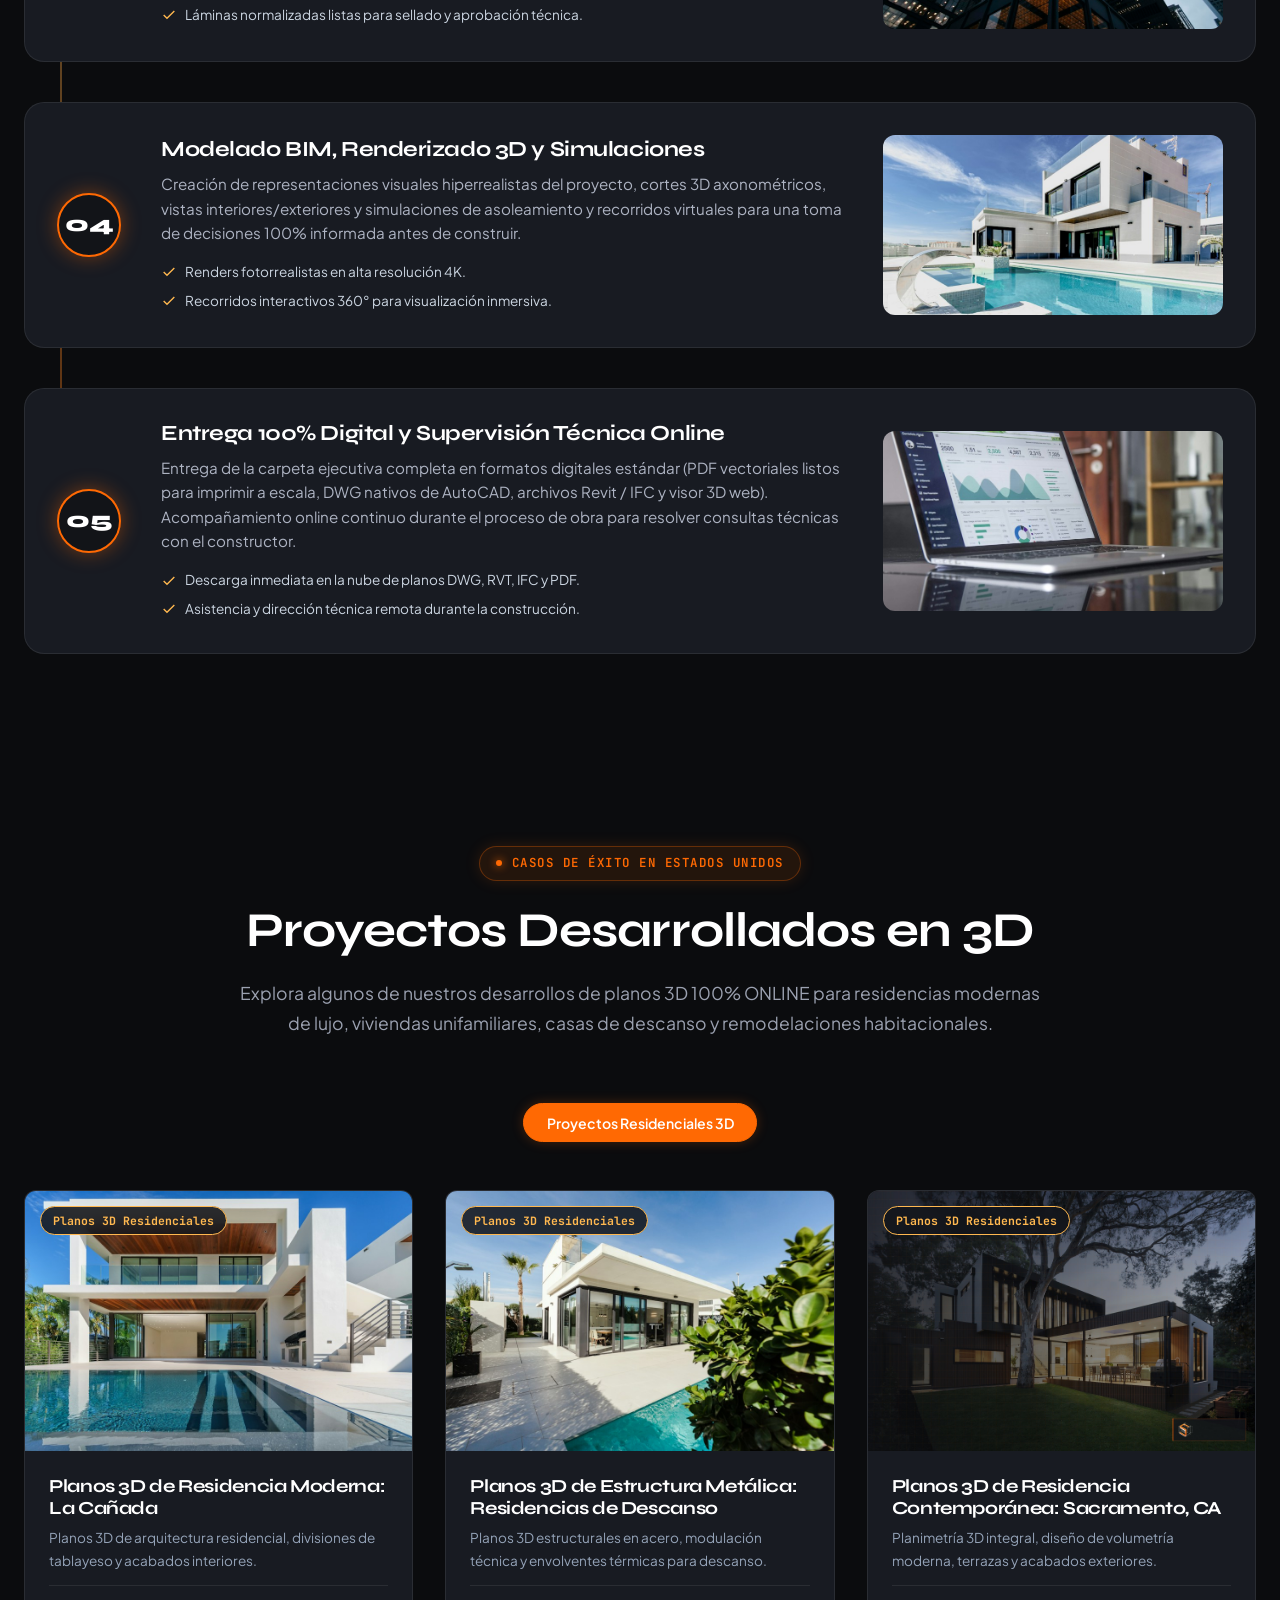
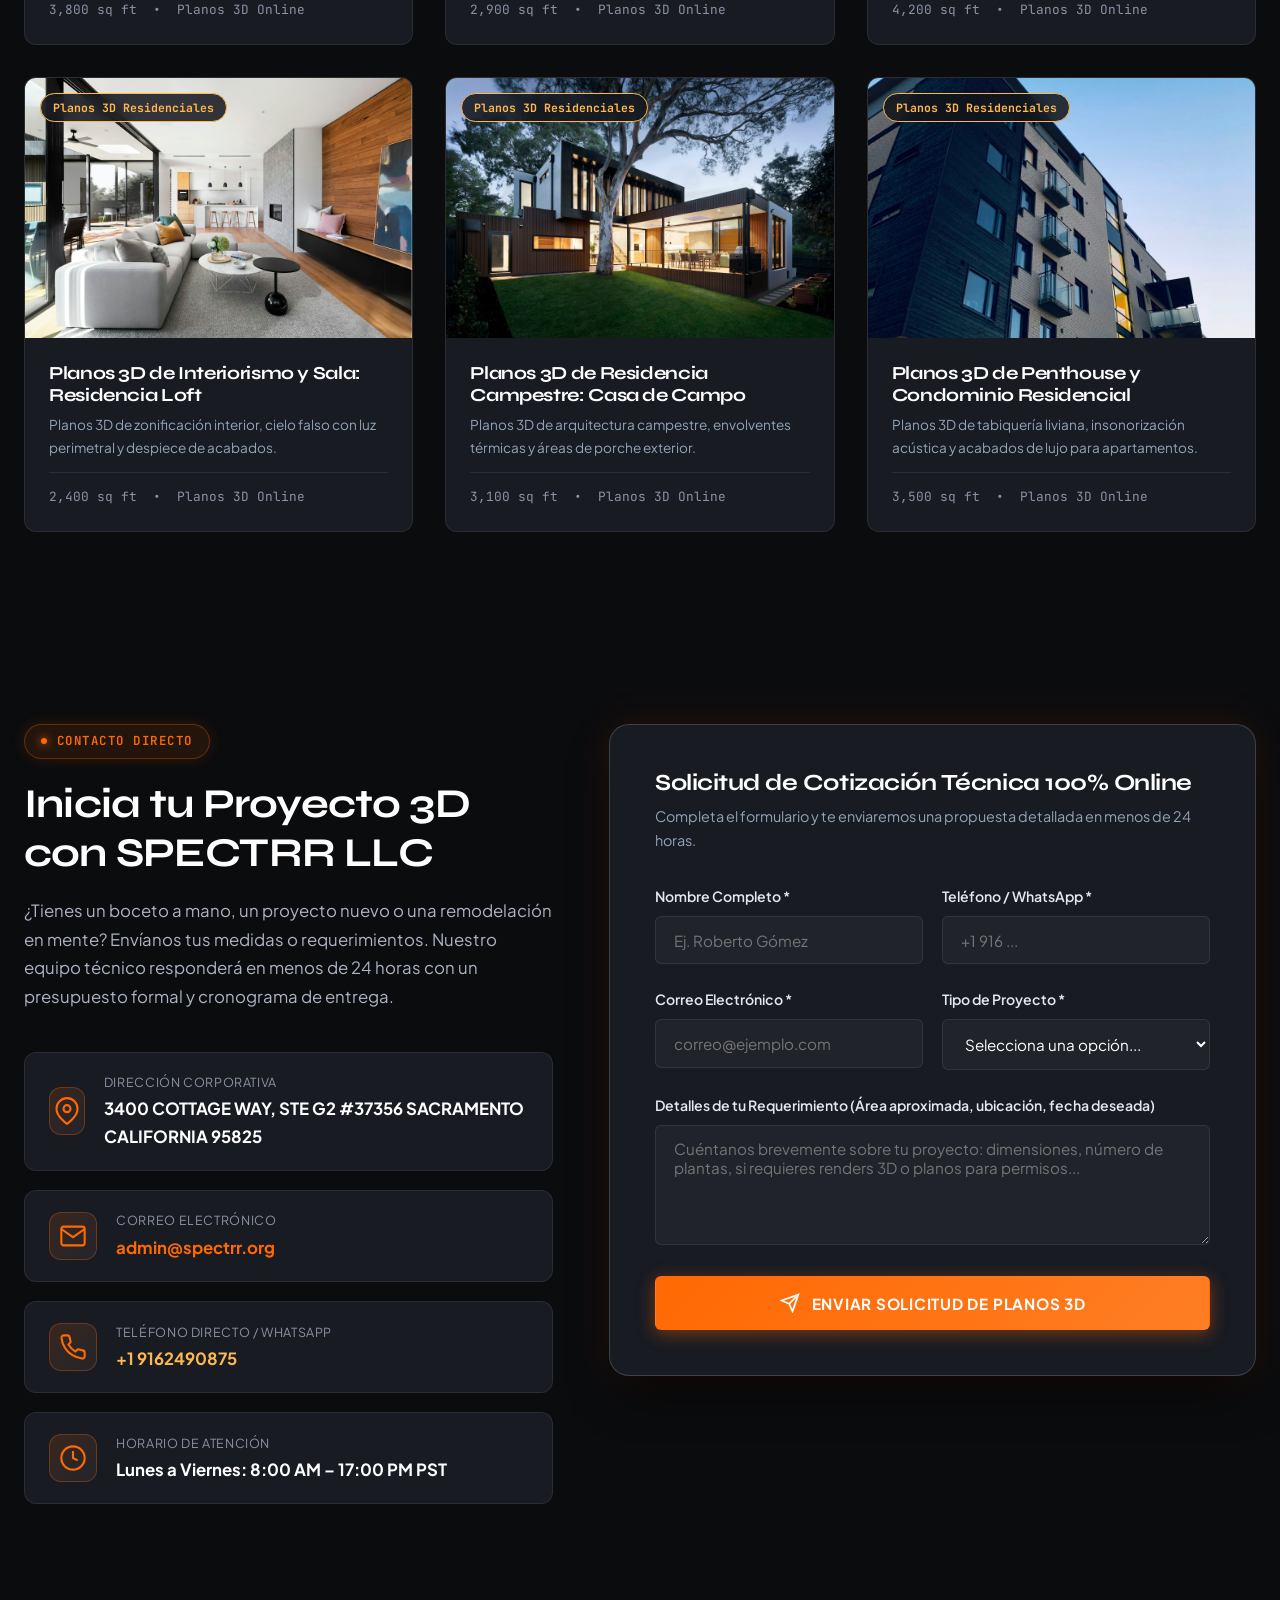
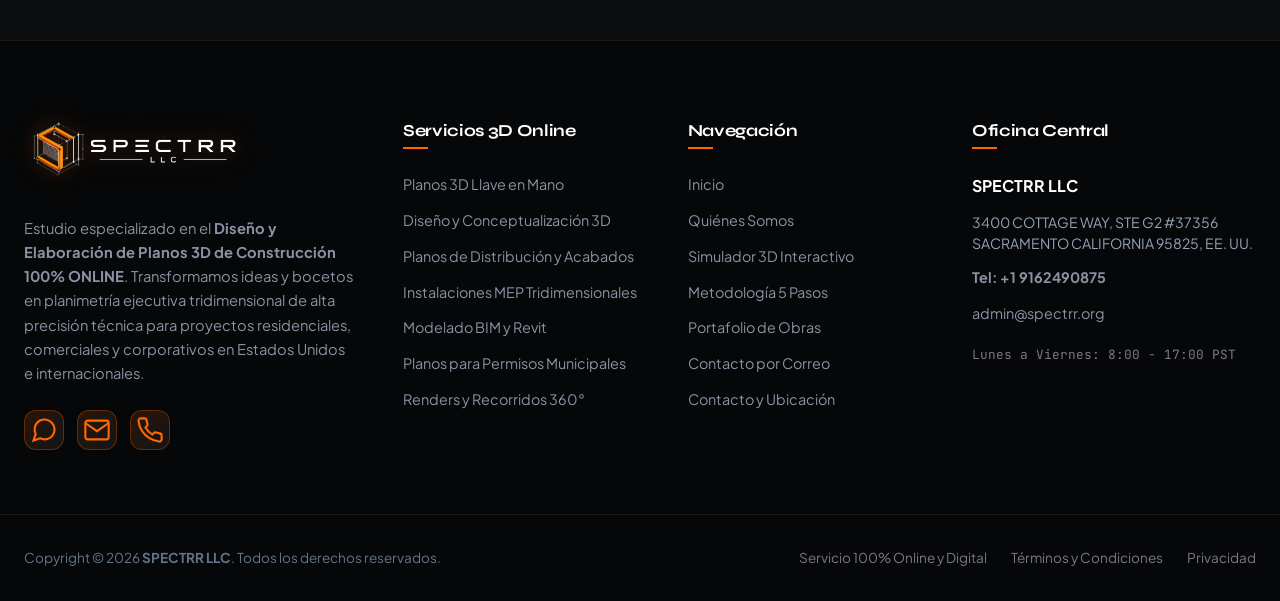
==== commit 4d28b917: "Actualizar barra superior: quitar y el mundo dejando solo ENTREGAS TECNICAS EN TODO EE.UU." ====
--- a/index.html
+++ b/index.html
@@ -19,7 +19,7 @@
     <div class="container topbar-wrapper">
       <div class="topbar-status">
         <span class="status-indicator"></span>
-        <span>SERVICIO 100% ONLINE Y DIGITAL | ENTREGAS TÉCNICAS EN TODO EE.UU. Y EL MUNDO</span>
+        <span>SERVICIO 100% ONLINE Y DIGITAL | ENTREGAS TÉCNICAS EN TODO EE.UU.</span>
       </div>
       <div class="topbar-info">
         <a href="tel:+19162490875">
